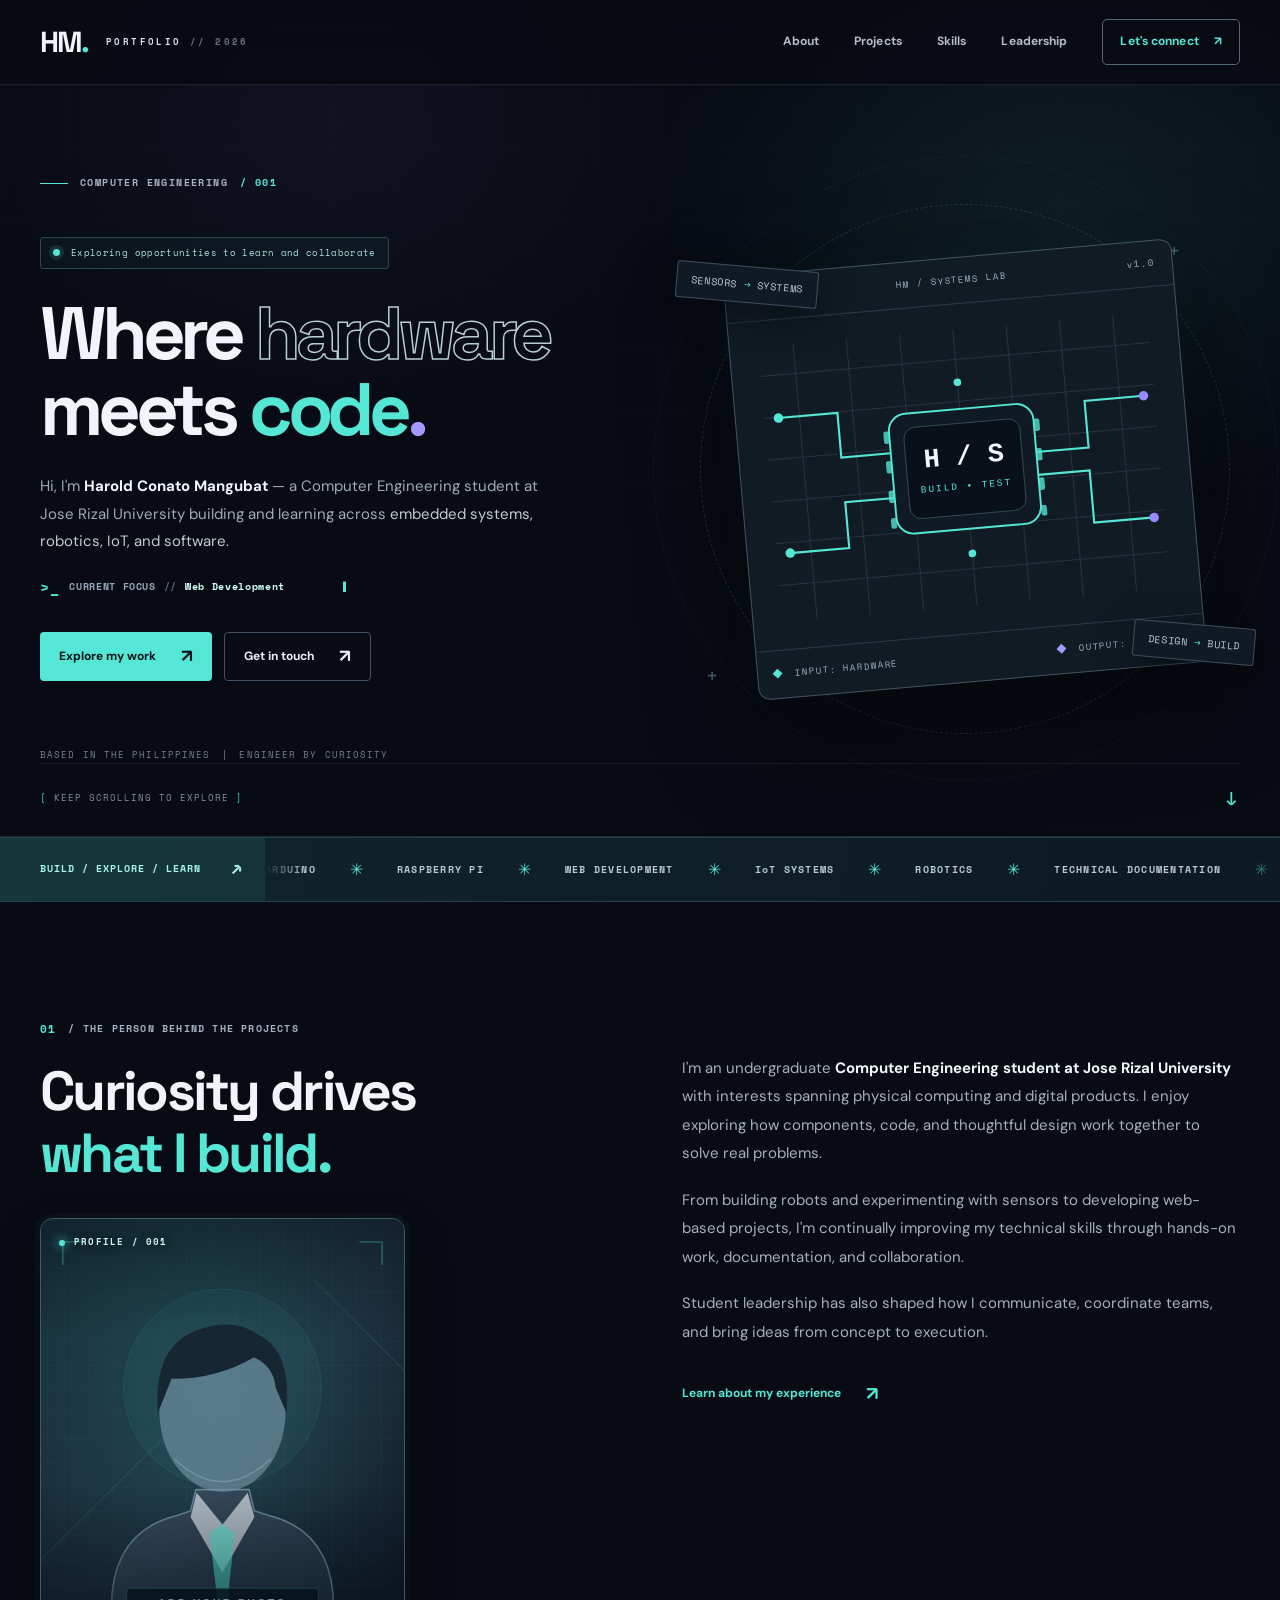
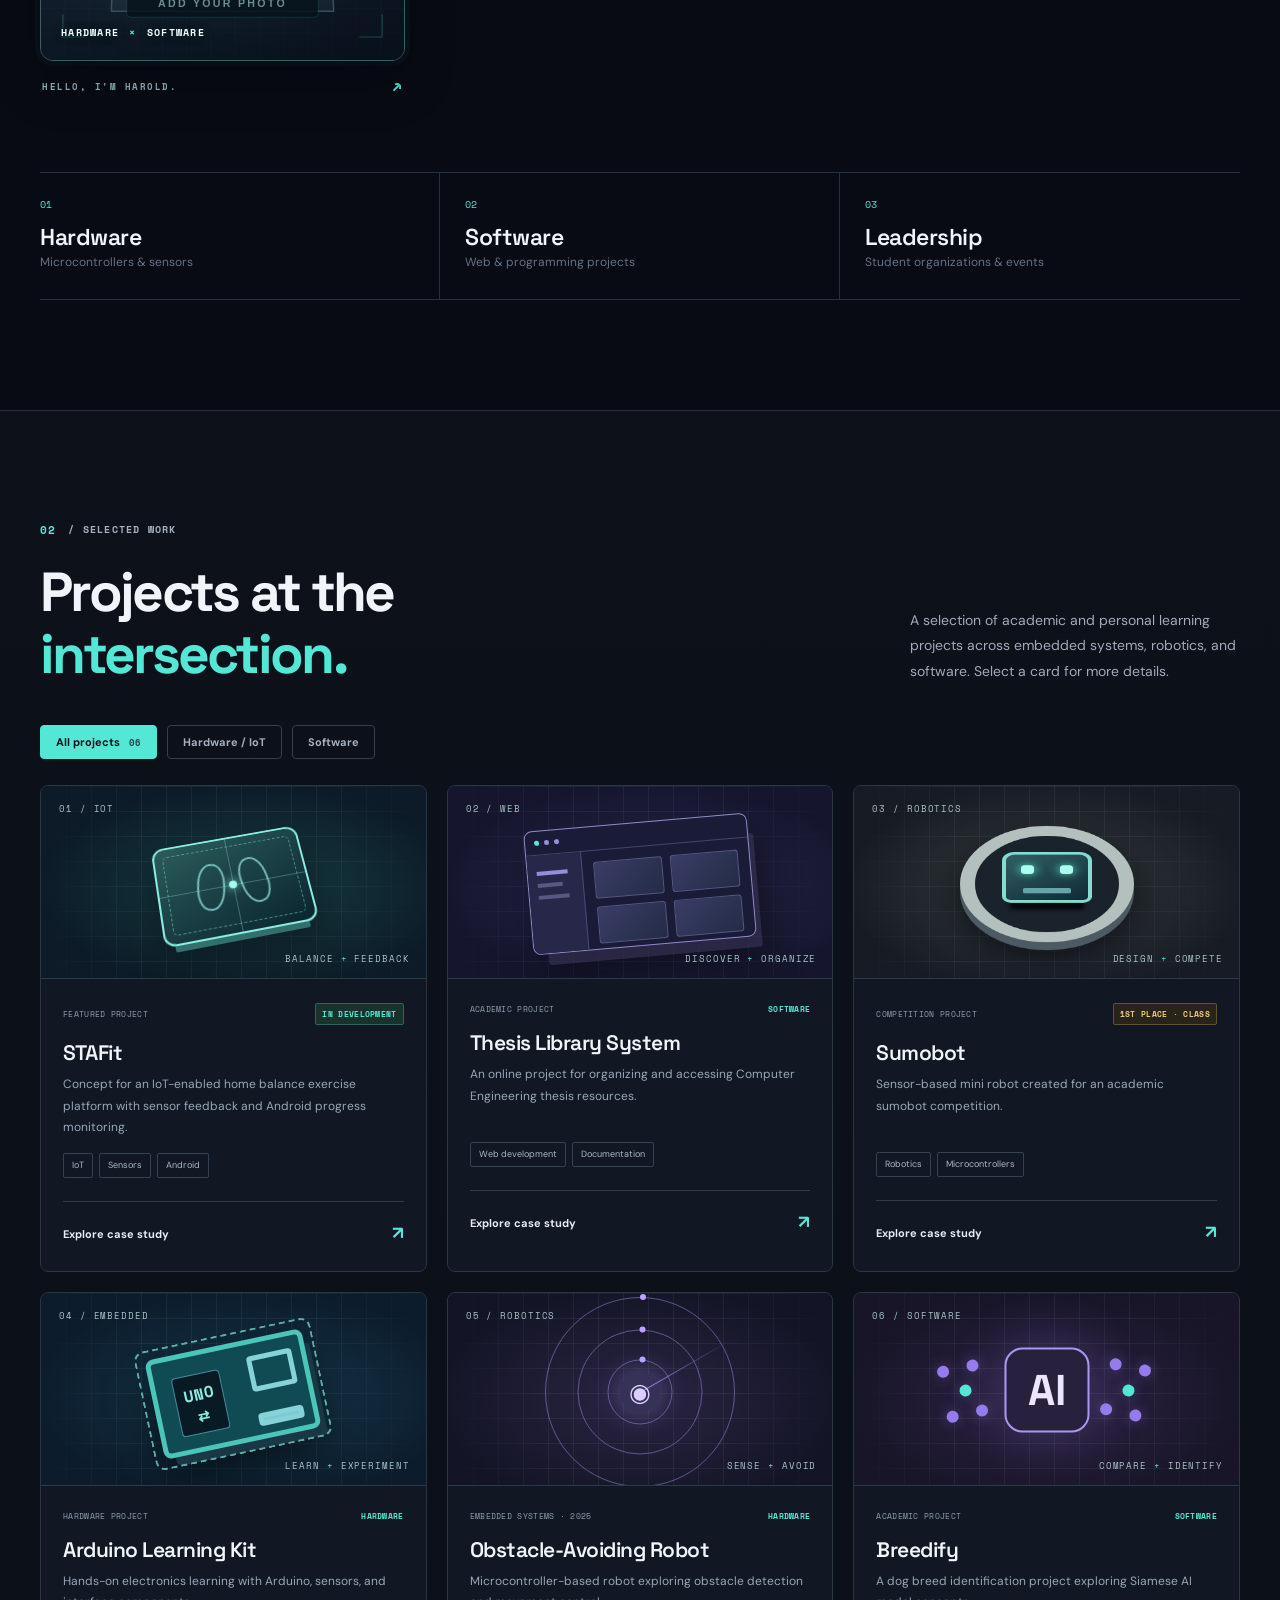
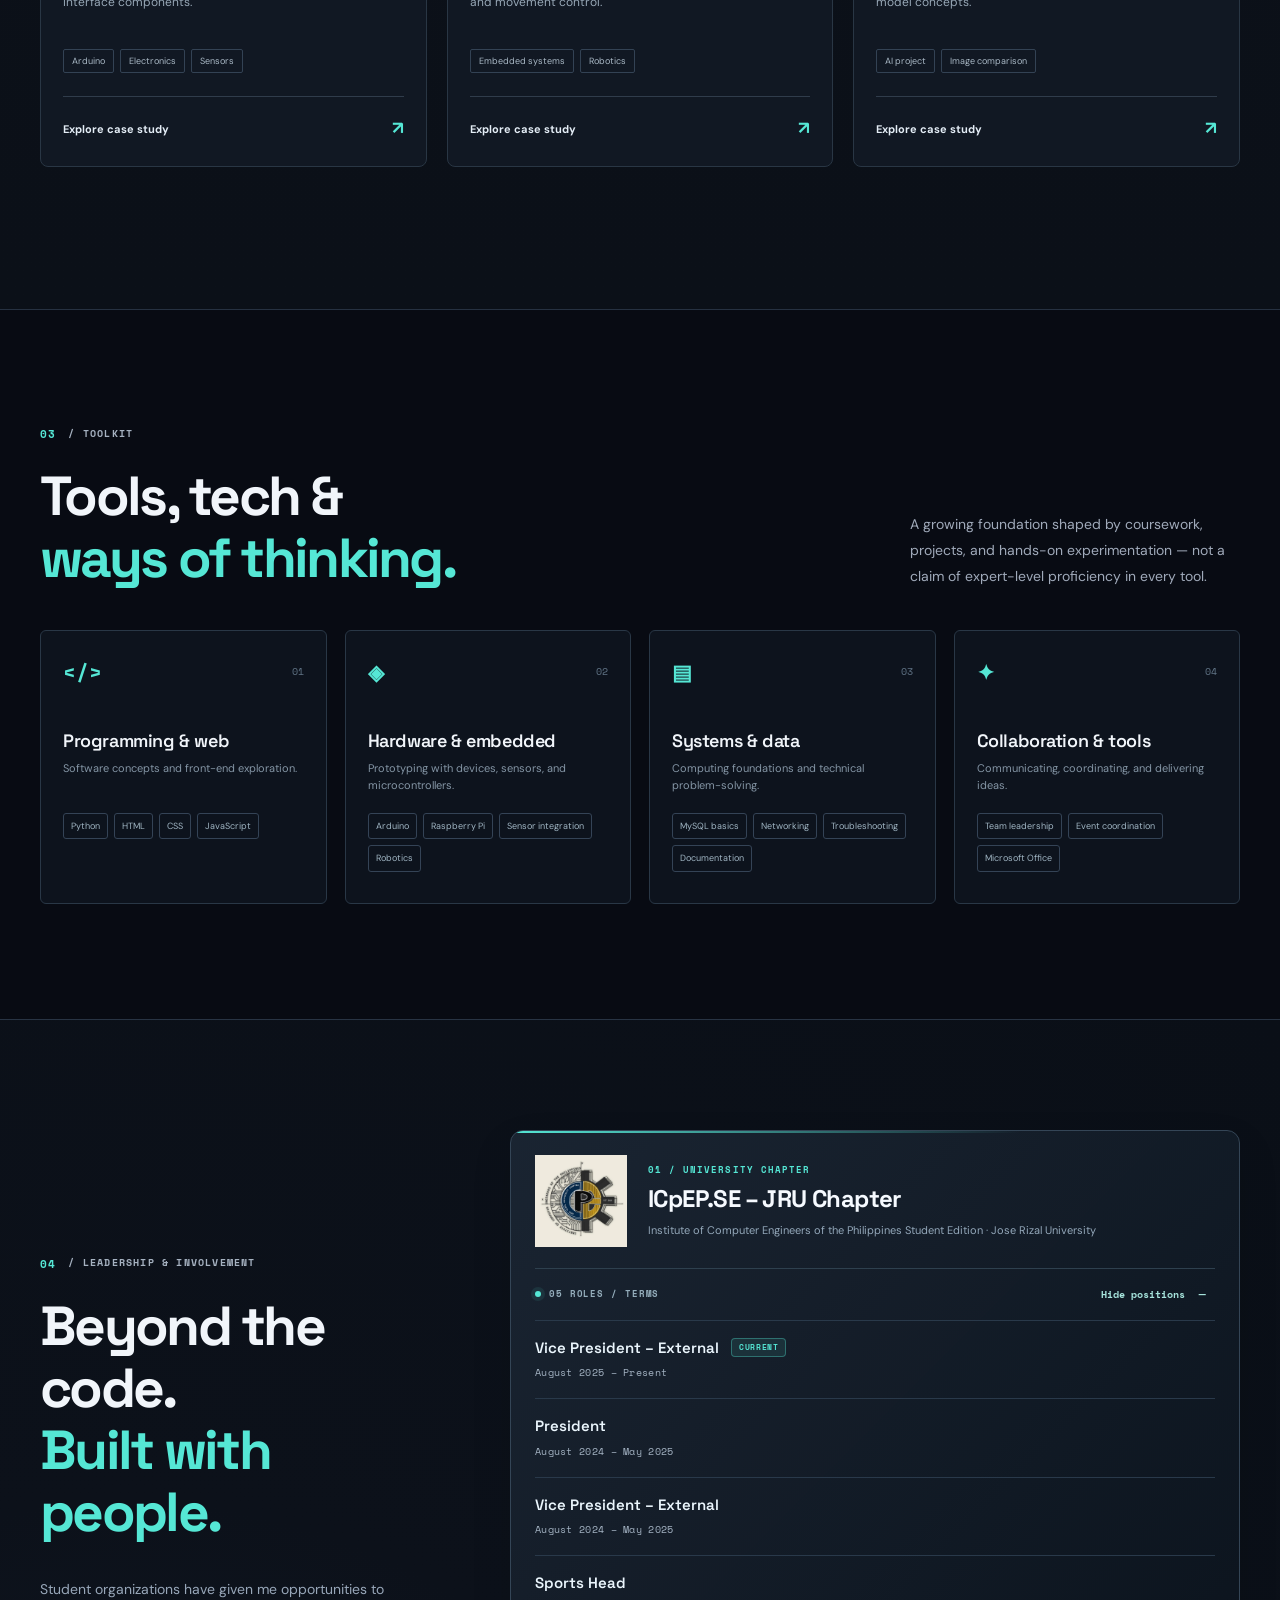
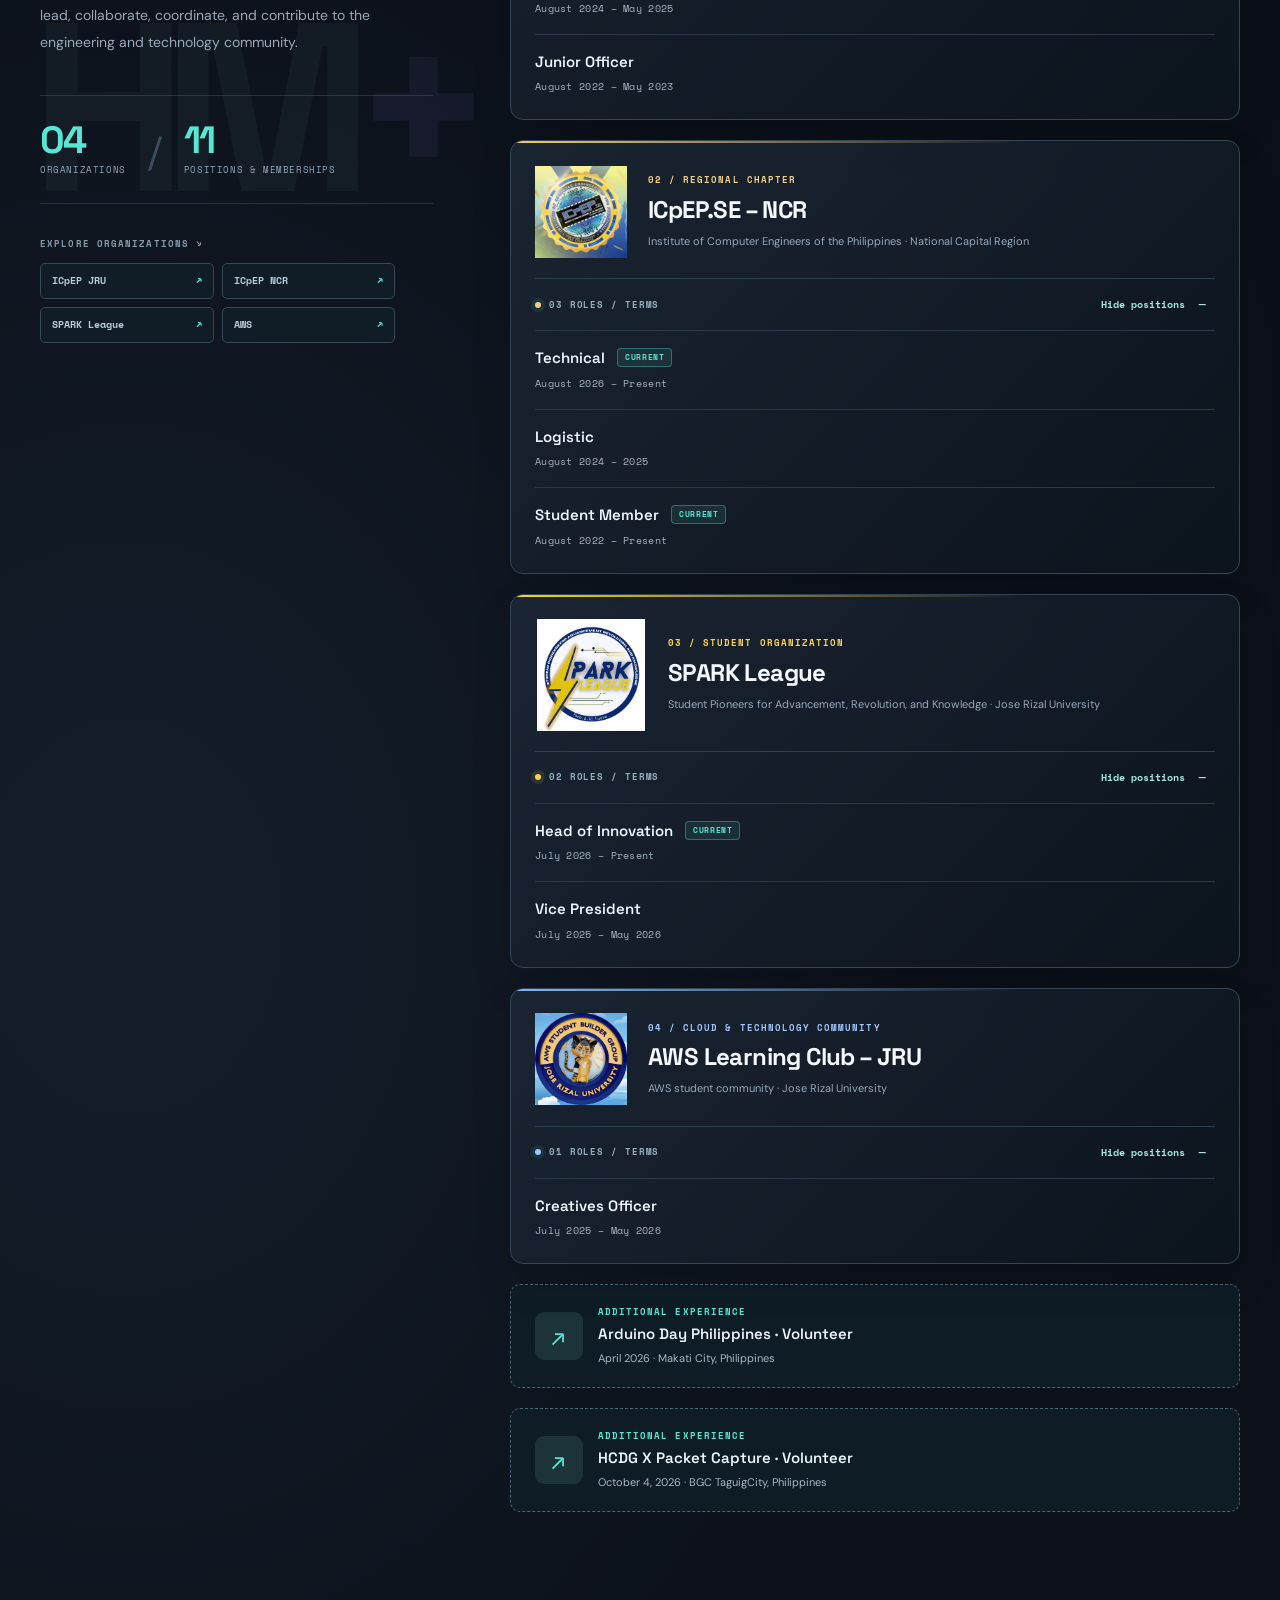
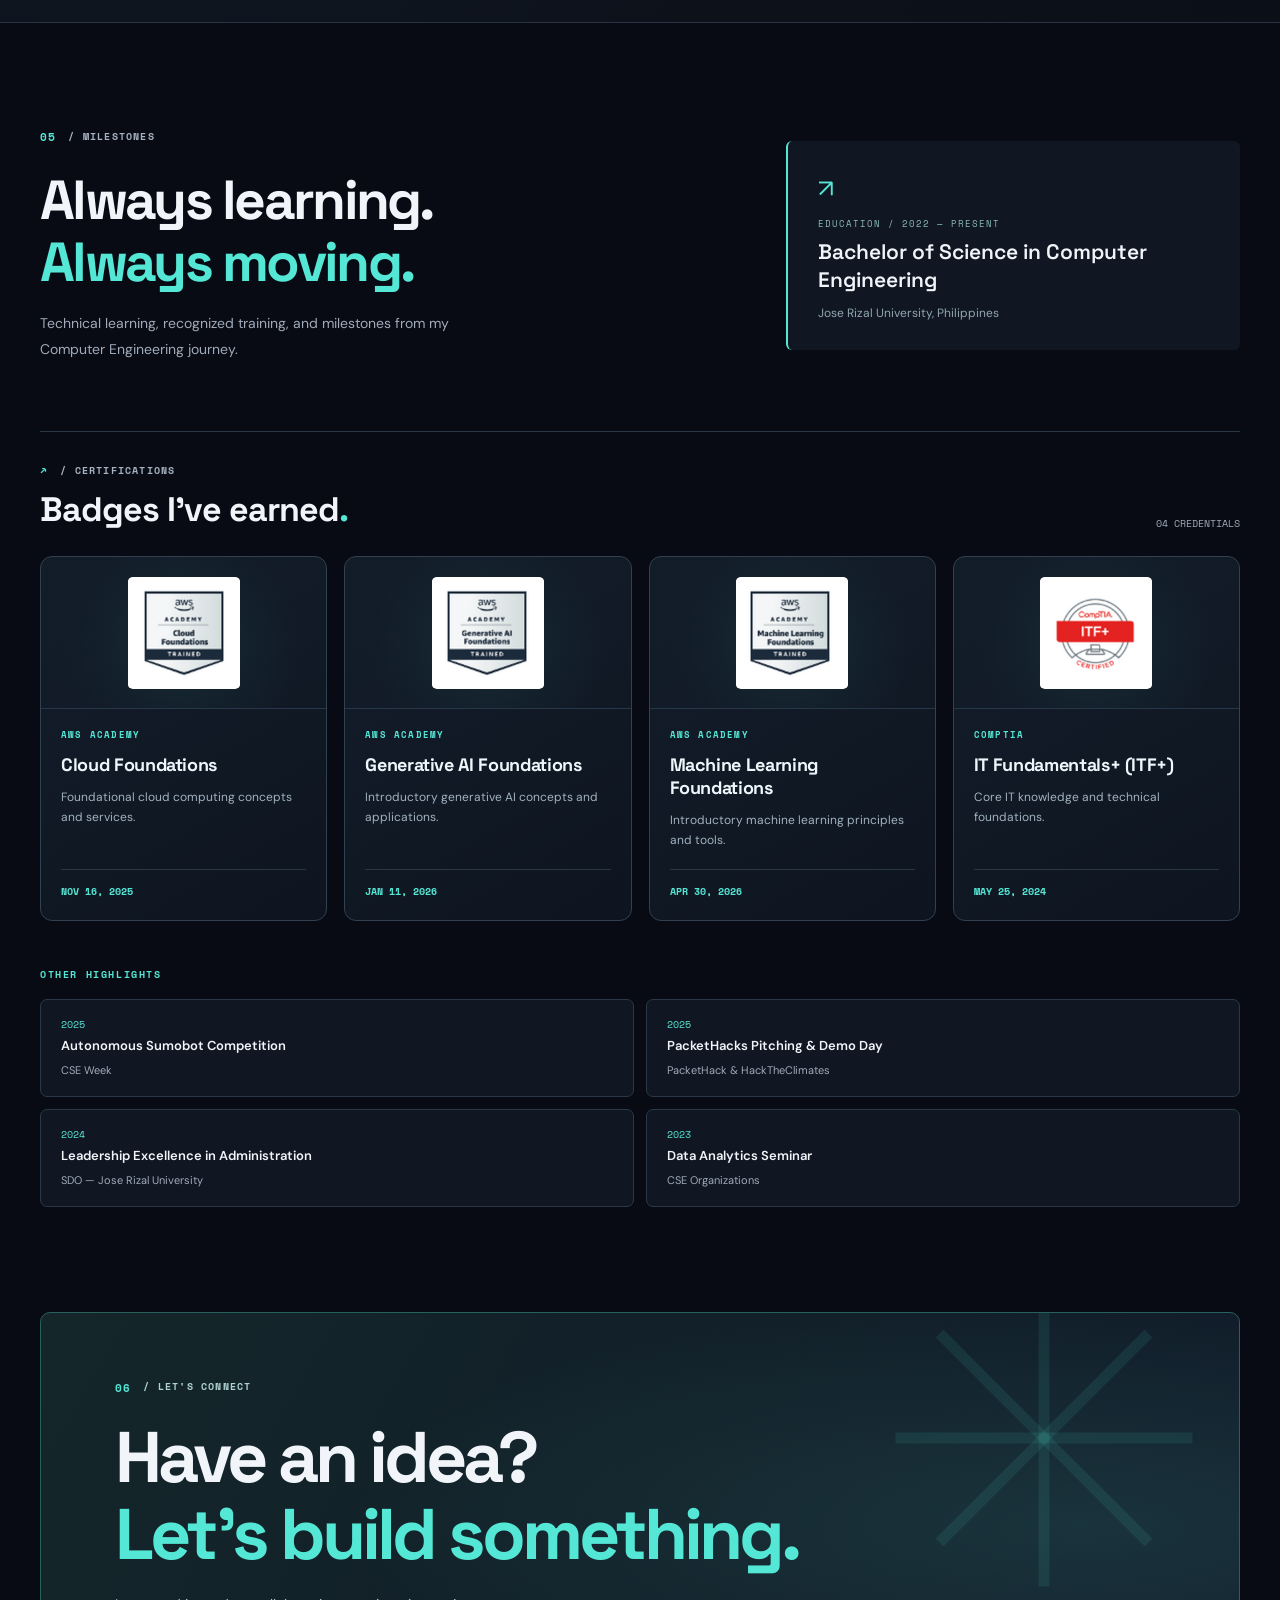
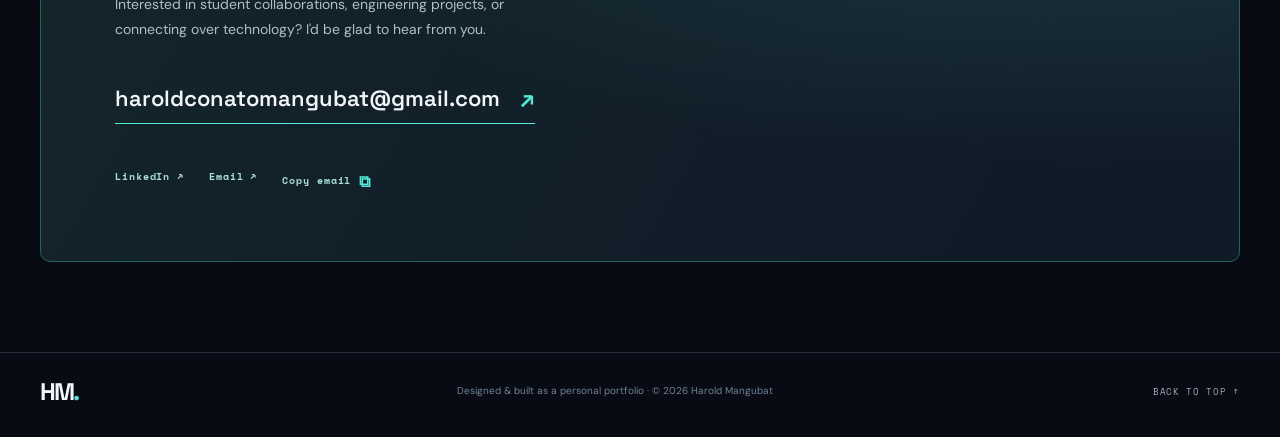
==== index.html @ 509836be "Add files via upload" ====
<!DOCTYPE html>
<html lang="en">
<head>
  <meta charset="UTF-8" />
  <meta name="viewport" content="width=device-width, initial-scale=1" />
  <meta name="theme-color" content="#080b13" />
  <meta name="description" content="Portfolio of Harold Conato Mangubat — Computer Engineering student exploring embedded systems, IoT, robotics, and software development." />
  <meta property="og:title" content="Harold Mangubat | Computer Engineering Portfolio" />
  <meta property="og:description" content="Engineering ideas across hardware and software." />
  <meta property="og:type" content="website" />
  <link rel="icon" type="image/svg+xml" href="assets/favicon.svg" />
  <link rel="preconnect" href="https://fonts.googleapis.com" />
  <link rel="preconnect" href="https://fonts.gstatic.com" crossorigin />
  <link href="https://fonts.googleapis.com/css2?family=DM+Sans:wght@400;500;600;700&family=Space+Grotesk:wght@400;500;600;700&family=Space+Mono:wght@400;700&display=swap" rel="stylesheet" />
  <link rel="stylesheet" href="style.css" />
  <script src="script.js" defer></script>
  <title>Harold Mangubat | Computer Engineering Portfolio</title>
</head>
<body>
  <a class="skip-link" href="#main">Skip to main content</a>
  <div class="page-glow" aria-hidden="true"></div>

  <div class="scroll-progress" id="scroll-progress" aria-hidden="true"></div>

  <header class="site-header" id="top">
    <div class="container header-inner">
      <a class="brand" href="#home" aria-label="Harold Mangubat — home"><span class="brand-mark">HM<span class="brand-dot">.</span></span><span class="brand-label">PORTFOLIO <span>// 2026</span></span></a>
      <button class="menu-toggle" id="menu-toggle" type="button" aria-expanded="false" aria-controls="main-nav" aria-label="Open navigation">
        <span></span><span></span><span></span>
      </button>
      <nav class="main-nav" id="main-nav" aria-label="Main navigation">
        <a href="#about">About</a><a href="#projects">Projects</a><a href="#skills">Skills</a><a href="#experience">Leadership</a>
        <a class="nav-contact" href="#contact">Let's connect <span aria-hidden="true">↗</span></a>
      </nav>
    </div>
  </header>

  <main id="main">
    <!-- HERO -->
    <section class="hero section-shell" id="home" aria-labelledby="hero-title">
      <div class="container hero-grid">
        <div class="hero-content">
          <div class="eyebrow"><span class="eyebrow-line"></span> COMPUTER ENGINEERING <span class="eyebrow-num">/ 001</span></div>
          <div class="availability"><span class="pulse-dot" aria-hidden="true"></span> Exploring opportunities to learn and collaborate</div>
          <h1 id="hero-title">Where <span class="outline-word">hardware</span><br />meets <span class="accent-word">code<span class="period">.</span></span></h1>
          <p class="hero-lead">Hi, I'm <strong>Harold Conato Mangubat</strong> — a Computer Engineering student at Jose Rizal University building and learning across <em>embedded systems, robotics, IoT, and software.</em></p>
          <p class="hero-current" aria-label="Areas of focus"><span class="prompt-mark" aria-hidden="true">&gt;_</span> CURRENT FOCUS <span class="prompt-divider">//</span> <strong id="focus-text">Hardware &amp; Sensors</strong><span class="typing-cursor" aria-hidden="true">▌</span></p>
          <div class="hero-actions">
            <a class="btn btn-primary" href="#projects">Explore my work <span aria-hidden="true">↗</span></a>
            <a class="btn btn-secondary" href="mailto:haroldconatomangubat@gmail.com">Get in touch <span aria-hidden="true">↗</span></a>
          </div>
          <div class="hero-meta"><span>BASED IN THE PHILIPPINES</span><span class="meta-separator"></span><span>ENGINEER BY CURIOSITY</span></div>
        </div>
        <div class="hero-visual" aria-label="Abstract illustration of circuit connections between hardware and software">
          <div class="visual-cross cross-one" aria-hidden="true">+</div><div class="visual-cross cross-two" aria-hidden="true">+</div>
          <div class="orbital orbital-a"></div><div class="orbital orbital-b"></div>
          <div class="circuit-board">
            <div class="board-top"><span class="board-dots"><i></i><i></i><i></i></span><span>HM / SYSTEMS LAB</span><span>v1.0</span></div>
            <div class="diagram">
              <svg viewBox="0 0 440 315" fill="none" role="img" aria-label="Illustrated signal flow from input sensors to a processing chip to software output">
                <defs><linearGradient id="cable" x1="0" y1="0" x2="440" y2="315"><stop stop-color="#55E7D5"/><stop offset="1" stop-color="#9889FF"/></linearGradient></defs>
                <g stroke="#293241" stroke-width="1"><path d="M15 43H425M15 87H425M15 131H425M15 175H425M15 219H425M15 263H425"/><path d="M52 12V302M108 12V302M164 12V302M220 12V302M276 12V302M332 12V302M388 12V302"/></g>
                <g stroke="url(#cable)" stroke-width="2.2" stroke-linecap="round"><path d="M30 88H92V135H144"/><path d="M30 230H92V182H144"/><path d="M296 147H351V98H413"/><path d="M296 171H350V226H413"/><path d="M220 67V95"/><path d="M220 220V247"/></g>
                <g fill="#55E7D5"><circle cx="30" cy="88" r="5"/><circle cx="30" cy="230" r="5"/><circle cx="220" cy="67" r="4"/><circle cx="220" cy="247" r="4"/></g>
                <g fill="#9889FF"><circle cx="413" cy="98" r="5"/><circle cx="413" cy="226" r="5"/></g>
                <rect x="144" y="95" width="152" height="126" rx="18" fill="#101A24" stroke="#55E7D5" stroke-width="2"/>
                <rect x="159" y="110" width="122" height="96" rx="12" fill="#0A1019" stroke="#324A52"/>
                <g fill="#55E7D5" opacity=".78"><rect x="138" y="112" width="6" height="13" rx="2"/><rect x="138" y="143" width="6" height="13" rx="2"/><rect x="138" y="174" width="6" height="13" rx="2"/><rect x="138" y="203" width="6" height="11" rx="2"/><rect x="296" y="112" width="6" height="13" rx="2"/><rect x="296" y="143" width="6" height="13" rx="2"/><rect x="296" y="174" width="6" height="13" rx="2"/><rect x="296" y="203" width="6" height="11" rx="2"/></g>
                <text x="220" y="153" fill="#F1F7FF" text-anchor="middle" font-family="monospace" font-size="28" font-weight="700">H / S</text><text x="220" y="179" fill="#55E7D5" text-anchor="middle" font-family="monospace" font-size="10" letter-spacing="2">BUILD • TEST</text>
              </svg>
            </div>
            <div class="board-bottom"><span><i class="tiny-square mint"></i> INPUT: HARDWARE</span><span><i class="tiny-square lilac"></i> OUTPUT: SOFTWARE</span></div>
          </div>
          <div class="visual-pill pill-left">SENSORS <span>→</span> SYSTEMS</div><div class="visual-pill pill-right">DESIGN <span>→</span> BUILD</div>
        </div>
      </div>
      <div class="container hero-bottom"><span><span class="bracket">[</span> KEEP SCROLLING TO EXPLORE <span class="bracket">]</span></span><a href="#about" aria-label="Scroll to about section">↓</a></div>
    </section>

    <!-- TECH FOCUS BAND -->
    <section class="tech-band" aria-label="Areas of engineering interest">
      <div class="tech-band-label">BUILD / EXPLORE / LEARN <span aria-hidden="true">↗</span></div>
      <div class="tech-band-window">
        <div class="tech-band-track">
          <span>ARDUINO</span><i aria-hidden="true">✳</i><span>RASPBERRY PI</span><i aria-hidden="true">✳</i><span>WEB DEVELOPMENT</span><i aria-hidden="true">✳</i><span>IoT SYSTEMS</span><i aria-hidden="true">✳</i><span>ROBOTICS</span><i aria-hidden="true">✳</i><span>TECHNICAL DOCUMENTATION</span><i aria-hidden="true">✳</i>
          <span aria-hidden="true">ARDUINO</span><i aria-hidden="true">✳</i><span aria-hidden="true">RASPBERRY PI</span><i aria-hidden="true">✳</i><span aria-hidden="true">WEB DEVELOPMENT</span><i aria-hidden="true">✳</i><span aria-hidden="true">IoT SYSTEMS</span><i aria-hidden="true">✳</i><span aria-hidden="true">ROBOTICS</span><i aria-hidden="true">✳</i><span aria-hidden="true">TECHNICAL DOCUMENTATION</span><i aria-hidden="true">✳</i>
        </div>
      </div>
    </section>

    <!-- ABOUT -->
    <section class="section-shell about-section" id="about" aria-labelledby="about-title">
      <div class="container two-column-section">
        
<div class="about-left">

    <p class="section-kicker">
        <span>01</span> / THE PERSON BEHIND THE PROJECTS
    </p>

    <h2 class="section-title" id="about-title">
        Curiosity drives<br />
        <span>what I build.</span>
    </h2>

    <!-- PROFILE PHOTO: Replace src with assets/profile/your-photo.jpg once you have your portrait. -->
          <figure class="portrait-card">
            <div class="portrait-frame">
              <img
                src="assets/profile/portrait-placeholder.svg"
                alt="Placeholder for a formal profile portrait"
                width="480"
                height="580"
                loading="lazy"
              />
              <span class="portrait-kicker" aria-hidden="true"><span class="portrait-indicator"></span> PROFILE / 001</span>
              <span class="portrait-bottom-label" aria-hidden="true">HARDWARE <span>×</span> SOFTWARE</span>
            </div>
            <figcaption>
              <span>HELLO, I'M HAROLD.</span>
              <span aria-hidden="true">↗</span>
            </figcaption>
          </figure>
        </div>
        <div class="about-body"><p>I'm an undergraduate <strong>Computer Engineering student at Jose Rizal University</strong> with interests spanning physical computing and digital products. I enjoy exploring how components, code, and thoughtful design work together to solve real problems.</p><p>From building robots and experimenting with sensors to developing web-based projects, I'm continually improving my technical skills through hands-on work, documentation, and collaboration.</p><p>Student leadership has also shaped how I communicate, coordinate teams, and bring ideas from concept to execution.</p><a class="inline-link" href="#experience">Learn about my experience <span>↗</span></a></div>
      </div>
      <div class="container about-stats" aria-label="Areas of interest"><div><span class="stat-mark">01</span><strong>Hardware</strong><span>Microcontrollers & sensors</span></div><div><span class="stat-mark">02</span><strong>Software</strong><span>Web & programming projects</span></div><div><span class="stat-mark">03</span><strong>Leadership</strong><span>Student organizations & events</span></div></div>
    </section>

</div>
    <!-- PROJECTS -->
    <section class="section-shell projects-section" id="projects" aria-labelledby="projects-title">
      <div class="container">
        <div class="section-top"><div><p class="section-kicker"><span>02</span> / SELECTED WORK</p><h2 class="section-title" id="projects-title">Projects at the<br /><span>intersection.</span></h2></div><p class="section-intro">A selection of academic and personal learning projects across embedded systems, robotics, and software. Select a card for more details.</p></div>
        <div class="filter-bar" role="group" aria-label="Filter projects"><button class="filter-btn active" type="button" data-filter="all" aria-pressed="true">All projects <span>06</span></button><button class="filter-btn" type="button" data-filter="hardware" aria-pressed="false">Hardware / IoT</button><button class="filter-btn" type="button" data-filter="software" aria-pressed="false">Software</button><span id="filter-status" class="sr-only" role="status" aria-live="polite"></span></div>
        <div class="projects-grid" id="projects-grid">
          <article class="project-card" data-categories="hardware software" data-project="stafit"><button class="project-open" type="button" aria-label="Read details about STAFit"><div class="project-art art-stafit"><span class="art-serial">01 / IOT</span><div class="balance-board"><div class="footprint footprint-a"></div><div class="footprint footprint-b"></div><span class="balance-center"></span><div class="bal-axis axis-x"></div><div class="bal-axis axis-y"></div></div><span class="art-corner">BALANCE <span>+</span> FEEDBACK</span></div><div class="project-content"><div class="project-overline"><span>FEATURED PROJECT</span><span class="status-badge">IN DEVELOPMENT</span></div><h3>STAFit</h3><p>Concept for an IoT-enabled home balance exercise platform with sensor feedback and Android progress monitoring.</p><div class="project-tags"><span>IoT</span><span>Sensors</span><span>Android</span></div><span class="card-action">Explore case study <span>↗</span></span></div></button></article>
          <article class="project-card" data-categories="software" data-project="thesis-library"><button class="project-open" type="button" aria-label="Read details about Thesis Library System"><div class="project-art art-library"><span class="art-serial">02 / WEB</span><div class="mock-browser"><div class="mock-browser-head"><i></i><i></i><i></i></div><div class="mock-content"><div class="mock-side"></div><div class="mock-main"><span></span><span></span><span></span><span></span></div></div></div><span class="art-corner">DISCOVER <span>+</span> ORGANIZE</span></div><div class="project-content"><div class="project-overline"><span>ACADEMIC PROJECT</span><span class="category-label">SOFTWARE</span></div><h3>Thesis Library System</h3><p>An online project for organizing and accessing Computer Engineering thesis resources.</p><div class="project-tags"><span>Web development</span><span>Documentation</span></div><span class="card-action">Explore case study <span>↗</span></span></div></button></article>
          <article class="project-card" data-categories="hardware" data-project="sumobot"><button class="project-open" type="button" aria-label="Read details about Sumobot"><div class="project-art art-sumobot"><span class="art-serial">03 / ROBOTICS</span><div class="robot-arena"><div class="sumo-bot"><div class="bot-eyes"><i></i><i></i></div><div class="bot-ridge"></div></div></div><span class="art-corner">DESIGN <span>+</span> COMPETE</span></div><div class="project-content"><div class="project-overline"><span>COMPETITION PROJECT</span><span class="status-badge award-badge">1ST PLACE · CLASS</span></div><h3>Sumobot</h3><p>Sensor-based mini robot created for an academic sumobot competition.</p><div class="project-tags"><span>Robotics</span><span>Microcontrollers</span></div><span class="card-action">Explore case study <span>↗</span></span></div></button></article>
          <article class="project-card" data-categories="hardware" data-project="arduino-kit"><button class="project-open" type="button" aria-label="Read details about Arduino Learning Kit"><div class="project-art art-arduino"><span class="art-serial">04 / EMBEDDED</span><div class="board-chip"><div class="chip-lines"></div><div class="board-chip-center">UNO<span>⇄</span></div></div><span class="art-corner">LEARN <span>+</span> EXPERIMENT</span></div><div class="project-content"><div class="project-overline"><span>HARDWARE PROJECT</span><span class="category-label">HARDWARE</span></div><h3>Arduino Learning Kit</h3><p>Hands-on electronics learning with Arduino, sensors, and interface components.</p><div class="project-tags"><span>Arduino</span><span>Electronics</span><span>Sensors</span></div><span class="card-action">Explore case study <span>↗</span></span></div></button></article>
          <article class="project-card" data-categories="hardware" data-project="obstacle-robot"><button class="project-open" type="button" aria-label="Read details about Obstacle-Avoiding Robot"><div class="project-art art-obstacle"><span class="art-serial">05 / ROBOTICS</span><div class="radar-ring radar-one"></div><div class="radar-ring radar-two"></div><div class="radar-ring radar-three"></div><div class="radar-center"><span>◉</span></div><span class="art-corner">SENSE <span>+</span> AVOID</span></div><div class="project-content"><div class="project-overline"><span>EMBEDDED SYSTEMS · 2025</span><span class="category-label">HARDWARE</span></div><h3>Obstacle-Avoiding Robot</h3><p>Microcontroller-based robot exploring obstacle detection and movement control.</p><div class="project-tags"><span>Embedded systems</span><span>Robotics</span></div><span class="card-action">Explore case study <span>↗</span></span></div></button></article>
          <article class="project-card" data-categories="software" data-project="breedify"><button class="project-open" type="button" aria-label="Read details about Breedify"><div class="project-art art-breedify"><span class="art-serial">06 / SOFTWARE</span><div class="breedify-graphic"><div class="ai-nodes"><i></i><i></i><i></i><i></i><i></i></div><div class="ai-mid">AI</div><div class="ai-nodes right"><i></i><i></i><i></i><i></i><i></i></div></div><span class="art-corner">COMPARE <span>+</span> IDENTIFY</span></div><div class="project-content"><div class="project-overline"><span>ACADEMIC PROJECT</span><span class="category-label">SOFTWARE</span></div><h3>Breedify</h3><p>A dog breed identification project exploring Siamese AI model concepts.</p><div class="project-tags"><span>AI project</span><span>Image comparison</span></div><span class="card-action">Explore case study <span>↗</span></span></div></button></article>
        </div>
        <p class="projects-note"><span></span> </p>
      </div>
    </section>

    <!-- SKILLS -->
    <section class="section-shell skills-section" id="skills" aria-labelledby="skills-title">
      <div class="container"><div class="section-top"><div><p class="section-kicker"><span>03</span> / TOOLKIT</p><h2 class="section-title" id="skills-title">Tools, tech &<br /><span>ways of thinking.</span></h2></div><p class="section-intro">A growing foundation shaped by coursework, projects, and hands-on experimentation — not a claim of expert-level proficiency in every tool.</p></div>
      <div class="skills-grid">
        <div class="skill-panel"><div class="skill-panel-head"><span class="skill-icon">&lt;/&gt;</span><span class="skill-number">01</span></div><h3>Programming & web</h3><p>Software concepts and front-end exploration.</p><div class="skill-chips"><span>Python</span><span>HTML</span><span>CSS</span><span>JavaScript</span></div></div>
        <div class="skill-panel"><div class="skill-panel-head"><span class="skill-icon">◈</span><span class="skill-number">02</span></div><h3>Hardware & embedded</h3><p>Prototyping with devices, sensors, and microcontrollers.</p><div class="skill-chips"><span>Arduino</span><span>Raspberry Pi</span><span>Sensor integration</span><span>Robotics</span></div></div>
        <div class="skill-panel"><div class="skill-panel-head"><span class="skill-icon">▤</span><span class="skill-number">03</span></div><h3>Systems & data</h3><p>Computing foundations and technical problem-solving.</p><div class="skill-chips"><span>MySQL basics</span><span>Networking</span><span>Troubleshooting</span><span>Documentation</span></div></div>
        <div class="skill-panel"><div class="skill-panel-head"><span class="skill-icon">✦</span><span class="skill-number">04</span></div><h3>Collaboration & tools</h3><p>Communicating, coordinating, and delivering ideas.</p><div class="skill-chips"><span>Team leadership</span><span>Event coordination</span><span>Microsoft Office</span></span></div></div>
      </div></div>
    </section>

    <!-- ORGANIZATIONS & LEADERSHIP -->
    <section class="section-shell experience-section" id="experience" aria-labelledby="experience-title">
      <div class="container experience-layout">
        <div class="experience-side">
          <p class="section-kicker"><span>04</span> / LEADERSHIP & INVOLVEMENT</p>
          <h2 class="section-title" id="experience-title">Beyond the code.<br /><span>Built with people.</span></h2>
          <p>Student organizations have given me opportunities to lead, collaborate, coordinate, and contribute to the engineering and technology community.</p>
          <div class="leadership-count" aria-label="Four organizations, eleven leadership and membership roles">
            <div><strong>04</strong><span>ORGANIZATIONS</span></div>
            <span class="count-slash" aria-hidden="true">/</span>
            <div><strong>11</strong><span>POSITIONS & MEMBERSHIPS</span></div>
          </div>
          <div class="org-quicknav" aria-label="Jump to an organization">
            <span class="quicknav-label">EXPLORE ORGANIZATIONS ↘</span>
            <a href="#org-card-jru">ICpEP JRU <span>↗</span></a>
            <a href="#org-card-ncr">ICpEP NCR <span>↗</span></a>
            <a href="#org-card-spark">SPARK League <span>↗</span></a>
            <a href="#org-card-aws">AWS <span>↗</span></a>
          </div>
          <div class="experience-decoration" aria-hidden="true">HM<span>+</span></div>
        </div>

        <div class="organization-list">
          <!-- 01 / ICpEP.SE — JRU CHAPTER -->
          <article class="org-card org-card--icpep" id="org-card-jru" aria-labelledby="org-icpep-jru">
            <div class="org-card-top">
              <div class="org-logo-frame"><img src="assets/organizations/icpep-jru.webp" width="180" height="180" loading="lazy" alt="Institute of Computer Engineers of the Philippines, JRU Chapter logo" /></div>
              <div class="org-identity"><span class="org-code">01 / UNIVERSITY CHAPTER</span><h3 id="org-icpep-jru">ICpEP.SE – JRU Chapter</h3><p>Institute of Computer Engineers of the Philippines Student Edition · Jose Rizal University</p></div>
            </div>
            <div class="org-toolbar">
              <span class="org-role-count"><span class="role-status-dot" aria-hidden="true"></span> 05 ROLES / TERMS</span>
              <button class="org-toggle" type="button" aria-controls="roles-jru" aria-expanded="true">Hide positions <span class="toggle-symbol" aria-hidden="true">−</span></button>
            </div>
            <ol id="roles-jru" class="org-roles" aria-label="Roles, newest terms first">
              <li class="org-role"><div class="org-role-heading"><strong>Vice President – External</strong><span class="org-current">CURRENT</span></div><span class="org-date">August 2025 – Present</span></li>
              <li class="org-role"><div class="org-role-heading"><strong>President</strong></div><span class="org-date">August 2024 – May 2025</span></li>
              <li class="org-role"><div class="org-role-heading"><strong>Vice President – External</strong></div><span class="org-date">August 2024 – May 2025</span></li>
              <li class="org-role"><div class="org-role-heading"><strong>Sports Head</strong></div><span class="org-date">August 2024 – May 2025</span></li>
              <li class="org-role"><div class="org-role-heading"><strong>Junior Officer</strong></div><span class="org-date">August 2022 – May 2023</span></li>
            </ol>
          </article>

          <!-- 02 / ICpEP — NCR -->
          <article class="org-card org-card--ncr" id="org-card-ncr" aria-labelledby="org-icpep-ncr">
            <div class="org-card-top">
              <div class="org-logo-frame"><img src="assets/organizations/icpep-ncr.webp" width="180" height="180" loading="lazy" alt="ICpEP Student Edition logo supplied for the NCR organization" /></div>
              <div class="org-identity"><span class="org-code">02 / REGIONAL CHAPTER</span><h3 id="org-icpep-ncr">ICpEP.SE – NCR</h3><p>Institute of Computer Engineers of the Philippines · National Capital Region</p></div>
            </div>
            <div class="org-toolbar">
              <span class="org-role-count"><span class="role-status-dot" aria-hidden="true"></span> 03 ROLES / TERMS</span>
              <button class="org-toggle" type="button" aria-controls="roles-ncr" aria-expanded="true">Hide positions <span class="toggle-symbol" aria-hidden="true">−</span></button>
            </div>
            <ol id="roles-ncr" class="org-roles" aria-label="Roles, newest terms first">
              <li class="org-role"><div class="org-role-heading"><strong>Technical</strong><span class="org-current">CURRENT</span></div><span class="org-date">August 2026 – Present</span></li>
              <li class="org-role"><div class="org-role-heading"><strong>Logistic</strong></div><span class="org-date">August 2024 – 2025</span></li>
              <li class="org-role"><div class="org-role-heading"><strong>Student Member</strong><span class="org-current">CURRENT</span></div><span class="org-date">August 2022 – Present</span></li>
            </ol>
          </article>

          <!-- 03 / SPARK LEAGUE -->
          <article class="org-card org-card--spark" id="org-card-spark" aria-labelledby="org-spark">
            <div class="org-card-top">
              <div class="org-logo-frame"><img src="assets/organizations/spark-league-full.png" width="614" height="638" loading="lazy" alt="SPARK League Student Pioneers for Advancement, Revolution, and Knowledge logo" /></div>
              <div class="org-identity"><span class="org-code">03 / STUDENT ORGANIZATION</span><h3 id="org-spark">SPARK League</h3><p>Student Pioneers for Advancement, Revolution, and Knowledge · Jose Rizal University</p></div>
            </div>
            <div class="org-toolbar">
              <span class="org-role-count"><span class="role-status-dot" aria-hidden="true"></span> 02 ROLES / TERMS</span>
              <button class="org-toggle" type="button" aria-controls="roles-spark" aria-expanded="true">Hide positions <span class="toggle-symbol" aria-hidden="true">−</span></button>
            </div>
            <ol id="roles-spark" class="org-roles" aria-label="Roles, newest terms first">
              <li class="org-role"><div class="org-role-heading"><strong>Head of Innovation</strong><span class="org-current">CURRENT</span></div><span class="org-date">July 2026 – Present</span></li>
              <li class="org-role"><div class="org-role-heading"><strong>Vice President</strong></div><span class="org-date">July 2025 – May 2026</span></li>
            </ol>
          </article>

          <!-- 04 / AWS LEARNING CLUB -->
          <article class="org-card org-card--aws" id="org-card-aws" aria-labelledby="org-aws">
            <div class="org-card-top">
              <div class="org-logo-frame"><img src="assets/organizations/aws-jru.webp" width="180" height="180" loading="lazy" alt="AWS Student Builder Group at Jose Rizal University logo" /></div>
              <div class="org-identity"><span class="org-code">04 / CLOUD & TECHNOLOGY COMMUNITY</span><h3 id="org-aws">AWS Learning Club – JRU</h3><p>AWS student community · Jose Rizal University</p></div>
            </div>
            <div class="org-toolbar">
              <span class="org-role-count"><span class="role-status-dot" aria-hidden="true"></span> 01 ROLES / TERMS</span>
              <button class="org-toggle" type="button" aria-controls="roles-aws" aria-expanded="true">Hide positions <span class="toggle-symbol" aria-hidden="true">−</span></button>
            </div>
            <ol id="roles-aws" class="org-roles" aria-label="Roles, newest terms first">
              <li class="org-role"><div class="org-role-heading"><strong>Creatives Officer</strong></div><span class="org-date">July 2025 – May 2026</span></li>
            </ol>
          </article>

          <div class="volunteer-card" aria-label="Volunteer experience"><span class="volunteer-icon" aria-hidden="true">↗</span><div><span class="org-code">ADDITIONAL EXPERIENCE</span><h3>Arduino Day Philippines · Volunteer</h3><p>April 2026 · Makati City, Philippines</p></div></div>
          <div class="volunteer-card" aria-label="Volunteer experience"><span class="volunteer-icon" aria-hidden="true">↗</span><div><span class="org-code">ADDITIONAL EXPERIENCE</span><h3>HCDG X Packet Capture · Volunteer</h3><p>October 4, 2026 · BGC TaguigCity, Philippines</p></div></div>
        </div>
      </div>
    </section>

    <!-- EDUCATION, CERTIFICATES & HIGHLIGHTS -->
    <section class="section-shell recognition-section recognition-modern" id="highlights" aria-labelledby="recognition-title">
      <div class="container">
        <div class="recognition-intro">
          <div>
            <p class="section-kicker"><span>05</span> / MILESTONES</p>
            <h2 class="section-title" id="recognition-title">Always learning.<br /><span>Always moving.</span></h2>
            <p class="recognition-description">Technical learning, recognized training, and milestones from my Computer Engineering journey.</p>
          </div>
          <div class="education-card">
            <span class="education-icon" aria-hidden="true">↗</span>
            <p class="small-label">EDUCATION / 2022 — PRESENT</p>
            <h3>Bachelor of Science in Computer Engineering</h3>
            <p>Jose Rizal University, Philippines</p>
          </div>
        </div>

        <div class="credentials-heading">
          <div>
            <p class="section-kicker"><span>↗</span> / CERTIFICATIONS</p>
            <h3>Badges I've earned<span class="accent-word">.</span></h3>
          </div>
          <span class="credentials-count">04 CREDENTIALS</span>
        </div>

        <div class="credential-grid">
          <article class="credential-card">
            <div class="credential-art"><img src="assets/badges/aws-cloud-foundations.png" alt="AWS Academy Cloud Foundations training badge" loading="lazy" /></div>
            <div class="credential-content">
              <p class="credential-provider">AWS ACADEMY</p>
              <h4>Cloud Foundations</h4>
              <p>Foundational cloud computing concepts and services.</p>
              <span class="credential-date">NOV 16, 2025</span>
            </div>
          </article>
          <article class="credential-card">
            <div class="credential-art"><img src="assets/badges/aws-generative-ai.png" alt="AWS Academy Generative AI Foundations training badge" loading="lazy" /></div>
            <div class="credential-content">
              <p class="credential-provider">AWS ACADEMY</p>
              <h4>Generative AI Foundations</h4>
              <p>Introductory generative AI concepts and applications.</p>
              <span class="credential-date">JAN 11, 2026</span>
            </div>
          </article>
          <article class="credential-card">
            <div class="credential-art"><img src="assets/badges/aws-machine-learning.png" alt="AWS Academy Machine Learning Foundations training badge" loading="lazy" /></div>
            <div class="credential-content">
              <p class="credential-provider">AWS ACADEMY</p>
              <h4>Machine Learning Foundations</h4>
              <p>Introductory machine learning principles and tools.</p>
              <span class="credential-date">APR 30, 2026</span>
            </div>
          </article>
          <article class="credential-card">
            <div class="credential-art"><img src="assets/badges/comptia-itf.png" alt="CompTIA IT Fundamentals Plus badge" loading="lazy" /></div>
            <div class="credential-content">
              <p class="credential-provider">COMPTIA</p>
              <h4>IT Fundamentals+ (ITF+)</h4>
              <p>Core IT knowledge and technical foundations.</p>
              <span class="credential-date">MAY 25, 2024</span>
            </div>
          </article>
        </div>

        <div class="additional-recognition">
          <h3 class="recognition-head">OTHER HIGHLIGHTS</h3>
          <div class="recognition-mini-grid">
            <div class="recognition-mini"><span>2025</span><strong>Autonomous Sumobot Competition</strong><small>CSE Week</small></div>
            <div class="recognition-mini"><span>2025</span><strong>PacketHacks Pitching & Demo Day</strong><small>PacketHack & HackTheClimates</small></div>
            <div class="recognition-mini"><span>2024</span><strong>Leadership Excellence in Administration</strong><small>SDO — Jose Rizal University</small></div>
            <div class="recognition-mini"><span>2023</span><strong>Data Analytics Seminar</strong><small>CSE Organizations</small></div>
          </div>
        </div>
      </div>
    </section>
        <!-- CONTACT -->
    <section class="section-shell contact-section" id="contact" aria-labelledby="contact-title"><div class="container"><div class="contact-panel">
<!-- Decorative asterisk - works on desktop and iOS -->
<svg
    class="contact-decoration"
    viewBox="0 0 300 300"
    xmlns="http://www.w3.org/2000/svg"
    aria-hidden="true"
    fill="none"
    stroke="currentColor"
    stroke-width="10"
>
    <path d="M150 15 V285" />
    <path d="M15 150 H285" />
    <path d="M55 55 L245 245" />
    <path d="M245 55 L55 245" />
</svg>
<p class="section-kicker"><span>06</span> / LET'S CONNECT</p><h2 id="contact-title">Have an idea?<br /><span>Let's build something.</span></h2><p>Interested in student collaborations, engineering projects, or connecting over technology? I'd be glad to hear from you.</p><a class="contact-email" href="emailto:haroldconatomangubat@gmail.com">haroldconatomangubat@gmail.com <span aria-hidden="true">↗</span></a><div class="contact-links"><a href="https://ph.linkedin.com/in/harold-mangubat" rel="noopener noreferrer" target="_blank">LinkedIn ↗</a><a id="github-link" href="#" rel="noopener noreferrer" target="_blank" hidden>GitHub ↗</a><a href="mailto:haroldconatomangubat@gmail.com?subject=Hello%20Harold">Email ↗</a><button class="copy-email" id="copy-email" type="button" aria-live="polite" data-email="haroldconatomangubat@gmail.com">Copy email <span aria-hidden="true">⧉</span></button></div></div></div></section>
  </main>

  <footer class="site-footer"><div class="container footer-inner"><span class="footer-logo">HM<span>.</span></span><span>Designed & built as a personal portfolio · © <span id="year">2026</span> Harold Mangubat</span><a href="#top">BACK TO TOP ↑</a></div></footer>

  <button class="back-to-top" id="back-to-top" type="button" aria-label="Back to top" title="Back to top"><span aria-hidden="true">↑</span></button>

  <dialog id="project-dialog" class="project-dialog" aria-labelledby="dialog-title"><div class="dialog-inner"><div class="dialog-top"><span id="dialog-type">PROJECT / CASE STUDY</span><button class="dialog-close" id="dialog-close" type="button" aria-label="Close project details">✕</button></div><h2 id="dialog-title"></h2><p id="dialog-summary" class="dialog-summary"></p>
    <!-- V6 PROJECT PHOTO GALLERY: photos added via assets/projects/<project-name>/01.jpg etc. -->
    <section class="project-gallery" id="project-gallery" aria-label="Project photographs and screenshots">
      <div class="gallery-header">
        <span class="gallery-label"><span class="gallery-dot" aria-hidden="true"></span> PROJECT PHOTO GALLERY</span>
        <span class="gallery-count" id="gallery-count" aria-live="polite">0 PHOTOS</span>
      </div>
      <div class="gallery-viewport" id="gallery-viewport">
        <div class="gallery-placeholder" id="gallery-placeholder" aria-live="polite">
          <svg width="58" height="58" viewBox="0 0 64 64" fill="none" stroke="currentColor" stroke-width="1.6" aria-hidden="true"><rect x="8" y="14" width="48" height="36" rx="5"/><circle cx="22" cy="27" r="5"/><path d="M10 47 25 34l9 8 7-7 13 12"/><path d="M22 7v5m20-5v5M29 55h7"/></svg>
          <strong id="gallery-placeholder-title">Photos coming soon</strong>
          <span id="gallery-placeholder-text">Original project photos and screenshots will appear here when added.</span>
        </div>
        <img id="gallery-main-image" class="gallery-main-image" alt="" hidden />
        <button type="button" id="gallery-prev" class="gallery-arrow gallery-arrow--prev" aria-label="Previous project photo" hidden>‹</button>
        <button type="button" id="gallery-next" class="gallery-arrow gallery-arrow--next" aria-label="Next project photo" hidden>›</button>
      </div>
      <div class="gallery-bottom" id="gallery-bottom" hidden>
        <span id="gallery-caption" class="gallery-caption" aria-live="polite"></span>
        <a id="gallery-full" class="gallery-full" href="#" target="_blank" rel="noopener noreferrer">OPEN FULL IMAGE ↗</a>
      </div>
      <div class="gallery-thumbnails" id="gallery-thumbnails" aria-label="Select a project photo" hidden></div>
    </section>
    <div class="dialog-split"><div><h3>THE PROJECT</h3><p id="dialog-context"></p></div><div><h3>MY CONTRIBUTION</h3><p id="dialog-role"></p></div></div><h3 class="tools-heading">TECHNOLOGIES / FOCUS AREAS</h3><div class="dialog-tags" id="dialog-tools"></div><p id="dialog-caveat" class="dialog-caveat"></p></div></dialog>
</body>
</html>
---- style.css ----
:root{--bg:#080b13;--bg-deep:#060911;--panel:#0f1520;--panel-2:#121a25;--text:#f1f5fa;--muted:#a0aaba;--dim:#657286;--line:#263141;--mint:#55e7d5;--violet:#a399ff;--font-main:'DM Sans',Arial,sans-serif;--font-display:'Space Grotesk',Arial,sans-serif;--font-mono:'Space Mono',monospace;--max:1200px}

*,*::before,*::after{box-sizing:border-box}

html{scroll-behavior:smooth;scroll-padding-top:92px}

body{margin:0;background:var(--bg);color:var(--text);font-family:var(--font-main);line-height:1.65;overflow-x:hidden}

body.dialog-open{overflow:hidden}

::selection{background:#55e7d5;color:#060911}

a{color:inherit;text-decoration:none}

button{font:inherit}

button,a{-webkit-tap-highlight-color:transparent}

button:focus-visible,a:focus-visible{outline:2px solid var(--mint);outline-offset:4px}

.container{width:min(calc(100% - 72px),var(--max));margin-inline:auto}

.section-shell{position:relative}

.sr-only{position:absolute!important;clip:rect(0,0,0,0)!important;clip-path:inset(50%)!important;height:1px!important;overflow:hidden!important;white-space:nowrap!important;width:1px!important}

.skip-link{position:fixed;z-index:9999;left:12px;top:-60px;padding:12px 18px;background:var(--mint);color:#051018;border-radius:8px;font-weight:700}.skip-link:focus{top:12px}

.page-glow{position:absolute;z-index:-1;pointer-events:none;top:0;left:0;width:100%;height:760px;background:radial-gradient(ellipse 550px 390px at 83% 28%,rgba(85,231,213,.085),transparent 76%),radial-gradient(ellipse 500px 390px at 26% 16%,rgba(128,113,235,.065),transparent 75%)}

.site-header{z-index:50;position:sticky;top:0;background:rgba(8,11,19,.88);backdrop-filter:blur(20px);-webkit-backdrop-filter:blur(20px);border-bottom:1px solid rgba(80,99,119,.25)}

.header-inner{min-height:84px;display:flex;align-items:center;justify-content:space-between;gap:28px}.brand{display:flex;gap:18px;align-items:center;white-space:nowrap}.brand-mark{font-family:var(--font-display);font-weight:700;font-size:29px;letter-spacing:-2px}.brand-dot,.footer-logo span{color:var(--mint)}.brand-label{font-family:var(--font-mono);font-size:9px;font-weight:700;letter-spacing:2.4px;color:#d9e4ee}.brand-label span{color:var(--dim)}

.main-nav{display:flex;align-items:center;gap:35px}.main-nav>a{font-size:12px;color:#b4becb;font-weight:700;letter-spacing:.1px;transition:color .2s}.main-nav>a:hover{color:var(--mint)}.main-nav .nav-contact{padding:12px 17px;border:1px solid #536777;color:var(--text);border-radius:5px}.nav-contact span{color:var(--mint);padding-left:12px}.menu-toggle{display:none}

.hero{padding-top:90px;border-bottom:1px solid rgba(80,99,119,.3);overflow:hidden}.hero::before{content:'';position:absolute;inset:0;background-image:linear-gradient(rgba(100,140,160,.028) 1px,transparent 1px),linear-gradient(90deg,rgba(100,140,160,.028) 1px,transparent 1px);background-size:66px 66px;mask-image:linear-gradient(to bottom,black,transparent 92%);pointer-events:none}.hero-grid{display:grid;grid-template-columns:minmax(0,1.13fr) minmax(0,1fr);align-items:center;gap:30px;min-height:570px}

.eyebrow,.section-kicker{display:flex;align-items:center;gap:12px;font-family:var(--font-mono);font-size:10px;letter-spacing:1.4px;color:#a6b2c1;font-weight:700}.eyebrow-line{height:1px;width:28px;background:var(--mint)}.eyebrow-num{color:var(--mint)}.availability{width:fit-content;display:flex;align-items:center;gap:11px;padding:8px 12px;margin-top:45px;border:1px solid #274b46;border-radius:3px;background:rgba(54,159,145,.055);color:#b0e9df;font-family:var(--font-mono);font-size:9px;letter-spacing:.35px}.pulse-dot{width:7px;height:7px;border-radius:50%;background:var(--mint);box-shadow:0 0 0 4px rgba(85,231,213,.13)}

h1,h2,h3,p{margin-top:0}.hero h1{font-family:var(--font-display);font-size:clamp(52px,5.8vw,91px);line-height:1.02;letter-spacing:-5.2px;margin:27px 0 25px;font-weight:700;white-space:nowrap}.outline-word{color:transparent;-webkit-text-stroke:1.5px #b9d1d4}.accent-word{color:var(--mint)}.period{color:var(--violet)}.hero-lead{font-size:15px;color:#9eacba;line-height:1.85;max-width:525px}.hero-lead strong{color:#eff7fd;font-weight:700}.hero-lead em{font-style:normal;color:#c0cdce}.hero-actions{display:flex;gap:12px;margin-top:33px;flex-wrap:wrap}.btn{display:inline-flex;align-items:center;justify-content:space-between;gap:25px;border-radius:4px;min-height:49px;padding:0 19px;font-weight:700;font-size:12px;transition:transform .2s,background .2s,border .2s}.btn:hover{transform:translateY(-2px)}.btn-primary{background:var(--mint);color:#08121b}.btn-primary:hover{background:#9cf4ea}.btn-secondary{border:1px solid #425063;color:#e8eef8}.btn-secondary:hover{border-color:var(--mint)}.btn>span{font-size:18px}.hero-meta{margin-top:67px;display:flex;gap:14px;align-items:center;color:#738294;font-family:var(--font-mono);font-size:9px;letter-spacing:1.1px}.meta-separator{height:10px;width:1px;background:#516171}

.hero-visual{min-height:495px;position:relative;display:flex;align-items:center;justify-content:center;isolation:isolate}.hero-visual:before{content:'';position:absolute;width:440px;height:440px;border-radius:50%;background:radial-gradient(circle,rgba(85,231,213,.095),transparent 65%);filter:blur(10px)}.orbital{position:absolute;border:1px dashed rgba(91,139,145,.28);border-radius:50%;width:530px;height:530px;pointer-events:none}.orbital-b{width:625px;height:625px;border-color:rgba(91,139,145,.11)}.visual-cross{position:absolute;color:#466873;font-family:var(--font-mono);font-size:20px}.cross-one{top:13px;right:60px}.cross-two{bottom:24px;left:15px}.circuit-board{width:min(100%,450px);position:relative;z-index:3;border-radius:12px;border:1px solid #415562;background:#111b24;box-shadow:0 35px 100px rgba(0,0,0,.5),0 0 50px rgba(85,231,213,.04);transform:rotate(-5deg)}.board-top,.board-bottom{display:flex;align-items:center;justify-content:space-between;font-family:var(--font-mono);font-size:9px;letter-spacing:.9px;color:#a2b4c4}.board-top{height:46px;padding:0 17px;border-bottom:1px solid #283847}.board-bottom{height:48px;padding:0 16px;border-top:1px solid #283847;gap:10px}.board-dots{display:flex;gap:6px}.board-dots i{display:block;width:7px;height:7px;border-radius:50%;background:#536677}.board-dots i:first-child{background:var(--mint)}.board-dots i:nth-child(2){background:var(--violet)}.diagram{padding:14px;line-height:0}.diagram svg{width:100%;height:auto}.tiny-square{width:7px;height:7px;display:inline-block;transform:rotate(45deg);margin-right:7px}.mint{background:var(--mint)}.lilac{background:var(--violet)}.visual-pill{z-index:4;position:absolute;background:#111a24;border:1px solid #3d4e5d;border-radius:3px;padding:10px 14px;font:10px var(--font-mono);letter-spacing:.6px;color:#bfccd8;box-shadow:0 10px 35px #05070b9c}.visual-pill span{color:var(--mint)}.pill-left{top:45px;left:-15px;transform:rotate(5deg)}.pill-right{bottom:55px;right:-15px;transform:rotate(5deg)}.hero-bottom{display:flex;align-items:center;justify-content:space-between;border-top:1px solid rgba(100,122,138,.16);padding-top:16px;padding-bottom:20px;color:#8293a5;font:9px var(--font-mono);letter-spacing:1px}.bracket{color:var(--mint)}.hero-bottom a{font-size:24px;color:var(--mint)}

.section-kicker{letter-spacing:1.2px;margin-bottom:22px}.section-kicker span{color:var(--mint);font-size:11px}.section-title{font:700 clamp(35px,4.3vw,59px)/1.13 var(--font-display);letter-spacing:-2.7px;margin-bottom:0}.section-title span{color:var(--mint)}.section-intro{max-width:330px;color:var(--muted);font-size:14px;line-height:1.85;margin:0}.section-top{display:flex;justify-content:space-between;gap:40px;align-items:end;margin-bottom:40px}

.about-section{padding:118px 0 110px}.two-column-section{display:grid;grid-template-columns:1fr 1fr;gap:84px}.about-body{padding-top:34px}.about-body p{color:#a4b0bf;font-size:15px;line-height:1.9;margin-bottom:18px}.about-body strong{color:#eff7fd;font-weight:700}.inline-link{display:inline-flex;gap:25px;align-items:center;color:var(--mint);font-weight:700;font-size:12px;margin-top:14px}.inline-link span{font-size:19px}.about-stats{border-top:1px solid var(--line);border-bottom:1px solid var(--line);display:grid;grid-template-columns:repeat(3,1fr);margin-top:73px}.about-stats>div{padding:24px 25px 26px;display:flex;flex-direction:column;border-right:1px solid var(--line);gap:1px}.about-stats>div:first-child{padding-left:0}.about-stats>div:last-child{border-right:0}.about-stats strong{font:600 23px var(--font-display);letter-spacing:-.5px}.about-stats span:last-child{color:var(--dim);font-size:12px}.stat-mark{font:10px var(--font-mono);color:var(--mint);margin-bottom:9px}

.projects-section{background:linear-gradient(180deg,#0c111a 0%,#0b1018 100%);border-top:1px solid var(--line);border-bottom:1px solid var(--line);padding:110px 0 115px}.filter-bar{display:flex;gap:10px;align-items:center;margin:0 0 26px;flex-wrap:wrap}.filter-btn{border:1px solid #324052;background:transparent;color:#a4b0bd;border-radius:4px;padding:9px 15px;cursor:pointer;font:700 11px var(--font-main);transition:.2s}.filter-btn:hover{border-color:var(--mint);color:var(--mint)}.filter-btn.active{background:var(--mint);color:#0b141b;border-color:var(--mint)}.filter-btn span{font-family:var(--font-mono);font-size:9px;margin-left:6px;opacity:.75}.projects-grid{display:grid;grid-template-columns:repeat(3,minmax(0,1fr));gap:20px}.project-card{min-width:0;background:#111823;border:1px solid #293644;border-radius:8px;overflow:hidden;transition:transform .23s,border-color .23s,box-shadow .23s}.project-card:hover{transform:translateY(-5px);border-color:#5aa9a5;box-shadow:0 14px 30px rgba(0,0,0,.17)}.project-card[hidden]{display:none}.project-open{text-align:left;display:block;border:0;width:100%;padding:0;color:inherit;background:transparent;cursor:pointer}.project-open:focus-visible{outline-offset:-4px}.project-art{height:193px;position:relative;overflow:hidden;isolation:isolate;border-bottom:1px solid #2b3a49}.project-art:before{content:'';position:absolute;inset:0;background-image:linear-gradient(rgba(190,222,235,.067) 1px,transparent 1px),linear-gradient(90deg,rgba(190,222,235,.067) 1px,transparent 1px);background-size:25px 25px;z-index:-1;mask-image:linear-gradient(90deg,transparent,black 25%,black 75%,transparent)}.art-stafit{background:radial-gradient(ellipse at 54% 53%,#163e43,#0c1b27 72%)}.art-library{background:radial-gradient(ellipse at 54% 53%,#29274a,#15162e 72%)}.art-sumobot{background:radial-gradient(ellipse at 50% 53%,#394042,#171b23 74%)}.art-arduino{background:radial-gradient(ellipse at 54% 53%,#16394d,#0c1c2c 73%)}.art-obstacle{background:radial-gradient(ellipse at 50% 55%,#2b2443,#131526 75%)}.art-breedify{background:radial-gradient(ellipse at 50% 55%,#2f2347,#171527 73%)}.art-serial,.art-corner{position:absolute;z-index:10;font:9px var(--font-mono);letter-spacing:.9px;color:#a7c3c7}.art-serial{top:16px;left:18px}.art-corner{bottom:13px;right:16px}.art-corner span{color:var(--mint)}.project-content{padding:24px 22px 22px}.project-overline{display:flex;align-items:center;justify-content:space-between;gap:5px;font:8px var(--font-mono);letter-spacing:.3px;color:#91a1b3}.status-badge,.category-label{color:var(--mint);font:700 8px var(--font-mono);white-space:nowrap}.status-badge{border:1px solid #2e665b;background:#16332c;padding:4px 6px;border-radius:2px}.award-badge{border-color:#61532e;color:#efcb73;background:#28241b}.project-content h3{font:600 21px var(--font-display);letter-spacing:-.5px;margin:14px 0 8px}.project-content p{color:#97a7b6;font-size:12px;line-height:1.8;min-height:64px;margin:0 0 14px}.project-tags,.dialog-tags,.skill-chips{display:flex;gap:6px;flex-wrap:wrap}.project-tags span{color:#aab9c6;border:1px solid #334254;font-size:9px;padding:4px 8px;border-radius:2px}.card-action{margin-top:23px;padding-top:17px;border-top:1px solid #303c4b;display:flex;justify-content:space-between;align-items:center;color:#e4edf6;font-size:11px;font-weight:700}.card-action span{color:var(--mint);font-size:18px}.projects-note{font:10px/1.9 var(--font-mono);color:#738597;margin:27px 0 0}.projects-note span{color:var(--mint)}

/* Decorative project illustrations */

.balance-board{position:absolute;left:50%;top:51%;width:152px;height:103px;border:2px solid #8bece3;border-radius:12px;transform:translate(-50%,-50%) perspective(450px) rotateX(19deg) rotateZ(-11deg);box-shadow:0 16px 0 -10px #31706d,0 17px 40px #0b151fbf;background:linear-gradient(155deg,#2b5c5c,#0a252e)}.balance-board:after{content:'';position:absolute;inset:8px;border:1px dashed #71d0c390;border-radius:5px}.footprint{position:absolute;top:24px;width:28px;height:49px;border-radius:45%;border:2px solid #a8fdf9;opacity:.65}.footprint-a{left:38px;transform:rotate(9deg)}.footprint-b{right:38px;transform:rotate(-9deg)}.balance-center{position:absolute;left:calc(50% - 4px);top:calc(50% - 4px);height:8px;width:8px;border-radius:50%;background:#a3fff2;z-index:2;box-shadow:0 0 10px #a3fff2}.bal-axis{position:absolute;background:#99e9df50}.axis-x{height:1px;width:100%;top:50%}.axis-y{width:1px;height:100%;left:50%}

.mock-browser{position:absolute;left:50%;top:51%;width:224px;height:124px;transform:translate(-50%,-50%) rotate(-5deg);border:1px solid #8f8bcb;border-radius:8px;background:#1a1b37;box-shadow:10px 16px 0 -5px #49436f70,10px 25px 35px #06091099;overflow:hidden}.mock-browser-head{border-bottom:1px solid #47436b;height:24px;display:flex;gap:5px;align-items:center;padding:0 9px}.mock-browser-head i{height:5px;width:5px;border-radius:50%;background:#948edf}.mock-browser-head i:first-child{background:#55e7d5}.mock-content{display:flex;height:100%}.mock-side{width:55px;background:#272749;border-right:1px solid #4c4a78}.mock-side:before{content:'';display:block;background:linear-gradient(#948edf 0 0) 9px 16px/31px 4px no-repeat,linear-gradient(#595783 0 0) 9px 28px/25px 4px no-repeat,linear-gradient(#595783 0 0) 9px 40px/31px 4px no-repeat;height:100%}.mock-main{display:grid;grid-template-columns:1fr 1fr;grid-template-rows:37px 37px;gap:8px;padding:11px;flex:1}.mock-main span{background:linear-gradient(135deg,#3a3d66,#232c46);border:1px solid #585585;border-radius:3px}

.robot-arena{position:absolute;width:174px;height:174px;left:50%;top:51%;border-radius:50%;border:15px solid #b4c0bd;transform:translate(-50%,-50%) rotateX(48deg);box-shadow:0 12px 0 #4d5a63,0 20px 45px #03060bbf;background:#1a222b}.sumo-bot{position:absolute;left:50%;top:43%;height:76px;width:90px;border-radius:13px 13px 9px 9px;border:4px solid #86dcd0;background:linear-gradient(150deg,#315f62,#112a35);transform:translate(-50%,-50%);box-shadow:0 18px 5px -8px #060a0e}.bot-eyes{display:flex;justify-content:space-between;padding:16px 15px}.bot-eyes i{height:13px;width:13px;background:#aafdef;border-radius:4px;box-shadow:0 0 12px #55e7d5}.bot-ridge{height:8px;margin:5px 17px;background:#64a4aa;border-radius:2px}

.board-chip{position:absolute;left:50%;top:53%;width:160px;height:101px;transform:translate(-50%,-50%) rotate(-12deg);border:5px solid #4bc5b8;border-radius:8px;background:#104a53;box-shadow:8px 12px 0 -3px #193744,0 19px 45px #0009}.board-chip:before,.board-chip:after{content:'';position:absolute;width:46px;height:36px;border:5px solid #85d3d7;right:9px;top:12px;border-radius:4px}.board-chip:after{top:auto;bottom:8px;height:13px;background:#7fc7d6}.board-chip-center{position:absolute;top:18px;left:17px;width:49px;height:60px;background:#081b25;color:#8becdf;font:700 16px var(--font-mono);display:flex;align-items:center;justify-content:center;flex-direction:column;border-radius:4px;border:1px solid #498a9a}.board-chip-center span{font-size:14px}.chip-lines{position:absolute;inset:-15px;border:2px dashed #5dada9;border-radius:10px}

.radar-ring{position:absolute;border:1px solid #8b7fd099;border-radius:50%;top:52%;left:50%;transform:translate(-50%,-50%)}.radar-one{width:65px;height:65px}.radar-two{width:125px;height:125px}.radar-three{width:190px;height:190px}.radar-ring:after{content:'';position:absolute;left:50%;top:-4px;background:#bba4ff;width:6px;height:6px;border-radius:50%}.radar-center{position:absolute;top:52%;left:50%;transform:translate(-50%,-50%);height:40px;width:40px;border-radius:50%;background:#353157;display:grid;place-items:center;color:#dccdff;font-size:25px;box-shadow:0 0 27px #958de974}.radar-center:after{content:'';height:1px;width:100px;transform:rotate(-30deg);transform-origin:left center;background:linear-gradient(90deg,#9389eb,transparent);position:absolute;left:50%;top:50%;z-index:-1}

.breedify-graphic{position:absolute;display:flex;gap:15px;align-items:center;justify-content:center;left:50%;top:51%;transform:translate(-50%,-50%)}.ai-nodes{width:48px;display:grid;grid-template-columns:1fr 1fr;gap:11px;transform:rotate(-12deg)}.ai-nodes.right{transform:rotate(12deg)}.ai-nodes i{height:12px;width:12px;background:#967bee;box-shadow:0 0 14px #9689e066;border-radius:50%}.ai-nodes i:nth-child(3){grid-column:1 / -1;margin:auto;background:#55e7d5}.ai-mid{font:700 43px var(--font-display);border:2px solid #a998f0;width:85px;height:85px;border-radius:18px;background:#27213e;display:grid;place-items:center;box-shadow:0 0 55px #8c7bdd44;color:#ede4ff}

.skills-section{padding:115px 0}.skills-grid{display:grid;grid-template-columns:repeat(4,minmax(0,1fr));gap:18px}.skill-panel{border:1px solid #293746;background:#0d131d;border-radius:6px;padding:25px 22px 27px;min-height:274px;transition:border-color .2s}.skill-panel:hover{border-color:#4b8c8c}.skill-panel-head{display:flex;align-items:center;justify-content:space-between;margin-bottom:41px}.skill-icon{font:700 21px var(--font-mono);color:var(--mint)}.skill-number{font:10px var(--font-mono);color:#617486}.skill-panel h3{font:600 18px var(--font-display);letter-spacing:-.4px;margin:0 0 8px}.skill-panel p{font-size:11px;color:#8495a5;line-height:1.6;min-height:38px;margin-bottom:15px}.skill-chips span{border:1px solid #344356;border-radius:3px;padding:5px 7px;color:#a0b5c3;font-size:9px}

.experience-section{border-top:1px solid #283444;border-bottom:1px solid #283444;padding:110px 0;background:radial-gradient(ellipse at 10% 68%,#141e2b 0%,#0c111a 48%,#0a0f17 100%);overflow:hidden}.experience-layout{display:grid;grid-template-columns:.85fr 1.15fr;gap:110px}.experience-side{position:relative}.experience-side>p:not(.section-kicker){font-size:14px;line-height:1.9;color:#98a7b9;max-width:335px;margin-top:32px}.experience-decoration{font:700 clamp(130px,19vw,240px) var(--font-display);letter-spacing:-25px;color:#a0eae40b;position:absolute;top:300px;left:-10px;user-select:none}.experience-decoration span{color:#9889ff11}.timeline{border-left:1px solid #3d4f5e;padding-left:34px}.timeline-item{position:relative;padding-bottom:35px;border-bottom:1px solid #2e3a49;margin-bottom:30px}.timeline-item:before{content:'';position:absolute;height:8px;width:8px;border-radius:50%;background:var(--mint);left:-39px;top:2px;box-shadow:0 0 0 5px #122c30}.timeline-date{font:9px var(--font-mono);color:var(--mint);letter-spacing:1px;margin-bottom:11px}.timeline-head{display:flex;justify-content:space-between;align-items:center}.timeline-head h3{font:600 21px var(--font-display);margin:0}.mini-dot{width:5px;height:5px;border:1px solid #698e93;transform:rotate(45deg)}.timeline-place{color:#c1cbd5!important;font-size:11px!important;margin-top:8px!important}.timeline-item p{color:#8899a9;font-size:12px;line-height:1.8;margin-bottom:0}.timeline-note{color:#7d8f9f;font:10px/1.8 var(--font-mono);margin:0}

.recognition-section{padding:117px 0 116px}.recognition-grid{display:grid;grid-template-columns:1fr 1fr;gap:85px}.education-card{margin-top:60px;border-left:2px solid var(--mint);background:#101722;padding:24px 27px;max-width:420px}.education-icon{font-size:25px;color:var(--mint)}.small-label{font:9px var(--font-mono);color:#8dbcb8;letter-spacing:1px;margin:8px 0 8px}.education-card h3{font:600 21px/1.35 var(--font-display);max-width:330px;margin:0 0 9px}.education-card>p:last-child{font-size:12px;color:#91a5b1;margin:0}.recognition-head{font:700 10px var(--font-mono);letter-spacing:1.6px;color:var(--mint);margin:8px 0 20px}.recognition-row{display:grid;grid-template-columns:30px 1fr 17px;gap:15px;align-items:center;padding:19px 0;border-bottom:1px solid #273746}.recognition-row:first-of-type{border-top:1px solid #273746}.recognition-row>span:first-child{font:10px var(--font-mono);color:#6f8293}.recognition-row>span:last-child{color:#8aa3af}.recognition-row strong{display:block;font-size:13px;font-weight:700;line-height:1.4}.recognition-row small{display:block;color:#8999a9;font-size:11px;margin-top:4px;line-height:1.4}

.contact-section{padding:0 0 90px}.contact-panel{position:relative;overflow:hidden;border:1px solid #27615d;background:radial-gradient(ellipse at 87% 39%,rgba(61,141,133,.21),transparent 50%),linear-gradient(120deg,#14262a,#101b28 80%);border-radius:10px;padding:66px 74px 68px}.contact-panel>.section-kicker{color:#afd1d1}.contact-panel h2{position:relative;z-index:1;font:700 clamp(42px,5.6vw,75px)/1.07 var(--font-display);letter-spacing:-4px;margin:0 0 20px}.contact-panel h2 span{color:var(--mint)}.contact-panel>p:not(.section-kicker){color:#adc1c5;max-width:450px;font-size:14px;line-height:1.8}.contact-decoration{position:absolute;right:30px;top:-80px;font-size:450px;line-height:1;color:rgba(85,231,213,.057);pointer-events:none}.contact-email{display:inline-flex;gap:20px;align-items:center;color:var(--text);font:600 clamp(14px,2.2vw,22px) var(--font-display);border-bottom:1px solid var(--mint);padding:8px 0 9px;margin-top:18px;word-break:break-word}.contact-email span{color:var(--mint);font-size:24px}.contact-links{display:flex;gap:25px;flex-wrap:wrap;margin-top:45px}.contact-links a{font:700 10px var(--font-mono);letter-spacing:.9px;color:#abdfd9}.contact-links a:hover{text-decoration:underline}.contact-links [hidden]{display:none}

.site-footer{border-top:1px solid var(--line);padding:23px 0 30px}.footer-inner{display:flex;gap:24px;align-items:center;justify-content:space-between}.footer-logo{font:700 24px var(--font-display);letter-spacing:-2px}.footer-inner>span:nth-child(2){font-size:10px;color:#718397}.footer-inner>a{font:9px var(--font-mono);letter-spacing:.7px;color:#9faebb}.footer-inner>a:hover{color:var(--mint)}

.project-dialog{border:1px solid #487777;border-radius:10px;background:#101924;color:#eef5f9;padding:0;width:min(640px,calc(100% - 28px));max-height:min(86vh,950px);box-shadow:0 24px 110px rgba(0,0,0,.8)}.project-dialog::backdrop{background:rgba(3,7,13,.85);backdrop-filter:blur(7px)}.dialog-inner{padding:35px;overflow-y:auto}.dialog-top{display:flex;align-items:center;justify-content:space-between;margin-bottom:21px;font:10px var(--font-mono);color:var(--mint);letter-spacing:1px}.dialog-close{border:1px solid #426171;color:#daedf2;background:#182634;border-radius:4px;cursor:pointer;width:34px;height:34px;font-size:17px}.dialog-close:hover{background:#2a3b49}.dialog-inner h2{font:700 clamp(29px,6vw,40px) var(--font-display);letter-spacing:-1.5px;margin-bottom:12px}.dialog-summary{color:#b9c8d1;font-size:14px;line-height:1.8;margin-bottom:23px}.dialog-split{display:grid;grid-template-columns:1fr 1fr;gap:27px;border-top:1px solid #334355;padding-top:24px}.dialog-inner h3{font:10px var(--font-mono);letter-spacing:.5px;color:var(--mint);margin-bottom:11px}.dialog-split p{color:#a5b6c4;font-size:12px;line-height:1.85}.tools-heading{margin-top:13px}.dialog-tags span{padding:7px 9px;border:1px solid #435565;border-radius:3px;font-size:11px;color:#cad8df}.dialog-caveat{font:10px/1.8 var(--font-mono);color:#7d93a2;border-top:1px solid #334355;padding-top:15px;margin-top:24px;margin-bottom:0}

@media(min-width:1460px){.hero h1{font-size:84px}}

@media(max-width:1060px){.main-nav{gap:18px}.hero-grid{grid-template-columns:1fr 0.82fr}.hero h1{font-size:clamp(45px,6vw,68px);letter-spacing:-3.7px}.pill-left{left:-10px}.pill-right{right:-10px}.projects-grid{grid-template-columns:repeat(2,minmax(0,1fr))}.skills-grid{grid-template-columns:repeat(2,minmax(0,1fr))}.experience-layout{gap:55px}.recognition-grid{gap:52px}}

@media(max-width:750px){.container{width:min(calc(100% - 36px),var(--max))}.header-inner{min-height:70px}.brand-label{display:none}.menu-toggle{display:flex;flex-direction:column;align-items:center;justify-content:center;gap:6px;padding:10px;width:42px;height:42px;background:transparent;border:1px solid #445363;border-radius:4px;cursor:pointer}.menu-toggle span{height:2px;width:19px;background:#dae9ef;transition:transform .2s,opacity .2s}.menu-toggle[aria-expanded=true] span:first-child{transform:translateY(8px) rotate(45deg)}.menu-toggle[aria-expanded=true] span:nth-child(2){opacity:0}.menu-toggle[aria-expanded=true] span:last-child{transform:translateY(-8px) rotate(-45deg)}.main-nav{display:none;position:absolute;top:69px;left:0;width:100%;flex-direction:column;align-items:stretch;padding:16px 18px 25px;background:#0d131c;border-bottom:1px solid #293b46;gap:4px}.main-nav.open{display:flex}.main-nav>a{padding:13px 10px;font-size:14px}.main-nav .nav-contact{margin-top:6px;text-align:center}.hero{padding-top:43px}.hero-grid{display:flex;flex-direction:column;align-items:stretch;gap:5px}.hero-content{order:1}.hero-visual{order:2;min-height:410px;margin:20px 15px 0}.hero h1{font-size:clamp(47px,10vw,74px);letter-spacing:-3.3px;white-space:normal}.hero-meta{margin-top:40px}.availability{margin-top:35px}.pill-left{left:-14px}.pill-right{right:-14px}.hero-bottom{margin-top:0}.two-column-section,.recognition-grid,.experience-layout{grid-template-columns:1fr;gap:28px}.about-section,.projects-section,.skills-section,.experience-section,.recognition-section{padding:75px 0}.about-body{padding-top:6px}.about-stats{margin-top:45px}.section-top{align-items:start;flex-direction:column;gap:24px}.section-intro{max-width:540px}.experience-decoration{display:none}.timeline{margin-left:5px}.recognition-grid{gap:45px}.education-card{margin-top:30px}.contact-panel{padding:44px 29px}.contact-decoration{font-size:320px;right:-40px;top:10px}.contact-panel h2{letter-spacing:-2.5px}.contact-links{margin-top:30px}.site-footer{padding-bottom:24px}.footer-inner{flex-wrap:wrap;gap:12px}.footer-inner>span:nth-child(2){order:3;flex-basis:100%}}

@media(max-width:550px){.eyebrow,.section-kicker{font-size:9px}.hero h1{font-size:clamp(44px,10vw,62px);line-height:1.1}.hero-lead{font-size:14px}.hero-actions{gap:8px}.btn{font-size:11px;padding:0 15px;gap:14px}.hero-visual{min-height:315px;margin:10px 0 0}.circuit-board{width:min(100%,335px)}.board-top,.board-bottom{font-size:7px;height:35px}.diagram{padding:8px}.orbital{width:350px;height:350px}.orbital-b{width:420px;height:420px}.visual-pill{font-size:8px;padding:7px 9px}.pill-left{top:26px;left:1px}.pill-right{bottom:34px;right:0}.hero-meta{font-size:8px;gap:9px;flex-wrap:wrap}.hero-bottom{font-size:8px}.section-title{font-size:clamp(32px,8.6vw,46px);letter-spacing:-1.5px}.projects-grid,.skills-grid{grid-template-columns:1fr}.project-art{height:220px}.about-stats{grid-template-columns:1fr}.about-stats>div{border-right:0;border-bottom:1px solid var(--line);padding:16px 0}.about-stats>div:last-child{border-bottom:0}.skill-panel{min-height:0}.skill-panel-head{margin-bottom:20px}.project-content p{min-height:0}.contact-panel{padding:42px 21px}.contact-panel h2{font-size:clamp(34px,10vw,54px)}.contact-email{font-size:14px}.dialog-inner{padding:22px}.dialog-split{grid-template-columns:1fr;gap:7px}}

@media(prefers-reduced-motion:reduce){html{scroll-behavior:auto}*,*::before,*::after{animation-duration:.001ms!important;animation-iteration-count:1!important;transition-duration:.001ms!important}}





/* ===== V2 / ORGANIZATIONS + LEADERSHIP ===== */

.experience-layout{grid-template-columns:minmax(0,.7fr) minmax(0,1.3fr);gap:clamp(40px,6vw,92px);align-items:start}

.experience-side{position:sticky;top:125px}

.experience-side > p:not(.section-kicker){max-width:350px}

.leadership-count{display:flex;align-items:center;gap:22px;margin-top:40px;padding:25px 0;border-top:1px solid var(--line);border-bottom:1px solid var(--line)}

.leadership-count>div{display:flex;flex-direction:column;gap:4px}

.leadership-count strong{font:700 38px/1 var(--font-display);letter-spacing:-1.8px;color:var(--mint)}

.leadership-count div span{font:9px/1.65 var(--font-mono);color:#92a5b9;letter-spacing:.6px}

.count-slash{font:38px var(--font-display);color:#374858}

.organization-list{display:flex;flex-direction:column;gap:20px;min-width:0}

.org-card{background:linear-gradient(135deg,rgba(26,37,51,.95),rgba(12,19,29,.96));border:1px solid #344556;border-radius:13px;overflow:hidden;box-shadow:0 18px 40px rgba(0,0,0,.12);position:relative}

.org-card:before{position:absolute;content:'';top:0;left:0;right:0;height:2px;background:linear-gradient(90deg,var(--mint),transparent 70%)}

.org-card--ncr:before{background:linear-gradient(90deg,#ffc857,transparent 70%)}

.org-card--spark:before{background:linear-gradient(90deg,#f9d528,transparent 70%)}

.org-card--aws:before{background:linear-gradient(90deg,#7eb6ff,transparent 70%)}

.org-card-top{padding:24px 24px 20px;display:flex;gap:21px;align-items:center}

/* Logos sit directly on the organization cards — no white tile. */
.org-logo-frame{
  width:100px;
  min-width:100px;
  height:100px;
  padding:0;
  background:transparent;
  border:0;
  border-radius:0;
  box-shadow:none;
  display:flex;
  align-items:center;
  justify-content:center;
  overflow:visible;
  flex-shrink:0;
}

.org-logo-frame img{
  display:block;
  width:100%;
  height:100%;
  max-width:100%;
  object-fit:contain;
  background:transparent;
  border:0;
  border-radius:0;
  box-shadow:none;
}

.org-card--spark .org-logo-frame img{width:100%;height:100%;max-width:100%}

.org-identity{min-width:0}

.org-code{display:block;font:700 9px/1.5 var(--font-mono);letter-spacing:1.05px;color:var(--mint);margin-bottom:9px}

.org-card--ncr .org-code{color:#efce87}

.org-card--spark .org-code{color:#f6d55a}

.org-card--aws .org-code{color:#9fc6fa}

.org-identity h3{font:700 clamp(19px,2vw,24px)/1.17 var(--font-display);letter-spacing:-.6px;margin:0 0 8px;color:#f6faff}

.org-identity p{font-size:11px;line-height:1.65;color:#94a8ba;margin:0}

.org-roles{list-style:none;padding:0 24px 7px;margin:0}

.org-role{display:flex;flex-direction:column;gap:8px;padding:17px 0;border-top:1px solid #29394a}

.org-role-heading{display:flex;align-items:center;flex-wrap:wrap;gap:9px 12px}

.org-role strong{font:600 15px/1.3 var(--font-display);color:#e9f3fb}

.org-date{font:10px/1.6 var(--font-mono);color:#a5b4c4;letter-spacing:.3px}

.org-current{display:inline-flex;padding:3px 7px;border-radius:4px;font:700 8px/1.4 var(--font-mono);letter-spacing:.65px;background:rgba(85,231,213,.095);color:var(--mint);border:1px solid rgba(85,231,213,.35)}

.volunteer-card{display:flex;align-items:center;gap:15px;padding:20px 24px;background:#0e1c25;border:1px dashed #4b6471;border-radius:10px}

.volunteer-icon{font:24px var(--font-display);display:flex;align-items:center;justify-content:center;width:48px;min-width:48px;height:48px;border-radius:9px;color:var(--mint);background:#1b3339}

.volunteer-card .org-code{margin-bottom:4px}

.volunteer-card h3{font:600 15px/1.5 var(--font-display);margin:0;color:#ecf5fb}

.volunteer-card p{font-size:11px;margin:4px 0 0;color:#a6b6c5}

.experience-footnote{font:10px/1.8 var(--font-mono);color:#8e9eae;margin:0 4px}

@media(max-width:900px){.experience-layout{grid-template-columns:1fr;gap:35px}.experience-side{position:static}.experience-side > p:not(.section-kicker){max-width:650px}.leadership-count{max-width:500px}}

@media(max-width:550px){.org-card-top{padding:20px 17px 15px;gap:14px;align-items:center}.org-logo-frame{width:75px;min-width:75px;height:75px;padding:0;border-radius:0}.org-identity h3{font-size:18px}.org-identity p{font-size:10px}.org-code{font-size:8px;letter-spacing:.7px}.org-roles{padding:0 17px 5px}.org-role{padding:15px 0}.org-role strong{font-size:14px}.leadership-count strong{font-size:32px}.leadership-count{gap:13px}.volunteer-card{padding:17px}}


/* ===== SPARK LEAGUE: ORIGINAL FULL LOGO IN A SQUARE AREA =====
   Keep this after older organization styles so it wins in the cascade. */
.org-card--spark .org-logo-frame {
    width: 112px;
    min-width: 112px;
    height: 112px;
    aspect-ratio: 1 / 1;
    padding: 0;
    background: transparent;
    border: 0;
    border-radius: 0;
    box-shadow: none;
    overflow: hidden;
    flex-shrink: 0;
}

.org-card--spark .org-logo-frame img {
    display: block;
    width: 100%;
    height: 100%;
    max-width: 100%;
    object-fit: contain; /* preserve the complete circular emblem and lightning */
    object-position: center;
    background: transparent;
    border: 0;
    border-radius: 0;
    box-shadow: none;
}

@media (max-width: 550px) {
    .org-card--spark .org-logo-frame {
        width: 76px;
        min-width: 76px;
        height: 76px;
    }
}


/* ========================================================
   V3: TECH-INSPIRED INTERACTIONS + ACCESSIBLE ORGANIZATIONS
   Keep these overrides AFTER the existing portfolio styles.
   ======================================================== */

/* Page progress indicator */
.scroll-progress{position:fixed;z-index:1000;top:0;left:0;width:100%;height:3px;transform:scaleX(0);transform-origin:left center;background:linear-gradient(90deg,var(--mint),var(--violet));box-shadow:0 0 12px rgba(85,231,213,.5);pointer-events:none}
.main-nav>a[aria-current="location"]{color:var(--mint)}
.main-nav>a[aria-current="location"]:not(.nav-contact)::after{content:"";display:block;height:2px;margin-top:4px;background:var(--mint);border-radius:3px}

/* Hero terminal row */
.hero-current{display:flex;align-items:center;flex-wrap:wrap;gap:8px;margin:19px 0 0;font:700 10px/1.6 var(--font-mono);letter-spacing:.65px;color:#93aab9}
.prompt-mark{color:var(--mint);font-size:15px;margin-right:2px}.prompt-divider{color:#496879}.hero-current strong{color:#d3fff6;font-weight:700;min-width:150px}.typing-cursor{color:var(--mint);animation:cursorBlink 1s steps(2,start) infinite}
@keyframes cursorBlink{to{opacity:0}}

/* Skill ribbon — duplicates are aria-hidden; reduced motion is respected. */
.tech-band{display:flex;align-items:stretch;min-height:65px;border-bottom:1px solid #24434a;border-top:1px solid #24434a;background:linear-gradient(100deg,#10242b,#0d1924)}
.tech-band-label{display:flex;align-items:center;justify-content:space-between;gap:20px;flex:0 0 265px;padding:0 22px 0 max(24px,calc((100vw - 1200px)/2));background:rgba(85,231,213,.09);color:#a9f3e8;font:700 10px/1.4 var(--font-mono);letter-spacing:1px;white-space:nowrap}
.tech-band-label span{font-size:18px}.tech-band-window{flex:1;min-width:0;display:flex;align-items:center;overflow:hidden;mask-image:linear-gradient(to right,transparent,#000 4%,#000 96%,transparent)}
.tech-band-track{display:flex;align-items:center;gap:34px;width:max-content;white-space:nowrap;animation:techScroll 38s linear infinite;will-change:transform}
.tech-band-track span{color:#b7c9d2;font:700 10px var(--font-mono);letter-spacing:1.25px}.tech-band-track i{color:var(--mint);font:normal 16px var(--font-mono)}
.tech-band:hover .tech-band-track{animation-play-state:paused}
@keyframes techScroll{from{transform:translateX(0)}to{transform:translateX(-50%)}}

/* More tactile interactive cards, without shifting layout */
.project-card,.org-card,.skill-panel{isolation:isolate}
.project-card::after,.org-card::after{content:"";position:absolute;inset:0;border-radius:inherit;opacity:0;pointer-events:none;background:radial-gradient(300px circle at 50% 0,rgba(85,231,213,.10),transparent 65%);transition:opacity .25s}
.project-card{position:relative}.project-card:hover::after,.project-card:focus-within::after,.org-card:hover::after,.org-card:focus-within::after{opacity:1}
.org-card{transition:transform .24s,border-color .24s,box-shadow .24s;scroll-margin-top:104px}
.org-card:hover{transform:translateY(-3px);border-color:#578f90;box-shadow:0 18px 45px rgba(0,0,0,.22)}
.org-card--spark:hover{border-color:#d1b84b}
.org-card--ncr:hover{border-color:#d2b472}
.org-card--aws:hover{border-color:#79aef0}
.org-card-top,.org-toolbar,.org-roles{position:relative;z-index:1}
.org-card-top{min-height:137px}
.org-logo-frame{width:92px;min-width:92px;height:92px;aspect-ratio:1/1;flex-shrink:0;overflow:hidden;max-width:none}
.org-logo-frame img{width:100%;height:100%;display:block;object-fit:contain;object-position:center}
.org-card--spark .org-logo-frame{width:112px;min-width:112px;height:112px;aspect-ratio:1/1}
.org-card--spark .org-logo-frame img{width:100%;height:100%;max-width:100%;object-fit:contain}
.org-identity{flex:1;min-width:0}
.org-identity h3,.org-identity p{overflow-wrap:anywhere}

.org-quicknav{margin:32px 0 0;display:grid;grid-template-columns:repeat(2,minmax(0,1fr));gap:8px;max-width:355px}
.quicknav-label{grid-column:1/-1;color:#839dad;font:700 9px/1.7 var(--font-mono);letter-spacing:1.1px;margin-bottom:4px}
.org-quicknav a{display:flex;justify-content:space-between;gap:8px;padding:10px 11px;border:1px solid #344955;background:#101d27;border-radius:5px;font:700 10px/1.4 var(--font-mono);color:#b5cbd7;transition:.2s}
.org-quicknav a span{color:var(--mint)}.org-quicknav a:hover,.org-quicknav a:focus-visible{border-color:var(--mint);color:#edfffc;background:#153139}

.org-toolbar{display:flex;align-items:center;justify-content:space-between;gap:12px;margin:0 24px;border-top:1px solid #2e404e;padding:11px 0}
.org-role-count{display:inline-flex;align-items:center;gap:8px;color:#95aebc;font:700 9px/1.5 var(--font-mono);letter-spacing:.9px}
.role-status-dot{height:6px;width:6px;border-radius:50%;background:var(--mint);box-shadow:0 0 0 4px rgba(85,231,213,.09)}
.org-card--spark .role-status-dot{background:#f4d354;box-shadow:0 0 0 4px rgba(244,211,84,.10)}
.org-card--ncr .role-status-dot{background:#efce87}
.org-card--aws .role-status-dot{background:#9fc6fa}
.org-toggle{display:inline-flex;align-items:center;gap:12px;padding:5px 7px;background:transparent;border:1px solid transparent;border-radius:4px;color:#a7e5dd;font:700 10px var(--font-mono);cursor:pointer;transition:.2s}
.org-toggle:hover{color:#f6fffd;background:#22403e;border-color:#376c69}
.org-toggle .toggle-symbol{font-size:17px;line-height:1;font-weight:400}
.org-roles{padding:0 24px 7px}.org-roles[hidden]{display:none!important}
.org-role{transition:background .2s}.org-role:first-child{border-top:1px solid #29394a}
.org-role strong{color:#ebf6fd}

/* Contact utility */
.copy-email{padding:0;border:0;background:transparent;cursor:pointer;color:#abdfd9;font:700 10px var(--font-mono);letter-spacing:.9px;display:inline-flex;gap:8px;align-items:center}
.copy-email:hover{color:#f3fff9;text-decoration:underline}.copy-email span{font-size:16px;color:var(--mint)}

/* Floating action */
.back-to-top{position:fixed;z-index:40;right:27px;bottom:27px;display:flex;align-items:center;justify-content:center;width:48px;height:48px;border:1px solid #489d98;border-radius:12px;background:#132a30;color:var(--mint);box-shadow:0 12px 25px #0008;font-size:25px;cursor:pointer;opacity:0;visibility:hidden;pointer-events:none;transform:translateY(12px);transition:opacity .25s,transform .25s,visibility .25s}
.back-to-top.is-visible{opacity:1;visibility:visible;pointer-events:auto;transform:translateY(0)}.back-to-top:hover{background:#1c4243;transform:translateY(-3px)}

/* Animate sections only when JavaScript/IntersectionObserver is available. */
@media(prefers-reduced-motion:no-preference){
  .enhance-motion .scroll-reveal{opacity:0;transform:translateY(22px);transition:opacity .65s ease,transform .65s cubic-bezier(.2,.7,.3,1)}
  .enhance-motion .scroll-reveal.is-revealed{opacity:1;transform:none}
}

@media(max-width:900px){.org-quicknav{max-width:540px}.tech-band-label{flex-basis:210px;padding-left:24px}}
@media(max-width:550px){
  .org-card-top{padding:18px 15px 13px;gap:14px;min-height:0;align-items:center}
  .org-logo-frame{width:68px;min-width:68px;height:68px}
  .org-card--spark .org-logo-frame{width:77px;min-width:77px;height:77px}
  .org-toolbar{margin:0 15px}
  .org-roles{padding:0 15px 7px}
  .org-identity h3{font-size:17px;letter-spacing:-.3px}
  .org-identity p{font-size:10px;line-height:1.45}
  .org-role-count{font-size:8px;letter-spacing:.4px}
  .org-toggle{font-size:9px;gap:6px}
  .tech-band{min-height:55px}
  .tech-band-label{flex-basis:92px;padding:8px 10px;font-size:8px;white-space:normal}
  .tech-band-label span{display:none}
  .tech-band-track{gap:19px}.tech-band-track span{font-size:9px}
  .hero-current{font-size:9px;gap:6px}.hero-current strong{min-width:0}
  .back-to-top{right:15px;bottom:15px;width:44px;height:44px}
}
@media(prefers-reduced-motion:reduce){
  .typing-cursor{animation:none}
  .tech-band-track{animation:none;transform:none;flex-wrap:wrap;white-space:normal;padding:10px 15px;gap:10px}
  .tech-band-track > *:nth-child(n+12){display:none}
  .project-card:hover,.org-card:hover{transform:none}
  .back-to-top,.scroll-reveal{transition:none!important}
}


/* ===== V4 / ABOUT ME FORMAL PORTRAIT ===== */
/* Display a portrait without changing the existing About section text. */
.about-intro{min-width:0}
.portrait-card{width:min(100%,365px);margin:34px 0 0;position:relative}
.portrait-frame{position:relative;aspect-ratio:4 / 4.85;overflow:hidden;isolation:isolate;background:#10202b;border:1px solid #3b5f67;border-radius:13px;box-shadow:0 20px 50px rgba(0,0,0,.28),0 0 0 5px rgba(85,231,213,.025)}
.portrait-frame::after{content:'';position:absolute;z-index:1;inset:0;pointer-events:none;background:linear-gradient(to bottom,rgba(3,12,20,.32),transparent 27%,transparent 60%,rgba(4,13,22,.65))}
.portrait-frame img{display:block;width:100%;height:100%;object-fit:cover;object-position:center 25%;transition:transform .45s ease}
.portrait-card:hover .portrait-frame img{transform:scale(1.035)}
.portrait-kicker{position:absolute;z-index:2;top:17px;left:18px;display:inline-flex;align-items:center;gap:9px;font:700 9px/1.4 var(--font-mono);letter-spacing:1.2px;color:#d3f9f3;text-shadow:0 1px 8px #041419}
.portrait-indicator{height:6px;width:6px;border-radius:50%;background:var(--mint);box-shadow:0 0 10px #55e7d5}
.portrait-bottom-label{position:absolute;z-index:2;bottom:20px;left:20px;color:#f0ffff;font:700 10px var(--font-mono);letter-spacing:1.25px;text-shadow:0 1px 8px #041419}
.portrait-bottom-label span{color:var(--mint);padding:0 3px}
.portrait-card figcaption{display:flex;align-items:center;justify-content:space-between;padding:14px 2px 0;font:700 9px var(--font-mono);color:#8fb9be;letter-spacing:1.5px}
.portrait-card figcaption span:last-child{color:var(--mint);font-size:16px}
@media(max-width:1060px){.two-column-section{gap:clamp(32px,5vw,84px)}}
@media(max-width:750px){.two-column-section{gap:28px}.portrait-card{width:min(100%,345px);margin-top:27px}.about-body{padding-top:0}}
@media(max-width:550px){.portrait-card{width:min(100%,315px)}.portrait-kicker{font-size:8px}.portrait-frame{border-radius:10px}}
@media(prefers-reduced-motion:reduce){.portrait-frame img{transition:none}.portrait-card:hover .portrait-frame img{transform:none}}


/* ===== V5 FIX: FULL-WIDTH CERTIFICATION GRID ===== */
.recognition-modern {padding:105px 0 105px;}
.recognition-modern > .container {display:block;width:min(calc(100% - 72px),var(--max));}
.recognition-intro {display:grid;grid-template-columns:minmax(0,1.2fr) minmax(290px,.8fr);gap:clamp(25px,5vw,80px);align-items:center;margin-bottom:68px;}
.recognition-description {max-width:410px;color:var(--muted);font-size:14px;line-height:1.85;margin:18px 0 0;}
.recognition-modern .education-card {margin:0;max-width:none;width:100%;padding:27px 30px;border-radius:6px;min-width:0;}
.credentials-heading {display:flex;align-items:end;justify-content:space-between;gap:15px;border-top:1px solid #2b3947;padding-top:30px;margin-bottom:25px;}
.credentials-heading .section-kicker {margin:0 0 9px;}
.credentials-heading h3 {font:700 clamp(24px,3vw,34px)/1.25 var(--font-display);letter-spacing:-1px;margin:0;}
.credentials-count {font:10px var(--font-mono);color:var(--muted);white-space:nowrap;}
.credential-grid {display:grid;grid-template-columns:repeat(4,minmax(0,1fr));gap:17px;align-items:stretch;width:100%;}
.credential-card {min-width:0;border:1px solid #324151;background:linear-gradient(150deg,#131d2a,#0e1520);border-radius:12px;overflow:hidden;display:flex;flex-direction:column;transition:transform .25s,border-color .25s,box-shadow .25s;}
.credential-card:hover {transform:translateY(-5px);border-color:#55e7d5;box-shadow:0 16px 32px rgba(0,0,0,.22);}
.credential-art {height:152px;display:flex;align-items:center;justify-content:center;background:radial-gradient(circle at 50% 60%,rgba(85,231,213,.08),transparent 70%);border-bottom:1px solid #283748;padding:19px;}
.credential-art img {display:block;width:112px;height:112px;max-width:100%;object-fit:contain;border-radius:5px;background:#fff;}
.credential-content {display:flex;flex-direction:column;flex:1;padding:19px 20px 21px;min-width:0;}
.credential-provider {color:var(--mint);font:700 9px/1.5 var(--font-mono);letter-spacing:1.2px;margin:0 0 11px;}
.credential-content h4 {font:700 18px/1.28 var(--font-display);letter-spacing:-.35px;overflow-wrap:anywhere;margin:0 0 11px;color:#edf7fb;}
.credential-content > p:not(.credential-provider) {color:#a2b2c0;font-size:12px;line-height:1.7;margin:0 0 18px;}
.credential-date {margin-top:auto;padding-top:14px;border-top:1px solid #273744;color:var(--mint);font:700 10px/1.5 var(--font-mono);}
.additional-recognition {margin-top:46px;}
.additional-recognition .recognition-head {margin-bottom:17px;}
.recognition-mini-grid {display:grid;grid-template-columns:repeat(2,minmax(0,1fr));gap:12px;}
.recognition-mini {padding:17px 20px;border:1px solid #2a3949;background:#101722;border-radius:7px;min-width:0;display:flex;gap:5px;flex-direction:column;}
.recognition-mini > span {font:10px var(--font-mono);color:var(--mint);}
.recognition-mini strong {font:600 13px/1.45 var(--font-main);color:var(--text);}
.recognition-mini small {color:var(--muted);font-size:11px;}
/* Contact remains a separate section, never inside the certification grid. */
.contact-section > .container {display:block;width:min(calc(100% - 72px),var(--max));}
.contact-section .contact-panel {width:100%;min-width:0;}
@media(max-width:1000px){.credential-grid {grid-template-columns:repeat(2,minmax(0,1fr));}.recognition-intro {grid-template-columns:1fr 1fr;}}
@media(max-width:750px){.recognition-modern{padding:70px 0;}.recognition-modern > .container,.contact-section > .container{width:min(calc(100% - 36px),var(--max));}.recognition-intro{grid-template-columns:1fr;gap:25px;margin-bottom:48px;}.recognition-modern .education-card{max-width:480px;}.credentials-heading{align-items:start;}.credential-art {height:140px;}.credential-art img{height:102px;width:102px;}.credential-content {padding:17px;}.contact-section .contact-panel{padding:40px 28px;}}
@media(max-width:520px){.credential-grid,.recognition-mini-grid {grid-template-columns:1fr;}.credentials-count{display:none;}.credential-card {display:grid;grid-template-columns:118px 1fr;}.credential-art {height:100%;min-height:152px;padding:10px;border-bottom:0;border-right:1px solid #283748;}.credential-art img{width:94px;height:94px;}.credential-content h4{font-size:16px;}.credential-content{padding:14px 13px;}.credential-content > p:not(.credential-provider){font-size:11px;margin-bottom:10px;}.credential-date{padding-top:8px;font-size:9px;}.contact-section .contact-panel{padding:36px 20px;}}


/* ===== V6 / PROJECT PHOTO GALLERY ===== */
/* The case study now leads with original project photos when you add them. */
.project-dialog {width:min(850px,calc(100% - 28px));max-height:min(90dvh,950px);overflow:hidden;}
.project-dialog .dialog-inner {max-height:min(90dvh,950px);overflow-y:auto;overscroll-behavior:contain;padding:30px;}
.project-dialog .dialog-summary {margin-bottom:18px;}
.project-gallery {margin:20px 0 30px;}
.gallery-header {display:flex;align-items:center;justify-content:space-between;gap:12px;padding-bottom:12px;}
.gallery-label {display:inline-flex;align-items:center;gap:9px;color:var(--mint);font:700 10px/1.6 var(--font-mono);letter-spacing:1.15px;}
.gallery-dot {display:inline-block;width:7px;height:7px;border-radius:50%;background:var(--mint);box-shadow:0 0 0 4px rgba(85,231,213,.10);}
.gallery-count {font:700 10px/1.6 var(--font-mono);letter-spacing:.8px;color:#9eafbf;white-space:nowrap;}
.gallery-viewport {position:relative;background:radial-gradient(circle at 60% 30%,#16323d,#0b141e 72%);border:1px solid #304552;border-radius:11px;overflow:hidden;aspect-ratio:16 / 9;min-height:220px;display:grid;place-items:center;isolation:isolate;}
.gallery-viewport::before {content:'';position:absolute;inset:0;background-image:linear-gradient(rgba(155,210,225,.03) 1px,transparent 1px),linear-gradient(90deg,rgba(155,210,225,.03) 1px,transparent 1px);background-size:24px 24px;pointer-events:none;z-index:-1;}
.gallery-placeholder {padding:22px;display:flex;flex-direction:column;align-items:center;justify-content:center;text-align:center;gap:12px;color:#8bb3bd;}
.gallery-placeholder strong {font:700 clamp(18px,3vw,24px)/1.3 var(--font-display);color:#e1f7fa;}
.gallery-placeholder span {font-size:12px;line-height:1.65;max-width:340px;color:#91a9b6;}
.gallery-main-image {width:100%;height:100%;max-height:480px;object-fit:contain;background:#08111a;position:absolute;inset:0;}
.gallery-main-image[hidden],.gallery-placeholder[hidden],.gallery-arrow[hidden],.gallery-bottom[hidden],.gallery-thumbnails[hidden]{display:none!important;}
.gallery-arrow {position:absolute;top:50%;transform:translateY(-50%);width:42px;height:48px;background:rgba(7,18,28,.85);border:1px solid #50777e;color:#e2fffd;border-radius:7px;cursor:pointer;font:400 32px/1 var(--font-display);display:grid;place-items:center;z-index:2;transition:background .2s,border-color .2s;}
.gallery-arrow:hover,.gallery-arrow:focus-visible {background:#184a50;border-color:var(--mint);}
.gallery-arrow--prev {left:12px;}.gallery-arrow--next {right:12px;}
.gallery-bottom {display:flex;align-items:center;justify-content:space-between;gap:20px;padding:14px 1px 10px;min-width:0;}
.gallery-caption {font:12px/1.65 var(--font-main);color:#b9c9d7;min-width:0;}
.gallery-full {font:700 9px/1.6 var(--font-mono);letter-spacing:.65px;color:var(--mint);white-space:nowrap;}
.gallery-full:hover {text-decoration:underline;}
.gallery-thumbnails {display:flex;gap:10px;flex-wrap:wrap;padding:6px 1px 0;}
.gallery-thumb {width:78px;height:60px;padding:2px;border:2px solid #314451;border-radius:7px;background:#121c29;cursor:pointer;overflow:hidden;transition:border-color .2s,transform .2s;}
.gallery-thumb:hover {border-color:#82c9c5;transform:translateY(-2px);}
.gallery-thumb.is-active {border-color:var(--mint);}
.gallery-thumb img {display:block;width:100%;height:100%;object-fit:cover;border-radius:3px;}
.project-dialog .dialog-split {margin-top:7px;}
@media(max-width:600px){
  .project-dialog .dialog-inner {padding:21px 18px;}
  .gallery-viewport {min-height:210px;aspect-ratio:4 / 3;}
  .gallery-arrow {height:42px;width:36px;font-size:28px;}
  .gallery-arrow--prev {left:7px;}.gallery-arrow--next {right:7px;}
  .gallery-bottom {flex-direction:column;align-items:flex-start;gap:6px;}
  .gallery-thumb {width:66px;height:53px;}
  .gallery-label,.gallery-count {font-size:9px;}
}
@media(prefers-reduced-motion:reduce){.gallery-thumb,.gallery-arrow{transition:none!important}.gallery-thumb:hover{transform:none}}

/* ===== CONTACT DECORATION FIX ===== */

.contact-decoration {
    position: absolute;
    width: 330px;
    height: 330px;
    right: 30px;
    top: -40px;

    color: rgba(85, 231, 213, 0.09);
    pointer-events: none;
    z-index: 0;
}

/* Keep contact text above decoration */
.contact-panel > :not(.contact-decoration) {
    position: relative;
    z-index: 1;
}

/* Mobile */
@media (max-width: 750px) {
    .contact-decoration {
        width: 180px;
        height: 180px;
        right: -45px;
        top: 20px;
    }

    .contact-email {
        max-width: 100%;
        overflow-wrap: anywhere;
        font-size: clamp(14px, 3.5vw, 22px);
    }
}
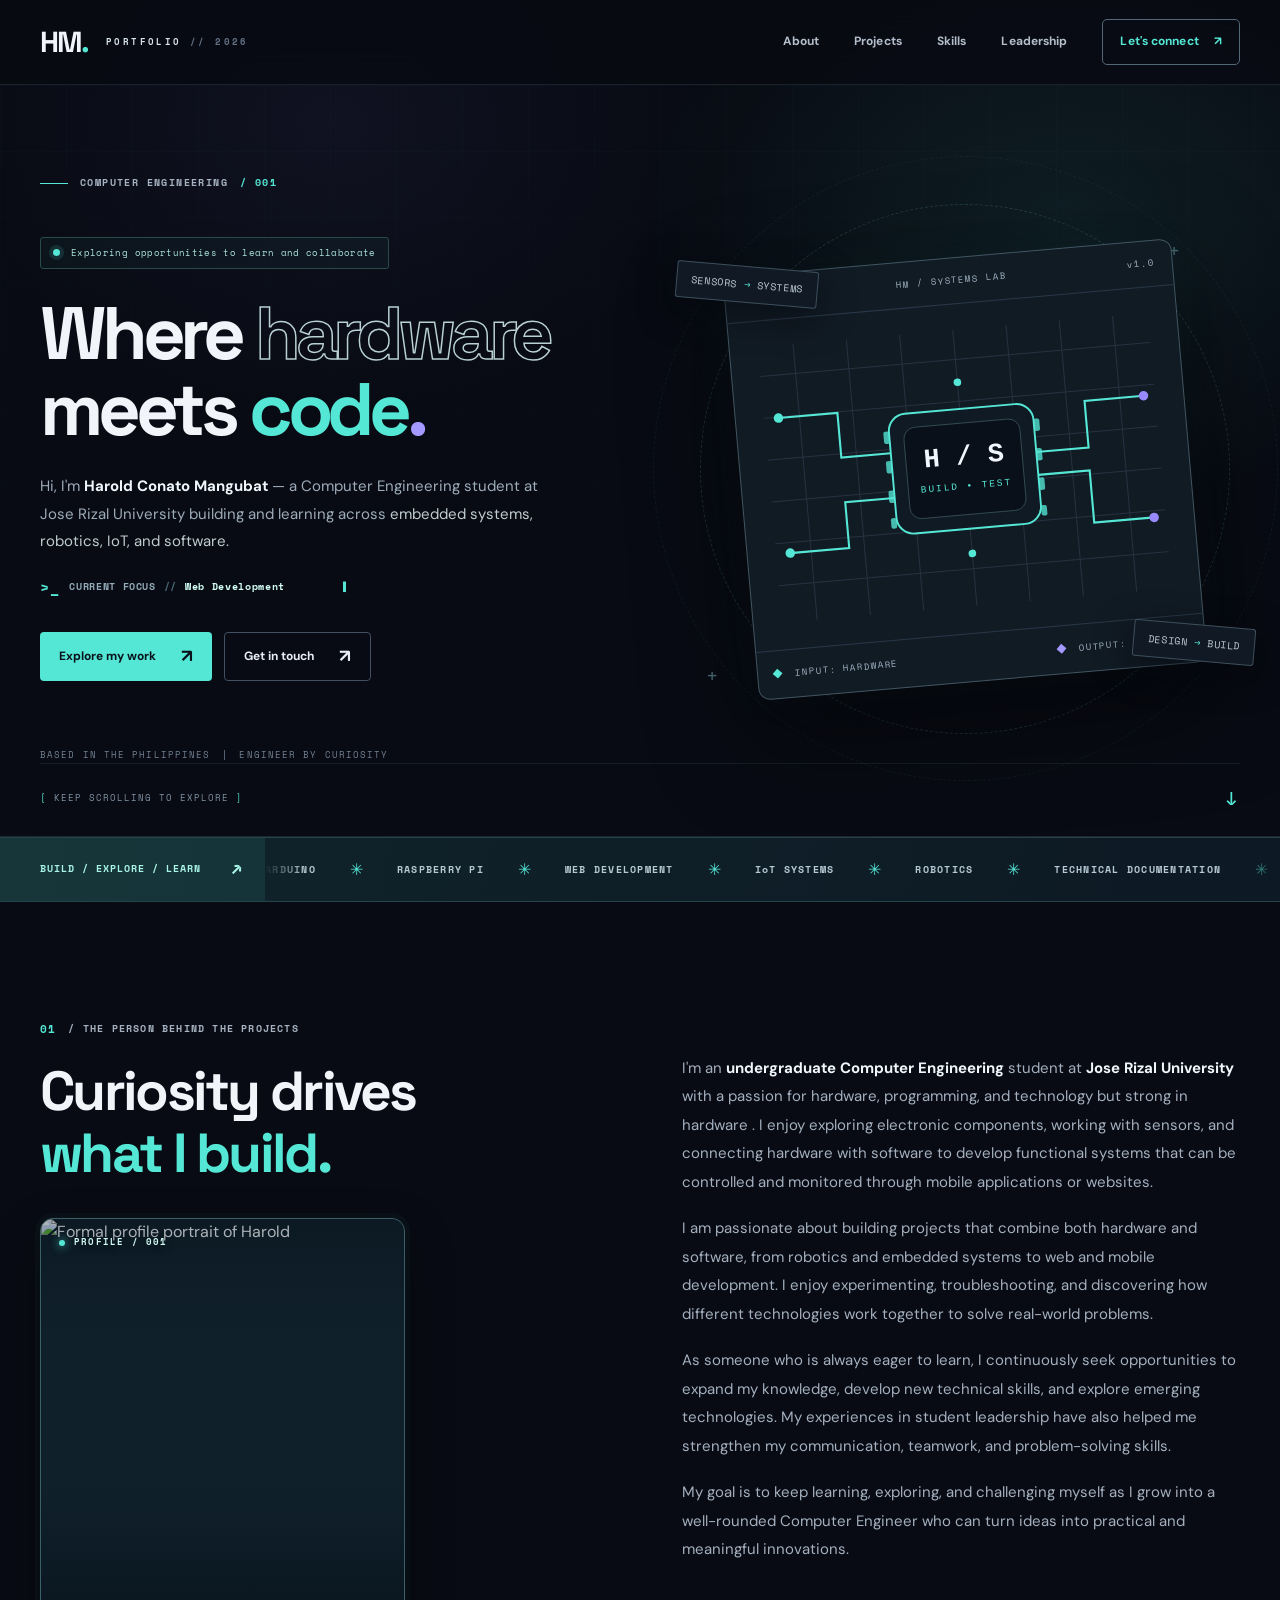
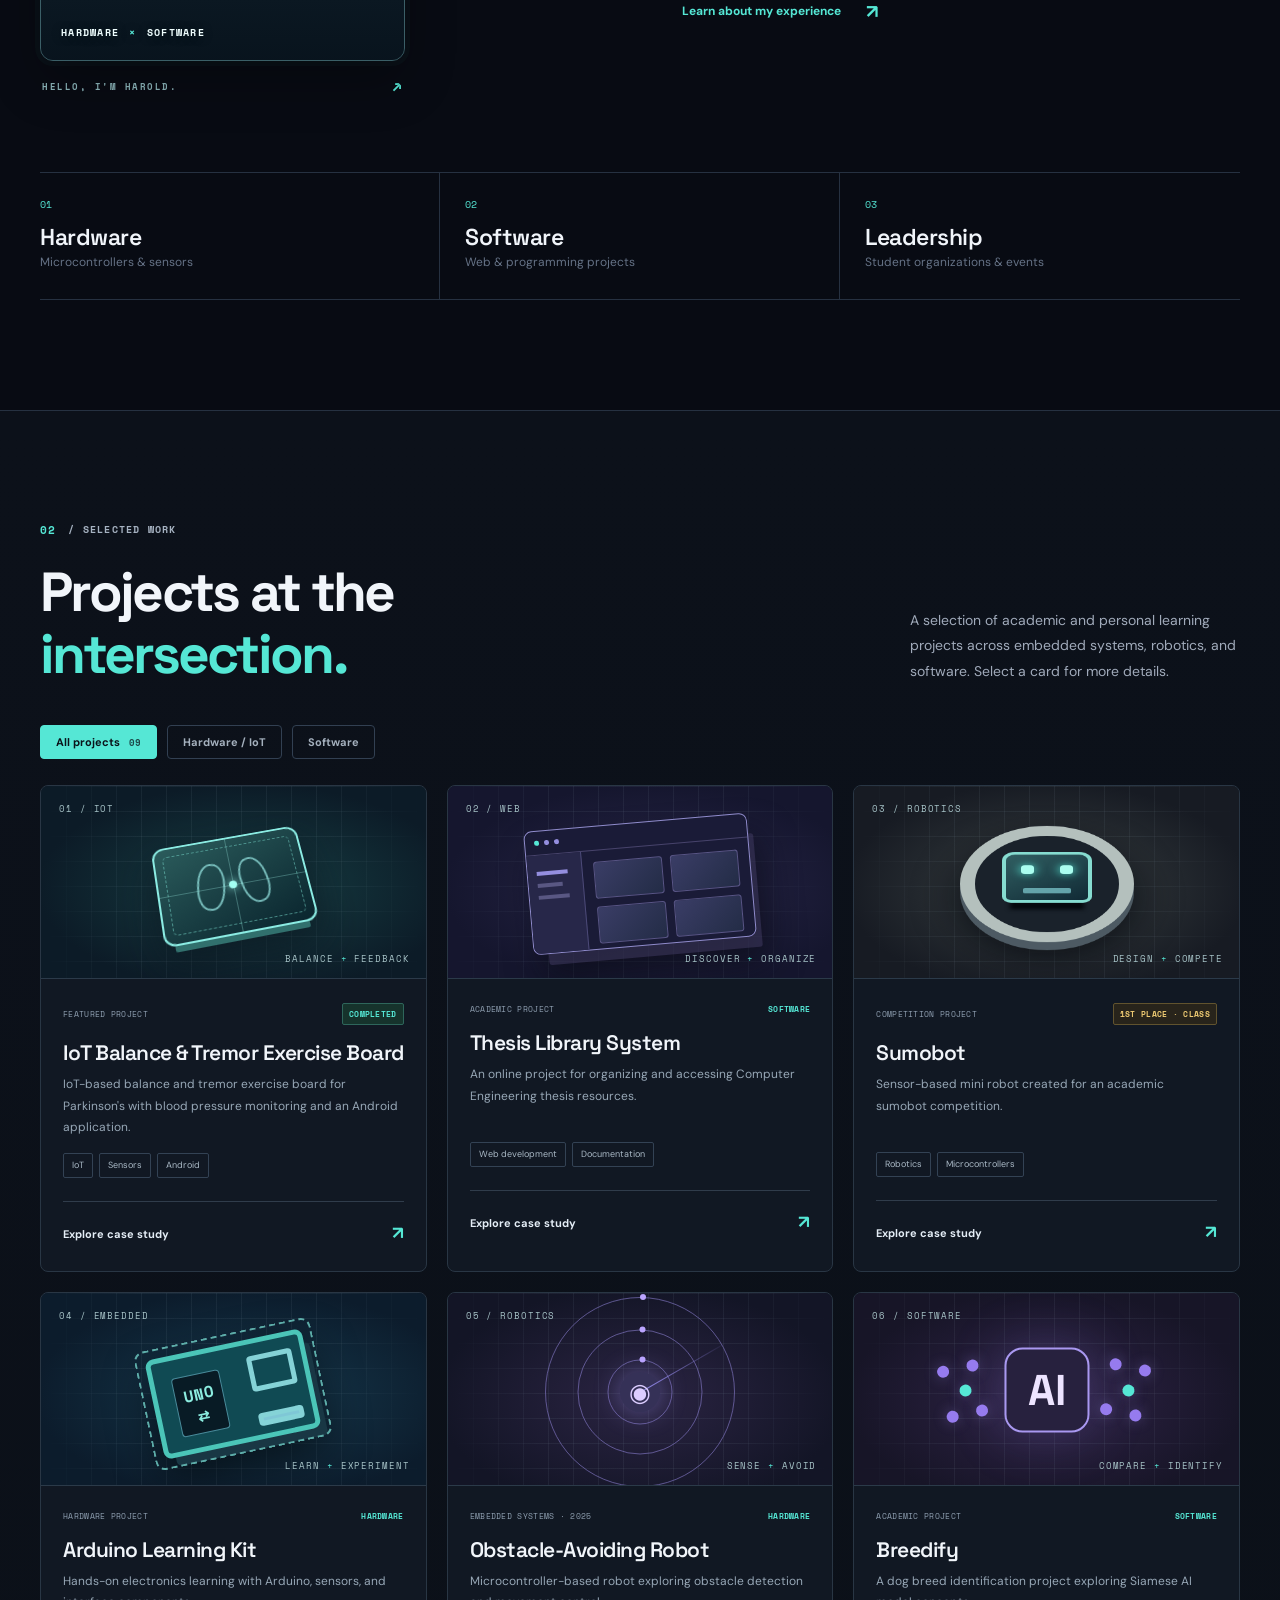
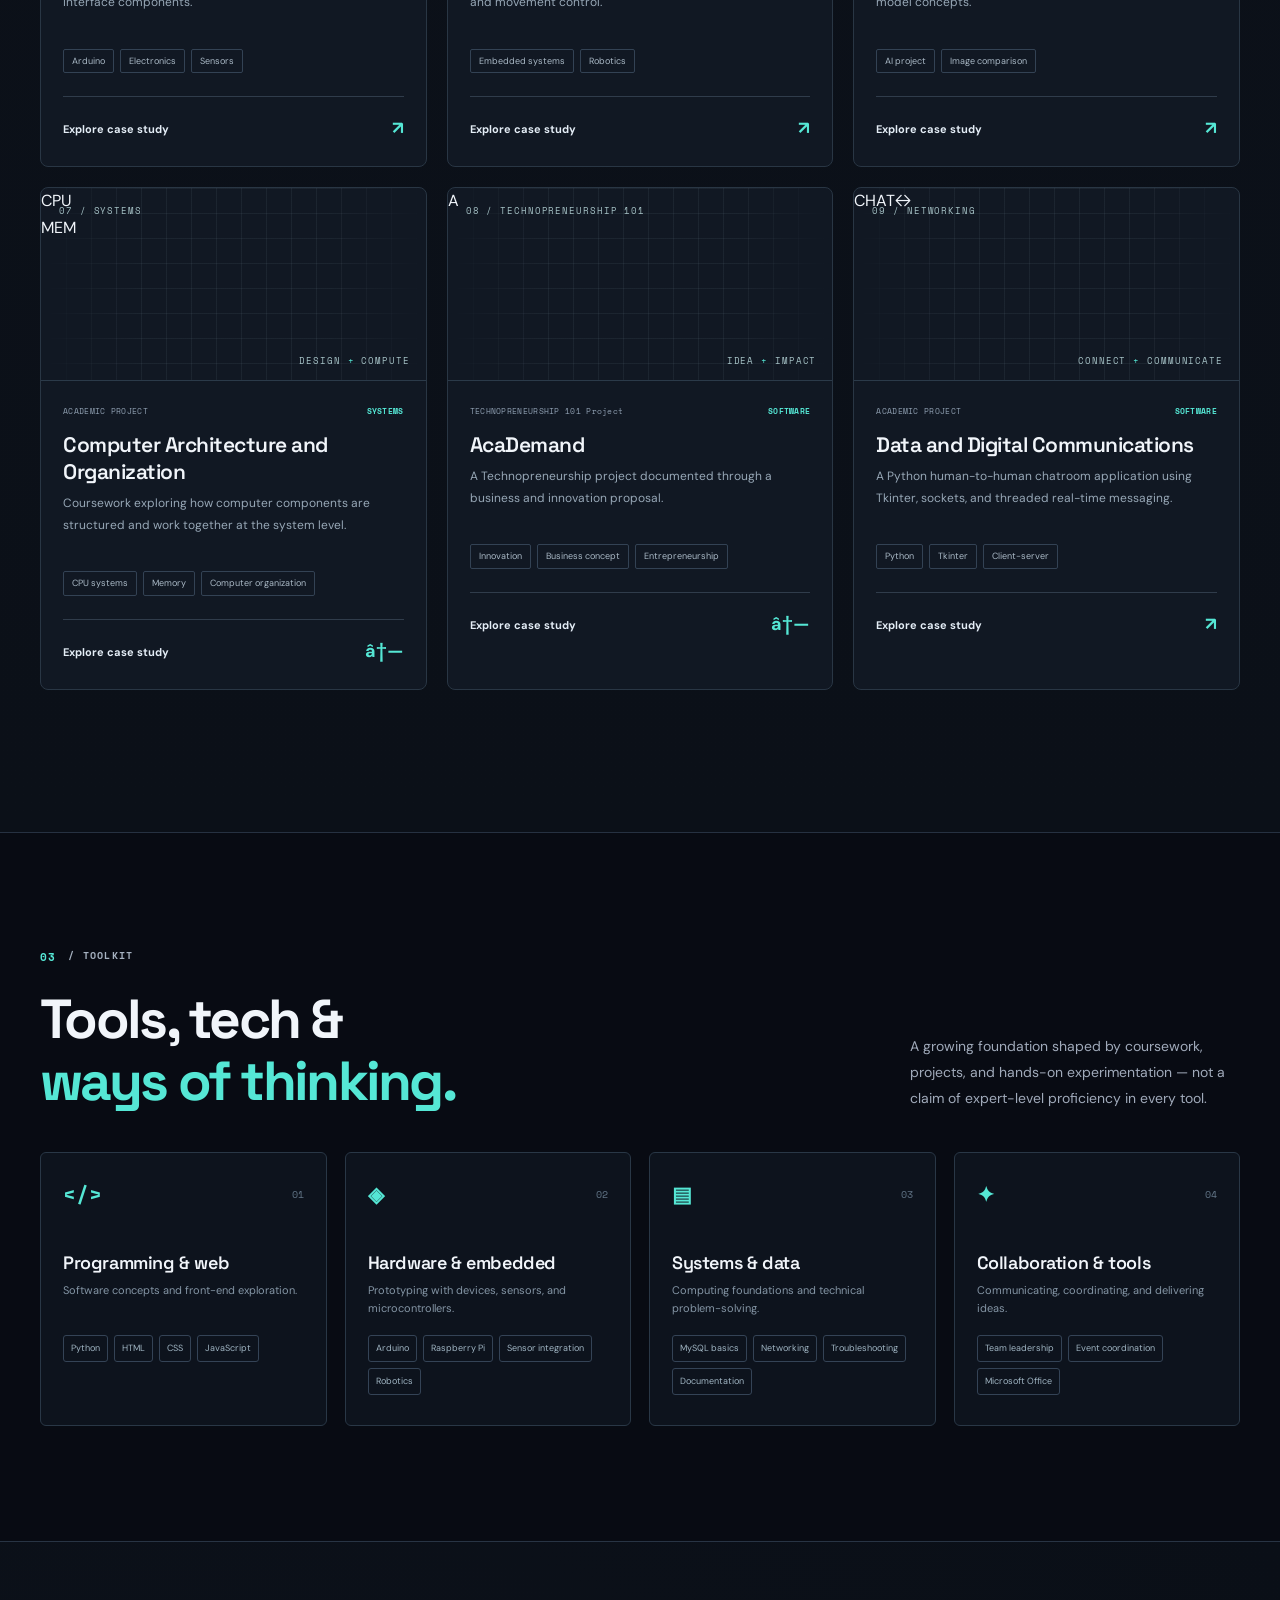
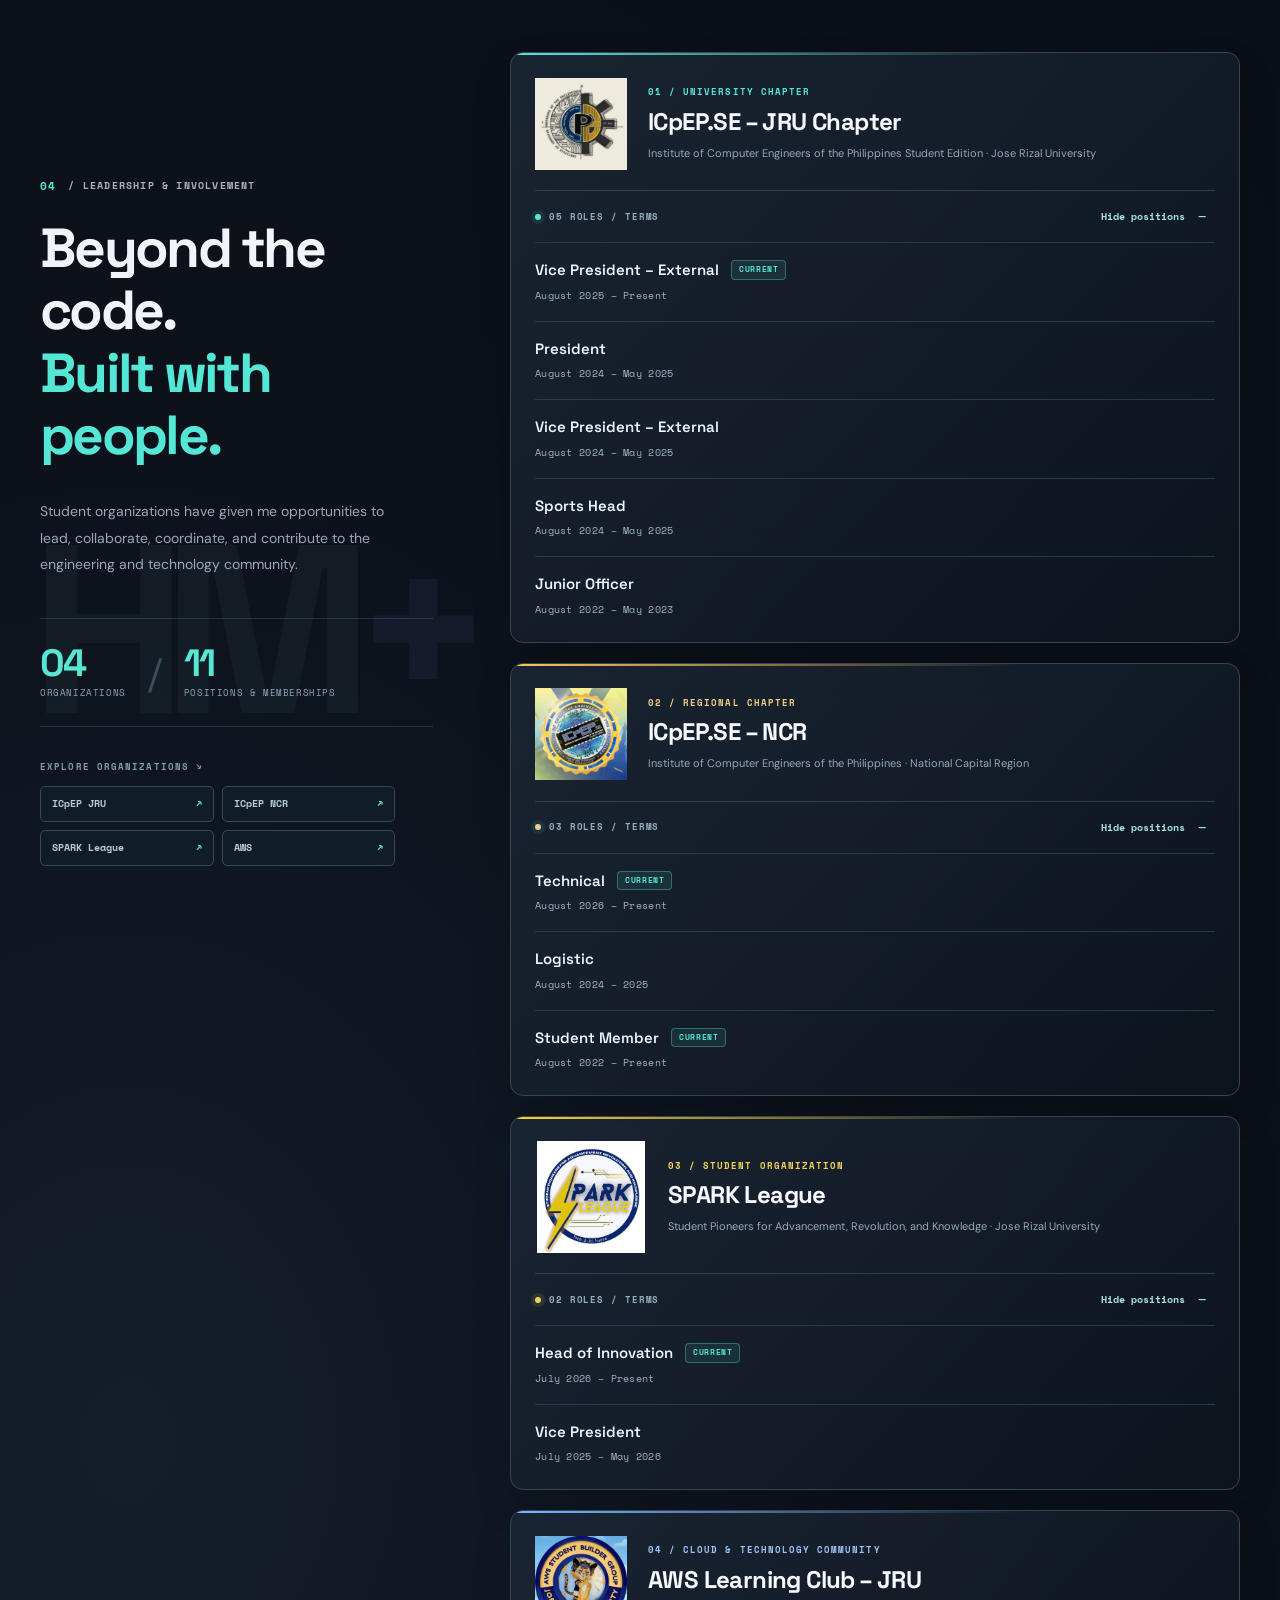
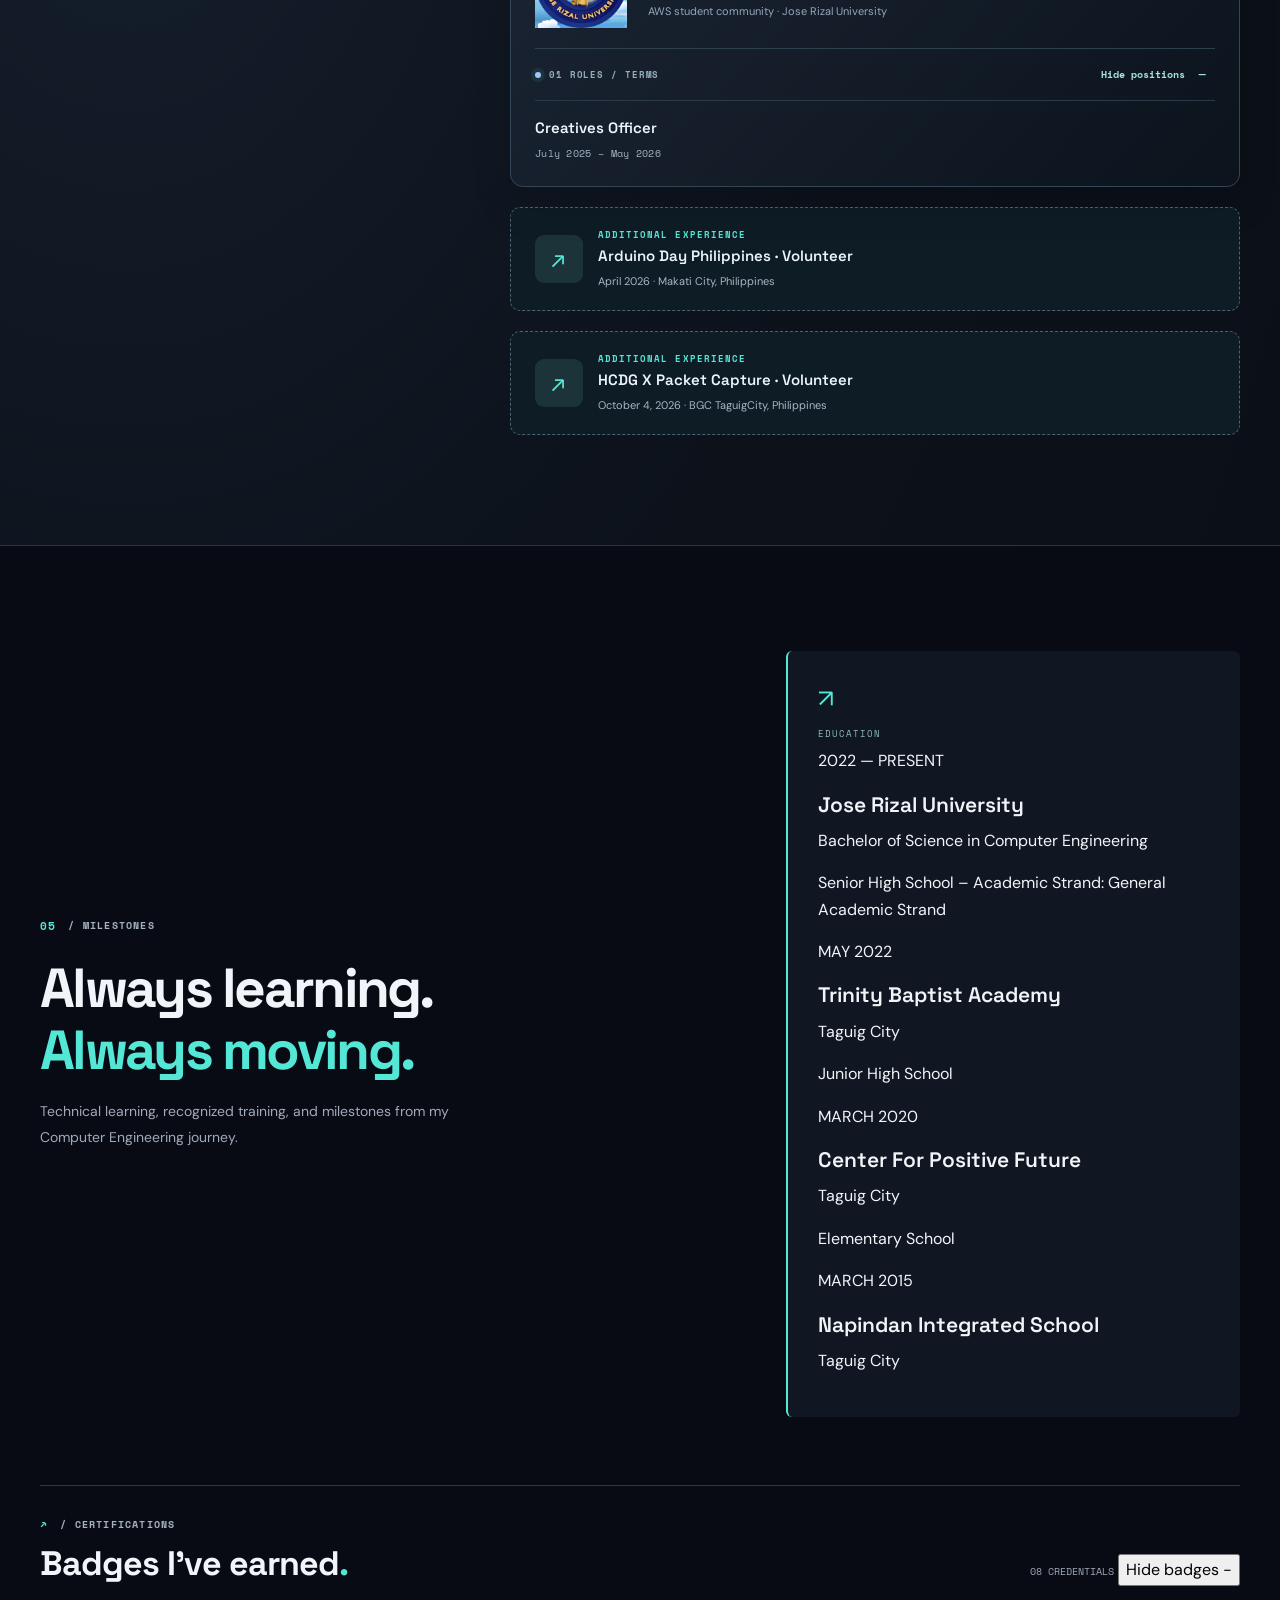
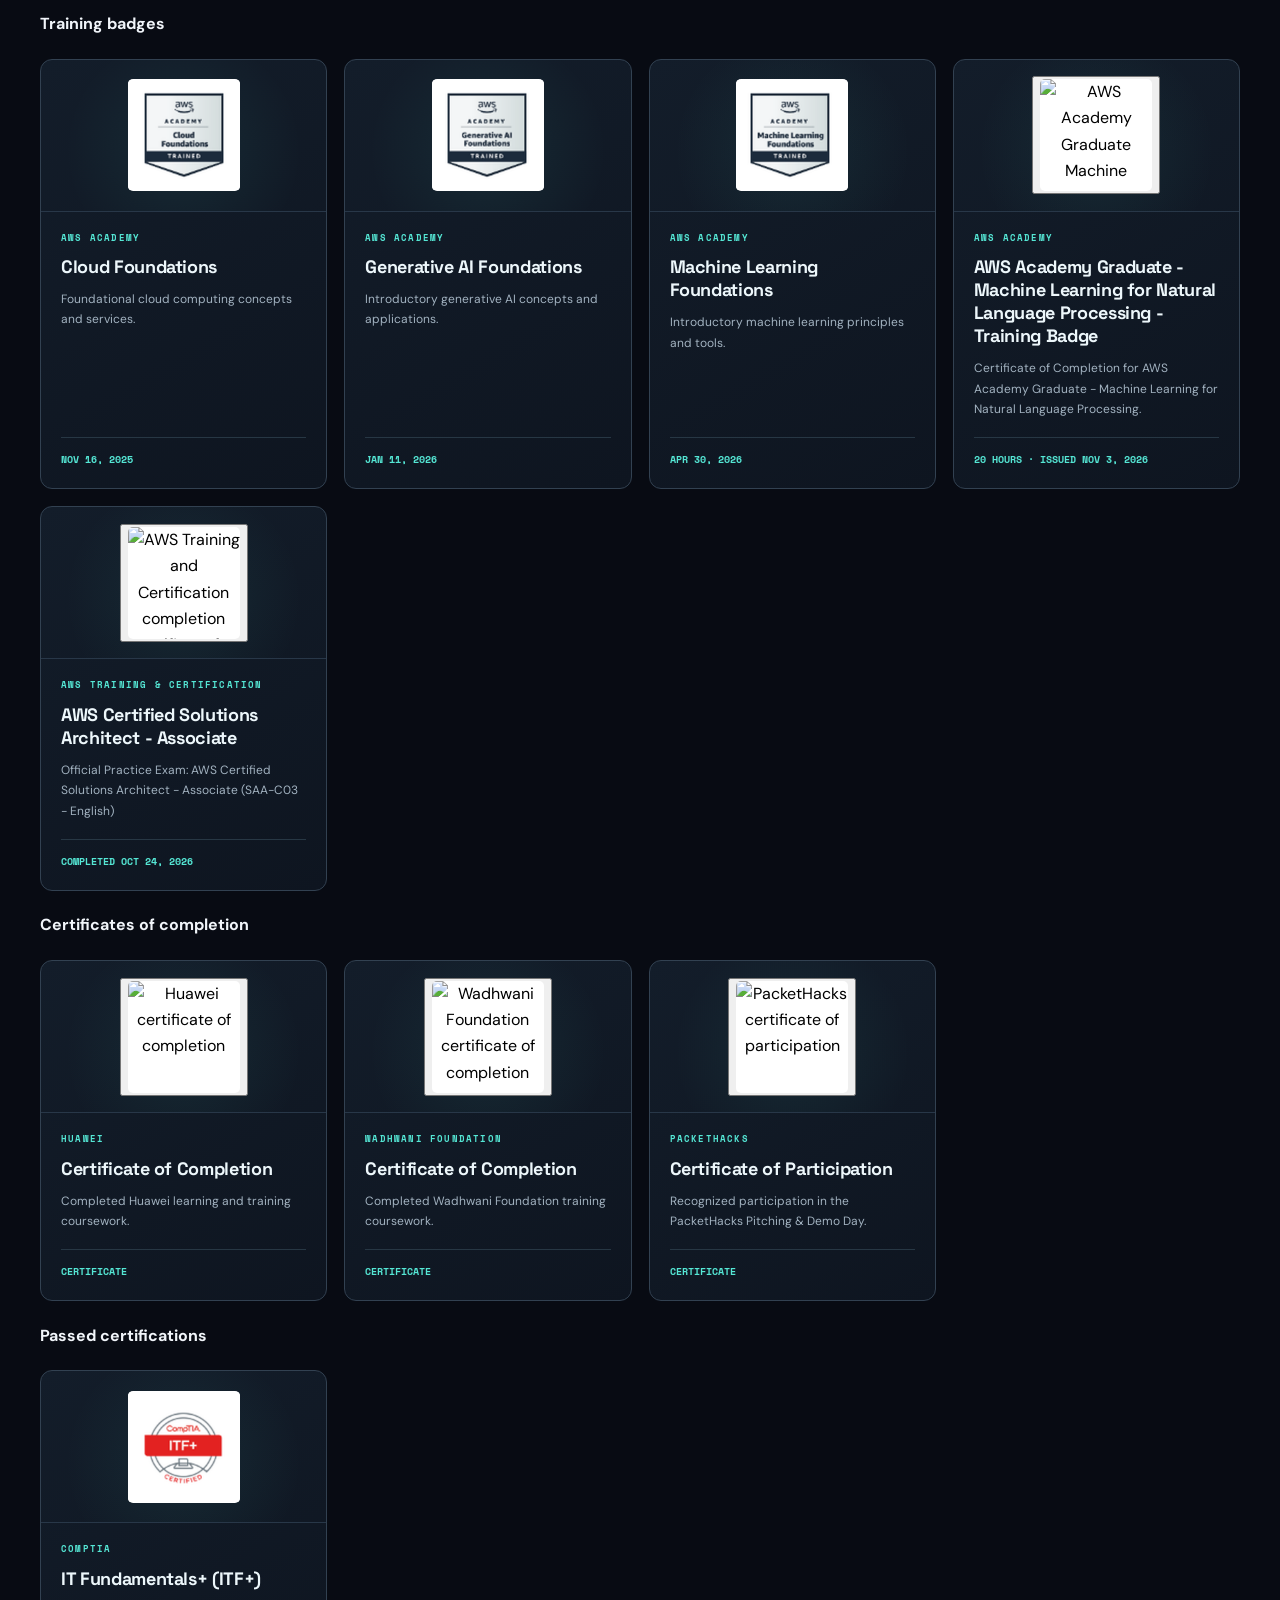
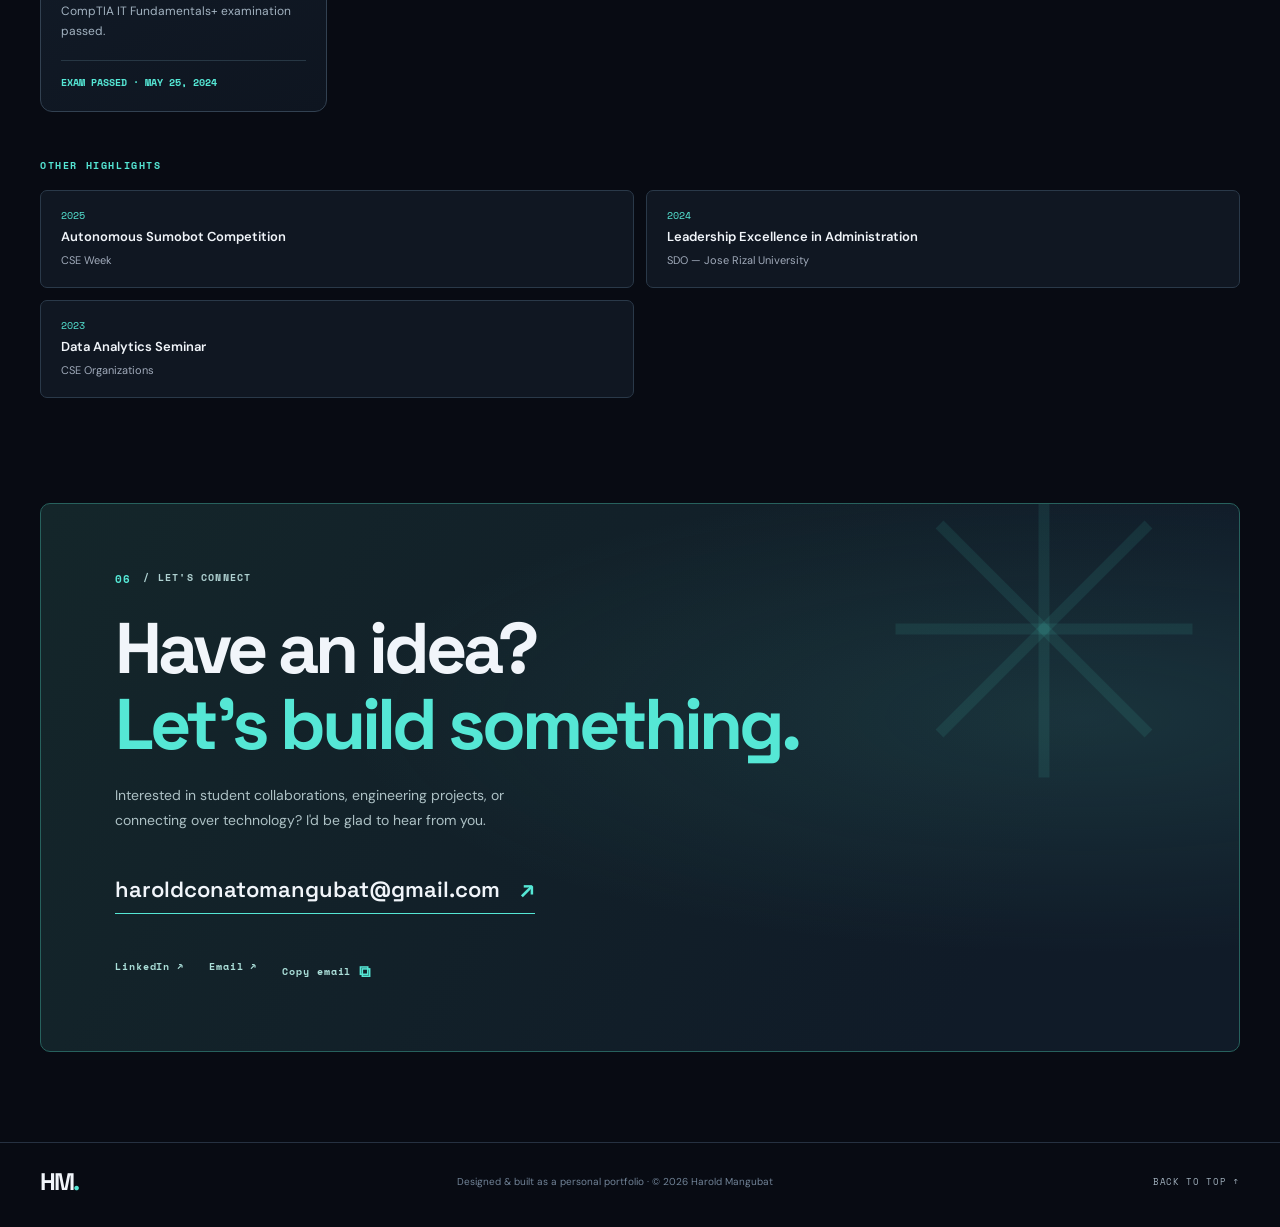
==== commit c4ca40ac: "Add files via upload" ====
--- a/index.html
+++ b/index.html
@@ -8,6 +8,12 @@
   <meta property="og:title" content="Harold Mangubat | Computer Engineering Portfolio" />
   <meta property="og:description" content="Engineering ideas across hardware and software." />
   <meta property="og:type" content="website" />
+  <meta property="og:image" content="assets/harold-portfolio-og.png" />
+  <meta property="og:image:alt" content="Harold Mangubat Computer Engineering Portfolio" />
+  <meta name="twitter:card" content="summary_large_image" />
+  <meta name="twitter:title" content="Harold Mangubat | Computer Engineering Portfolio" />
+  <meta name="twitter:description" content="Engineering ideas across hardware and software." />
+  <meta name="twitter:image" content="assets/harold-portfolio-og.png" />
   <link rel="icon" type="image/svg+xml" href="assets/favicon.svg" />
   <link rel="preconnect" href="https://fonts.googleapis.com" />
   <link rel="preconnect" href="https://fonts.gstatic.com" crossorigin />
@@ -107,8 +113,8 @@
           <figure class="portrait-card">
             <div class="portrait-frame">
               <img
-                src="assets/profile/portrait-placeholder.svg"
-                alt="Placeholder for a formal profile portrait"
+                src="assets/profile/FormalHarold.jpg"
+                alt="Formal profile portrait of Harold"
                 width="480"
                 height="580"
                 loading="lazy"
@@ -122,24 +128,40 @@
             </figcaption>
           </figure>
         </div>
-        <div class="about-body"><p>I'm an undergraduate <strong>Computer Engineering student at Jose Rizal University</strong> with interests spanning physical computing and digital products. I enjoy exploring how components, code, and thoughtful design work together to solve real problems.</p><p>From building robots and experimenting with sensors to developing web-based projects, I'm continually improving my technical skills through hands-on work, documentation, and collaboration.</p><p>Student leadership has also shaped how I communicate, coordinate teams, and bring ideas from concept to execution.</p><a class="inline-link" href="#experience">Learn about my experience <span>↗</span></a></div>
+        <div class="about-body"><p>I'm an <strong> undergraduate Computer Engineering </strong> student at <strong> Jose Rizal University </strong> with a passion for hardware, programming, and technology but strong in hardware . I enjoy exploring electronic components, working with sensors, and connecting hardware with software to develop functional systems that can be controlled and monitored through mobile applications or websites.</p><p>I am passionate about building projects that combine both hardware and software, from robotics and embedded systems to web and mobile development. I enjoy experimenting, troubleshooting, and discovering how different technologies work together to solve real-world problems.</p><p>As someone who is always eager to learn, I continuously seek opportunities to expand my knowledge, develop new technical skills, and explore emerging technologies. My experiences in student leadership have also helped me strengthen my communication, teamwork, and problem-solving skills.</p><p>My goal is to keep learning, exploring, and challenging myself as I grow into a well-rounded Computer Engineer who can turn ideas into practical and meaningful innovations.</p><a class="inline-link" href="#experience">Learn about my experience <span>↗</span></a></div>
       </div>
       <div class="container about-stats" aria-label="Areas of interest"><div><span class="stat-mark">01</span><strong>Hardware</strong><span>Microcontrollers & sensors</span></div><div><span class="stat-mark">02</span><strong>Software</strong><span>Web & programming projects</span></div><div><span class="stat-mark">03</span><strong>Leadership</strong><span>Student organizations & events</span></div></div>
     </section>
-
-</div>
     <!-- PROJECTS -->
     <section class="section-shell projects-section" id="projects" aria-labelledby="projects-title">
       <div class="container">
         <div class="section-top"><div><p class="section-kicker"><span>02</span> / SELECTED WORK</p><h2 class="section-title" id="projects-title">Projects at the<br /><span>intersection.</span></h2></div><p class="section-intro">A selection of academic and personal learning projects across embedded systems, robotics, and software. Select a card for more details.</p></div>
-        <div class="filter-bar" role="group" aria-label="Filter projects"><button class="filter-btn active" type="button" data-filter="all" aria-pressed="true">All projects <span>06</span></button><button class="filter-btn" type="button" data-filter="hardware" aria-pressed="false">Hardware / IoT</button><button class="filter-btn" type="button" data-filter="software" aria-pressed="false">Software</button><span id="filter-status" class="sr-only" role="status" aria-live="polite"></span></div>
+        <div class="filter-bar" role="group" aria-label="Filter projects"><button class="filter-btn active" type="button" data-filter="all" aria-pressed="true">All projects <span>09</span></button><button class="filter-btn" type="button" data-filter="hardware" aria-pressed="false">Hardware / IoT</button><button class="filter-btn" type="button" data-filter="software" aria-pressed="false">Software</button><span id="filter-status" class="sr-only" role="status" aria-live="polite"></span></div>
         <div class="projects-grid" id="projects-grid">
-          <article class="project-card" data-categories="hardware software" data-project="stafit"><button class="project-open" type="button" aria-label="Read details about STAFit"><div class="project-art art-stafit"><span class="art-serial">01 / IOT</span><div class="balance-board"><div class="footprint footprint-a"></div><div class="footprint footprint-b"></div><span class="balance-center"></span><div class="bal-axis axis-x"></div><div class="bal-axis axis-y"></div></div><span class="art-corner">BALANCE <span>+</span> FEEDBACK</span></div><div class="project-content"><div class="project-overline"><span>FEATURED PROJECT</span><span class="status-badge">IN DEVELOPMENT</span></div><h3>STAFit</h3><p>Concept for an IoT-enabled home balance exercise platform with sensor feedback and Android progress monitoring.</p><div class="project-tags"><span>IoT</span><span>Sensors</span><span>Android</span></div><span class="card-action">Explore case study <span>↗</span></span></div></button></article>
+          <article class="project-card" data-categories="hardware software" data-project="stafit"><button class="project-open" type="button" aria-label="Read details about IoT-based Balance and Tremor Exercise Board for Parkinson's with Blood Pressure Monitoring and Android Application"><div class="project-art art-stafit"><span class="art-serial">01 / IOT</span><div class="balance-board"><div class="footprint footprint-a"></div><div class="footprint footprint-b"></div><span class="balance-center"></span><div class="bal-axis axis-x"></div><div class="bal-axis axis-y"></div></div><span class="art-corner">BALANCE <span>+</span> FEEDBACK</span></div><div class="project-content"><div class="project-overline"><span>FEATURED PROJECT</span><span class="status-badge">COMPLETED</span></div><h3 title="IoT-based Balance and Tremor Exercise Board for Parkinson's with Blood Pressure Monitoring and Android Application">IoT Balance &amp; Tremor Exercise Board</h3><p>IoT-based balance and tremor exercise board for Parkinson's with blood pressure monitoring and an Android application.</p><div class="project-tags"><span>IoT</span><span>Sensors</span><span>Android</span></div><span class="card-action">Explore case study <span>↗</span></span></div></button></article>
           <article class="project-card" data-categories="software" data-project="thesis-library"><button class="project-open" type="button" aria-label="Read details about Thesis Library System"><div class="project-art art-library"><span class="art-serial">02 / WEB</span><div class="mock-browser"><div class="mock-browser-head"><i></i><i></i><i></i></div><div class="mock-content"><div class="mock-side"></div><div class="mock-main"><span></span><span></span><span></span><span></span></div></div></div><span class="art-corner">DISCOVER <span>+</span> ORGANIZE</span></div><div class="project-content"><div class="project-overline"><span>ACADEMIC PROJECT</span><span class="category-label">SOFTWARE</span></div><h3>Thesis Library System</h3><p>An online project for organizing and accessing Computer Engineering thesis resources.</p><div class="project-tags"><span>Web development</span><span>Documentation</span></div><span class="card-action">Explore case study <span>↗</span></span></div></button></article>
           <article class="project-card" data-categories="hardware" data-project="sumobot"><button class="project-open" type="button" aria-label="Read details about Sumobot"><div class="project-art art-sumobot"><span class="art-serial">03 / ROBOTICS</span><div class="robot-arena"><div class="sumo-bot"><div class="bot-eyes"><i></i><i></i></div><div class="bot-ridge"></div></div></div><span class="art-corner">DESIGN <span>+</span> COMPETE</span></div><div class="project-content"><div class="project-overline"><span>COMPETITION PROJECT</span><span class="status-badge award-badge">1ST PLACE · CLASS</span></div><h3>Sumobot</h3><p>Sensor-based mini robot created for an academic sumobot competition.</p><div class="project-tags"><span>Robotics</span><span>Microcontrollers</span></div><span class="card-action">Explore case study <span>↗</span></span></div></button></article>
           <article class="project-card" data-categories="hardware" data-project="arduino-kit"><button class="project-open" type="button" aria-label="Read details about Arduino Learning Kit"><div class="project-art art-arduino"><span class="art-serial">04 / EMBEDDED</span><div class="board-chip"><div class="chip-lines"></div><div class="board-chip-center">UNO<span>⇄</span></div></div><span class="art-corner">LEARN <span>+</span> EXPERIMENT</span></div><div class="project-content"><div class="project-overline"><span>HARDWARE PROJECT</span><span class="category-label">HARDWARE</span></div><h3>Arduino Learning Kit</h3><p>Hands-on electronics learning with Arduino, sensors, and interface components.</p><div class="project-tags"><span>Arduino</span><span>Electronics</span><span>Sensors</span></div><span class="card-action">Explore case study <span>↗</span></span></div></button></article>
           <article class="project-card" data-categories="hardware" data-project="obstacle-robot"><button class="project-open" type="button" aria-label="Read details about Obstacle-Avoiding Robot"><div class="project-art art-obstacle"><span class="art-serial">05 / ROBOTICS</span><div class="radar-ring radar-one"></div><div class="radar-ring radar-two"></div><div class="radar-ring radar-three"></div><div class="radar-center"><span>◉</span></div><span class="art-corner">SENSE <span>+</span> AVOID</span></div><div class="project-content"><div class="project-overline"><span>EMBEDDED SYSTEMS · 2025</span><span class="category-label">HARDWARE</span></div><h3>Obstacle-Avoiding Robot</h3><p>Microcontroller-based robot exploring obstacle detection and movement control.</p><div class="project-tags"><span>Embedded systems</span><span>Robotics</span></div><span class="card-action">Explore case study <span>↗</span></span></div></button></article>
           <article class="project-card" data-categories="software" data-project="breedify"><button class="project-open" type="button" aria-label="Read details about Breedify"><div class="project-art art-breedify"><span class="art-serial">06 / SOFTWARE</span><div class="breedify-graphic"><div class="ai-nodes"><i></i><i></i><i></i><i></i><i></i></div><div class="ai-mid">AI</div><div class="ai-nodes right"><i></i><i></i><i></i><i></i><i></i></div></div><span class="art-corner">COMPARE <span>+</span> IDENTIFY</span></div><div class="project-content"><div class="project-overline"><span>ACADEMIC PROJECT</span><span class="category-label">SOFTWARE</span></div><h3>Breedify</h3><p>A dog breed identification project exploring Siamese AI model concepts.</p><div class="project-tags"><span>AI project</span><span>Image comparison</span></div><span class="card-action">Explore case study <span>↗</span></span></div></button></article>
+          <article class="project-card" data-categories="hardware software" data-project="computer-architecture">
+            <button class="project-open" type="button" aria-label="Read details about Computer Architecture and Organization">
+              <div class="project-art art-architecture"><span class="art-serial">07 / SYSTEMS</span><div class="architecture-graphic"><div class="architecture-chip"><span>CPU</span><i></i><i></i><i></i><i></i></div><div class="architecture-lines"><span></span><span></span><span></span></div><div class="architecture-memory"><span>MEM</span><i></i><i></i><i></i></div></div><span class="art-corner">DESIGN <span>+</span> COMPUTE</span></div>
+              <div class="project-content"><div class="project-overline"><span>ACADEMIC PROJECT</span><span class="category-label">SYSTEMS</span></div><h3>Computer Architecture and Organization</h3><p>Coursework exploring how computer components are structured and work together at the system level.</p><div class="project-tags"><span>CPU systems</span><span>Memory</span><span>Computer organization</span></div><span class="card-action">Explore case study <span>â†—</span></span></div>
+            </button>
+          </article>
+          <article class="project-card" data-categories="software" data-project="academand">
+            <button class="project-open" type="button" aria-label="Read details about AcaDemand">
+              <div class="project-art art-academand"><span class="art-serial">08 / TECHNOPRENEURSHIP 101</span><div class="academand-graphic"><span class="academand-mark">A</span><div class="academand-bars"><i></i><i></i><i></i></div></div><span class="art-corner">IDEA <span>+</span> IMPACT</span></div>
+              <div class="project-content"><div class="project-overline"><span>TECHNOPRENEURSHIP 101 Project</span><span class="category-label">SOFTWARE</span></div><h3>AcaDemand</h3><p>A Technopreneurship project documented through a business and innovation proposal.</p><div class="project-tags"><span>Innovation</span><span>Business concept</span><span>Entrepreneurship</span></div><span class="card-action">Explore case study <span>â†—</span></span></div>
+            </button>
+          </article>
+          <article class="project-card" data-categories="software" data-project="data-digital-communications">
+            <button class="project-open" type="button" aria-label="Read details about Data and Digital Communications">
+              <div class="project-art art-ddc"><span class="art-serial">09 / NETWORKING</span><div class="ddc-graphic"><div class="ddc-node ddc-node-a"></div><div class="ddc-node ddc-node-b"></div><div class="ddc-node ddc-node-c"></div><div class="ddc-link ddc-link-a"></div><div class="ddc-link ddc-link-b"></div><div class="ddc-link ddc-link-c"></div><div class="ddc-center">CHAT<span>↔</span></div></div><span class="art-corner">CONNECT <span>+</span> COMMUNICATE</span></div>
+              <div class="project-content"><div class="project-overline"><span>ACADEMIC PROJECT</span><span class="category-label">SOFTWARE</span></div><h3>Data and Digital Communications</h3><p>A Python human-to-human chatroom application using Tkinter, sockets, and threaded real-time messaging.</p><div class="project-tags"><span>Python</span><span>Tkinter</span><span>Client-server</span></div><span class="card-action">Explore case study <span>↗</span></span></div>
+            </button>
+          </article>
         </div>
         <p class="projects-note"><span></span> </p>
       </div>
@@ -263,22 +285,49 @@
           </div>
           <div class="education-card">
             <span class="education-icon" aria-hidden="true">↗</span>
-            <p class="small-label">EDUCATION / 2022 — PRESENT</p>
-            <h3>Bachelor of Science in Computer Engineering</h3>
-            <p>Jose Rizal University, Philippines</p>
-          </div>
-        </div>
+            <p class="small-label">EDUCATION</p>
+            <div class="education-item education-item--current">
+              <p class="education-period">2022 — PRESENT</p>
+              <h3>Jose Rizal University</h3>
+              <p>Bachelor of Science in Computer Engineering</p>
+              <p class="education-detail">Senior High School – Academic Strand: General Academic Strand</p>
+            </div>
+            <div class="education-item">
+              <p class="education-period">MAY 2022</p>
+              <h3>Trinity Baptist Academy</h3>
+              <p>Taguig City</p>
+              <p class="education-detail">Junior High School</p>
+            </div>
+            <div class="education-item">
+              <p class="education-period">MARCH 2020</p>
+              <h3>Center For Positive Future</h3>
+              <p>Taguig City</p>
+              <p class="education-detail">Elementary School</p>
+            </div>
+            <div class="education-item">
+              <p class="education-period">MARCH 2015</p>
+              <h3>Napindan Integrated School</h3>
+              <p>Taguig City</p>
+            </div>
+          </div>
+        </div> 
 
         <div class="credentials-heading">
           <div>
             <p class="section-kicker"><span>↗</span> / CERTIFICATIONS</p>
             <h3>Badges I've earned<span class="accent-word">.</span></h3>
           </div>
-          <span class="credentials-count">04 CREDENTIALS</span>
-        </div>
-
-        <div class="credential-grid">
-          <article class="credential-card">
+            <div class="credentials-actions">
+            <span class="credentials-count">08 CREDENTIALS</span>
+            <button class="credentials-toggle" type="button" aria-controls="credentials-list" aria-expanded="true">Hide badges <span class="toggle-symbol" aria-hidden="true">−</span></button>
+          </div>
+        </div>
+
+        <div id="credentials-list" class="credentials-list">
+        <div class="credential-group">
+          <h4 class="credential-group-title">Training badges</h4>
+          <div class="credential-grid">
+          <article class="credential-card" data-date-sort="2025-11-16">
             <div class="credential-art"><img src="assets/badges/aws-cloud-foundations.png" alt="AWS Academy Cloud Foundations training badge" loading="lazy" /></div>
             <div class="credential-content">
               <p class="credential-provider">AWS ACADEMY</p>
@@ -287,7 +336,7 @@
               <span class="credential-date">NOV 16, 2025</span>
             </div>
           </article>
-          <article class="credential-card">
+          <article class="credential-card" data-date-sort="2026-01-11">
             <div class="credential-art"><img src="assets/badges/aws-generative-ai.png" alt="AWS Academy Generative AI Foundations training badge" loading="lazy" /></div>
             <div class="credential-content">
               <p class="credential-provider">AWS ACADEMY</p>
@@ -296,7 +345,7 @@
               <span class="credential-date">JAN 11, 2026</span>
             </div>
           </article>
-          <article class="credential-card">
+          <article class="credential-card" data-date-sort="2026-04-30">
             <div class="credential-art"><img src="assets/badges/aws-machine-learning.png" alt="AWS Academy Machine Learning Foundations training badge" loading="lazy" /></div>
             <div class="credential-content">
               <p class="credential-provider">AWS ACADEMY</p>
@@ -305,22 +354,91 @@
               <span class="credential-date">APR 30, 2026</span>
             </div>
           </article>
-          <article class="credential-card">
-            <div class="credential-art"><img src="assets/badges/comptia-itf.png" alt="CompTIA IT Fundamentals Plus badge" loading="lazy" /></div>
+          <article class="credential-card" id="credential-aws-nlp" data-date-sort="2026-11-03">
+            <div class="credential-art"><button class="credential-image-button" type="button" aria-label="View AWS Academy Graduate Machine Learning for Natural Language Processing training badge certificate full size"><img src="assets/badges/aws-nlp-training.png" alt="AWS Academy Graduate Machine Learning for Natural Language Processing training badge certificate" loading="lazy" /></button></div>
+            <div class="credential-content">
+              <p class="credential-provider">AWS ACADEMY</p>
+              <h4>AWS Academy Graduate - Machine Learning for Natural Language Processing - Training Badge</h4>
+              <p>Certificate of Completion for AWS Academy Graduate - Machine Learning for Natural Language Processing.</p>
+              <span class="credential-date">20 HOURS · ISSUED NOV 3, 2026</span>
+            </div>
+          </article>
+          <article class="credential-card" id="credential-aws-solutions-architect" data-date-sort="2026-10-24">
+            <div class="credential-art"><button class="credential-image-button" type="button" aria-label="View AWS Certified Solutions Architect Associate completion certificate full size"><img src="assets/badges/aws-solutions-architect.png" alt="AWS Training and Certification completion certificate for AWS Certified Solutions Architect Associate" loading="lazy" /></button></div>
+            <div class="credential-content">
+              <p class="credential-provider">AWS TRAINING &amp; CERTIFICATION</p>
+              <h4>AWS Certified Solutions Architect - Associate</h4>
+              <p>Official Practice Exam: AWS Certified Solutions Architect - Associate (SAA-C03 - English)</p>
+              <span class="credential-date">COMPLETED OCT 24, 2026</span>
+            </div>
+          </article>
+          </div>
+        </div>
+
+        <div class="credential-group">
+          <h4 class="credential-group-title">Certificates of completion</h4>
+          <div class="credential-grid">
+            <article class="credential-card">
+              <div class="credential-art"><button class="credential-image-button" type="button" aria-label="View Huawei certificate of completion full size"><img src="assets/badges/Huaweicert.png" alt="Huawei certificate of completion" loading="lazy" /></button></div>
+              <div class="credential-content">
+                <p class="credential-provider">HUAWEI</p>
+                <h4>Certificate of Completion</h4>
+                <p>Completed Huawei learning and training coursework.</p>
+                <span class="credential-date">CERTIFICATE</span>
+              </div>
+            </article>
+            <article class="credential-card">
+              <div class="credential-art"><button class="credential-image-button" type="button" aria-label="View Wadhwani Foundation certificate of completion full size"><img src="assets/badges/WadhwaniCert.png" alt="Wadhwani Foundation certificate of completion" loading="lazy" /></button></div>
+              <div class="credential-content">
+                <p class="credential-provider">WADHWANI FOUNDATION</p>
+                <h4>Certificate of Completion</h4>
+                <p>Completed Wadhwani Foundation training coursework.</p>
+                <span class="credential-date">CERTIFICATE</span>
+              </div>
+            </article>
+            <!-- Duplicate AWS NLP card removed; the badge now appears under Training badges.
+            <article class="credential-card" id="credential-aws-nlp-legacy" hidden aria-hidden="true">
+              <div class="credential-art"><button class="credential-image-button" type="button" aria-label="View AWS Academy Graduate Machine Learning for Natural Language Processing training badge certificate full size"><img src="assets/badges/aws-nlp-training.png" alt="AWS Academy Graduate Machine Learning for Natural Language Processing training badge certificate" loading="lazy" /></button></div>
+              <div class="credential-content">
+                <p class="credential-provider">AWS ACADEMY</p>
+                <h4>AWS Academy Graduate - Machine Learning for Natural Language Processing - Training Badge</h4>
+                <p>Certificate of Completion for AWS Academy Graduate - Machine Learning for Natural Language Processing - Training Badge.</p>
+                <span class="credential-date">20 HOURS · ISSUED NOV 3, 2026</span>
+              </div>
+            -->
+            <article class="credential-card" id="credential-packethacks">
+              <div class="credential-art"><button class="credential-image-button" type="button" aria-label="View PacketHacks certificate of participation full size"><img src="assets/badges/Packethacks.png" alt="PacketHacks certificate of participation" loading="lazy" /></button></div>
+              <div class="credential-content">
+                <p class="credential-provider">PACKETHACKS</p>
+                <h4>Certificate of Participation</h4>
+                <p>Recognized participation in the PacketHacks Pitching &amp; Demo Day.</p>
+                <span class="credential-date">CERTIFICATE</span>
+              </div>
+            </article>
+          </div>
+        </div>
+
+        <div class="credential-group">
+          <h4 class="credential-group-title">Passed certifications</h4>
+          <div class="credential-grid">
+            <article class="credential-card">
+              <div class="credential-art"><img src="assets/badges/comptia-itf.png" alt="CompTIA IT Fundamentals Plus certification badge" loading="lazy" /></div>
             <div class="credential-content">
               <p class="credential-provider">COMPTIA</p>
               <h4>IT Fundamentals+ (ITF+)</h4>
-              <p>Core IT knowledge and technical foundations.</p>
-              <span class="credential-date">MAY 25, 2024</span>
-            </div>
-          </article>
+              <p>CompTIA IT Fundamentals+ examination passed.</p>
+              <span class="credential-date">EXAM PASSED · MAY 25, 2024</span>
+            </div>
+          </article>
+          </div>
+        </div>
+
         </div>
 
         <div class="additional-recognition">
           <h3 class="recognition-head">OTHER HIGHLIGHTS</h3>
           <div class="recognition-mini-grid">
             <div class="recognition-mini"><span>2025</span><strong>Autonomous Sumobot Competition</strong><small>CSE Week</small></div>
-            <div class="recognition-mini"><span>2025</span><strong>PacketHacks Pitching & Demo Day</strong><small>PacketHack & HackTheClimates</small></div>
             <div class="recognition-mini"><span>2024</span><strong>Leadership Excellence in Administration</strong><small>SDO — Jose Rizal University</small></div>
             <div class="recognition-mini"><span>2023</span><strong>Data Analytics Seminar</strong><small>CSE Organizations</small></div>
           </div>
@@ -374,6 +492,23 @@
       </div>
       <div class="gallery-thumbnails" id="gallery-thumbnails" aria-label="Select a project photo" hidden></div>
     </section>
-    <div class="dialog-split"><div><h3>THE PROJECT</h3><p id="dialog-context"></p></div><div><h3>MY CONTRIBUTION</h3><p id="dialog-role"></p></div></div><h3 class="tools-heading">TECHNOLOGIES / FOCUS AREAS</h3><div class="dialog-tags" id="dialog-tools"></div><p id="dialog-caveat" class="dialog-caveat"></p></div></dialog>
+    <section class="project-schematic" id="project-schematic" aria-labelledby="schematic-title" hidden>
+      <div class="schematic-header">
+        <span class="gallery-label"><span class="gallery-dot" aria-hidden="true"></span> SYSTEM SCHEMATIC</span>
+        <a id="schematic-full" class="gallery-full" href="#" target="_blank" rel="noopener noreferrer">OPEN FULL IMAGE ↗</a>
+      </div>
+      <figure class="schematic-figure">
+        <img id="schematic-image" src="assets/sumobot/eltoroSchematic.jpg" alt="El Toro Sumobot wiring schematic" />
+        <figcaption id="schematic-title">El Toro Sumobot — wiring and sensor connection diagram</figcaption>
+      </figure>
+    </section>
+    <div class="dialog-split"><div><h3>THE PROJECT</h3><p id="dialog-context"></p></div><div><h3>MY CONTRIBUTION</h3><p id="dialog-role"></p></div></div><div class="dialog-results"><div><h3>MAIN CHALLENGE</h3><p id="dialog-challenge"></p></div><div><h3>FINAL RESULT</h3><p id="dialog-result"></p></div></div><h3 class="tools-heading">TECHNOLOGIES / FOCUS AREAS</h3><div class="dialog-tags" id="dialog-tools"></div><p id="dialog-caveat" class="dialog-caveat"></p><div id="dialog-resources" class="dialog-resources" hidden><h3>PROJECT RESOURCES</h3><div id="dialog-resource-links" class="dialog-resource-links"></div></div></div></dialog>
+  <dialog id="credential-lightbox" class="credential-lightbox" aria-labelledby="credential-lightbox-title">
+    <div class="credential-lightbox-inner">
+      <div class="credential-lightbox-top"><span id="credential-lightbox-title">CREDENTIAL PREVIEW</span><button id="credential-lightbox-close" class="credential-lightbox-close" type="button" aria-label="Close full credential image">✕</button></div>
+      <img id="credential-lightbox-image" src="" alt="" />
+      <p id="credential-lightbox-caption"></p>
+    </div>
+  </dialog>
 </body>
-</html>+</html>
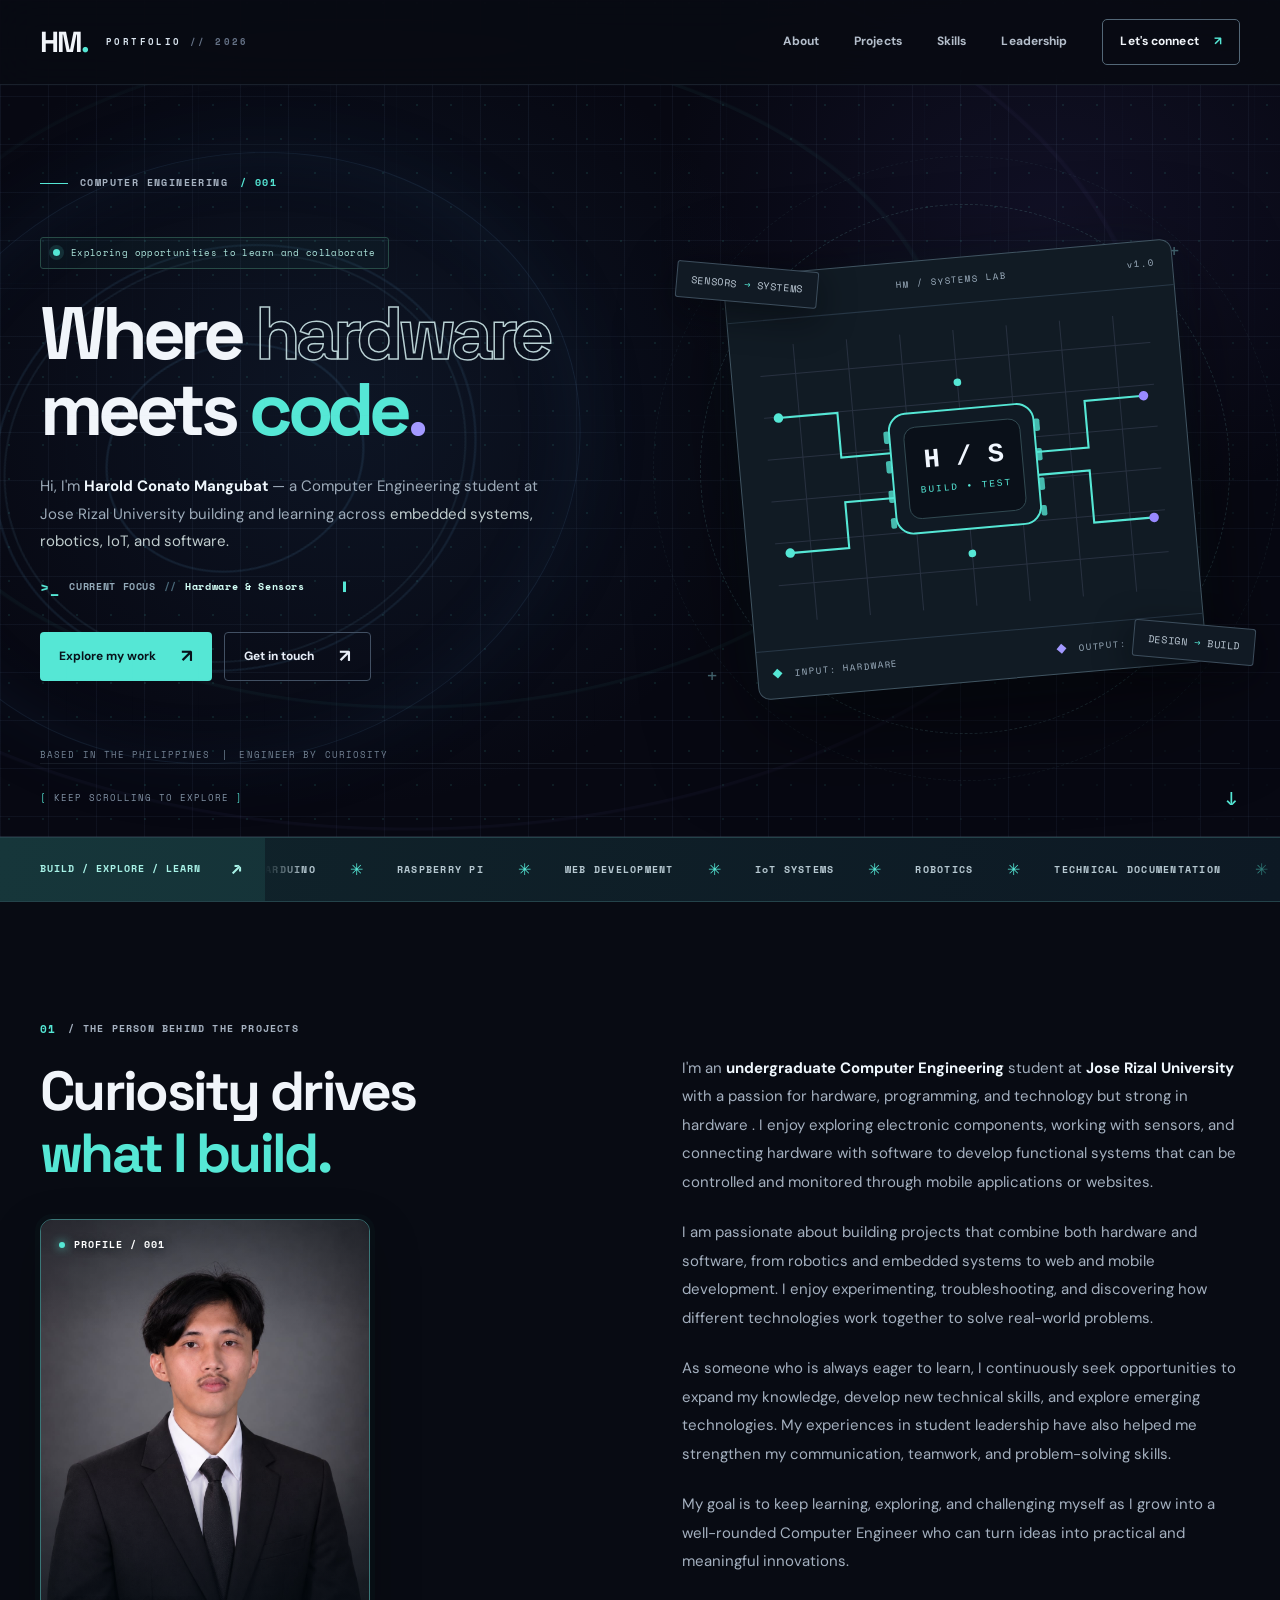
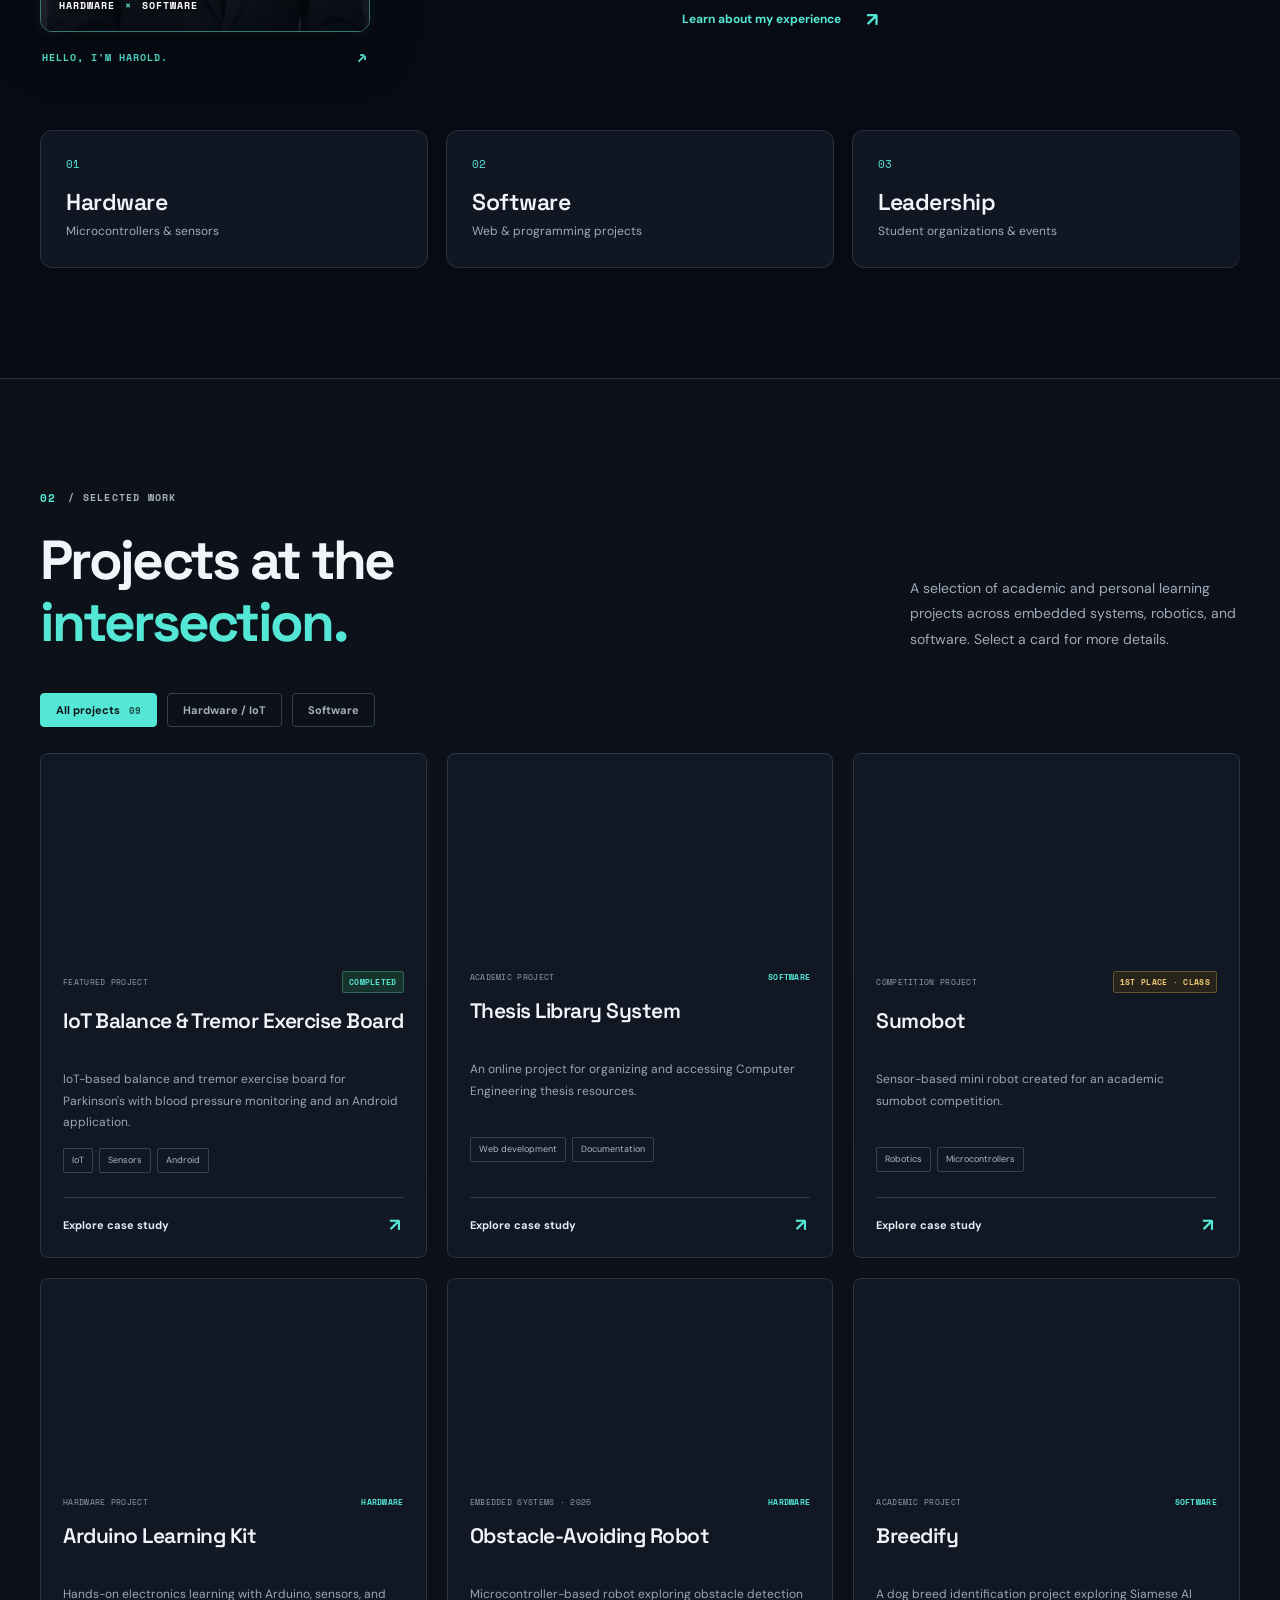
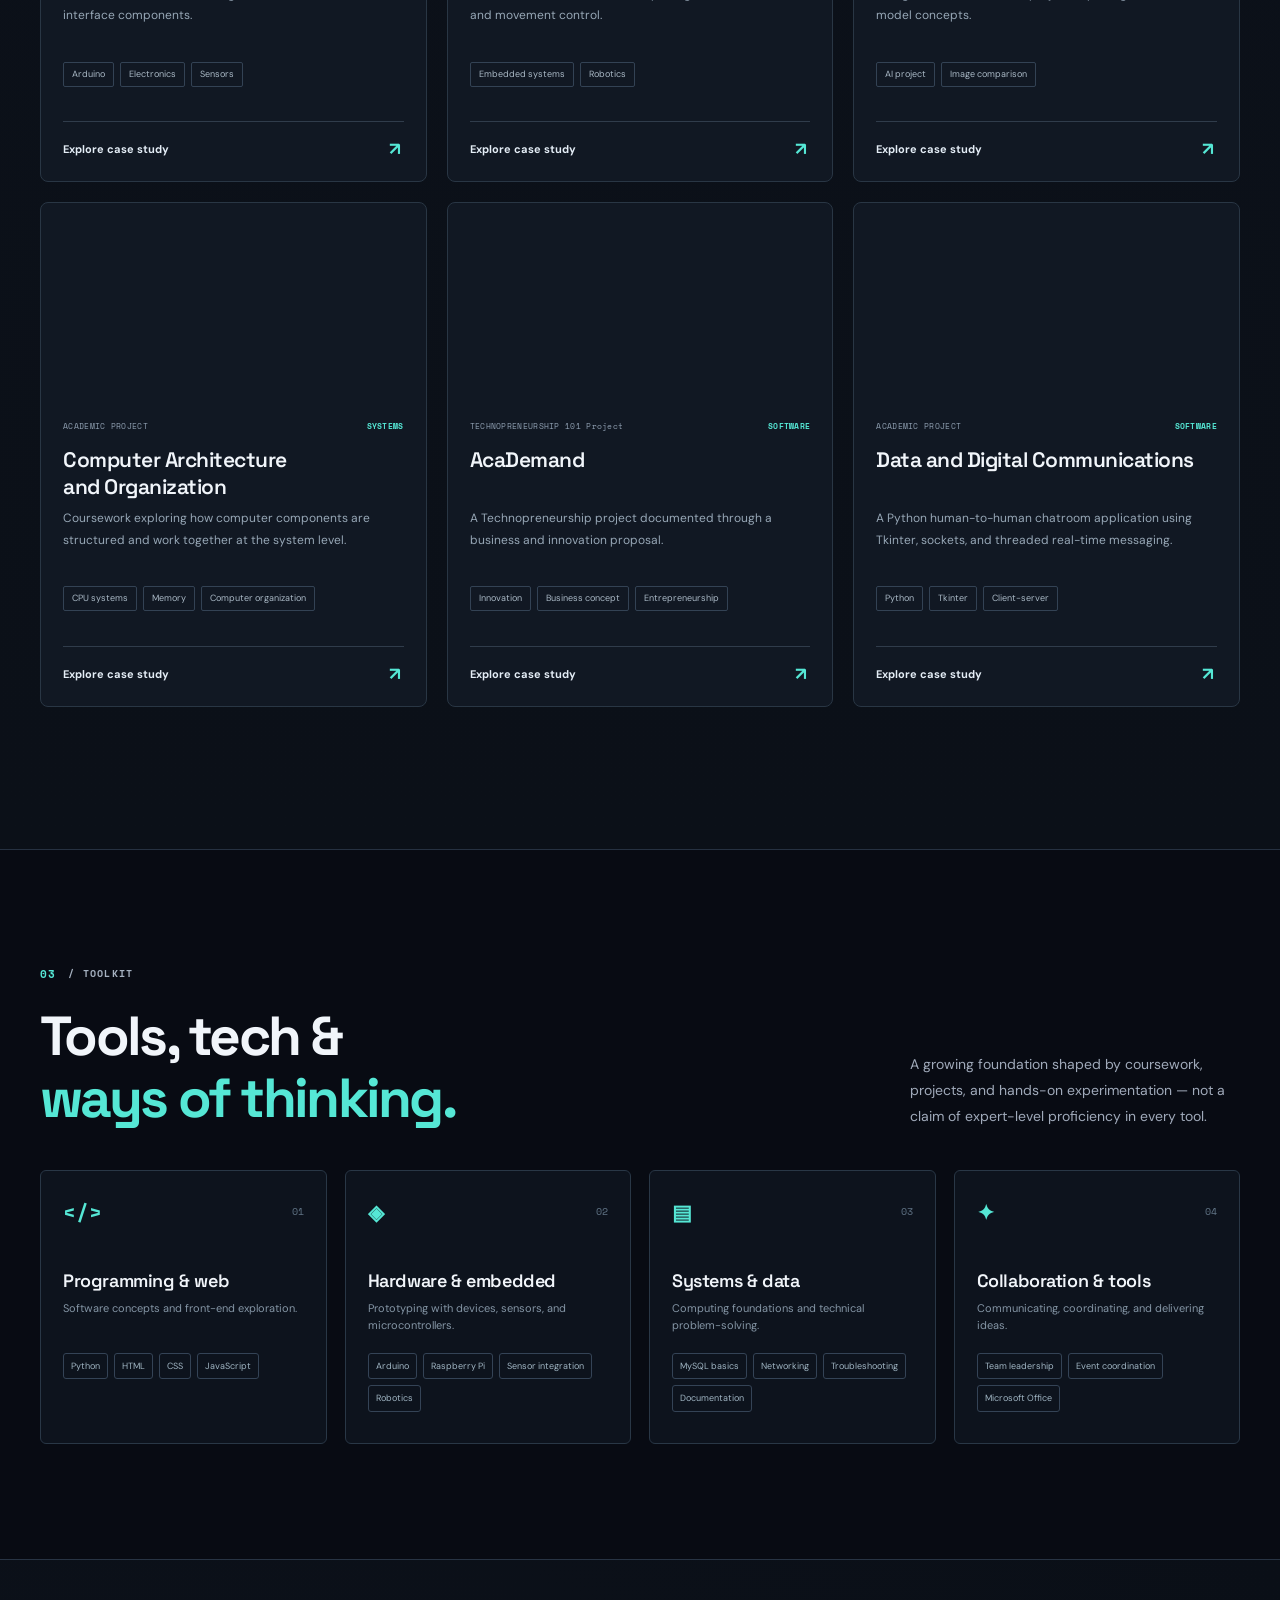
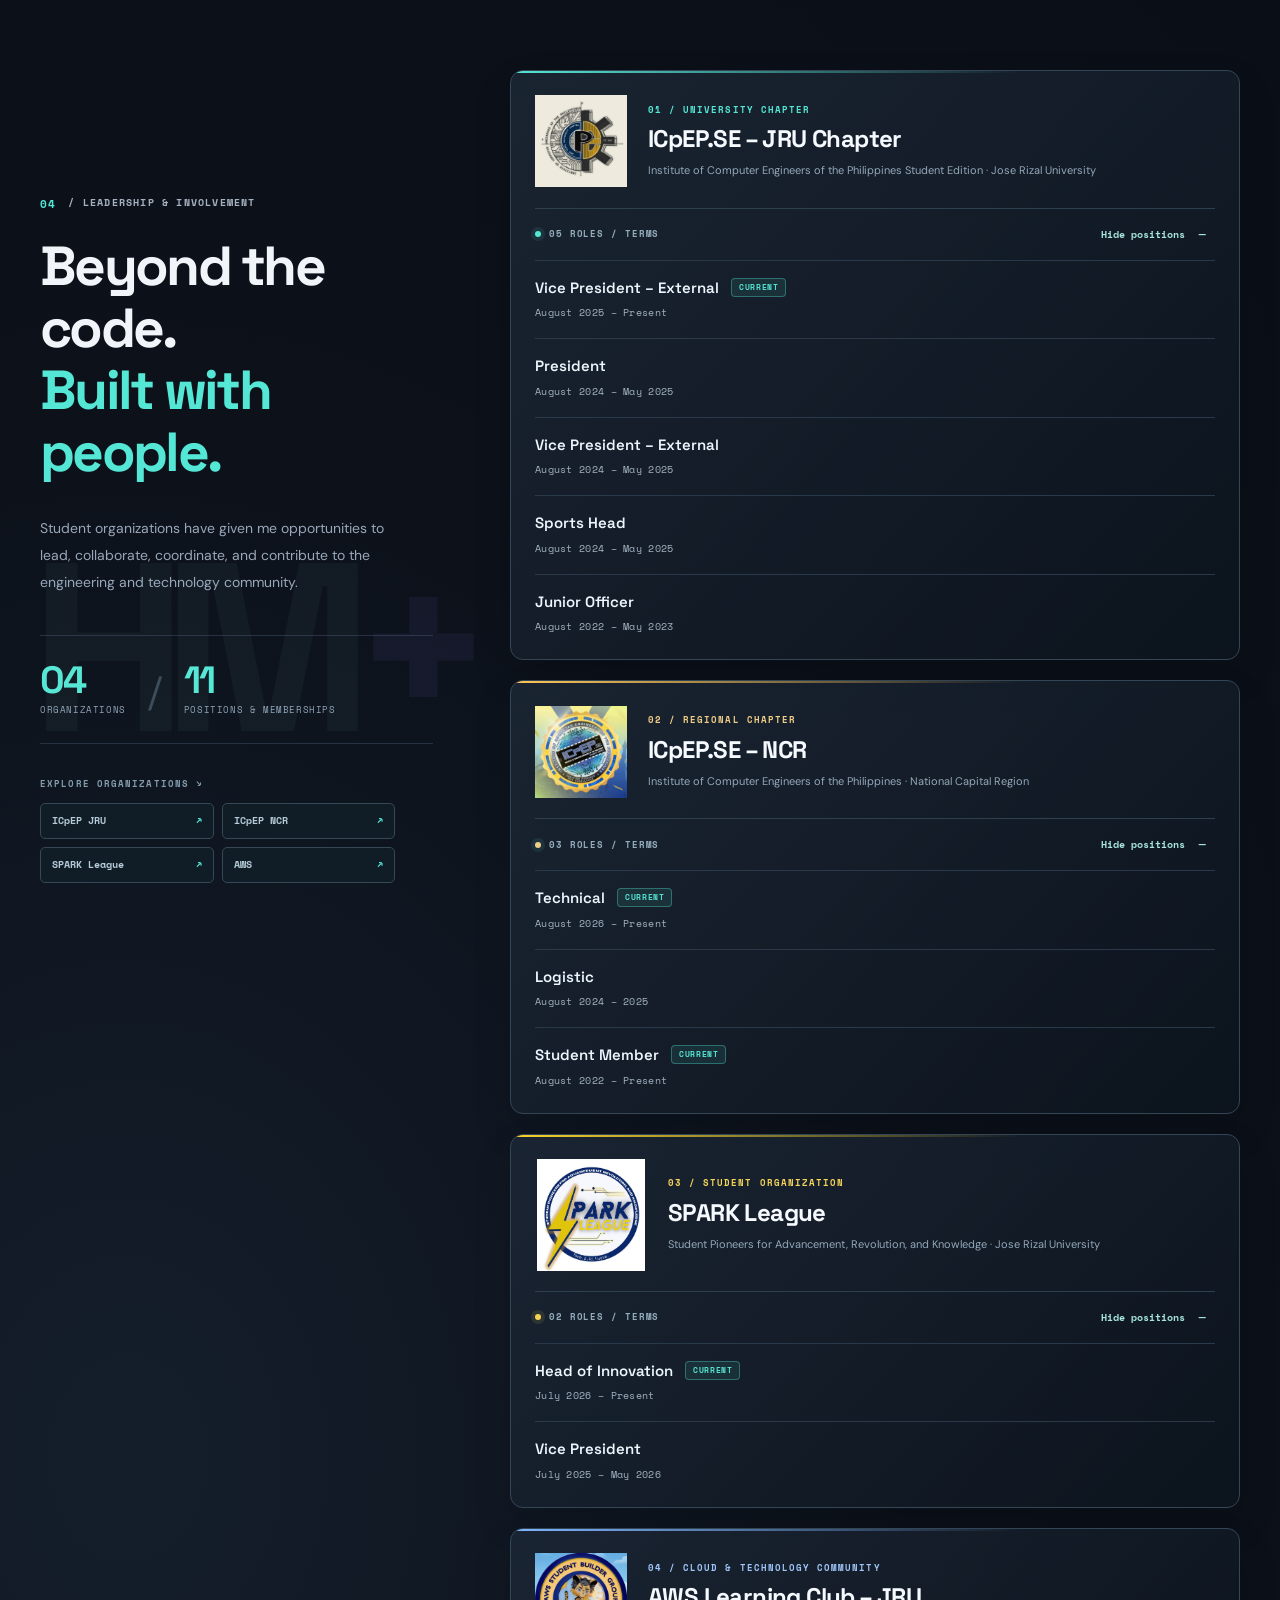
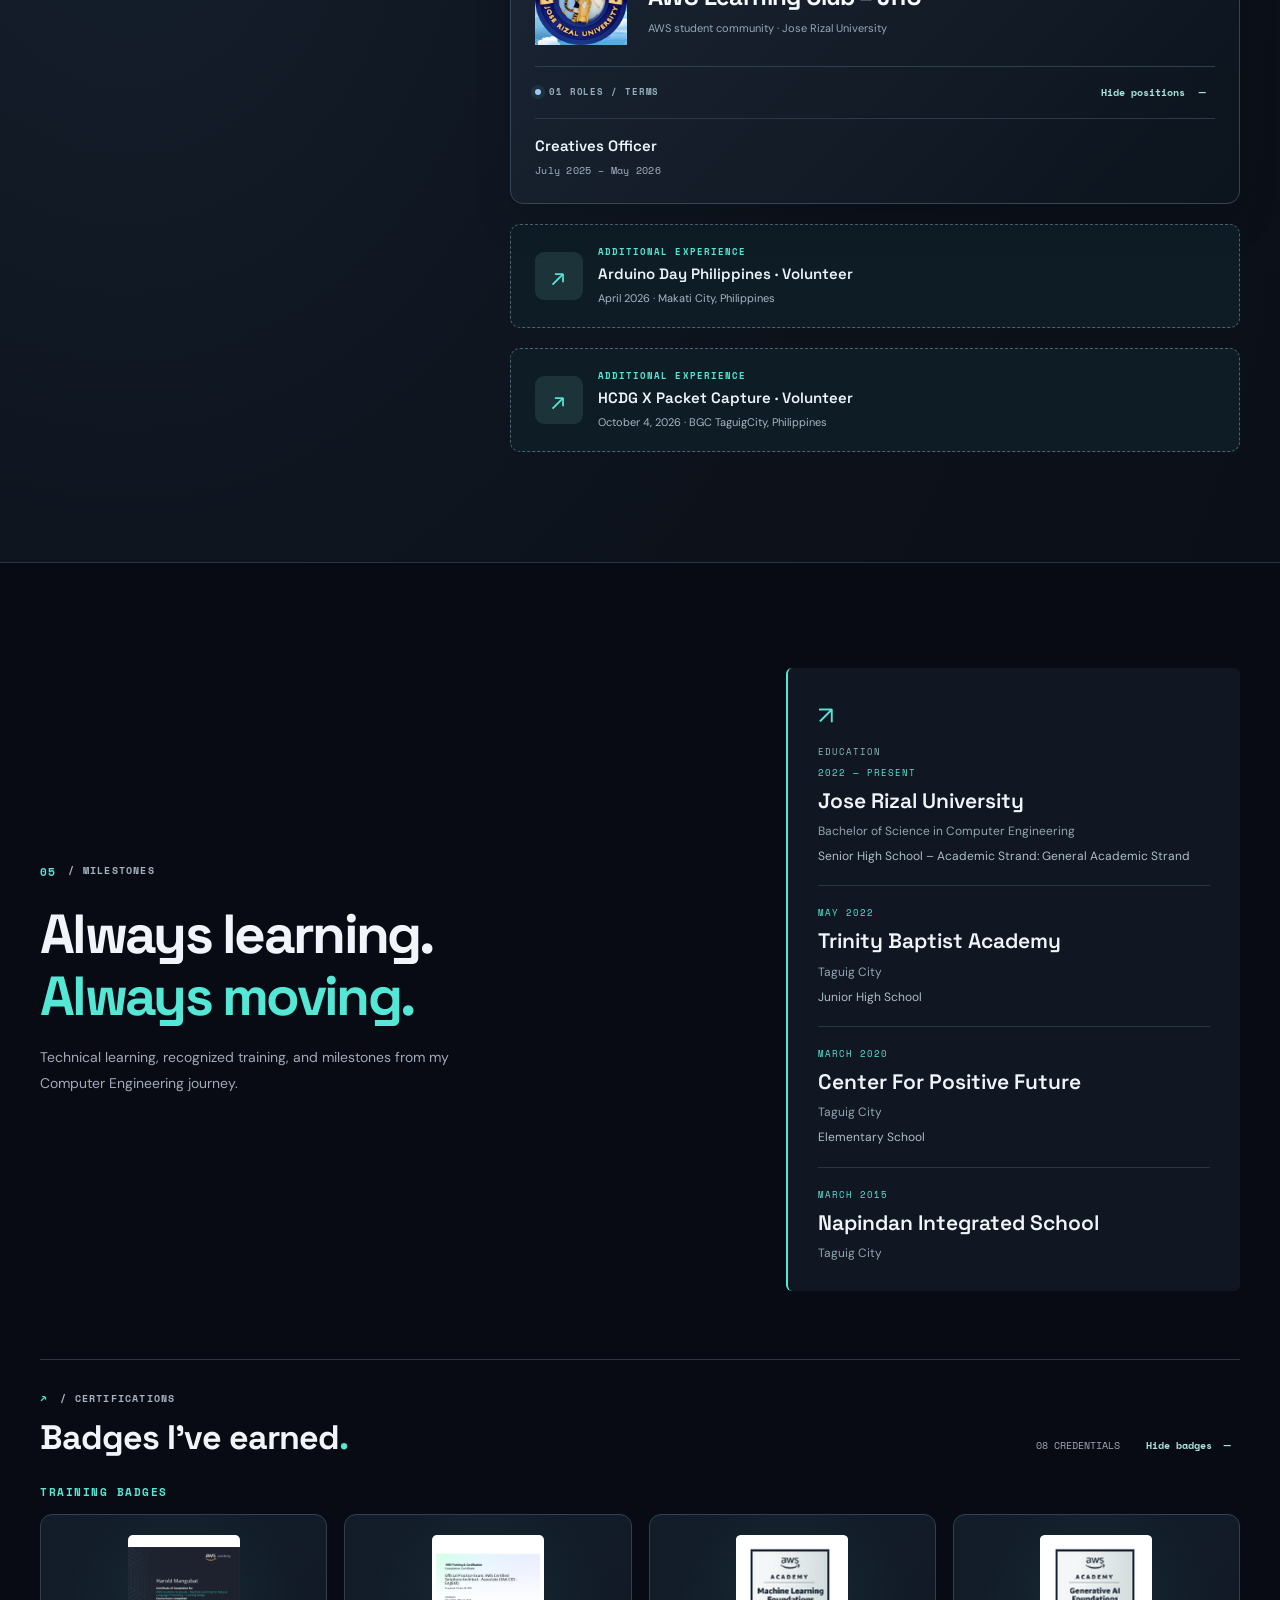
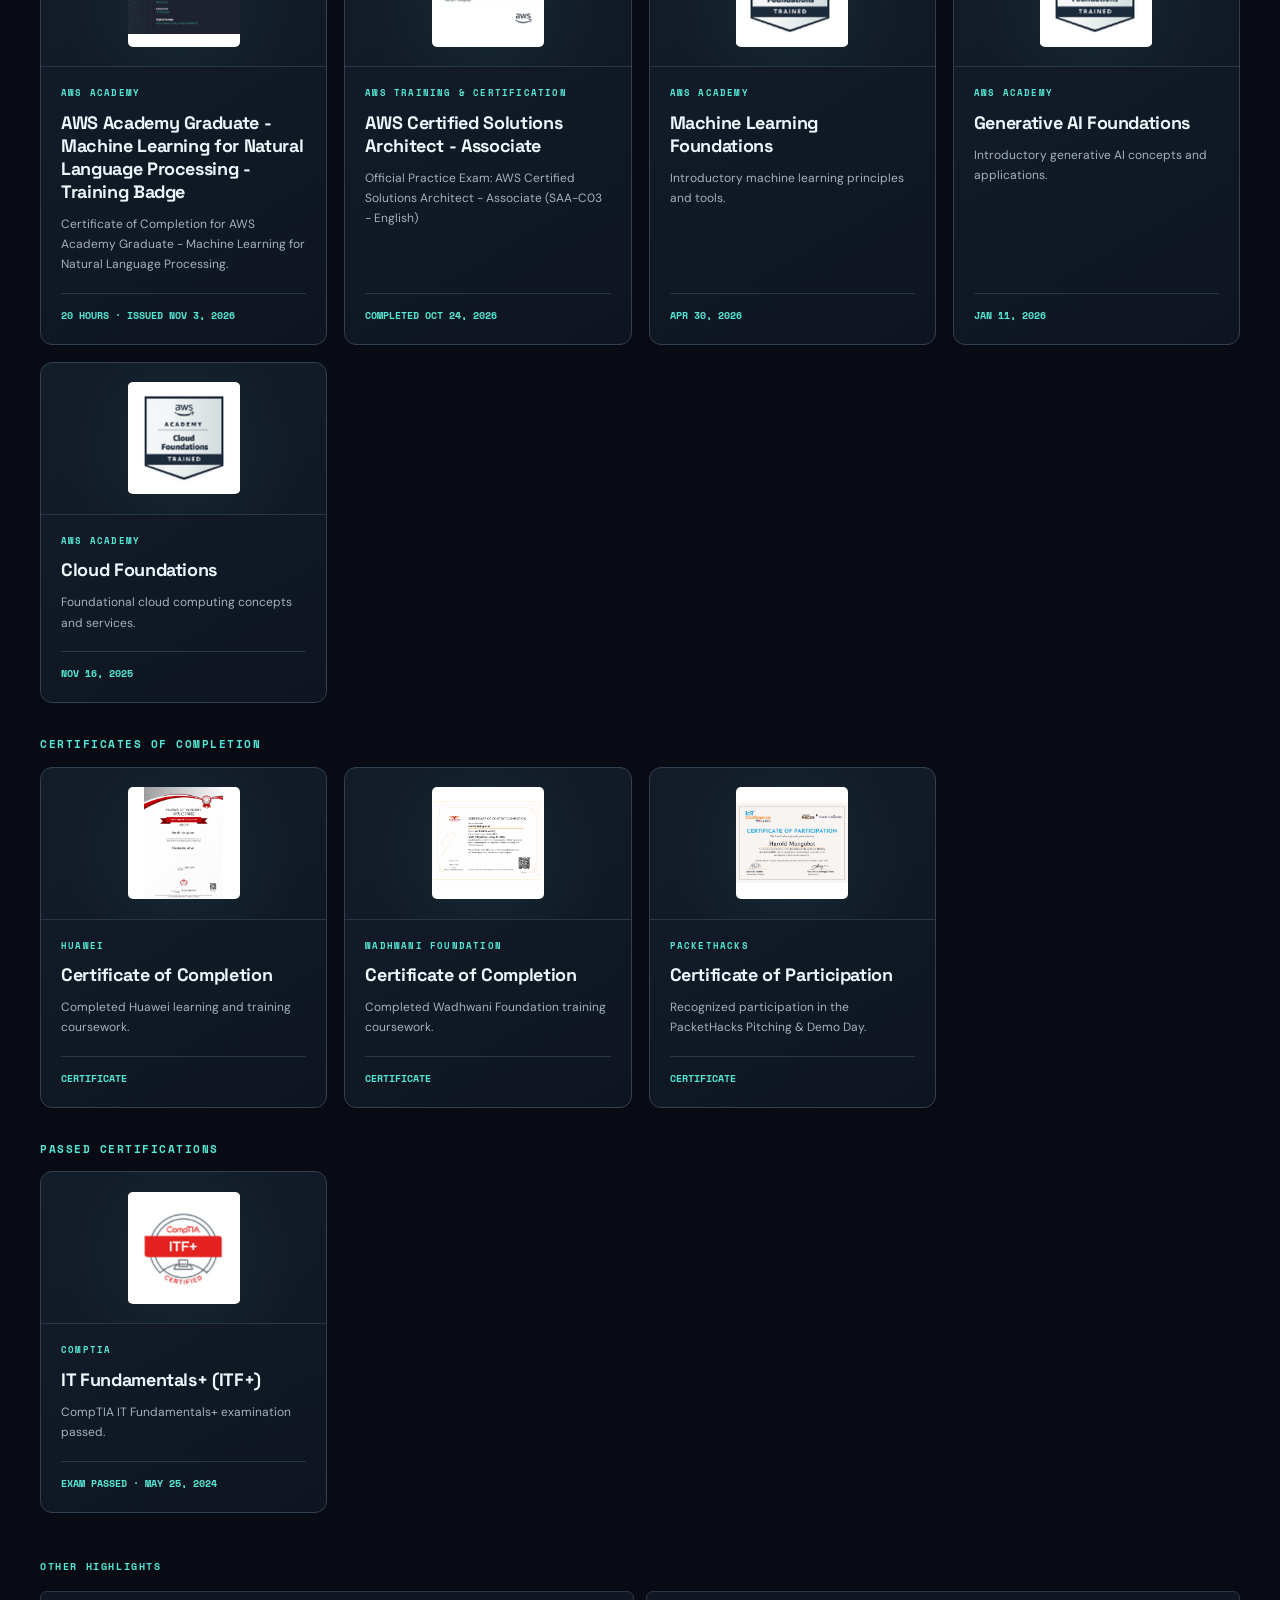
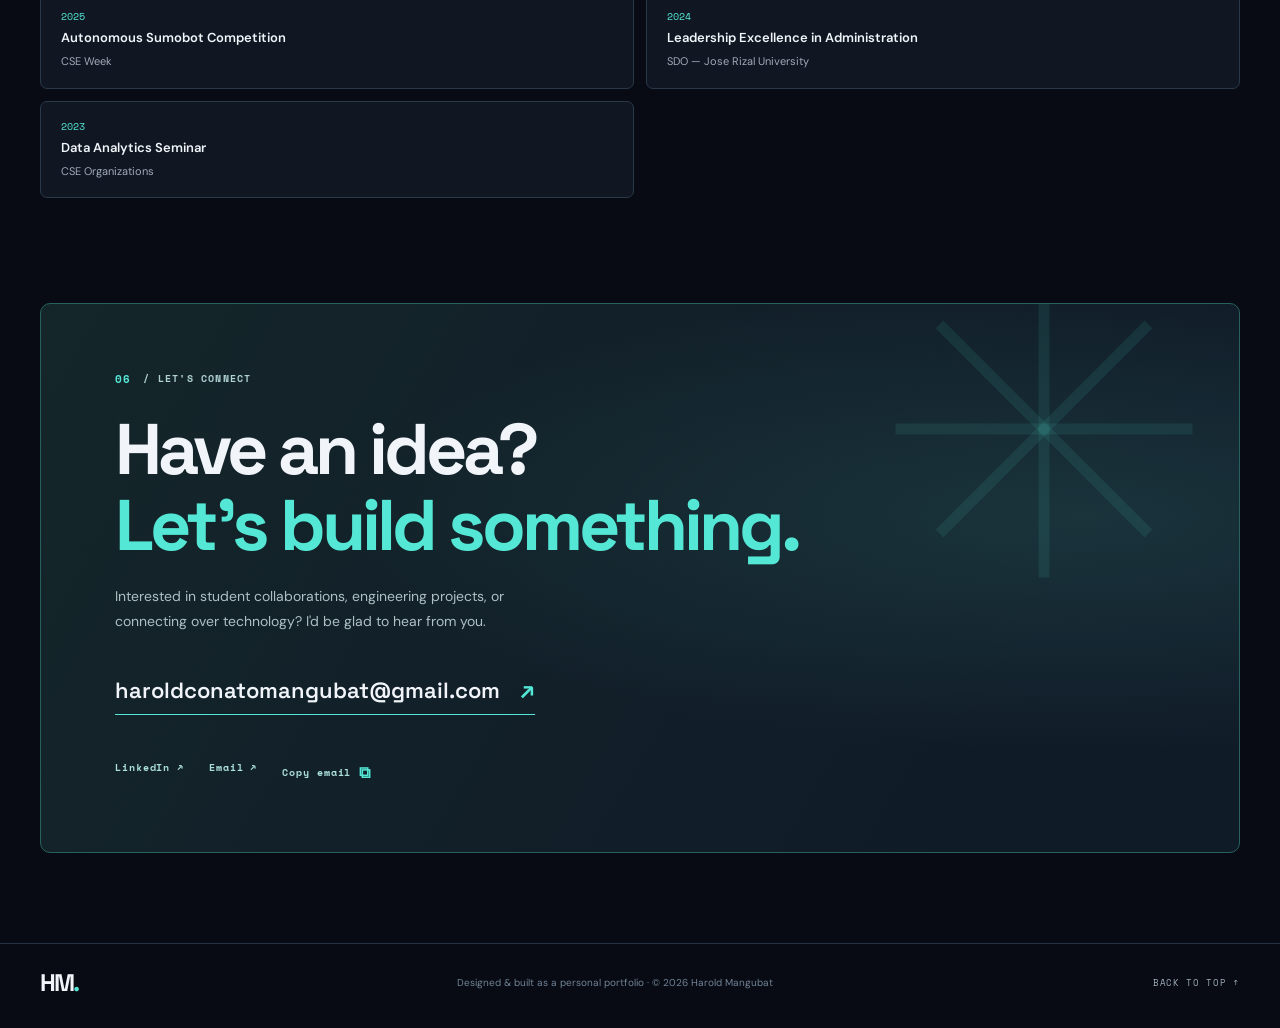
==== commit d4c2f0f6: "Update index.html" ====
--- a/index.html
+++ b/index.html
@@ -18,7 +18,7 @@
   <link rel="preconnect" href="https://fonts.googleapis.com" />
   <link rel="preconnect" href="https://fonts.gstatic.com" crossorigin />
   <link href="https://fonts.googleapis.com/css2?family=DM+Sans:wght@400;500;600;700&family=Space+Grotesk:wght@400;500;600;700&family=Space+Mono:wght@400;700&display=swap" rel="stylesheet" />
-  <link rel="stylesheet" href="style.css" />
+  <link rel="stylesheet" href="style.css?v=20261104-2" />
   <script src="script.js" defer></script>
   <title>Harold Mangubat | Computer Engineering Portfolio</title>
 </head>
--- a/style.css
+++ b/style.css
@@ -26,7 +26,13 @@
 
 .skip-link{position:fixed;z-index:9999;left:12px;top:-60px;padding:12px 18px;background:var(--mint);color:#051018;border-radius:8px;font-weight:700}.skip-link:focus{top:12px}
 
-.page-glow{position:absolute;z-index:-1;pointer-events:none;top:0;left:0;width:100%;height:760px;background:radial-gradient(ellipse 550px 390px at 83% 28%,rgba(85,231,213,.085),transparent 76%),radial-gradient(ellipse 500px 390px at 26% 16%,rgba(128,113,235,.065),transparent 75%)}
+.page-glow{position:fixed;z-index:-1;pointer-events:none;top:0;left:0;width:100%;height:100vh;overflow:hidden;background:linear-gradient(rgba(115,145,181,.075) 1px,transparent 1px),linear-gradient(90deg,rgba(115,145,181,.075) 1px,transparent 1px),radial-gradient(ellipse 620px 560px at 27% 45%,rgba(46,91,135,.16),transparent 72%),radial-gradient(ellipse 530px 420px at 82% 24%,rgba(78,68,153,.14),transparent 74%),#070812;background-size:48px 48px,48px 48px,auto,auto,auto;animation:ambientDrift 18s ease-in-out infinite alternate}
+.page-glow::before{content:'';position:absolute;left:-9%;top:12%;width:min(67vw,700px);aspect-ratio:1;border:1px solid rgba(74,123,168,.18);border-radius:50%;background:radial-gradient(ellipse at center,transparent 0 26%,rgba(71,121,158,.18) 26.2% 26.45%,transparent 26.7% 49%,rgba(71,121,158,.16) 49.2% 49.45%,transparent 49.7% 72%,rgba(71,121,158,.13) 72.2% 72.45%,transparent 72.7%),radial-gradient(ellipse at center,transparent 0 47%,rgba(98,154,181,.12) 47.15% 47.35%,transparent 47.6%);box-shadow:inset 0 0 75px rgba(52,124,173,.09),0 0 90px rgba(41,97,144,.08);transform:rotate(-18deg) scaleY(.86);animation:globeFloat 22s ease-in-out infinite alternate}
+.page-glow::after{content:'';position:absolute;inset:-10%;background-image:radial-gradient(circle,rgba(85,231,213,.40) 1px,transparent 1.6px),radial-gradient(ellipse at 35% 43%,transparent 0 38%,rgba(85,231,213,.18) 38.1% 38.3%,transparent 38.5%),radial-gradient(ellipse at 35% 43%,transparent 0 52%,rgba(153,141,255,.16) 52.1% 52.3%,transparent 52.5%);background-size:34px 34px,auto,auto;background-position:18px 8px,0 0,0 0;mask-image:linear-gradient(135deg,transparent 3%,black 22%,black 65%,transparent 93%);opacity:.24;animation:gridFloat 28s linear infinite,particlePulse 7s ease-in-out infinite alternate}
+@keyframes ambientDrift{0%{transform:scale(1) translate3d(-1.5%,0,0);filter:hue-rotate(0deg)}50%{transform:scale(1.06) translate3d(1%,2%,0)}100%{transform:scale(1.02) translate3d(-.5%,4%,0);filter:hue-rotate(18deg)}}
+@keyframes globeFloat{0%{transform:rotate(-20deg) scaleY(.86) translate3d(-1%,0,0)}100%{transform:rotate(-14deg) scaleY(.9) translate3d(3%,2%,0)}}
+@keyframes gridFloat{from{background-position:18px 8px,0 0,0 0}to{background-position:52px 42px,8px 3px,-6px 5px}}
+@keyframes particlePulse{from{opacity:.15}to{opacity:.3}}
 
 .site-header{z-index:50;position:sticky;top:0;background:rgba(8,11,19,.88);backdrop-filter:blur(20px);-webkit-backdrop-filter:blur(20px);border-bottom:1px solid rgba(80,99,119,.25)}
 
@@ -44,7 +50,7 @@
 
 .section-kicker{letter-spacing:1.2px;margin-bottom:22px}.section-kicker span{color:var(--mint);font-size:11px}.section-title{font:700 clamp(35px,4.3vw,59px)/1.13 var(--font-display);letter-spacing:-2.7px;margin-bottom:0}.section-title span{color:var(--mint)}.section-intro{max-width:330px;color:var(--muted);font-size:14px;line-height:1.85;margin:0}.section-top{display:flex;justify-content:space-between;gap:40px;align-items:end;margin-bottom:40px}
 
-.about-section{padding:118px 0 110px}.two-column-section{display:grid;grid-template-columns:1fr 1fr;gap:84px}.about-body{padding-top:34px}.about-body p{color:#a4b0bf;font-size:15px;line-height:1.9;margin-bottom:18px}.about-body strong{color:#eff7fd;font-weight:700}.inline-link{display:inline-flex;gap:25px;align-items:center;color:var(--mint);font-weight:700;font-size:12px;margin-top:14px}.inline-link span{font-size:19px}.about-stats{border-top:1px solid var(--line);border-bottom:1px solid var(--line);display:grid;grid-template-columns:repeat(3,1fr);margin-top:73px}.about-stats>div{padding:24px 25px 26px;display:flex;flex-direction:column;border-right:1px solid var(--line);gap:1px}.about-stats>div:first-child{padding-left:0}.about-stats>div:last-child{border-right:0}.about-stats strong{font:600 23px var(--font-display);letter-spacing:-.5px}.about-stats span:last-child{color:var(--dim);font-size:12px}.stat-mark{font:10px var(--font-mono);color:var(--mint);margin-bottom:9px}
+.about-section{padding:118px 0 110px}.two-column-section{display:grid;grid-template-columns:1fr 1fr;gap:84px}.about-body{padding-top:34px;max-width:620px}.about-body p{color:#a4b0bf;font-size:15px;line-height:1.9;margin-bottom:0;text-wrap:pretty}.about-body p + p{margin-top:22px}.about-body strong{color:#eff7fd;font-weight:700}.inline-link{display:inline-flex;gap:25px;align-items:center;color:var(--mint);font-weight:700;font-size:12px;margin-top:28px}.inline-link span{font-size:19px}.about-stats{border-top:1px solid var(--line);border-bottom:1px solid var(--line);display:grid;grid-template-columns:repeat(3,1fr);margin-top:73px}.about-stats>div{padding:24px 25px 26px;display:flex;flex-direction:column;border-right:1px solid var(--line);gap:1px}.about-stats>div:first-child{padding-left:0}.about-stats>div:last-child{border-right:0}.about-stats strong{font:600 23px var(--font-display);letter-spacing:-.5px}.about-stats span:last-child{color:var(--dim);font-size:12px}.stat-mark{font:10px var(--font-mono);color:var(--mint);margin-bottom:9px}
 
 .projects-section{background:linear-gradient(180deg,#0c111a 0%,#0b1018 100%);border-top:1px solid var(--line);border-bottom:1px solid var(--line);padding:110px 0 115px}.filter-bar{display:flex;gap:10px;align-items:center;margin:0 0 26px;flex-wrap:wrap}.filter-btn{border:1px solid #324052;background:transparent;color:#a4b0bd;border-radius:4px;padding:9px 15px;cursor:pointer;font:700 11px var(--font-main);transition:.2s}.filter-btn:hover{border-color:var(--mint);color:var(--mint)}.filter-btn.active{background:var(--mint);color:#0b141b;border-color:var(--mint)}.filter-btn span{font-family:var(--font-mono);font-size:9px;margin-left:6px;opacity:.75}.projects-grid{display:grid;grid-template-columns:repeat(3,minmax(0,1fr));gap:20px}.project-card{min-width:0;background:#111823;border:1px solid #293644;border-radius:8px;overflow:hidden;transition:transform .23s,border-color .23s,box-shadow .23s}.project-card:hover{transform:translateY(-5px);border-color:#5aa9a5;box-shadow:0 14px 30px rgba(0,0,0,.17)}.project-card[hidden]{display:none}.project-open{text-align:left;display:block;border:0;width:100%;padding:0;color:inherit;background:transparent;cursor:pointer}.project-open:focus-visible{outline-offset:-4px}.project-art{height:193px;position:relative;overflow:hidden;isolation:isolate;border-bottom:1px solid #2b3a49}.project-art:before{content:'';position:absolute;inset:0;background-image:linear-gradient(rgba(190,222,235,.067) 1px,transparent 1px),linear-gradient(90deg,rgba(190,222,235,.067) 1px,transparent 1px);background-size:25px 25px;z-index:-1;mask-image:linear-gradient(90deg,transparent,black 25%,black 75%,transparent)}.art-stafit{background:radial-gradient(ellipse at 54% 53%,#163e43,#0c1b27 72%)}.art-library{background:radial-gradient(ellipse at 54% 53%,#29274a,#15162e 72%)}.art-sumobot{background:radial-gradient(ellipse at 50% 53%,#394042,#171b23 74%)}.art-arduino{background:radial-gradient(ellipse at 54% 53%,#16394d,#0c1c2c 73%)}.art-obstacle{background:radial-gradient(ellipse at 50% 55%,#2b2443,#131526 75%)}.art-breedify{background:radial-gradient(ellipse at 50% 55%,#2f2347,#171527 73%)}.art-serial,.art-corner{position:absolute;z-index:10;font:9px var(--font-mono);letter-spacing:.9px;color:#a7c3c7}.art-serial{top:16px;left:18px}.art-corner{bottom:13px;right:16px}.art-corner span{color:var(--mint)}.project-content{padding:24px 22px 22px}.project-overline{display:flex;align-items:center;justify-content:space-between;gap:5px;font:8px var(--font-mono);letter-spacing:.3px;color:#91a1b3}.status-badge,.category-label{color:var(--mint);font:700 8px var(--font-mono);white-space:nowrap}.status-badge{border:1px solid #2e665b;background:#16332c;padding:4px 6px;border-radius:2px}.award-badge{border-color:#61532e;color:#efcb73;background:#28241b}.project-content h3{font:600 21px var(--font-display);letter-spacing:-.5px;margin:14px 0 8px}.project-content p{color:#97a7b6;font-size:12px;line-height:1.8;min-height:64px;margin:0 0 14px}.project-tags,.dialog-tags,.skill-chips{display:flex;gap:6px;flex-wrap:wrap}.project-tags span{color:#aab9c6;border:1px solid #334254;font-size:9px;padding:4px 8px;border-radius:2px}.card-action{margin-top:23px;padding-top:17px;border-top:1px solid #303c4b;display:flex;justify-content:space-between;align-items:center;color:#e4edf6;font-size:11px;font-weight:700}.card-action span{color:var(--mint);font-size:18px}.projects-note{font:10px/1.9 var(--font-mono);color:#738597;margin:27px 0 0}.projects-note span{color:var(--mint)}
 
@@ -66,7 +72,7 @@
 
 .experience-section{border-top:1px solid #283444;border-bottom:1px solid #283444;padding:110px 0;background:radial-gradient(ellipse at 10% 68%,#141e2b 0%,#0c111a 48%,#0a0f17 100%);overflow:hidden}.experience-layout{display:grid;grid-template-columns:.85fr 1.15fr;gap:110px}.experience-side{position:relative}.experience-side>p:not(.section-kicker){font-size:14px;line-height:1.9;color:#98a7b9;max-width:335px;margin-top:32px}.experience-decoration{font:700 clamp(130px,19vw,240px) var(--font-display);letter-spacing:-25px;color:#a0eae40b;position:absolute;top:300px;left:-10px;user-select:none}.experience-decoration span{color:#9889ff11}.timeline{border-left:1px solid #3d4f5e;padding-left:34px}.timeline-item{position:relative;padding-bottom:35px;border-bottom:1px solid #2e3a49;margin-bottom:30px}.timeline-item:before{content:'';position:absolute;height:8px;width:8px;border-radius:50%;background:var(--mint);left:-39px;top:2px;box-shadow:0 0 0 5px #122c30}.timeline-date{font:9px var(--font-mono);color:var(--mint);letter-spacing:1px;margin-bottom:11px}.timeline-head{display:flex;justify-content:space-between;align-items:center}.timeline-head h3{font:600 21px var(--font-display);margin:0}.mini-dot{width:5px;height:5px;border:1px solid #698e93;transform:rotate(45deg)}.timeline-place{color:#c1cbd5!important;font-size:11px!important;margin-top:8px!important}.timeline-item p{color:#8899a9;font-size:12px;line-height:1.8;margin-bottom:0}.timeline-note{color:#7d8f9f;font:10px/1.8 var(--font-mono);margin:0}
 
-.recognition-section{padding:117px 0 116px}.recognition-grid{display:grid;grid-template-columns:1fr 1fr;gap:85px}.education-card{margin-top:60px;border-left:2px solid var(--mint);background:#101722;padding:24px 27px;max-width:420px}.education-icon{font-size:25px;color:var(--mint)}.small-label{font:9px var(--font-mono);color:#8dbcb8;letter-spacing:1px;margin:8px 0 8px}.education-card h3{font:600 21px/1.35 var(--font-display);max-width:330px;margin:0 0 9px}.education-card>p:last-child{font-size:12px;color:#91a5b1;margin:0}.recognition-head{font:700 10px var(--font-mono);letter-spacing:1.6px;color:var(--mint);margin:8px 0 20px}.recognition-row{display:grid;grid-template-columns:30px 1fr 17px;gap:15px;align-items:center;padding:19px 0;border-bottom:1px solid #273746}.recognition-row:first-of-type{border-top:1px solid #273746}.recognition-row>span:first-child{font:10px var(--font-mono);color:#6f8293}.recognition-row>span:last-child{color:#8aa3af}.recognition-row strong{display:block;font-size:13px;font-weight:700;line-height:1.4}.recognition-row small{display:block;color:#8999a9;font-size:11px;margin-top:4px;line-height:1.4}
+.recognition-section{padding:117px 0 116px}.recognition-grid{display:grid;grid-template-columns:1fr 1fr;gap:85px}.education-card{margin-top:60px;border-left:2px solid var(--mint);background:#101722;padding:24px 27px;max-width:420px}.education-icon{font-size:25px;color:var(--mint)}.small-label{font:9px var(--font-mono);color:#8dbcb8;letter-spacing:1px;margin:8px 0 8px}.education-item + .education-item{margin-top:20px;padding-top:20px;border-top:1px solid #273746}.education-period{font:9px var(--font-mono);color:var(--mint);letter-spacing:1px;margin:0 0 8px}.education-card h3{font:600 21px/1.35 var(--font-display);max-width:330px;margin:0 0 7px}.education-card .education-item > p:not(.education-period){font-size:12px;color:#91a5b1;margin:0}.education-detail{margin-top:5px!important;color:#aebdc8!important;line-height:1.55}.recognition-head{font:700 10px var(--font-mono);letter-spacing:1.6px;color:var(--mint);margin:8px 0 20px}.recognition-row{display:grid;grid-template-columns:30px 1fr 17px;gap:15px;align-items:center;padding:19px 0;border-bottom:1px solid #273746}.recognition-row:first-of-type{border-top:1px solid #273746}.recognition-row>span:first-child{font:10px var(--font-mono);color:#6f8293}.recognition-row>span:last-child{color:#8aa3af}.recognition-row strong{display:block;font-size:13px;font-weight:700;line-height:1.4}.recognition-row small{display:block;color:#8999a9;font-size:11px;margin-top:4px;line-height:1.4}
 
 .contact-section{padding:0 0 90px}.contact-panel{position:relative;overflow:hidden;border:1px solid #27615d;background:radial-gradient(ellipse at 87% 39%,rgba(61,141,133,.21),transparent 50%),linear-gradient(120deg,#14262a,#101b28 80%);border-radius:10px;padding:66px 74px 68px}.contact-panel>.section-kicker{color:#afd1d1}.contact-panel h2{position:relative;z-index:1;font:700 clamp(42px,5.6vw,75px)/1.07 var(--font-display);letter-spacing:-4px;margin:0 0 20px}.contact-panel h2 span{color:var(--mint)}.contact-panel>p:not(.section-kicker){color:#adc1c5;max-width:450px;font-size:14px;line-height:1.8}.contact-decoration{position:absolute;right:30px;top:-80px;font-size:450px;line-height:1;color:rgba(85,231,213,.057);pointer-events:none}.contact-email{display:inline-flex;gap:20px;align-items:center;color:var(--text);font:600 clamp(14px,2.2vw,22px) var(--font-display);border-bottom:1px solid var(--mint);padding:8px 0 9px;margin-top:18px;word-break:break-word}.contact-email span{color:var(--mint);font-size:24px}.contact-links{display:flex;gap:25px;flex-wrap:wrap;margin-top:45px}.contact-links a{font:700 10px var(--font-mono);letter-spacing:.9px;color:#abdfd9}.contact-links a:hover{text-decoration:underline}.contact-links [hidden]{display:none}
 
@@ -81,6 +87,24 @@
 @media(max-width:750px){.container{width:min(calc(100% - 36px),var(--max))}.header-inner{min-height:70px}.brand-label{display:none}.menu-toggle{display:flex;flex-direction:column;align-items:center;justify-content:center;gap:6px;padding:10px;width:42px;height:42px;background:transparent;border:1px solid #445363;border-radius:4px;cursor:pointer}.menu-toggle span{height:2px;width:19px;background:#dae9ef;transition:transform .2s,opacity .2s}.menu-toggle[aria-expanded=true] span:first-child{transform:translateY(8px) rotate(45deg)}.menu-toggle[aria-expanded=true] span:nth-child(2){opacity:0}.menu-toggle[aria-expanded=true] span:last-child{transform:translateY(-8px) rotate(-45deg)}.main-nav{display:none;position:absolute;top:69px;left:0;width:100%;flex-direction:column;align-items:stretch;padding:16px 18px 25px;background:#0d131c;border-bottom:1px solid #293b46;gap:4px}.main-nav.open{display:flex}.main-nav>a{padding:13px 10px;font-size:14px}.main-nav .nav-contact{margin-top:6px;text-align:center}.hero{padding-top:43px}.hero-grid{display:flex;flex-direction:column;align-items:stretch;gap:5px}.hero-content{order:1}.hero-visual{order:2;min-height:410px;margin:20px 15px 0}.hero h1{font-size:clamp(47px,10vw,74px);letter-spacing:-3.3px;white-space:normal}.hero-meta{margin-top:40px}.availability{margin-top:35px}.pill-left{left:-14px}.pill-right{right:-14px}.hero-bottom{margin-top:0}.two-column-section,.recognition-grid,.experience-layout{grid-template-columns:1fr;gap:28px}.about-section,.projects-section,.skills-section,.experience-section,.recognition-section{padding:75px 0}.about-body{padding-top:6px}.about-stats{margin-top:45px}.section-top{align-items:start;flex-direction:column;gap:24px}.section-intro{max-width:540px}.experience-decoration{display:none}.timeline{margin-left:5px}.recognition-grid{gap:45px}.education-card{margin-top:30px}.contact-panel{padding:44px 29px}.contact-decoration{font-size:320px;right:-40px;top:10px}.contact-panel h2{letter-spacing:-2.5px}.contact-links{margin-top:30px}.site-footer{padding-bottom:24px}.footer-inner{flex-wrap:wrap;gap:12px}.footer-inner>span:nth-child(2){order:3;flex-basis:100%}}
 
 @media(max-width:550px){.eyebrow,.section-kicker{font-size:9px}.hero h1{font-size:clamp(44px,10vw,62px);line-height:1.1}.hero-lead{font-size:14px}.hero-actions{gap:8px}.btn{font-size:11px;padding:0 15px;gap:14px}.hero-visual{min-height:315px;margin:10px 0 0}.circuit-board{width:min(100%,335px)}.board-top,.board-bottom{font-size:7px;height:35px}.diagram{padding:8px}.orbital{width:350px;height:350px}.orbital-b{width:420px;height:420px}.visual-pill{font-size:8px;padding:7px 9px}.pill-left{top:26px;left:1px}.pill-right{bottom:34px;right:0}.hero-meta{font-size:8px;gap:9px;flex-wrap:wrap}.hero-bottom{font-size:8px}.section-title{font-size:clamp(32px,8.6vw,46px);letter-spacing:-1.5px}.projects-grid,.skills-grid{grid-template-columns:1fr}.project-art{height:220px}.about-stats{grid-template-columns:1fr}.about-stats>div{border-right:0;border-bottom:1px solid var(--line);padding:16px 0}.about-stats>div:last-child{border-bottom:0}.skill-panel{min-height:0}.skill-panel-head{margin-bottom:20px}.project-content p{min-height:0}.contact-panel{padding:42px 21px}.contact-panel h2{font-size:clamp(34px,10vw,54px)}.contact-email{font-size:14px}.dialog-inner{padding:22px}.dialog-split{grid-template-columns:1fr;gap:7px}}
+
+/* Computer Architecture and Organization project artwork */
+.art-architecture{background:radial-gradient(ellipse at 50% 53%,#18384a,#0c1a29 74%)}
+.art-ddc{background:radial-gradient(ellipse at 50% 53%,#123d50,#0a1728 74%)}
+.ddc-graphic{position:absolute;left:50%;top:51%;width:210px;height:135px;transform:translate(-50%,-50%)}
+.ddc-center{position:absolute;left:50%;top:50%;width:78px;height:50px;transform:translate(-50%,-50%);display:grid;place-items:center;border:1px solid #72d8d4;border-radius:7px;background:#12313e;color:#e8ffff;font:700 12px var(--font-mono);letter-spacing:1px;box-shadow:0 0 28px rgba(85,231,213,.2)}
+.ddc-center span{display:block;color:var(--mint);font-size:18px;line-height:.7}
+.ddc-node{position:absolute;width:15px;height:15px;border:2px solid #8fded9;border-radius:50%;background:#0d2735;box-shadow:0 0 14px rgba(85,231,213,.3)}
+.ddc-node-a{left:8px;top:15px}.ddc-node-b{right:8px;top:13px}.ddc-node-c{left:11px;bottom:14px}
+.ddc-link{position:absolute;height:1px;background:linear-gradient(90deg,rgba(85,231,213,.2),#55e7d5,rgba(163,153,255,.25));transform-origin:left center;opacity:.75}
+.ddc-link-a{width:75px;left:19px;top:26px;transform:rotate(20deg)}.ddc-link-b{width:78px;right:18px;top:26px;transform:rotate(161deg)}.ddc-link-c{width:72px;left:20px;bottom:23px;transform:rotate(-19deg)}
+.architecture-graphic{position:absolute;left:50%;top:51%;display:flex;align-items:center;gap:10px;transform:translate(-50%,-50%)}
+.architecture-chip{position:relative;width:92px;height:78px;border:2px solid #6dd8cf;border-radius:8px;background:#17333e;display:grid;place-items:center;box-shadow:0 0 28px #54d9ce33}
+.architecture-chip span,.architecture-memory span{font:700 17px var(--font-mono);color:#d9fffb}
+.architecture-chip i{position:absolute;width:7px;height:7px;background:#75d9d0}
+.architecture-chip i:nth-of-type(1){left:-5px;top:14px}.architecture-chip i:nth-of-type(2){left:-5px;bottom:14px}.architecture-chip i:nth-of-type(3){right:-5px;top:14px}.architecture-chip i:nth-of-type(4){right:-5px;bottom:14px}
+.architecture-lines{display:grid;gap:8px}.architecture-lines span{width:31px;height:2px;background:#876fe8;box-shadow:0 0 8px #876fe888}
+.architecture-memory{width:68px;height:58px;border:1px solid #9c8bef;border-radius:5px;background:#292347;display:grid;place-items:center;box-shadow:0 0 24px #887be633}.architecture-memory i{position:absolute;width:5px;height:5px;background:#b8a9ff}.architecture-memory i:nth-of-type(1){margin-top:-28px}.architecture-memory i:nth-of-type(2){margin-top:28px}.architecture-memory i:nth-of-type(3){margin-left:78px}
 
 @media(prefers-reduced-motion:reduce){html{scroll-behavior:auto}*,*::before,*::after{animation-duration:.001ms!important;animation-iteration-count:1!important;transition-duration:.001ms!important}}
 
@@ -360,13 +384,31 @@
 .recognition-description {max-width:410px;color:var(--muted);font-size:14px;line-height:1.85;margin:18px 0 0;}
 .recognition-modern .education-card {margin:0;max-width:none;width:100%;padding:27px 30px;border-radius:6px;min-width:0;}
 .credentials-heading {display:flex;align-items:end;justify-content:space-between;gap:15px;border-top:1px solid #2b3947;padding-top:30px;margin-bottom:25px;}
+.credentials-actions {display:flex;align-items:center;gap:18px;}
+.credentials-toggle {display:inline-flex;align-items:center;gap:10px;padding:5px 7px;background:transparent;border:1px solid transparent;border-radius:4px;color:#a7e5dd;font:700 10px var(--font-mono);cursor:pointer;transition:.2s;}
+.credentials-toggle:hover {color:#f6fffd;background:#22403e;border-color:#376c69;}
+.credentials-toggle .toggle-symbol {font-size:17px;line-height:1;font-weight:400;}
+.credentials-list[hidden] {display:none!important;}
 .credentials-heading .section-kicker {margin:0 0 9px;}
 .credentials-heading h3 {font:700 clamp(24px,3vw,34px)/1.25 var(--font-display);letter-spacing:-1px;margin:0;}
 .credentials-count {font:10px var(--font-mono);color:var(--muted);white-space:nowrap;}
 .credential-grid {display:grid;grid-template-columns:repeat(4,minmax(0,1fr));gap:17px;align-items:stretch;width:100%;}
+.credential-group + .credential-group {margin-top:34px;}
+.credential-group-title {font:700 11px/1.4 var(--font-mono);letter-spacing:1.5px;text-transform:uppercase;color:var(--mint);margin:0 0 14px;}
 .credential-card {min-width:0;border:1px solid #324151;background:linear-gradient(150deg,#131d2a,#0e1520);border-radius:12px;overflow:hidden;display:flex;flex-direction:column;transition:transform .25s,border-color .25s,box-shadow .25s;}
 .credential-card:hover {transform:translateY(-5px);border-color:#55e7d5;box-shadow:0 16px 32px rgba(0,0,0,.22);}
+.credential-grid .credential-card[data-date-sort="2026-11-03"] {order:1;}
+.credential-grid .credential-card[data-date-sort="2026-10-24"] {order:2;}
+.credential-grid .credential-card[data-date-sort="2026-04-30"] {order:3;}
+.credential-grid .credential-card[data-date-sort="2026-01-11"] {order:4;}
+.credential-grid .credential-card[data-date-sort="2025-11-16"] {order:5;}
 .credential-art {height:152px;display:flex;align-items:center;justify-content:center;background:radial-gradient(circle at 50% 60%,rgba(85,231,213,.08),transparent 70%);border-bottom:1px solid #283748;padding:19px;}
+.credential-pdf-link {display:flex;flex-direction:column;align-items:center;justify-content:center;gap:8px;width:112px;height:112px;border:1px solid #4b777b;border-radius:8px;background:linear-gradient(145deg,#17323b,#101b28);color:#e9fffc;text-decoration:none;transition:transform .2s,border-color .2s,background .2s;}
+.credential-pdf-link:hover,.credential-pdf-link:focus-visible {transform:translateY(-3px);border-color:var(--mint);background:linear-gradient(145deg,#1b4a50,#142536);}
+.credential-pdf-link span {color:var(--mint);font:700 27px/1 var(--font-display);letter-spacing:1px;}
+.credential-pdf-link small {color:#a9bec8;font:700 8px/1.4 var(--font-mono);letter-spacing:.8px;text-align:center;}
+.credential-image-button {display:flex;align-items:center;justify-content:center;width:112px;height:112px;padding:0;border:0;background:transparent;border-radius:5px;cursor:zoom-in;}
+.credential-image-button:focus-visible {outline:2px solid var(--mint);outline-offset:4px;}
 .credential-art img {display:block;width:112px;height:112px;max-width:100%;object-fit:contain;border-radius:5px;background:#fff;}
 .credential-content {display:flex;flex-direction:column;flex:1;padding:19px 20px 21px;min-width:0;}
 .credential-provider {color:var(--mint);font:700 9px/1.5 var(--font-mono);letter-spacing:1.2px;margin:0 0 11px;}
@@ -379,13 +421,45 @@
 .recognition-mini {padding:17px 20px;border:1px solid #2a3949;background:#101722;border-radius:7px;min-width:0;display:flex;gap:5px;flex-direction:column;}
 .recognition-mini > span {font:10px var(--font-mono);color:var(--mint);}
 .recognition-mini strong {font:600 13px/1.45 var(--font-main);color:var(--text);}
+.recognition-link {color:inherit;text-decoration:none;}
+.recognition-link:hover,.recognition-link:focus-visible {color:var(--mint);text-decoration:underline;text-underline-offset:3px;}
+.dialog-resources {margin-top:28px;padding-top:21px;border-top:1px solid #2b3947;}
+.dialog-resources h3 {font:700 10px/1.4 var(--font-mono);letter-spacing:1.5px;color:var(--mint);margin:0 0 13px;}
+.dialog-resource-links {display:flex;flex-wrap:wrap;gap:9px;}
+.dialog-resource-link {display:inline-flex;align-items:center;gap:8px;padding:10px 12px;border:1px solid #334454;border-radius:4px;color:#dcecf1;text-decoration:none;font:700 10px/1.3 var(--font-mono);transition:.2s;}
+.dialog-resource-link span {color:var(--mint);font-size:9px;}
+.dialog-resource-link b {color:var(--mint);font-size:14px;font-weight:400;}
+.dialog-resource-link:hover,.dialog-resource-link:focus-visible {border-color:var(--mint);background:#18312f;color:#fff;}
+.art-academand{background:radial-gradient(ellipse at 50% 53%,#3a2d19,#171521 74%)}
+.academand-graphic{position:absolute;left:50%;top:52%;display:flex;align-items:center;gap:15px;transform:translate(-50%,-50%)}
+.academand-mark{display:grid;place-items:center;width:82px;height:82px;border:2px solid #f0c66d;border-radius:16px;background:#3b2d1d;color:#ffe6a7;font:700 49px var(--font-display);box-shadow:0 0 35px #efbf5a44}
+.academand-bars{display:flex;align-items:end;gap:7px;height:68px}.academand-bars i{display:block;width:13px;background:#76d4c4;border-radius:3px 3px 0 0}.academand-bars i:nth-child(1){height:25px}.academand-bars i:nth-child(2){height:45px;background:#a994f1}.academand-bars i:nth-child(3){height:63px;background:#f0c66d}
+.projects-grid{grid-auto-rows:1fr;align-items:stretch}
+.project-content h3{min-height:54px;display:-webkit-box;-webkit-box-orient:vertical;-webkit-line-clamp:2;overflow:hidden;text-wrap:balance}
+.card-action span{display:inline-flex;width:18px;height:20px;align-items:center;justify-content:center;overflow:hidden;color:transparent!important;font-size:0!important;line-height:1}
+.card-action span::after{content:'↗';display:block;color:var(--mint);font-size:18px;line-height:1}
+@media(max-width:550px){.project-content h3{min-height:0}}
+.card-action span{font-size:0}
+.card-action span::after{content:'↗';font-size:18px}
 .recognition-mini small {color:var(--muted);font-size:11px;}
+/* Keep project-card action dividers aligned even when titles wrap to different heights. */
+.project-open {height:100%;}
+.project-content {display:flex;flex-direction:column;height:100%;box-sizing:border-box;}
+.project-content .card-action {margin-top:auto;}
+.credential-lightbox {width:min(94vw,1100px);max-width:none;max-height:92vh;padding:0;border:1px solid #4b7479;border-radius:12px;background:#0d1722;color:#edf7fb;box-shadow:0 24px 100px rgba(0,0,0,.8);}
+.credential-lightbox::backdrop {background:rgba(2,7,13,.88);backdrop-filter:blur(6px);}
+.credential-lightbox-inner {padding:20px;max-height:92vh;overflow:auto;}
+.credential-lightbox-top {display:flex;align-items:center;justify-content:space-between;gap:16px;margin-bottom:16px;color:var(--mint);font:700 10px var(--font-mono);letter-spacing:1.3px;}
+.credential-lightbox-close {width:36px;height:36px;border:1px solid #426171;border-radius:5px;background:#182634;color:#daedf2;cursor:pointer;font-size:17px;}
+.credential-lightbox-close:hover,.credential-lightbox-close:focus-visible {background:#2a3b49;border-color:var(--mint);}
+.credential-lightbox img {display:block;width:100%;height:auto;max-height:78vh;object-fit:contain;background:#fff;border-radius:5px;}
+.credential-lightbox p {margin:12px 0 0;color:#aebfcb;font-size:12px;line-height:1.6;}
 /* Contact remains a separate section, never inside the certification grid. */
 .contact-section > .container {display:block;width:min(calc(100% - 72px),var(--max));}
 .contact-section .contact-panel {width:100%;min-width:0;}
 @media(max-width:1000px){.credential-grid {grid-template-columns:repeat(2,minmax(0,1fr));}.recognition-intro {grid-template-columns:1fr 1fr;}}
 @media(max-width:750px){.recognition-modern{padding:70px 0;}.recognition-modern > .container,.contact-section > .container{width:min(calc(100% - 36px),var(--max));}.recognition-intro{grid-template-columns:1fr;gap:25px;margin-bottom:48px;}.recognition-modern .education-card{max-width:480px;}.credentials-heading{align-items:start;}.credential-art {height:140px;}.credential-art img{height:102px;width:102px;}.credential-content {padding:17px;}.contact-section .contact-panel{padding:40px 28px;}}
-@media(max-width:520px){.credential-grid,.recognition-mini-grid {grid-template-columns:1fr;}.credentials-count{display:none;}.credential-card {display:grid;grid-template-columns:118px 1fr;}.credential-art {height:100%;min-height:152px;padding:10px;border-bottom:0;border-right:1px solid #283748;}.credential-art img{width:94px;height:94px;}.credential-content h4{font-size:16px;}.credential-content{padding:14px 13px;}.credential-content > p:not(.credential-provider){font-size:11px;margin-bottom:10px;}.credential-date{padding-top:8px;font-size:9px;}.contact-section .contact-panel{padding:36px 20px;}}
+@media(max-width:520px){.credential-grid,.recognition-mini-grid {grid-template-columns:1fr;}.credentials-count{display:none;}.credential-card {display:grid;grid-template-columns:118px 1fr;}.credential-art {height:100%;min-height:152px;padding:10px;border-bottom:0;border-right:1px solid #283748;}.credential-art img{width:94px;height:94px;}.credential-image-button{width:94px;height:94px;}.credential-content h4{font-size:16px;}.credential-content{padding:14px 13px;}.credential-content > p:not(.credential-provider){font-size:11px;margin-bottom:10px;}.credential-date{padding-top:8px;font-size:9px;}.contact-section .contact-panel{padding:36px 20px;}.credential-lightbox-inner{padding:14px;}}
 
 
 /* ===== V6 / PROJECT PHOTO GALLERY ===== */
@@ -393,7 +467,18 @@
 .project-dialog {width:min(850px,calc(100% - 28px));max-height:min(90dvh,950px);overflow:hidden;}
 .project-dialog .dialog-inner {max-height:min(90dvh,950px);overflow-y:auto;overscroll-behavior:contain;padding:30px;}
 .project-dialog .dialog-summary {margin-bottom:18px;}
+.dialog-results {display:grid;grid-template-columns:repeat(2,minmax(0,1fr));gap:16px;margin:24px 0 20px;}
+.dialog-results > div {border:1px solid #2a3d4d;border-radius:10px;background:linear-gradient(145deg,rgba(20,35,48,.84),rgba(11,18,29,.84));padding:17px 18px;}
+.dialog-results h3 {margin:0 0 9px;color:var(--mint);font:700 10px/1.4 var(--font-mono);letter-spacing:1.4px;}
+.dialog-results p {margin:0;color:#b7c7d3;font-size:13px;line-height:1.7;}
+@media(max-width:550px){.dialog-results{grid-template-columns:1fr;}}
 .project-gallery {margin:20px 0 30px;}
+.project-schematic {margin:0 0 30px;padding-top:24px;border-top:1px solid #334355;}
+.schematic-header {display:flex;align-items:center;justify-content:space-between;gap:12px;margin-bottom:12px;}
+.schematic-figure {margin:0;border:1px solid #304552;border-radius:11px;overflow:hidden;background:#f8fafb;}
+.schematic-figure img {display:block;width:100%;height:auto;max-height:460px;object-fit:contain;}
+.schematic-figure figcaption {padding:11px 13px;background:#101d28;color:#b9c9d7;font:11px/1.55 var(--font-main);}
+.project-schematic[hidden] {display:none!important;}
 .gallery-header {display:flex;align-items:center;justify-content:space-between;gap:12px;padding-bottom:12px;}
 .gallery-label {display:inline-flex;align-items:center;gap:9px;color:var(--mint);font:700 10px/1.6 var(--font-mono);letter-spacing:1.15px;}
 .gallery-dot {display:inline-block;width:7px;height:7px;border-radius:50%;background:var(--mint);box-shadow:0 0 0 4px rgba(85,231,213,.10);}
@@ -464,3 +549,200 @@
         font-size: clamp(14px, 3.5vw, 22px);
     }
 }
+
+/* ===== PROFILE PICTURE IMPROVEMENT ===== */
+
+.portrait-card {
+    width: 100%;
+    max-width: 330px;
+    margin: 35px 0 0;
+}
+
+.portrait-frame {
+    position: relative;
+    width: 100%;
+    aspect-ratio: 4 / 5;
+    overflow: hidden;
+
+    background: #101722;
+    border: 1px solid #3b7778;
+    border-radius: 12px;
+}
+
+.portrait-frame img {
+    width: 100%;
+    height: 100%;
+
+    object-fit: cover;
+    object-position: center top;
+
+    display: block;
+    transition: transform 0.4s ease;
+}
+
+/* Hover Effect */
+.portrait-frame:hover img {
+    transform: scale(1.05);
+}
+
+/* Top Label */
+.portrait-kicker {
+    position: absolute;
+    top: 18px;
+    left: 18px;
+    z-index: 2;
+
+    color: #ffffff;
+    font-size: 10px;
+    letter-spacing: 1px;
+    font-family: var(--font-mono);
+}
+
+/* Bottom Label */
+.portrait-bottom-label {
+    position: absolute;
+    bottom: 18px;
+    left: 18px;
+    z-index: 2;
+
+    color: #ffffff;
+    font-size: 10px;
+    letter-spacing: 1px;
+    font-family: var(--font-mono);
+    text-shadow: 0 1px 6px #000;
+}
+
+/* Caption */
+.portrait-card figcaption {
+    display: flex;
+    justify-content: space-between;
+    align-items: center;
+
+    padding-top: 14px;
+    color: #55e7d5;
+
+    font-size: 10px;
+    letter-spacing: 1px;
+    font-family: var(--font-mono);
+}
+
+/* Mobile */
+@media (max-width: 750px) {
+    .portrait-card {
+        max-width: 330px;
+        margin-top: 25px;
+    }
+}
+
+/* ===== ABOUT ME - THREE CARDS FIX ===== */
+
+.about-stats {
+    display: grid;
+    grid-template-columns: repeat(3, 1fr);
+    gap: 18px;
+
+    margin-top: 60px;
+    border: none;
+}
+
+/* Individual Cards */
+.about-stats > div {
+    background: #101722;  
+    border: 1px solid #263141;
+    border-radius: 12px;
+
+    padding: 25px !important;
+
+    display: flex;
+    flex-direction: column;
+    gap: 5px;
+
+    transition: 0.3s ease;
+}
+
+/* Hover Animation */
+.about-stats > div:hover {
+    border-color: #55e7d5;
+    transform: translateY(-5px);
+    box-shadow: 0 10px 30px rgba(85,231,213,0.08);
+}
+
+/* Number */
+.about-stats .stat-mark {
+    color: #55e7d5;
+    font-size: 11px;
+    margin-bottom: 10px;
+}
+
+/* Heading */
+.about-stats strong {
+    color: #f1f5fa;
+    font-size: 23px;
+    font-weight: 600;
+}
+
+/* Description */
+.about-stats > div > span:last-child {
+    color: #a0aaba;
+    font-size: 12px;
+}
+
+/* Tablet */
+@media (max-width: 750px) {
+    .about-stats {
+        grid-template-columns: repeat(2, 1fr);
+    }
+}
+
+/* Mobile */
+@media (max-width: 550px) {
+    .about-stats {
+        grid-template-columns: 1fr;
+        gap: 12px;
+    }
+
+    .about-stats > div {
+        padding: 20px !important;
+        border: 1px solid #263141;
+    }
+}
+
+/* PROJECT CARD LAYOUT FIX - NOV 2026 */
+
+.project-card {
+  display: flex;
+  flex-direction: column;
+}
+
+.project-card .project-open {
+  display: flex;
+  flex-direction: column;
+  flex: 1;
+  height: auto;
+}
+
+.project-card .project-art {
+  flex-shrink: 0;
+}
+
+.project-card .project-content {
+  display: flex;
+  flex-direction: column;
+  flex: 1;
+  height: auto;
+  min-height: 0;
+}
+
+.project-card .project-tags {
+  margin-bottom: 24px;
+}
+
+.project-card .card-action {
+  display: flex;
+  justify-content: space-between;
+  align-items: center;
+  width: 100%;
+  margin-top: auto;
+  padding-top: 17px;
+  border-top: 1px solid #303c4b;
+}
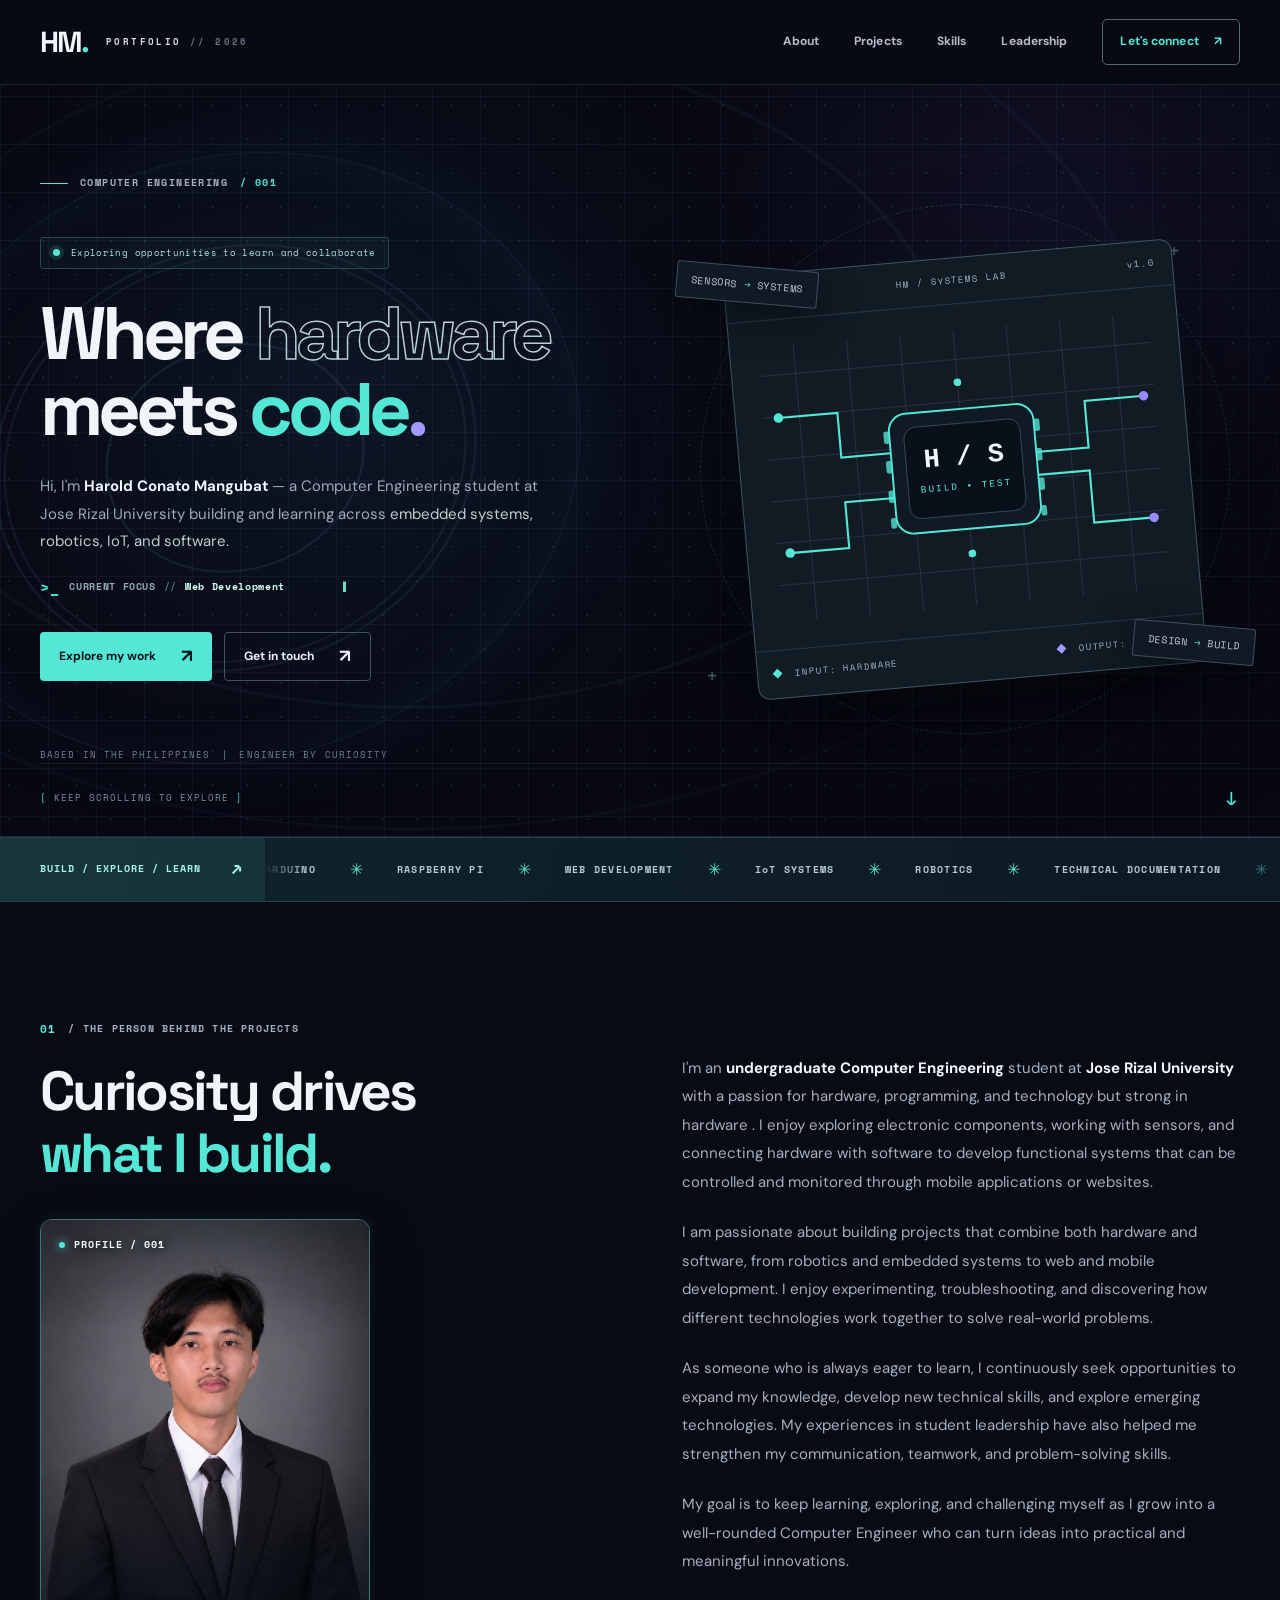
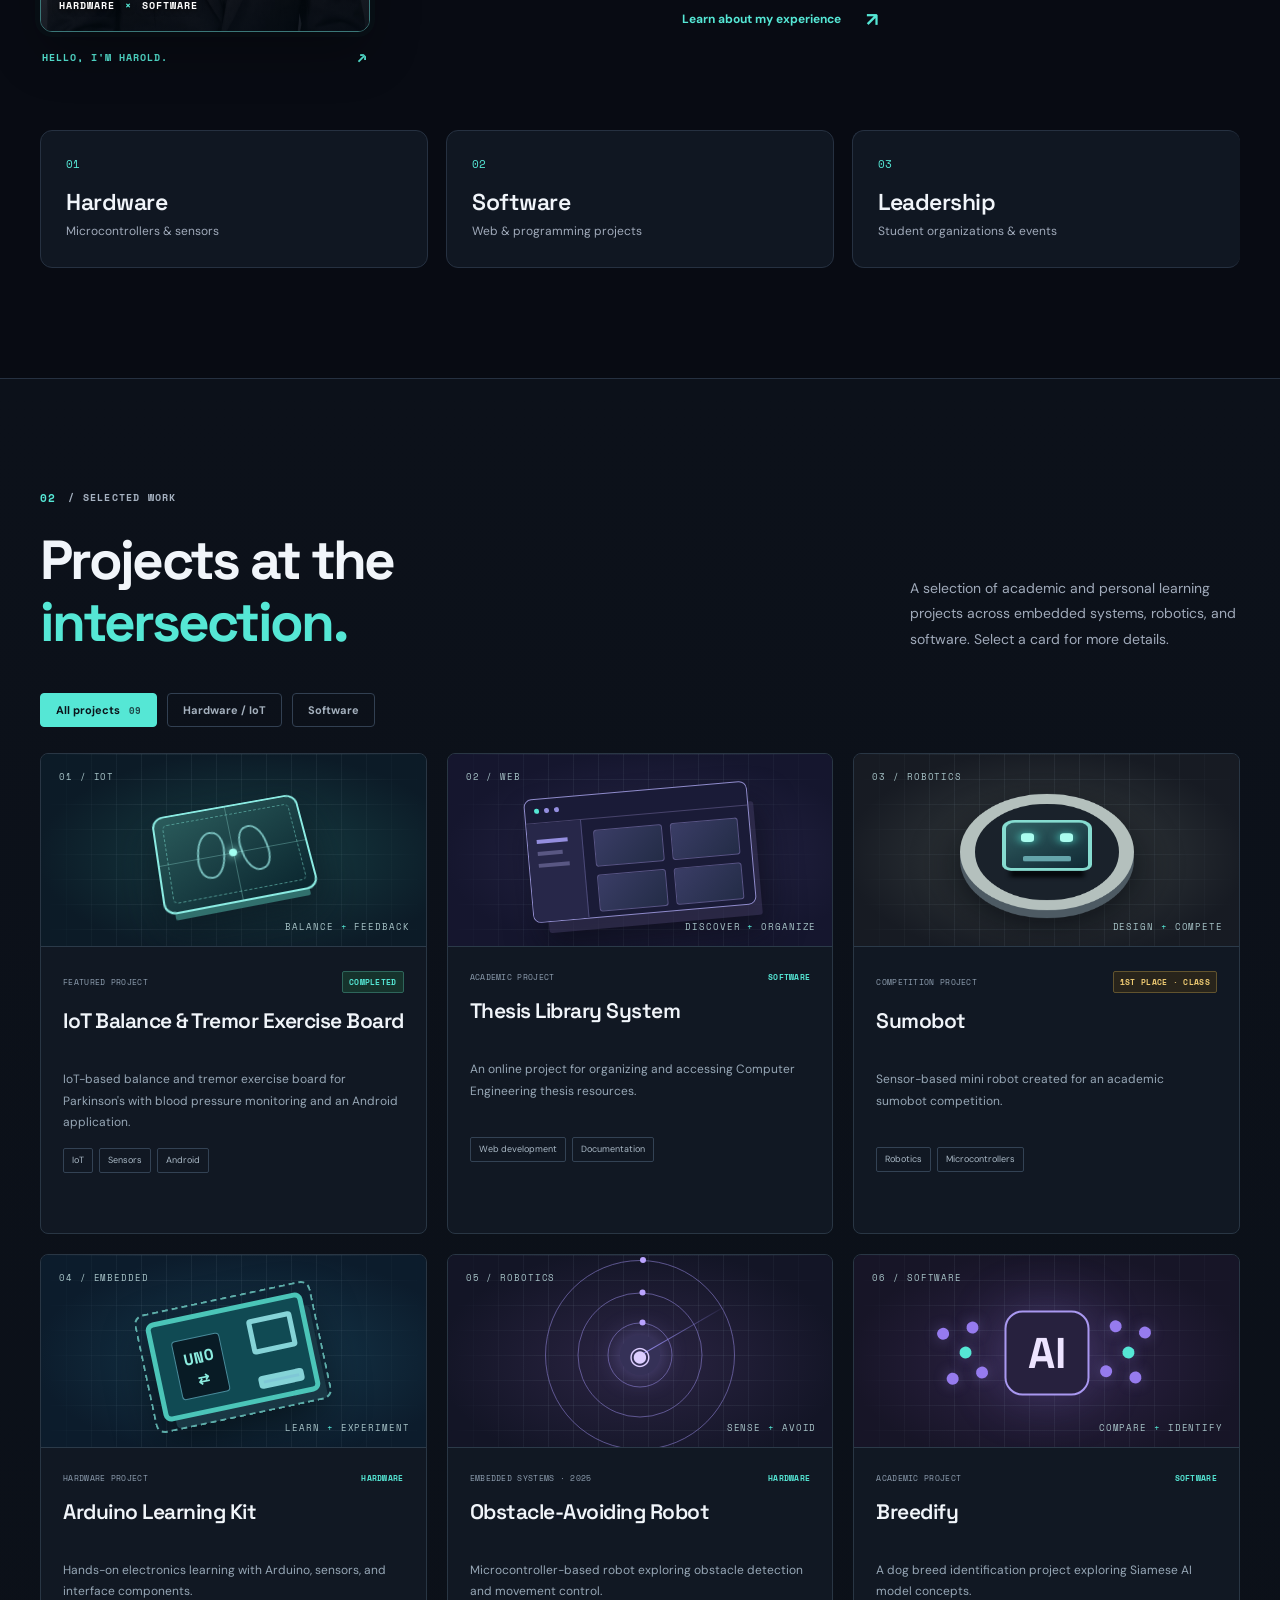
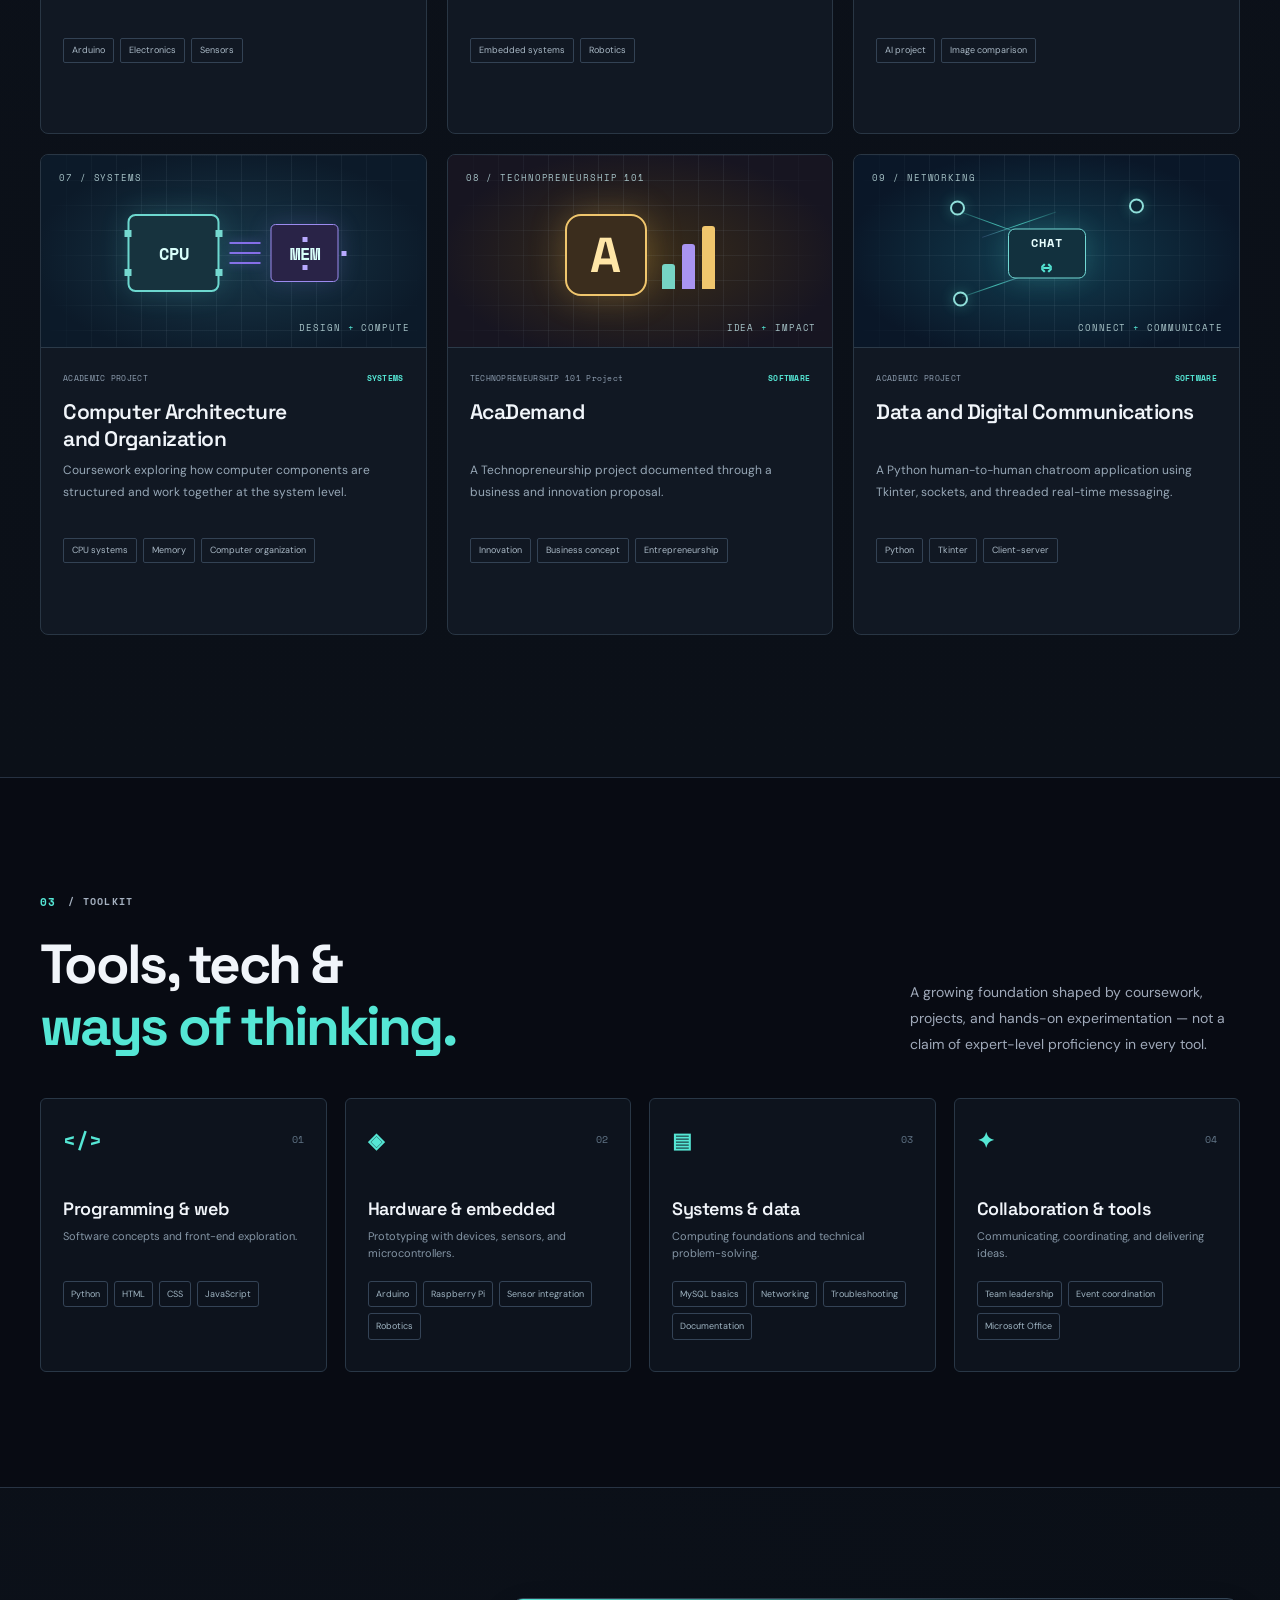
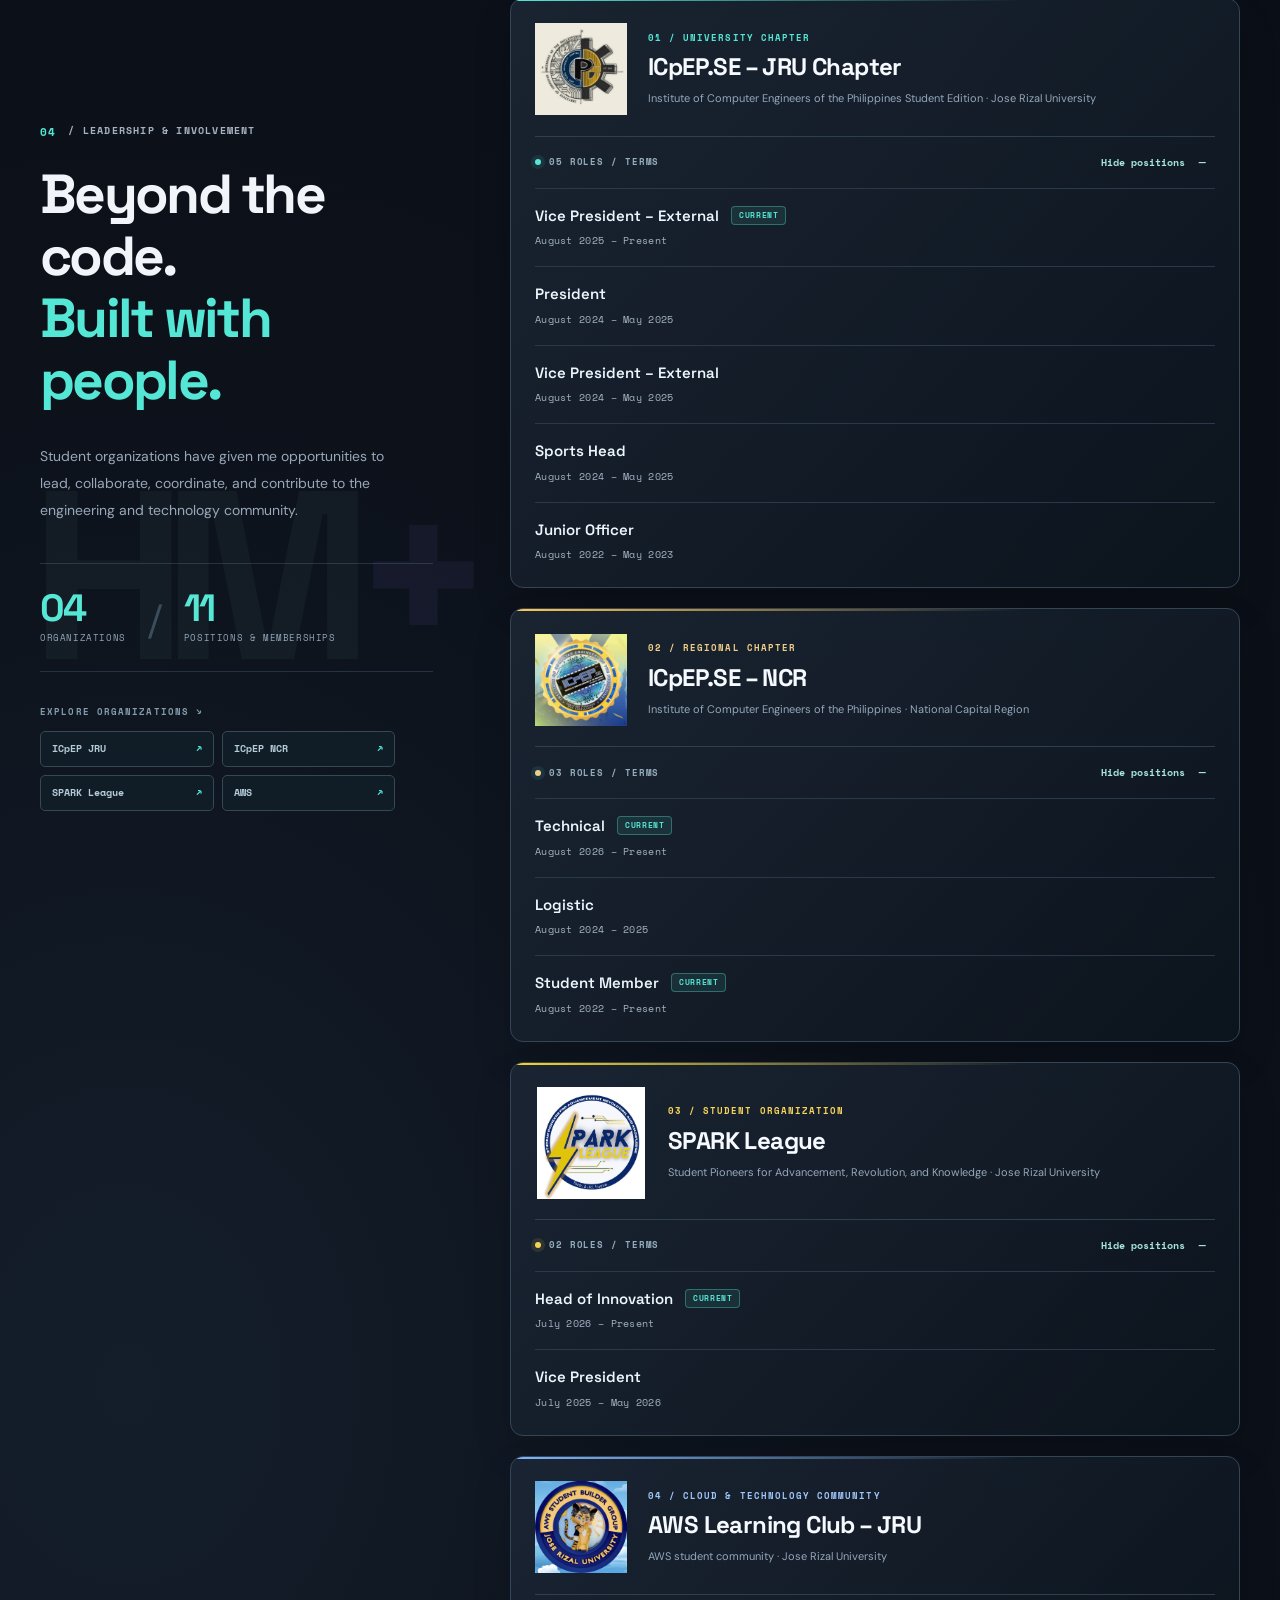
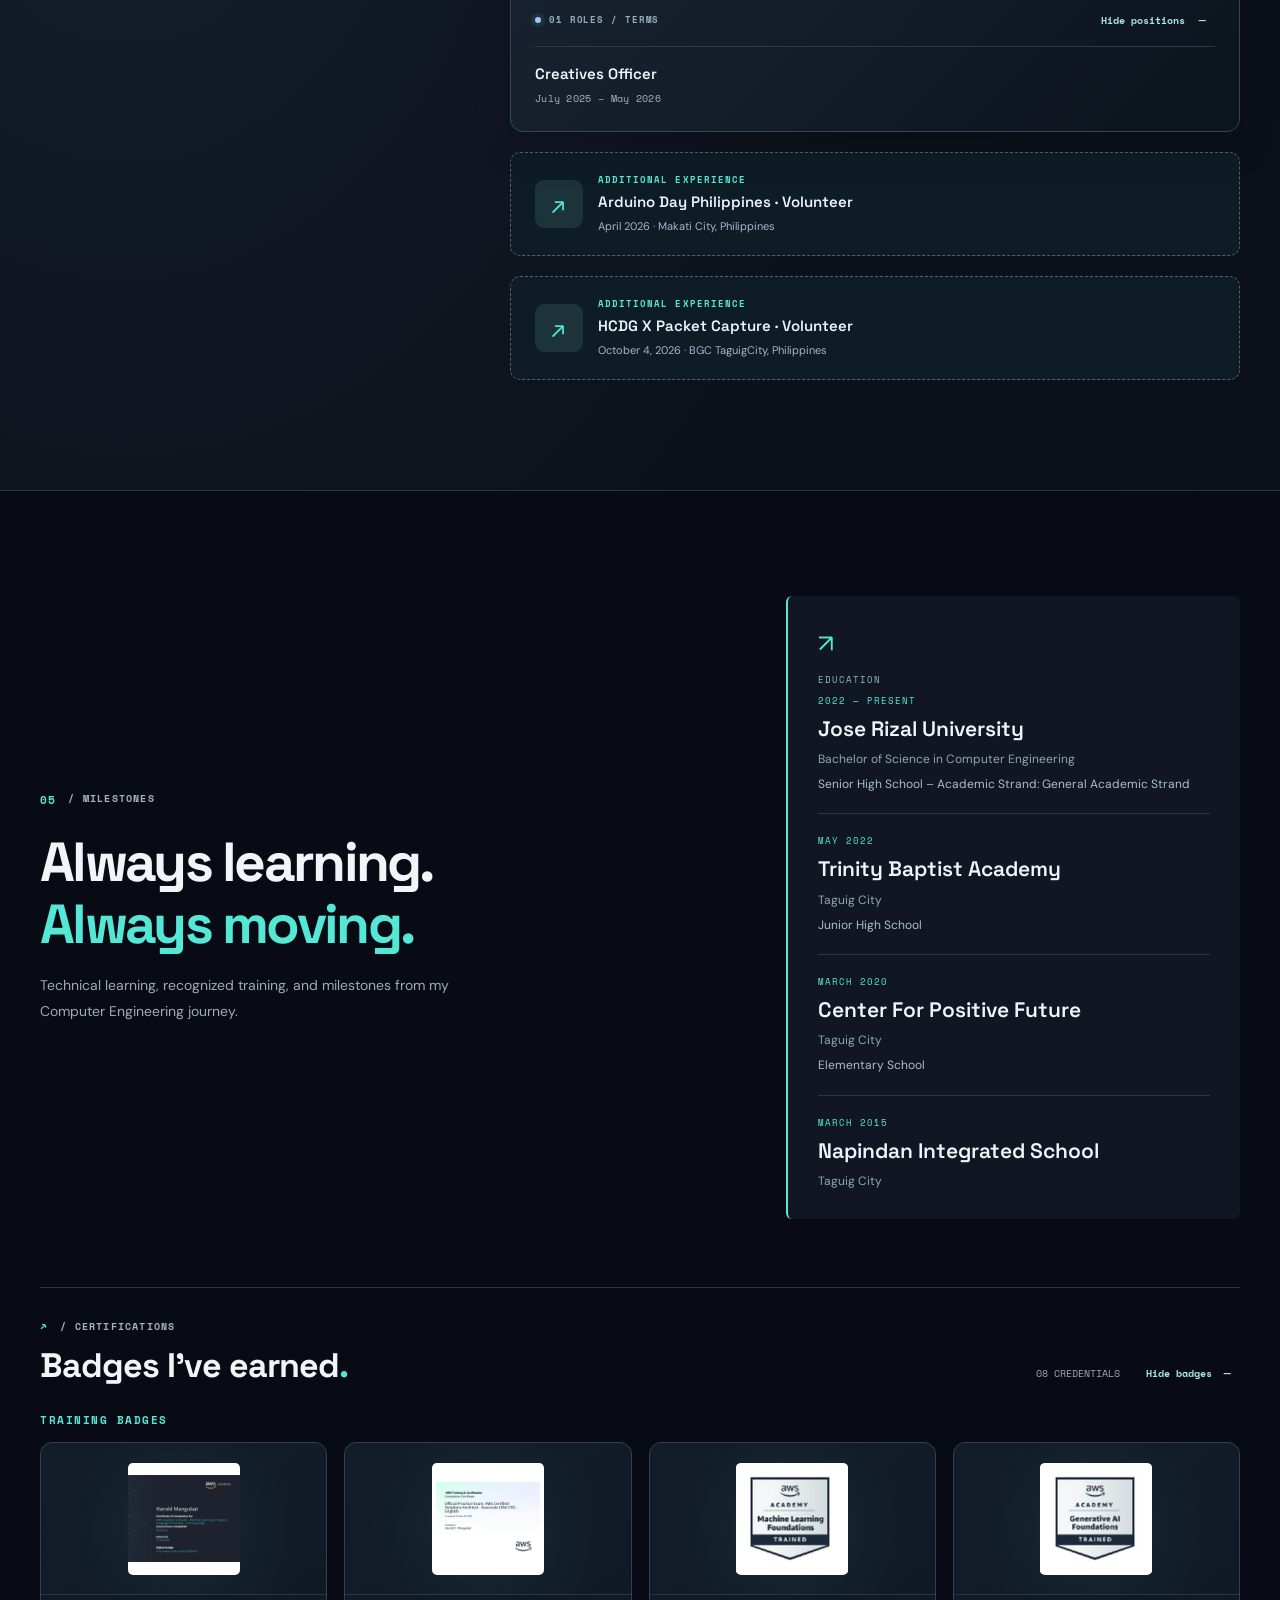
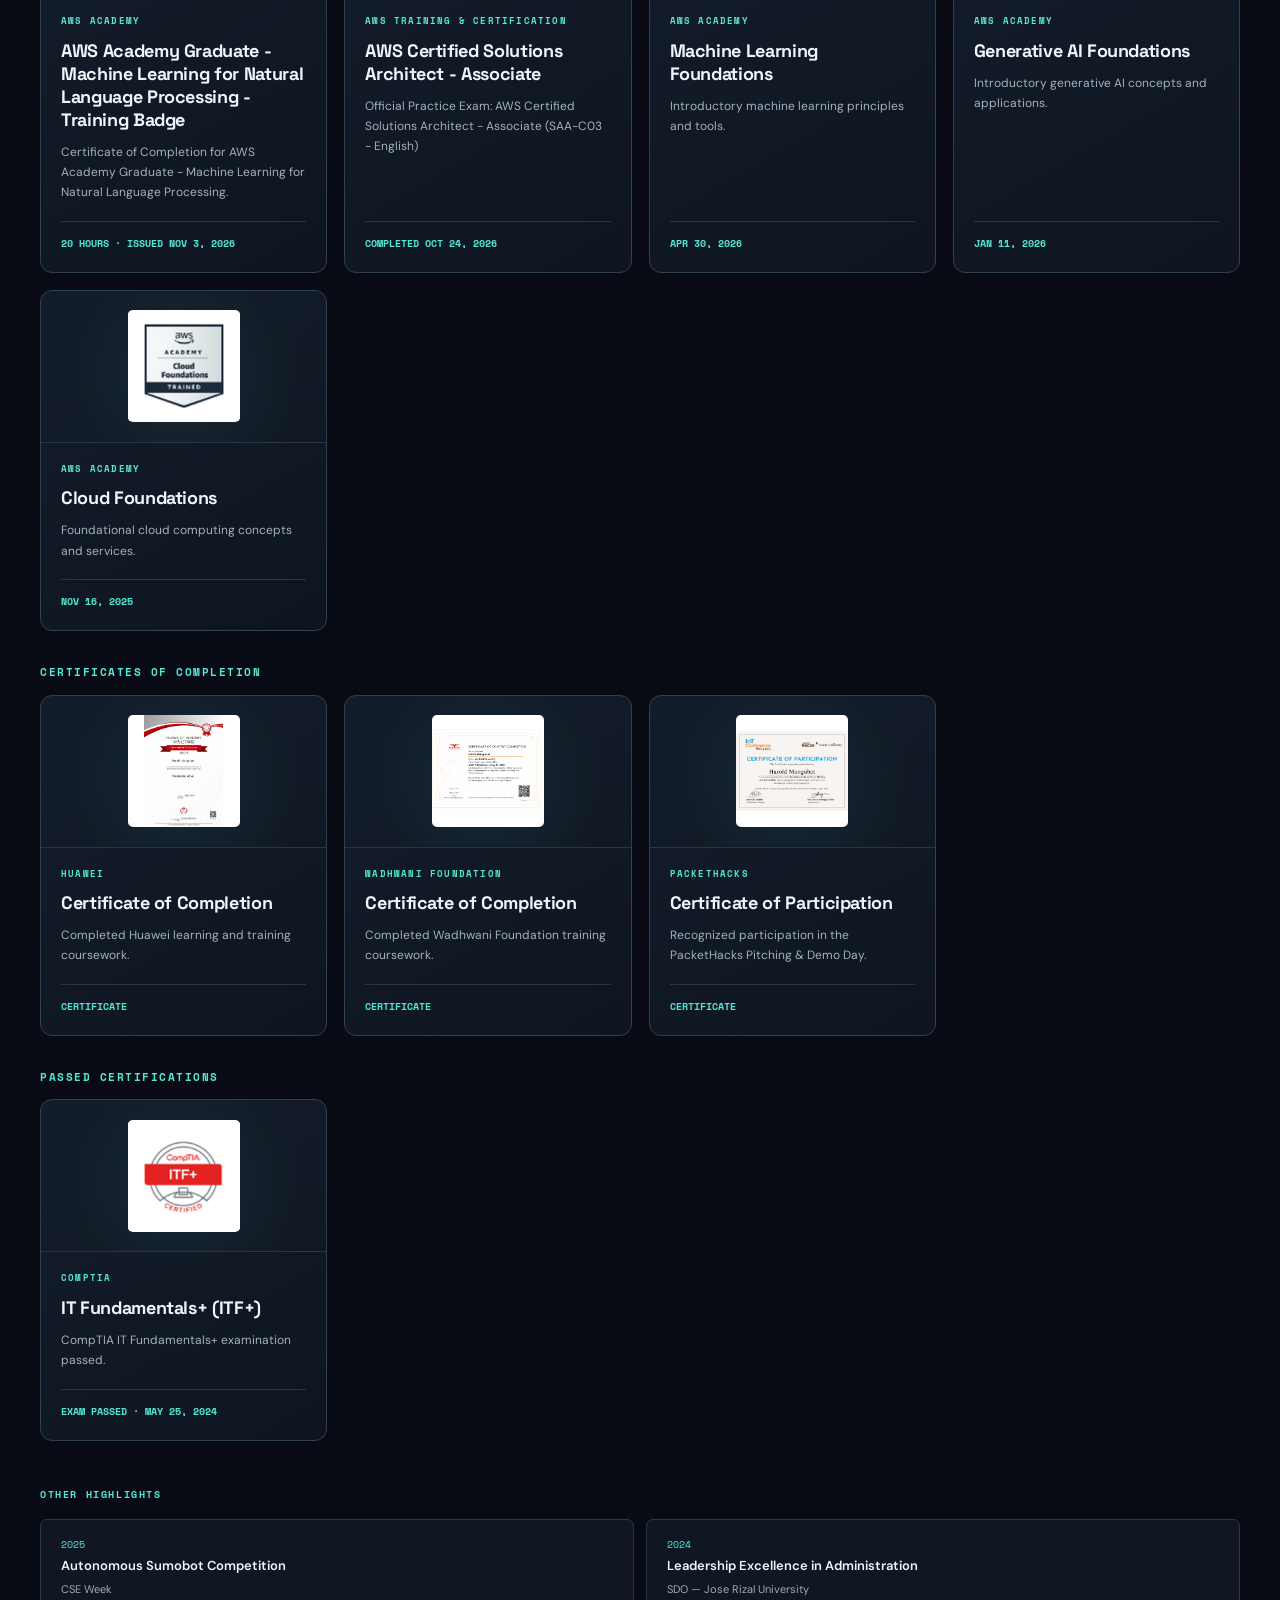
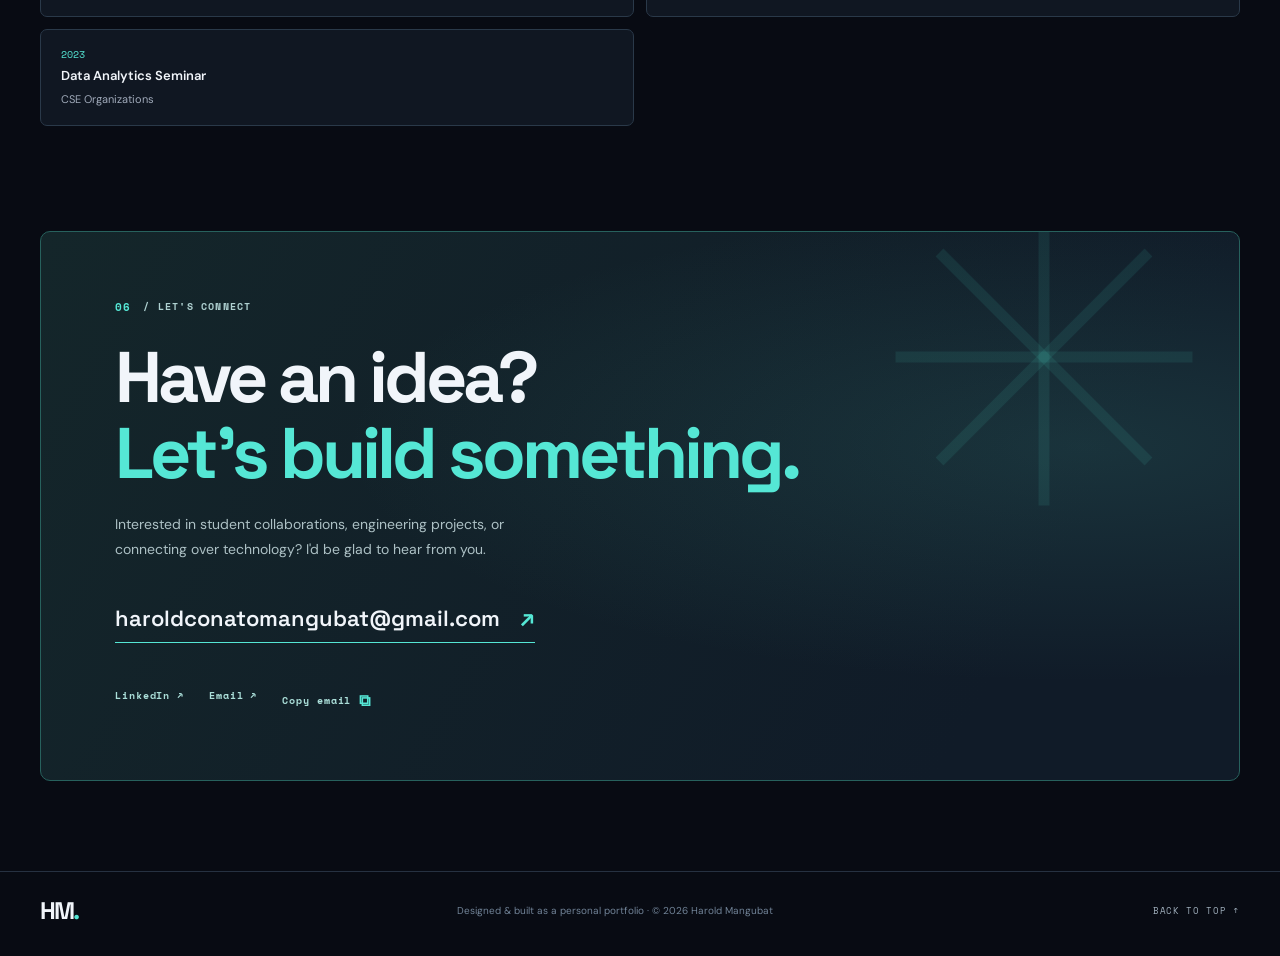
==== commit ec8393ee: "Add files via upload" ====
--- a/index.html
+++ b/index.html
@@ -18,7 +18,7 @@
   <link rel="preconnect" href="https://fonts.googleapis.com" />
   <link rel="preconnect" href="https://fonts.gstatic.com" crossorigin />
   <link href="https://fonts.googleapis.com/css2?family=DM+Sans:wght@400;500;600;700&family=Space+Grotesk:wght@400;500;600;700&family=Space+Mono:wght@400;700&display=swap" rel="stylesheet" />
-  <link rel="stylesheet" href="style.css?v=20261104-2" />
+  <link rel="stylesheet" href="style.css" />
   <script src="script.js" defer></script>
   <title>Harold Mangubat | Computer Engineering Portfolio</title>
 </head>
--- a/style.css
+++ b/style.css
@@ -706,43 +706,3 @@
         border: 1px solid #263141;
     }
 }
-
-/* PROJECT CARD LAYOUT FIX - NOV 2026 */
-
-.project-card {
-  display: flex;
-  flex-direction: column;
-}
-
-.project-card .project-open {
-  display: flex;
-  flex-direction: column;
-  flex: 1;
-  height: auto;
-}
-
-.project-card .project-art {
-  flex-shrink: 0;
-}
-
-.project-card .project-content {
-  display: flex;
-  flex-direction: column;
-  flex: 1;
-  height: auto;
-  min-height: 0;
-}
-
-.project-card .project-tags {
-  margin-bottom: 24px;
-}
-
-.project-card .card-action {
-  display: flex;
-  justify-content: space-between;
-  align-items: center;
-  width: 100%;
-  margin-top: auto;
-  padding-top: 17px;
-  border-top: 1px solid #303c4b;
-}
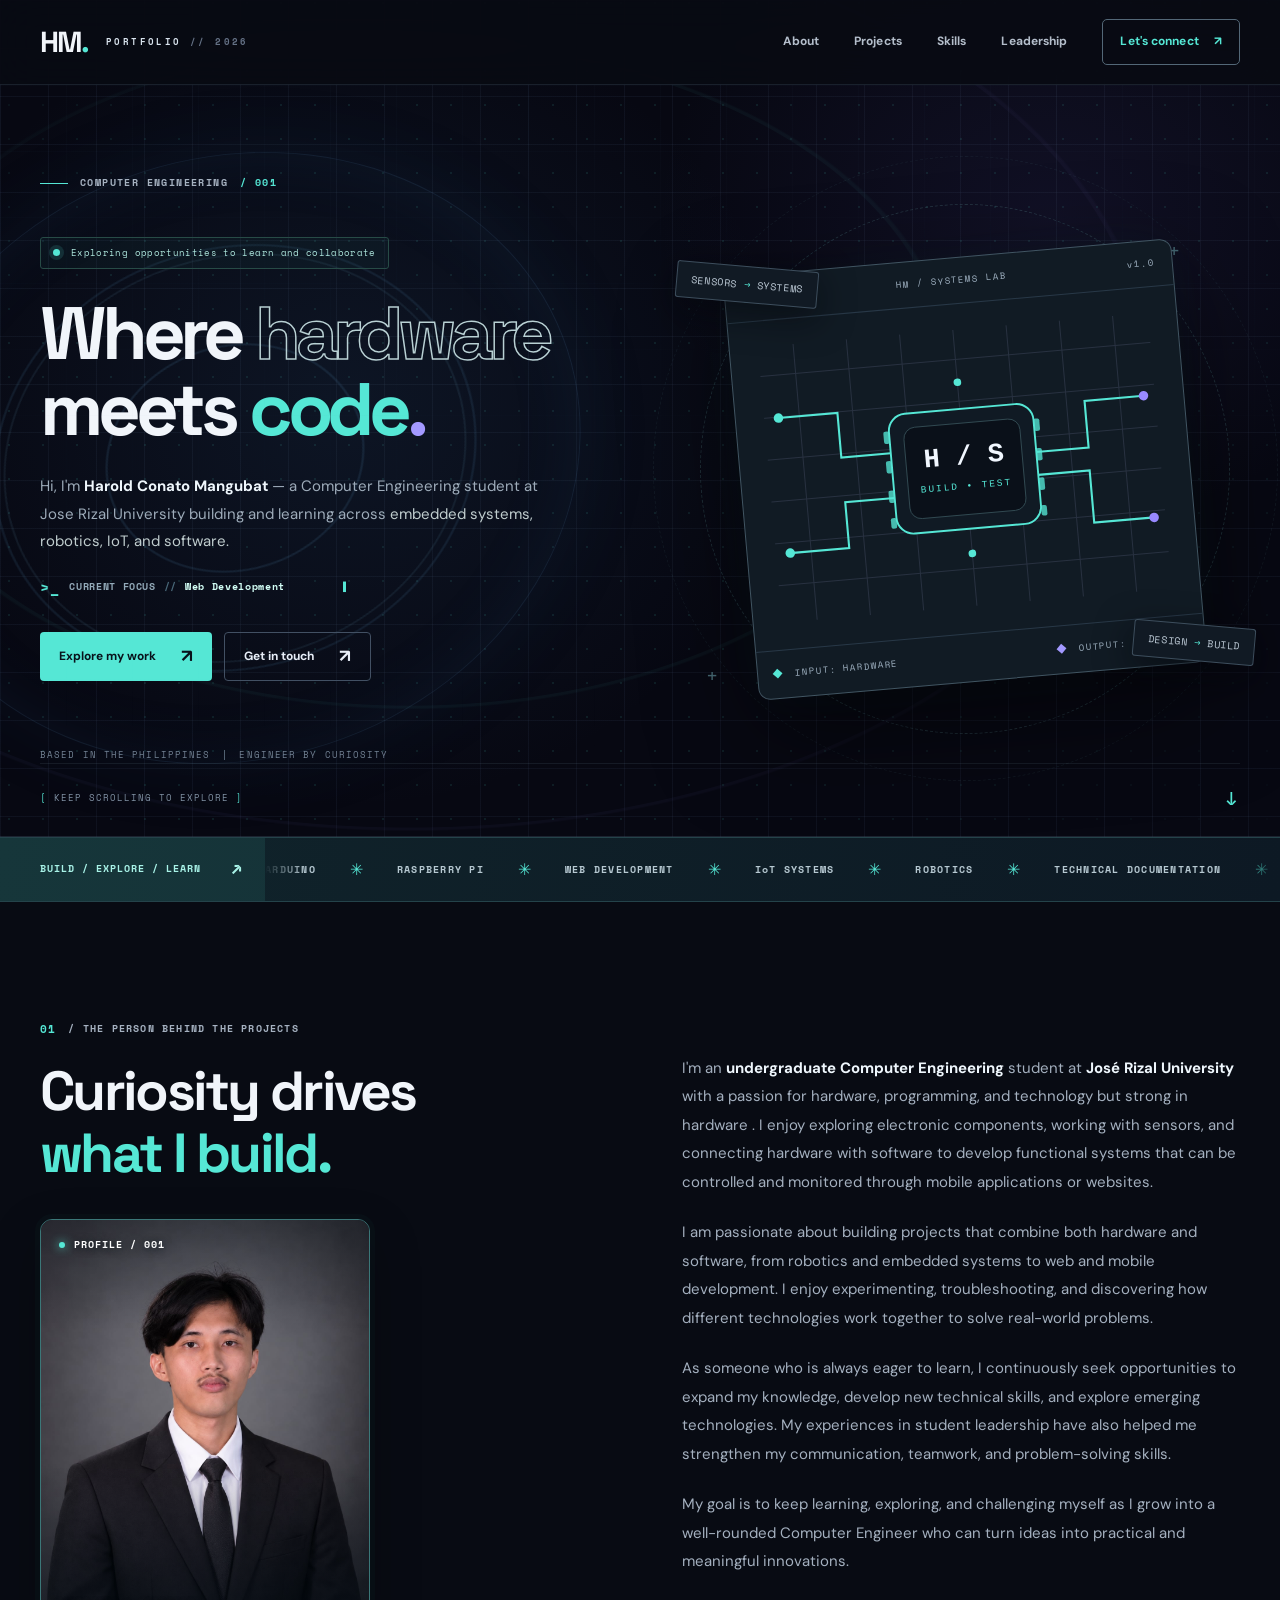
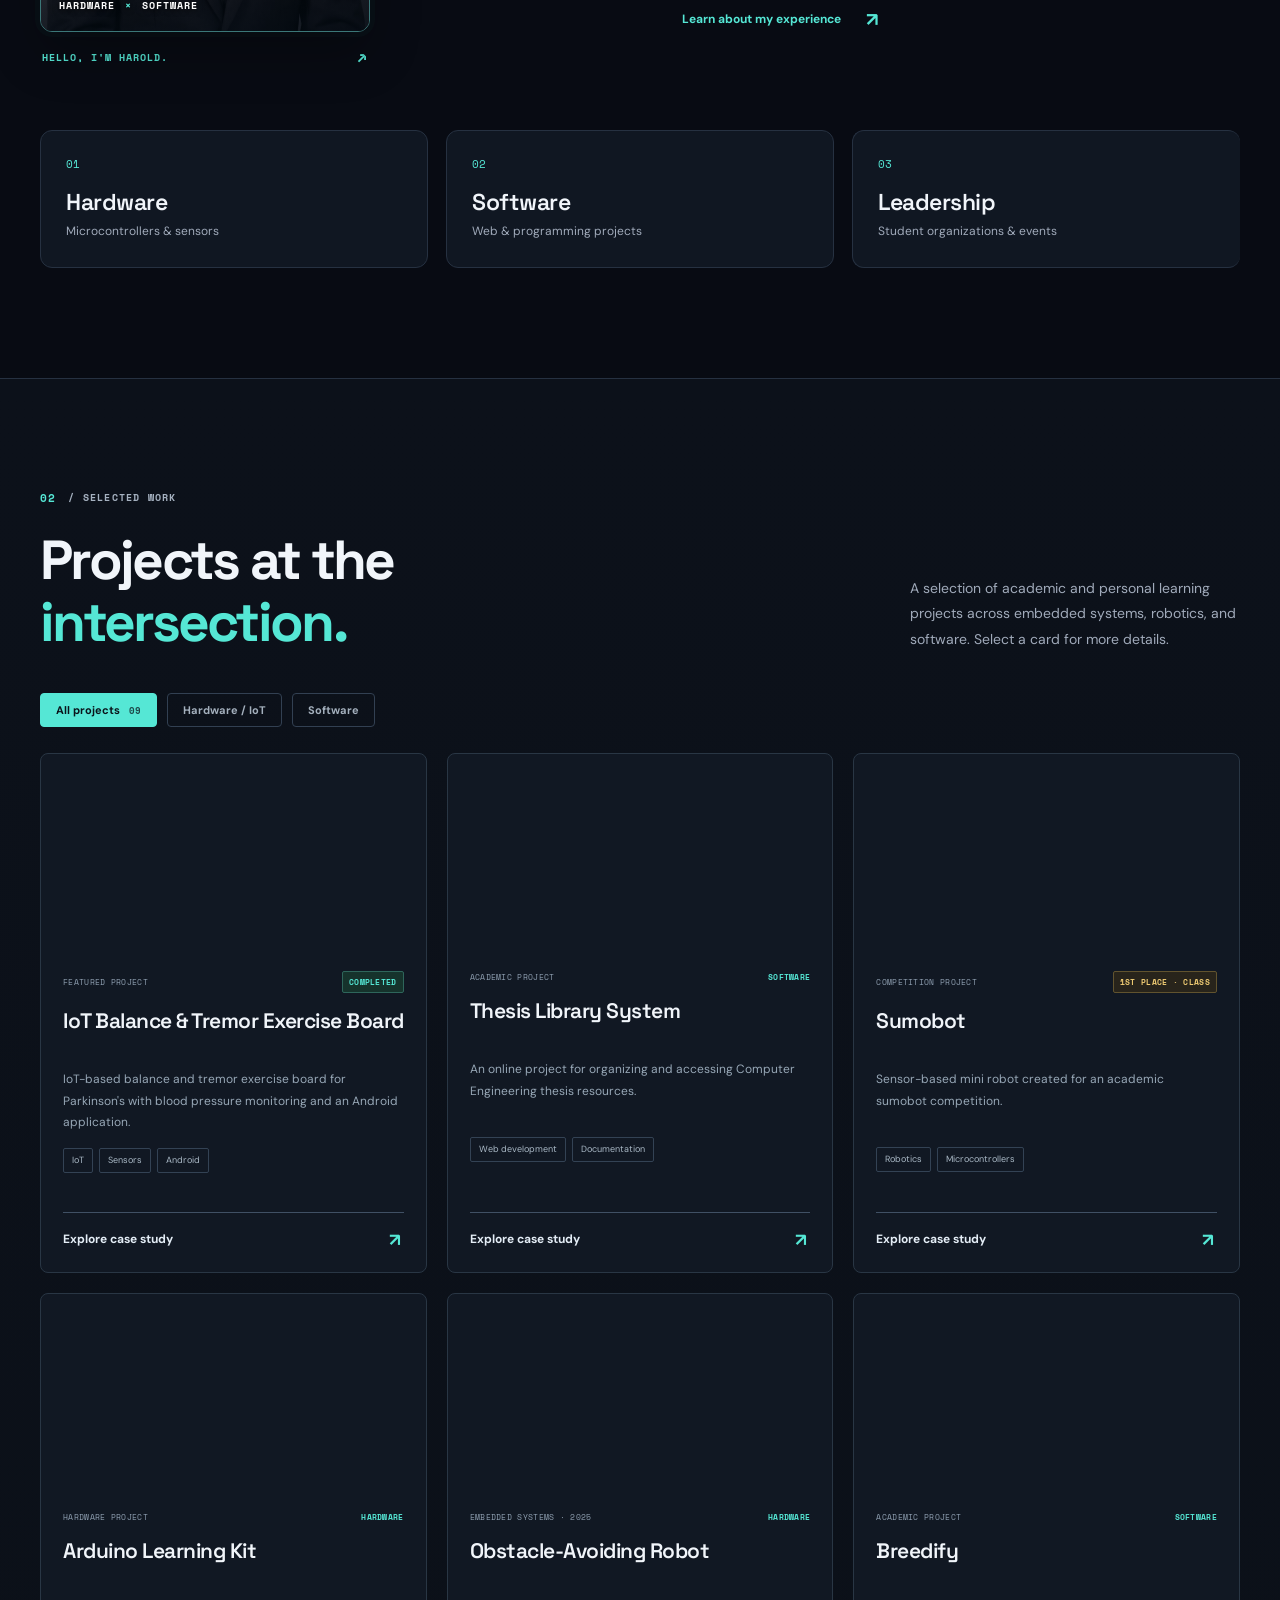
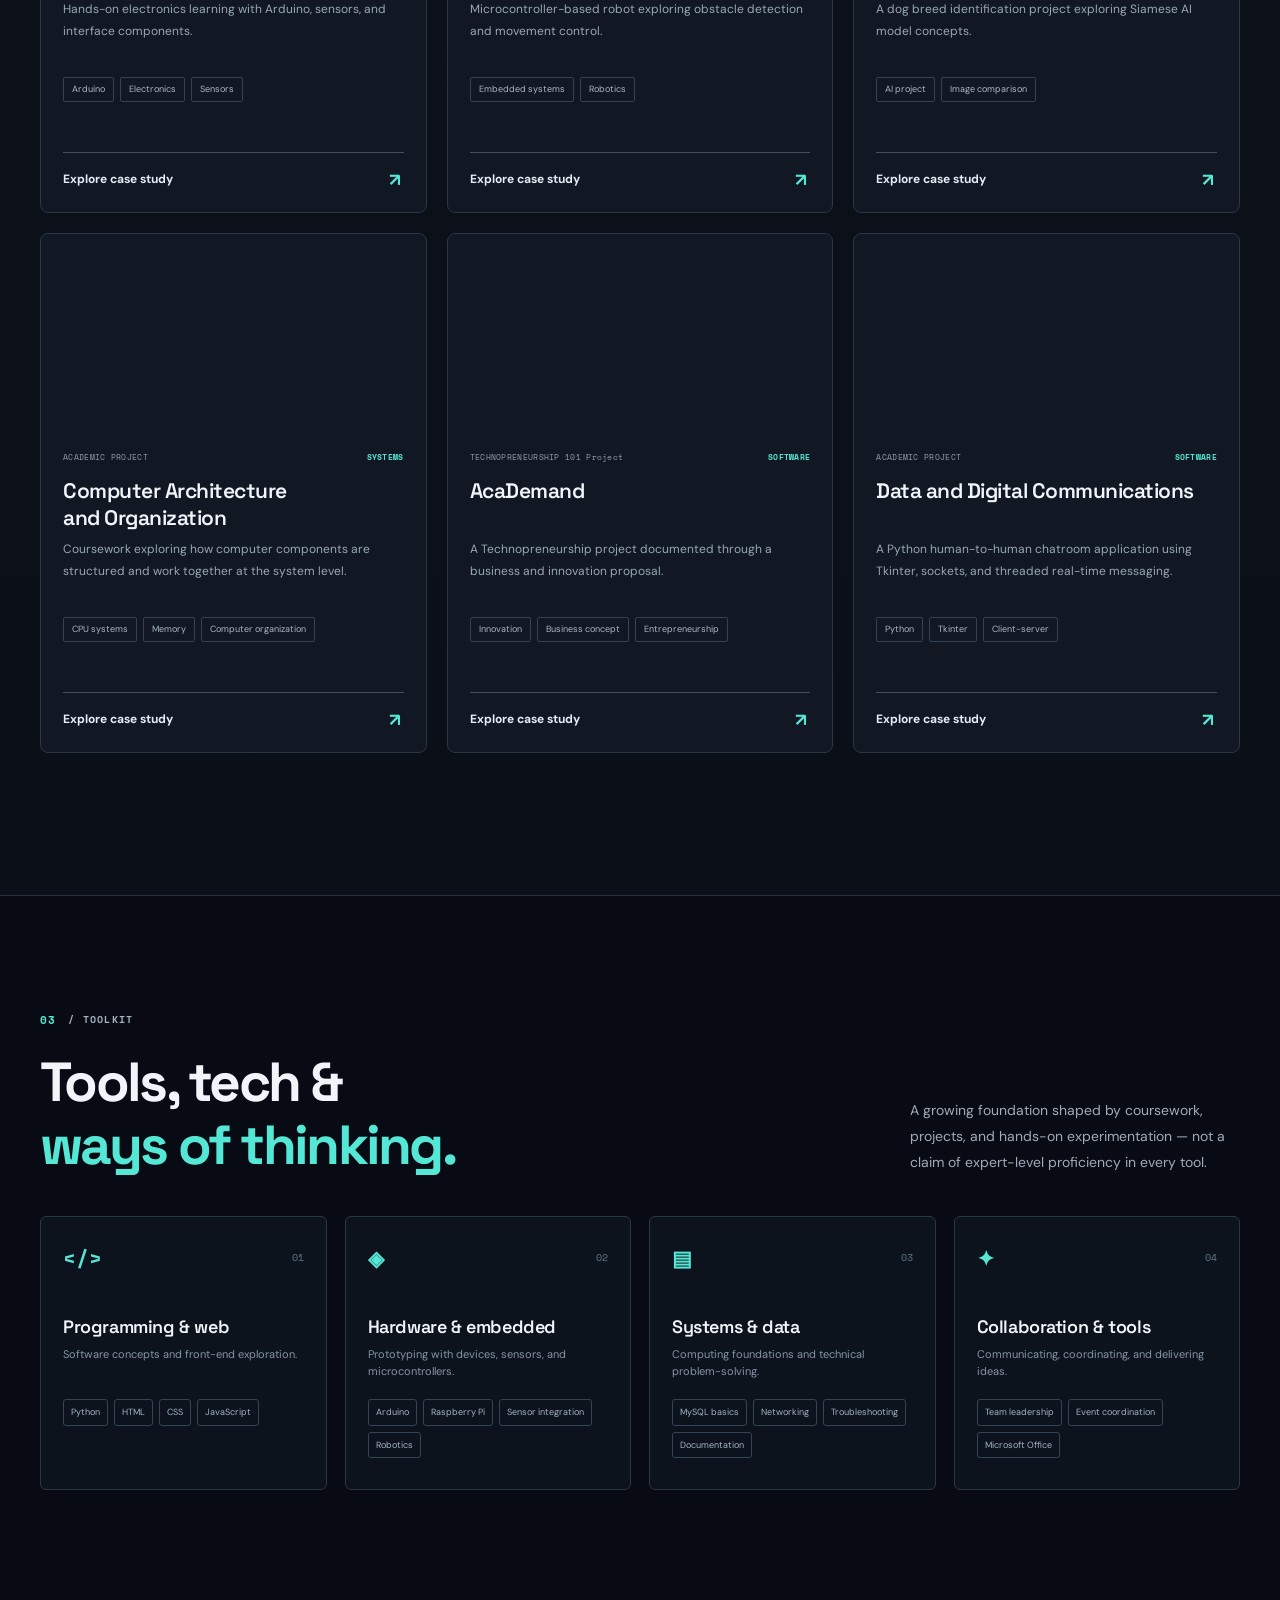
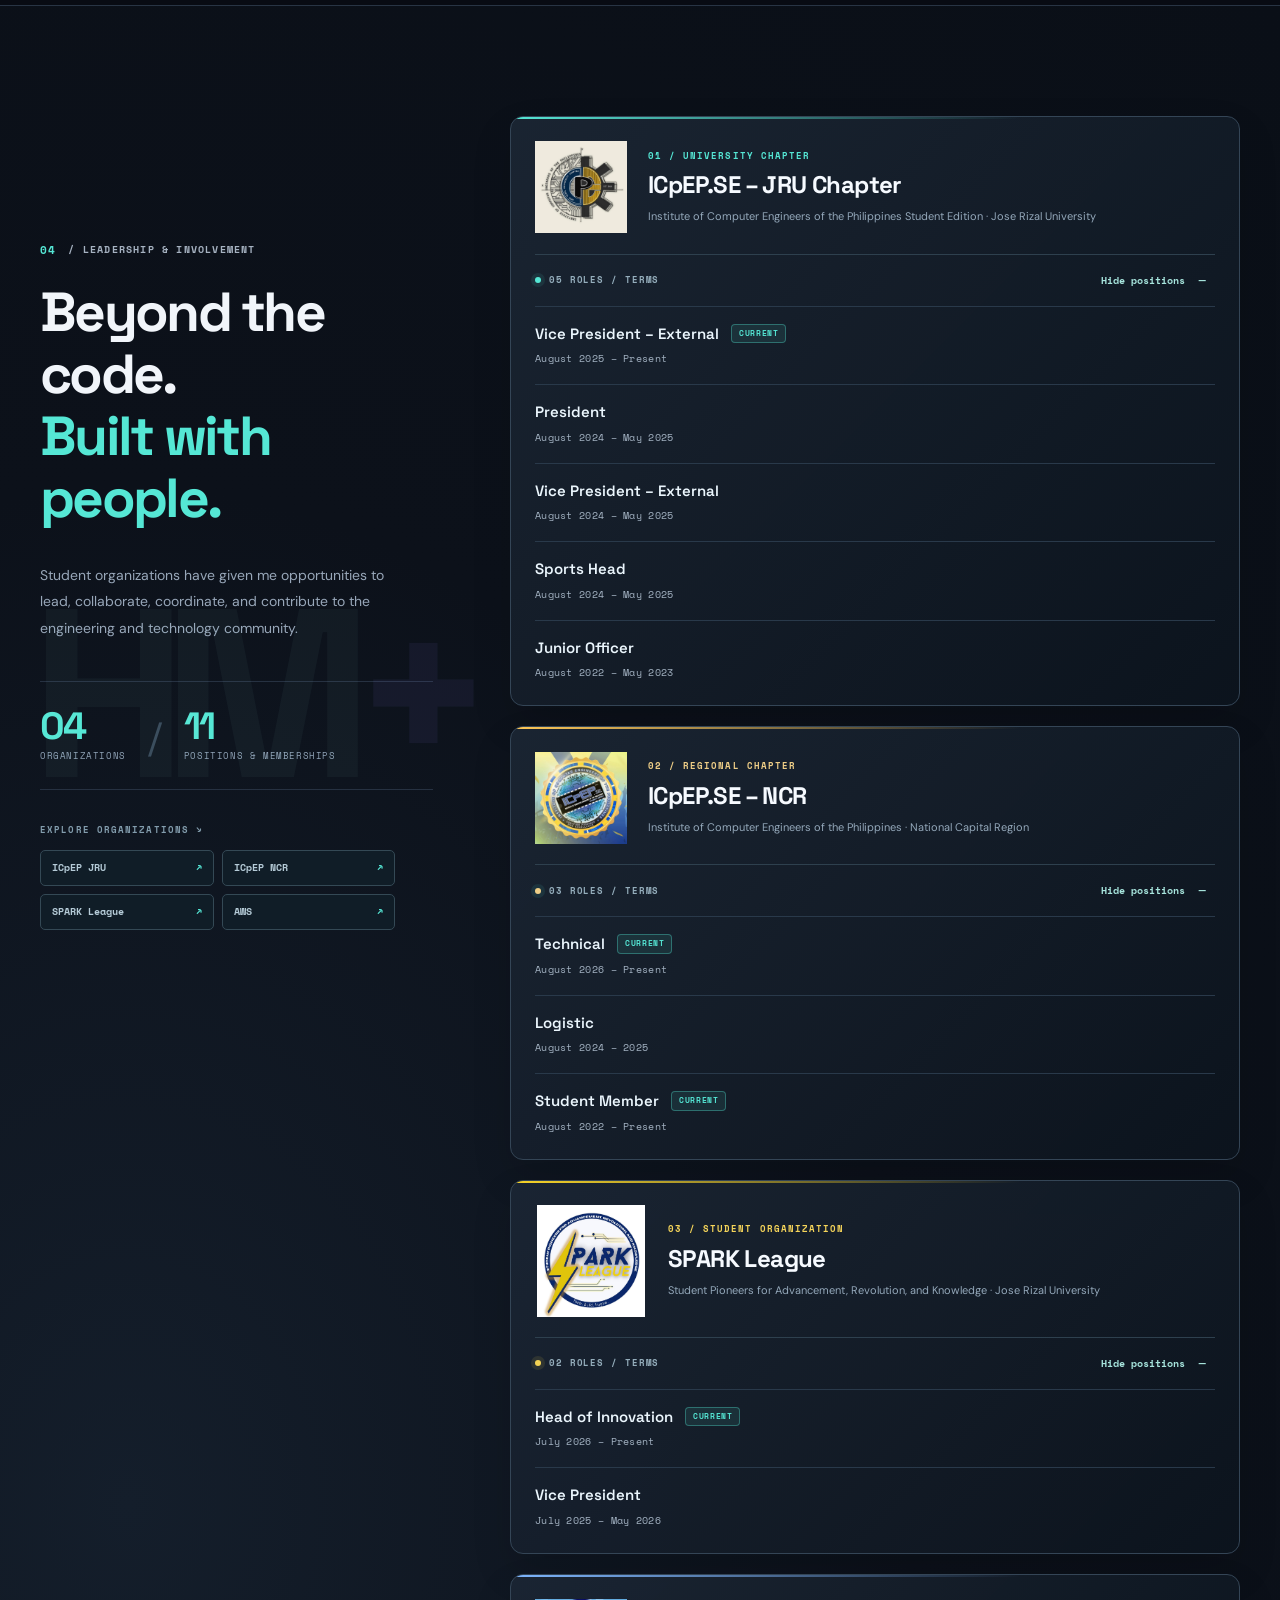
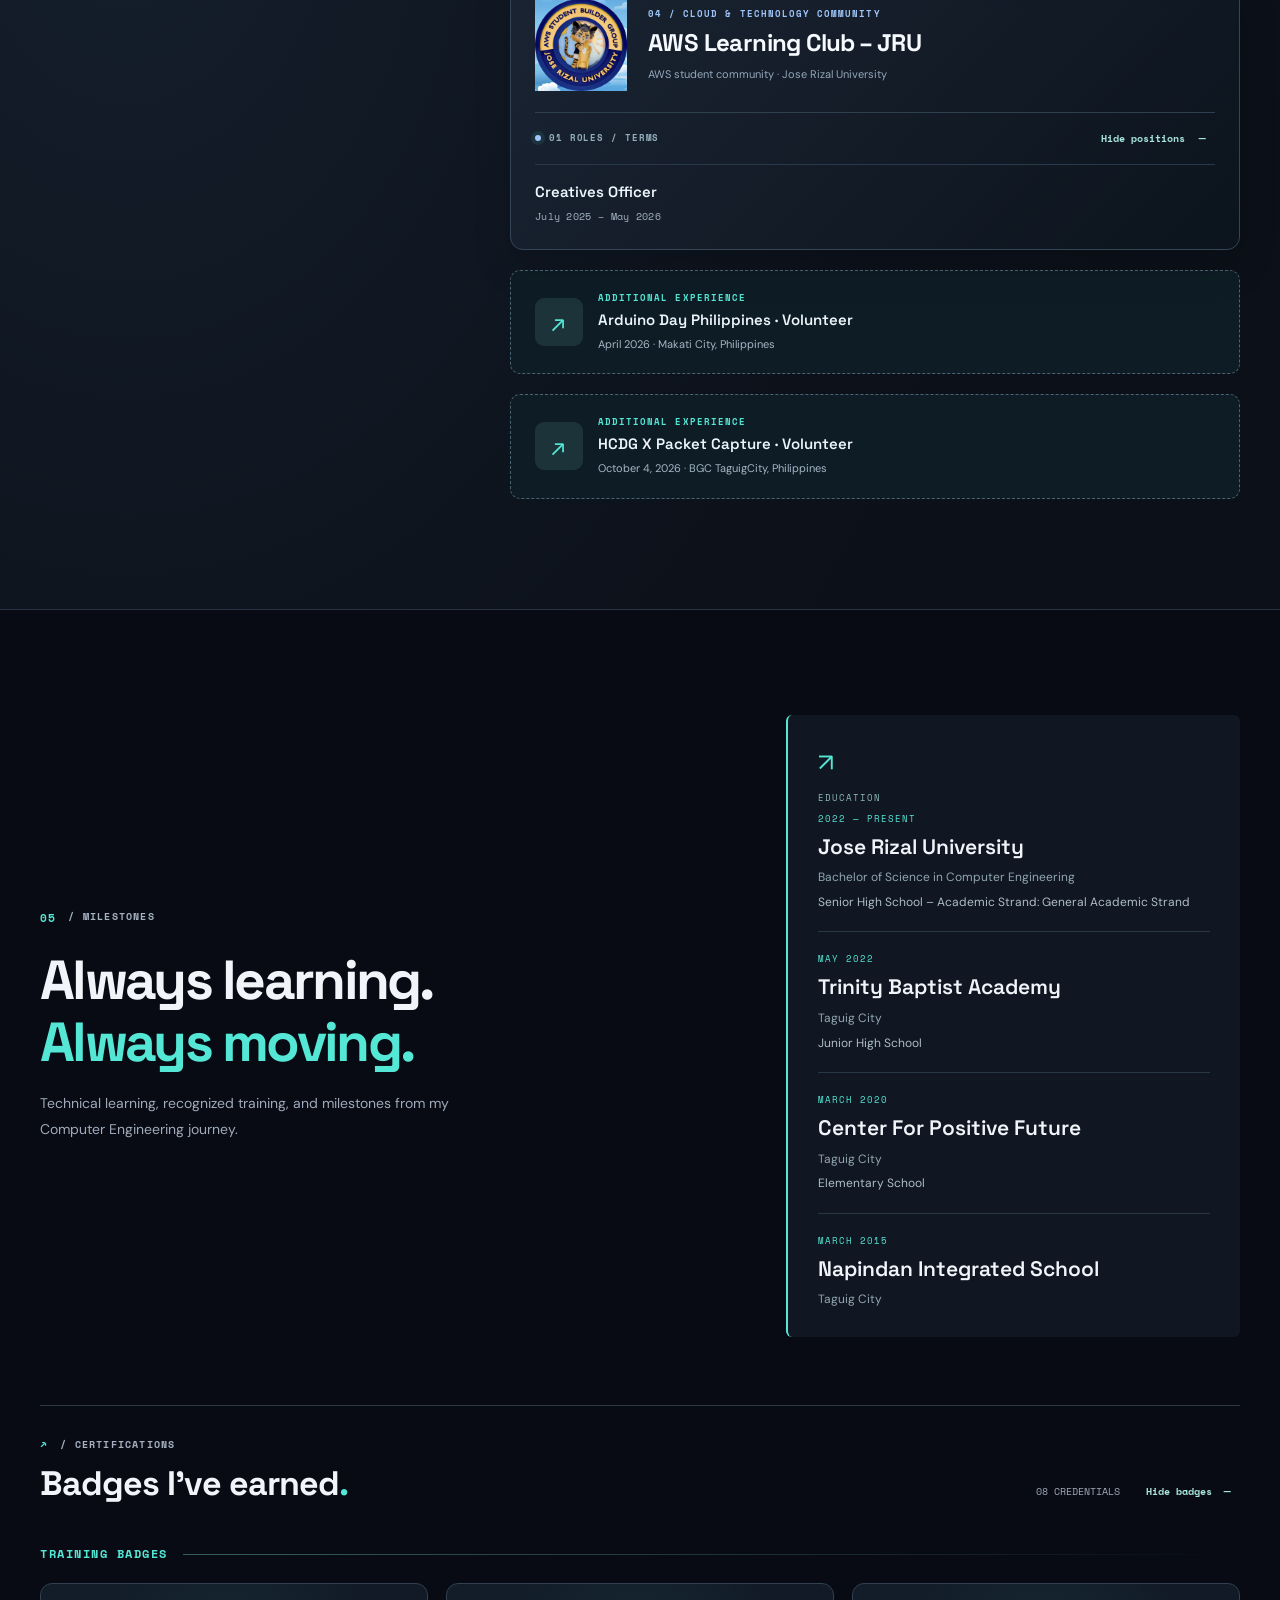
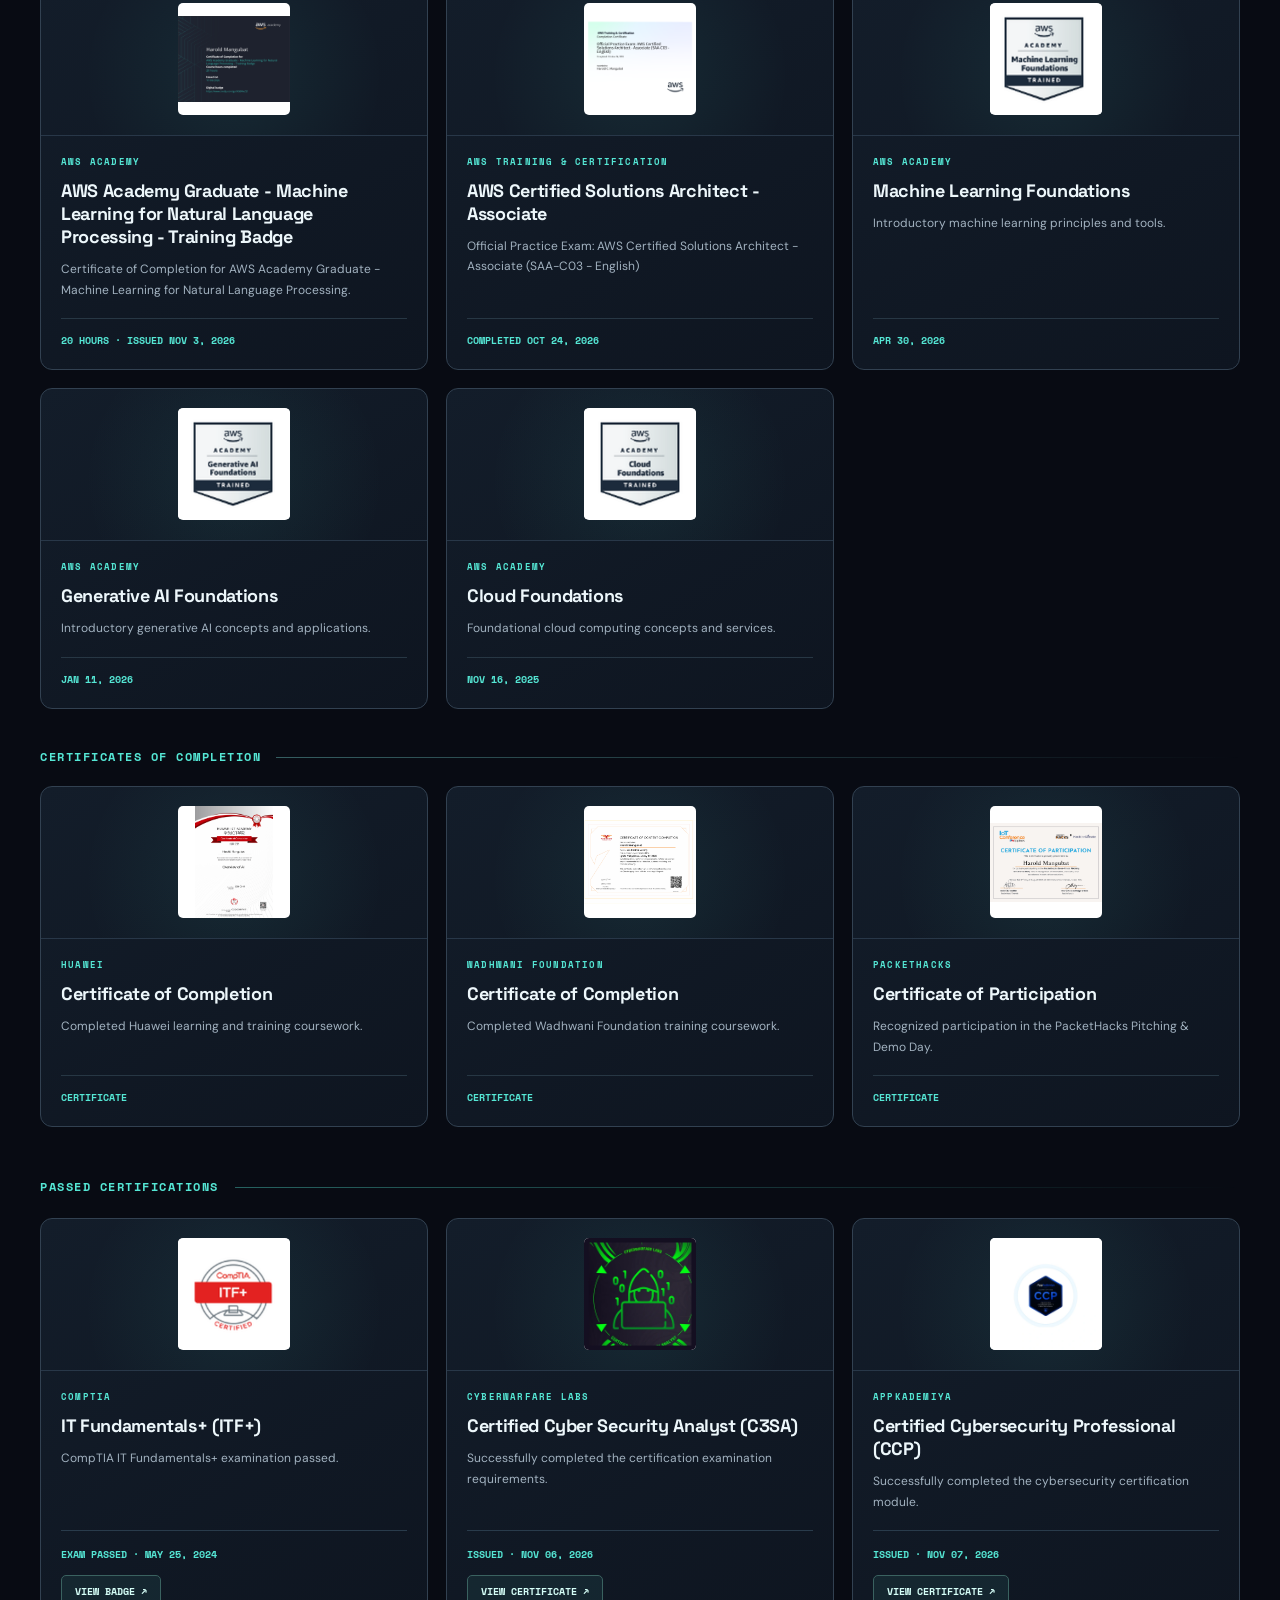
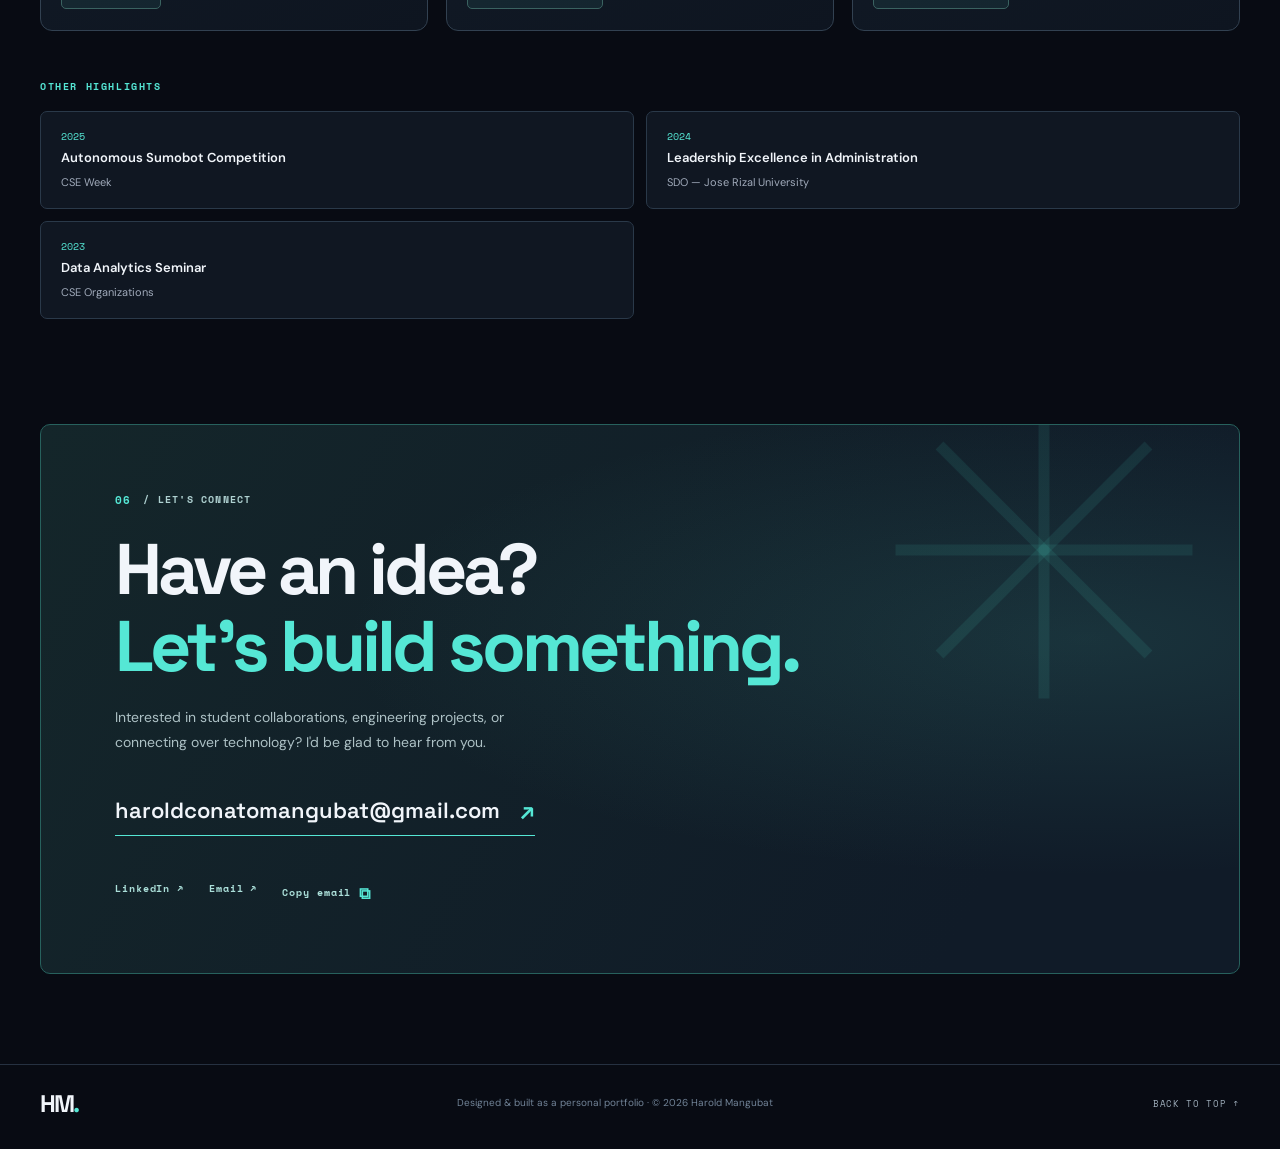
==== commit f55ea875: "Add files via upload" ====
--- a/index.html
+++ b/index.html
@@ -128,7 +128,7 @@
             </figcaption>
           </figure>
         </div>
-        <div class="about-body"><p>I'm an <strong> undergraduate Computer Engineering </strong> student at <strong> Jose Rizal University </strong> with a passion for hardware, programming, and technology but strong in hardware . I enjoy exploring electronic components, working with sensors, and connecting hardware with software to develop functional systems that can be controlled and monitored through mobile applications or websites.</p><p>I am passionate about building projects that combine both hardware and software, from robotics and embedded systems to web and mobile development. I enjoy experimenting, troubleshooting, and discovering how different technologies work together to solve real-world problems.</p><p>As someone who is always eager to learn, I continuously seek opportunities to expand my knowledge, develop new technical skills, and explore emerging technologies. My experiences in student leadership have also helped me strengthen my communication, teamwork, and problem-solving skills.</p><p>My goal is to keep learning, exploring, and challenging myself as I grow into a well-rounded Computer Engineer who can turn ideas into practical and meaningful innovations.</p><a class="inline-link" href="#experience">Learn about my experience <span>↗</span></a></div>
+        <div class="about-body"><p>I'm an <strong> undergraduate Computer Engineering </strong> student at <strong> José Rizal University </strong> with a passion for hardware, programming, and technology but strong in hardware . I enjoy exploring electronic components, working with sensors, and connecting hardware with software to develop functional systems that can be controlled and monitored through mobile applications or websites.</p><p>I am passionate about building projects that combine both hardware and software, from robotics and embedded systems to web and mobile development. I enjoy experimenting, troubleshooting, and discovering how different technologies work together to solve real-world problems.</p><p>As someone who is always eager to learn, I continuously seek opportunities to expand my knowledge, develop new technical skills, and explore emerging technologies. My experiences in student leadership have also helped me strengthen my communication, teamwork, and problem-solving skills.</p><p>My goal is to keep learning, exploring, and challenging myself as I grow into a well-rounded Computer Engineer who can turn ideas into practical and meaningful innovations.</p><a class="inline-link" href="#experience">Learn about my experience <span>↗</span></a></div>
       </div>
       <div class="container about-stats" aria-label="Areas of interest"><div><span class="stat-mark">01</span><strong>Hardware</strong><span>Microcontrollers & sensors</span></div><div><span class="stat-mark">02</span><strong>Software</strong><span>Web & programming projects</span></div><div><span class="stat-mark">03</span><strong>Leadership</strong><span>Student organizations & events</span></div></div>
     </section>
@@ -396,16 +396,6 @@
                 <span class="credential-date">CERTIFICATE</span>
               </div>
             </article>
-            <!-- Duplicate AWS NLP card removed; the badge now appears under Training badges.
-            <article class="credential-card" id="credential-aws-nlp-legacy" hidden aria-hidden="true">
-              <div class="credential-art"><button class="credential-image-button" type="button" aria-label="View AWS Academy Graduate Machine Learning for Natural Language Processing training badge certificate full size"><img src="assets/badges/aws-nlp-training.png" alt="AWS Academy Graduate Machine Learning for Natural Language Processing training badge certificate" loading="lazy" /></button></div>
-              <div class="credential-content">
-                <p class="credential-provider">AWS ACADEMY</p>
-                <h4>AWS Academy Graduate - Machine Learning for Natural Language Processing - Training Badge</h4>
-                <p>Certificate of Completion for AWS Academy Graduate - Machine Learning for Natural Language Processing - Training Badge.</p>
-                <span class="credential-date">20 HOURS · ISSUED NOV 3, 2026</span>
-              </div>
-            -->
             <article class="credential-card" id="credential-packethacks">
               <div class="credential-art"><button class="credential-image-button" type="button" aria-label="View PacketHacks certificate of participation full size"><img src="assets/badges/Packethacks.png" alt="PacketHacks certificate of participation" loading="lazy" /></button></div>
               <div class="credential-content">
@@ -418,22 +408,156 @@
           </div>
         </div>
 
-        <div class="credential-group">
-          <h4 class="credential-group-title">Passed certifications</h4>
-          <div class="credential-grid">
-            <article class="credential-card">
-              <div class="credential-art"><img src="assets/badges/comptia-itf.png" alt="CompTIA IT Fundamentals Plus certification badge" loading="lazy" /></div>
-            <div class="credential-content">
-              <p class="credential-provider">COMPTIA</p>
-              <h4>IT Fundamentals+ (ITF+)</h4>
-              <p>CompTIA IT Fundamentals+ examination passed.</p>
-              <span class="credential-date">EXAM PASSED · MAY 25, 2024</span>
-            </div>
-          </article>
-          </div>
-        </div>
-
-        </div>
+<div class="passed-footer">
+<!-- ===== PASSED CERTIFICATIONS ===== -->
+
+<h4 class="credential-group-title credential-group-title--passed">
+    PASSED CERTIFICATIONS
+</h4>
+
+<div class="credential-grid" id="passed-certifications">
+
+    <!-- 1. COMPTIA ITF+ -->
+    <article class="credential-card passed-card">
+
+        <a class="credential-art passed-art-link"
+           href="assets/badges/comptia-itf.png"
+           target="_blank"
+           rel="noopener noreferrer">
+
+            <img
+                src="assets/badges/comptia-itf.png"
+                alt="CompTIA IT Fundamentals+ Badge"
+                loading="lazy"
+            />
+        </a>
+
+        <div class="credential-content">
+
+            <p class="credential-provider">COMPTIA</p>
+
+            <h4>IT Fundamentals+ (ITF+)</h4>
+
+            <p>
+                CompTIA IT Fundamentals+ examination passed.
+            </p>
+
+            <div class="passed-footer">
+
+                <span class="credential-date">
+                    EXAM PASSED · MAY 25, 2024
+                </span>
+
+                <a class="credential-view"
+                   href="assets/badges/comptia-itf.png"
+                   target="_blank"
+                   rel="noopener noreferrer">
+                    VIEW BADGE ↗
+                </a>
+
+            </div>
+        </div>
+    </article>
+
+
+    <!-- 2. CYBERWARFARE LABS - C3SA -->
+    <article class="credential-card passed-card">
+
+        <a class="credential-art passed-art-link"
+           href="assets/badges/c3sa-certificate.webp"
+           target="_blank"
+           rel="noopener noreferrer">
+
+            <img
+                src="assets/badges/c3sa.webp"
+                alt="Certified Cyber Security Analyst C3SA"
+                loading="lazy"
+            />
+        </a>
+
+        <div class="credential-content">
+
+            <p class="credential-provider">
+                CYBERWARFARE LABS
+            </p>
+
+            <h4>
+                Certified Cyber Security Analyst (C3SA)
+            </h4>
+
+            <p>
+                Successfully completed the certification
+                examination requirements.
+            </p>
+
+            <div class="passed-footer">
+
+                <span class="credential-date">
+                    ISSUED · NOV 06, 2026
+                </span>
+
+                <a class="credential-view"
+                   href="assets/badges/c3sa-certificate.webp"
+                   target="_blank"
+                   rel="noopener noreferrer">
+                    VIEW CERTIFICATE ↗
+                </a>
+
+            </div>
+        </div>
+    </article>
+
+
+    <!-- 3. APPKADEMIYA - CCP -->
+    <article class="credential-card passed-card">
+
+        <a class="credential-art passed-art-link"
+           href="assets/badges/appkademiya-ccp-certificate.webp"
+           target="_blank"
+           rel="noopener noreferrer">
+
+            <img
+                src="assets/badges/appkademiya-ccp.webp"
+                alt="Certified Cybersecurity Professional CCP"
+                loading="lazy"
+            />
+        </a>
+
+        <div class="credential-content">
+
+            <p class="credential-provider">
+                APPKADEMIYA
+            </p>
+
+            <h4>
+                Certified Cybersecurity Professional (CCP)
+            </h4>
+
+            <p>
+                Successfully completed the cybersecurity
+                certification module.
+            </p>
+
+            <div class="passed-footer">
+
+                <span class="credential-date">
+                    ISSUED · NOV 07, 2026
+                </span>
+
+                <a class="credential-view"
+                   href="assets/badges/appkademiya-ccp-certificate.webp"
+                   target="_blank"
+                   rel="noopener noreferrer">
+                    VIEW CERTIFICATE ↗
+                </a>
+
+            </div>
+        </div>
+    </article>
+
+</div>
+<!-- ===== END PASSED CERTIFICATIONS ===== -->
+
 
         <div class="additional-recognition">
           <h3 class="recognition-head">OTHER HIGHLIGHTS</h3>
--- a/style.css
+++ b/style.css
@@ -706,3 +706,246 @@
         border: 1px solid #263141;
     }
 }
+
+/* ===== PROJECT CARD FOOTER FIX ===== */
+
+.projects-grid {
+  grid-auto-rows: auto;
+  align-items: stretch;
+}
+
+.projects-grid .project-card {
+  display: flex;
+  flex-direction: column;
+  height: auto;
+  min-height: 520px;
+  overflow: hidden;
+}
+
+.projects-grid .project-card > .project-open {
+  display: flex;
+  flex-direction: column;
+  flex: 1 1 auto;
+  height: auto !important;
+  width: 100%;
+  padding: 0;
+}
+
+.projects-grid .project-art {
+  flex: 0 0 193px;
+}
+
+.projects-grid .project-content {
+  display: flex;
+  flex-direction: column;
+  flex: 1 1 auto;
+  height: auto !important;
+  min-height: 300px;
+  padding: 24px 22px 22px;
+}
+
+.projects-grid .project-tags {
+  margin-bottom: 24px;
+}
+
+/* Divider and case-study link */
+
+.projects-grid .card-action {
+  display: flex;
+  align-items: center;
+  justify-content: space-between;
+  width: 100%;
+
+  margin-top: auto !important;
+  padding-top: 17px;
+  border-top: 1px solid #405064;
+
+  color: #e4edf6;
+  font-size: 12px;
+  font-weight: 700;
+  visibility: visible;
+}
+
+.projects-grid .card-action span {
+  color: #55e7d5;
+}
+
+/* Mobile layout */
+
+@media (max-width: 600px) {
+  .projects-grid .project-card {
+    min-height: 0;
+  }
+
+  .projects-grid .project-content {
+    min-height: 300px;
+  }
+}
+
+
+/* CERTIFICATION CATEGORY HEADINGS */
+
+.credential-group-title {
+    display: flex;
+    align-items: center;
+    gap: 15px;
+
+    margin: 40px 0 20px;
+
+    color: #55e7d5;
+    font-family: var(--font-mono);
+    font-size: 12px;
+    font-weight: 700;
+    letter-spacing: 1.5px;
+    text-transform: uppercase;
+}
+
+/* Divider after each heading */
+
+.credential-group-title::after {
+    content: "";
+    flex: 1;
+    height: 1px;
+    background: linear-gradient(
+        90deg,
+        #355e61,
+        transparent
+    );
+}
+
+/* Extra spacing before passed certifications */
+
+#passed-certifications {
+    margin-bottom: 35px;
+}
+
+/* Responsive category headings */
+
+@media (max-width: 600px) {
+    .credential-group-title {
+        font-size: 10px;
+        letter-spacing: 1px;
+        margin-top: 30px;
+    }
+}
+
+
+/* ===== CERTIFICATION CATEGORY SEPARATION ===== */
+
+.credential-group-title--passed {
+    display: flex;
+    align-items: center;
+    gap: 16px;
+    width: 100%;
+
+    margin: 52px 0 22px;
+    color: #55e7d5;
+    font-family: var(--font-mono);
+    font-size: 12px;
+    font-weight: 700;
+    letter-spacing: 1.5px;
+}
+
+.credential-group-title--passed::after {
+    content: "";
+    flex: 1;
+    height: 1px;
+    background: linear-gradient(
+        90deg,
+        rgba(85,231,213,0.4),
+        transparent
+    );
+}
+
+/* Separate grids, three columns */
+.credential-grid {
+    display: grid;
+    grid-template-columns: repeat(3, minmax(0, 1fr));
+    gap: 18px;
+    align-items: stretch;
+}
+
+#passed-certifications {
+    margin-bottom: 48px;
+}
+
+#passed-certifications .credential-card {
+    display: flex;
+    flex-direction: column;
+    min-width: 0;
+    height: 100%;
+}
+
+#passed-certifications .credential-content {
+    display: flex;
+    flex-direction: column;
+    flex: 1;
+    min-width: 0;
+}
+
+/* Align dates and buttons */
+#passed-certifications .passed-footer {
+    display: flex;
+    flex-direction: column;
+    align-items: flex-start;
+    gap: 12px;
+
+    margin-top: auto;
+    padding-top: 16px;
+    border-top: 1px solid #293b4b;
+}
+
+#passed-certifications .passed-footer .credential-date {
+    display: block;
+    width: 100%;
+    margin: 0;
+    padding: 0;
+    border: none;
+
+    color: #55e7d5;
+    font: 700 10px/1.6 var(--font-mono);
+}
+
+#passed-certifications .passed-footer .credential-view {
+    display: inline-flex;
+    align-items: center;
+    justify-content: center;
+
+    margin: 0;
+    padding: 9px 13px;
+    border: 1px solid #3a6260;
+    border-radius: 5px;
+
+    background: rgba(85,231,213,0.07);
+    color: #d6fff8;
+    font: 700 10px/1.4 var(--font-mono);
+    text-decoration: none;
+
+    transition: background .25s, transform .25s;
+}
+
+#passed-certifications .credential-view:hover {
+    background: rgba(85,231,213,0.17);
+    transform: translateY(-2px);
+}
+
+/* Tablet */
+@media (max-width: 900px) {
+    .credential-grid {
+        grid-template-columns: repeat(2, minmax(0, 1fr));
+    }
+}
+
+/* Mobile */
+@media (max-width: 600px) {
+    .credential-grid {
+        grid-template-columns: 1fr;
+    }
+
+    .credential-group-title--passed {
+        margin-top: 38px;
+        font-size: 10px;
+    }
+}
+
+
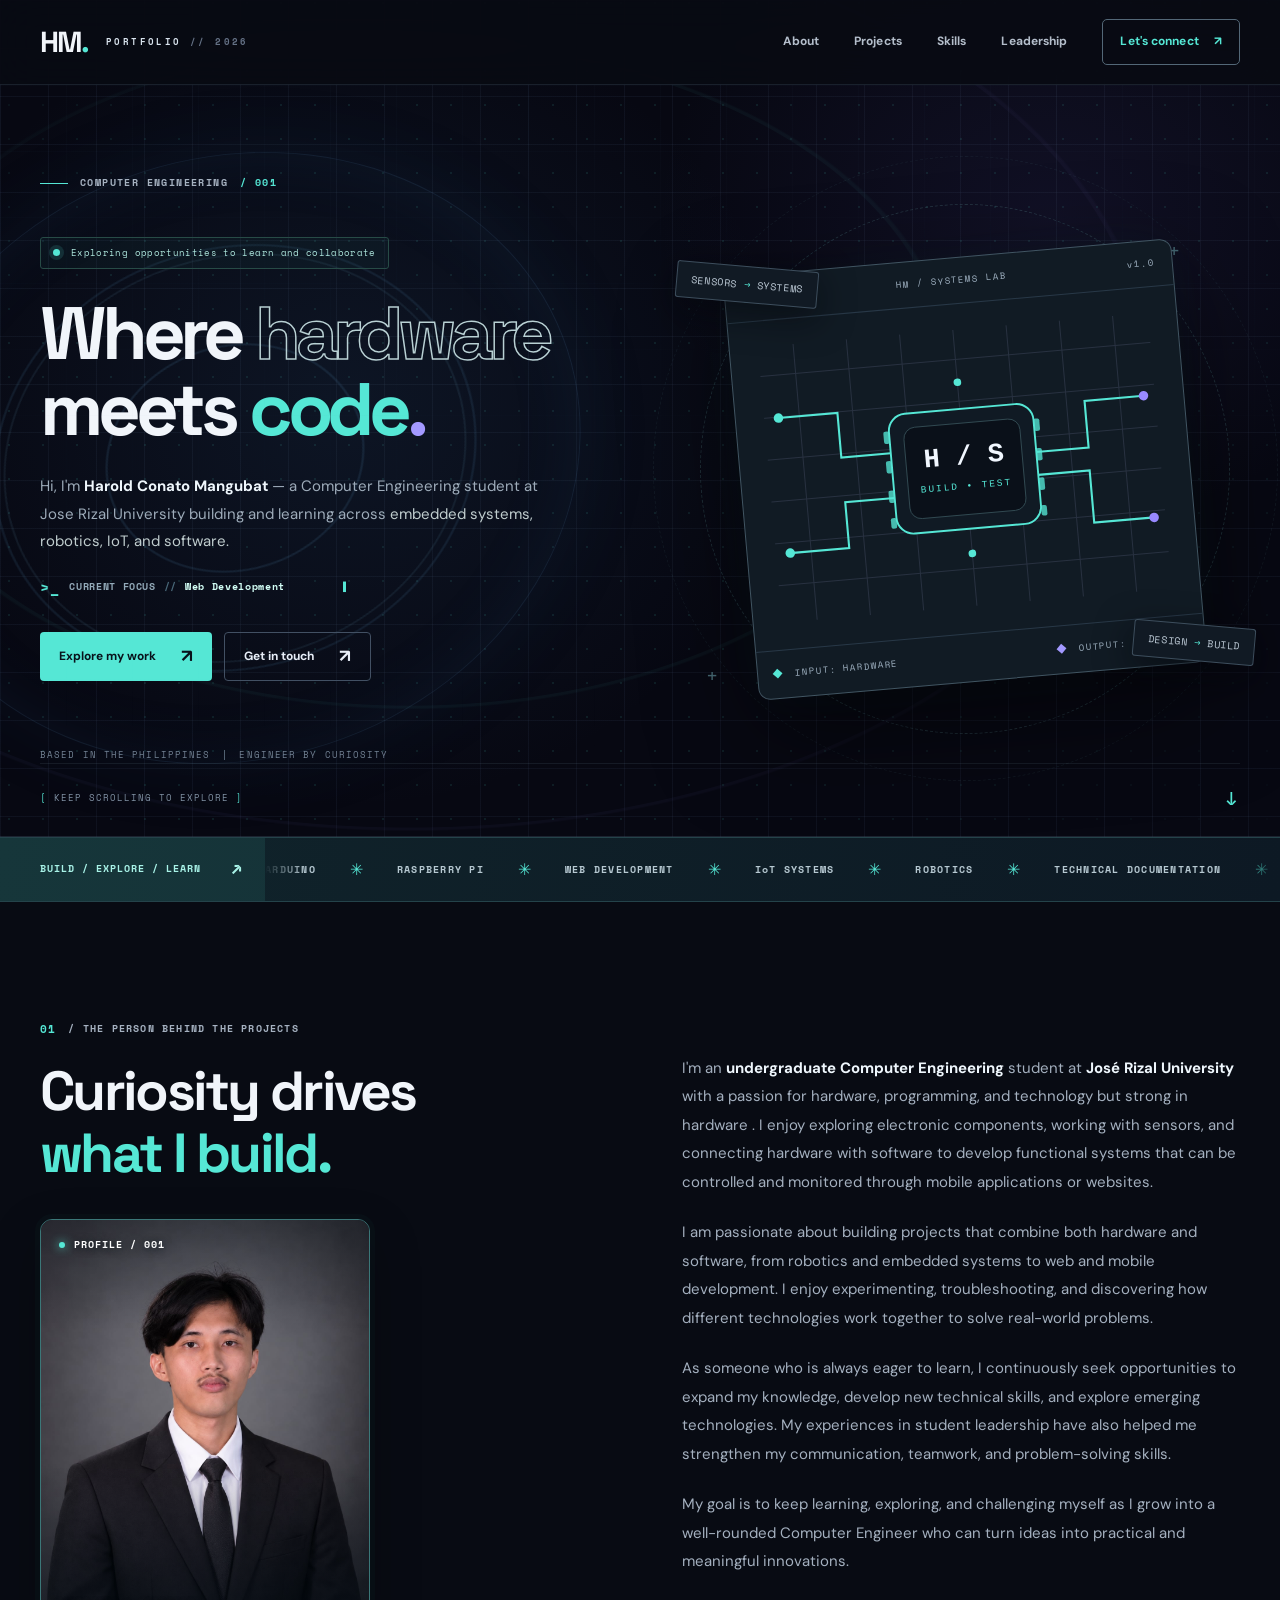
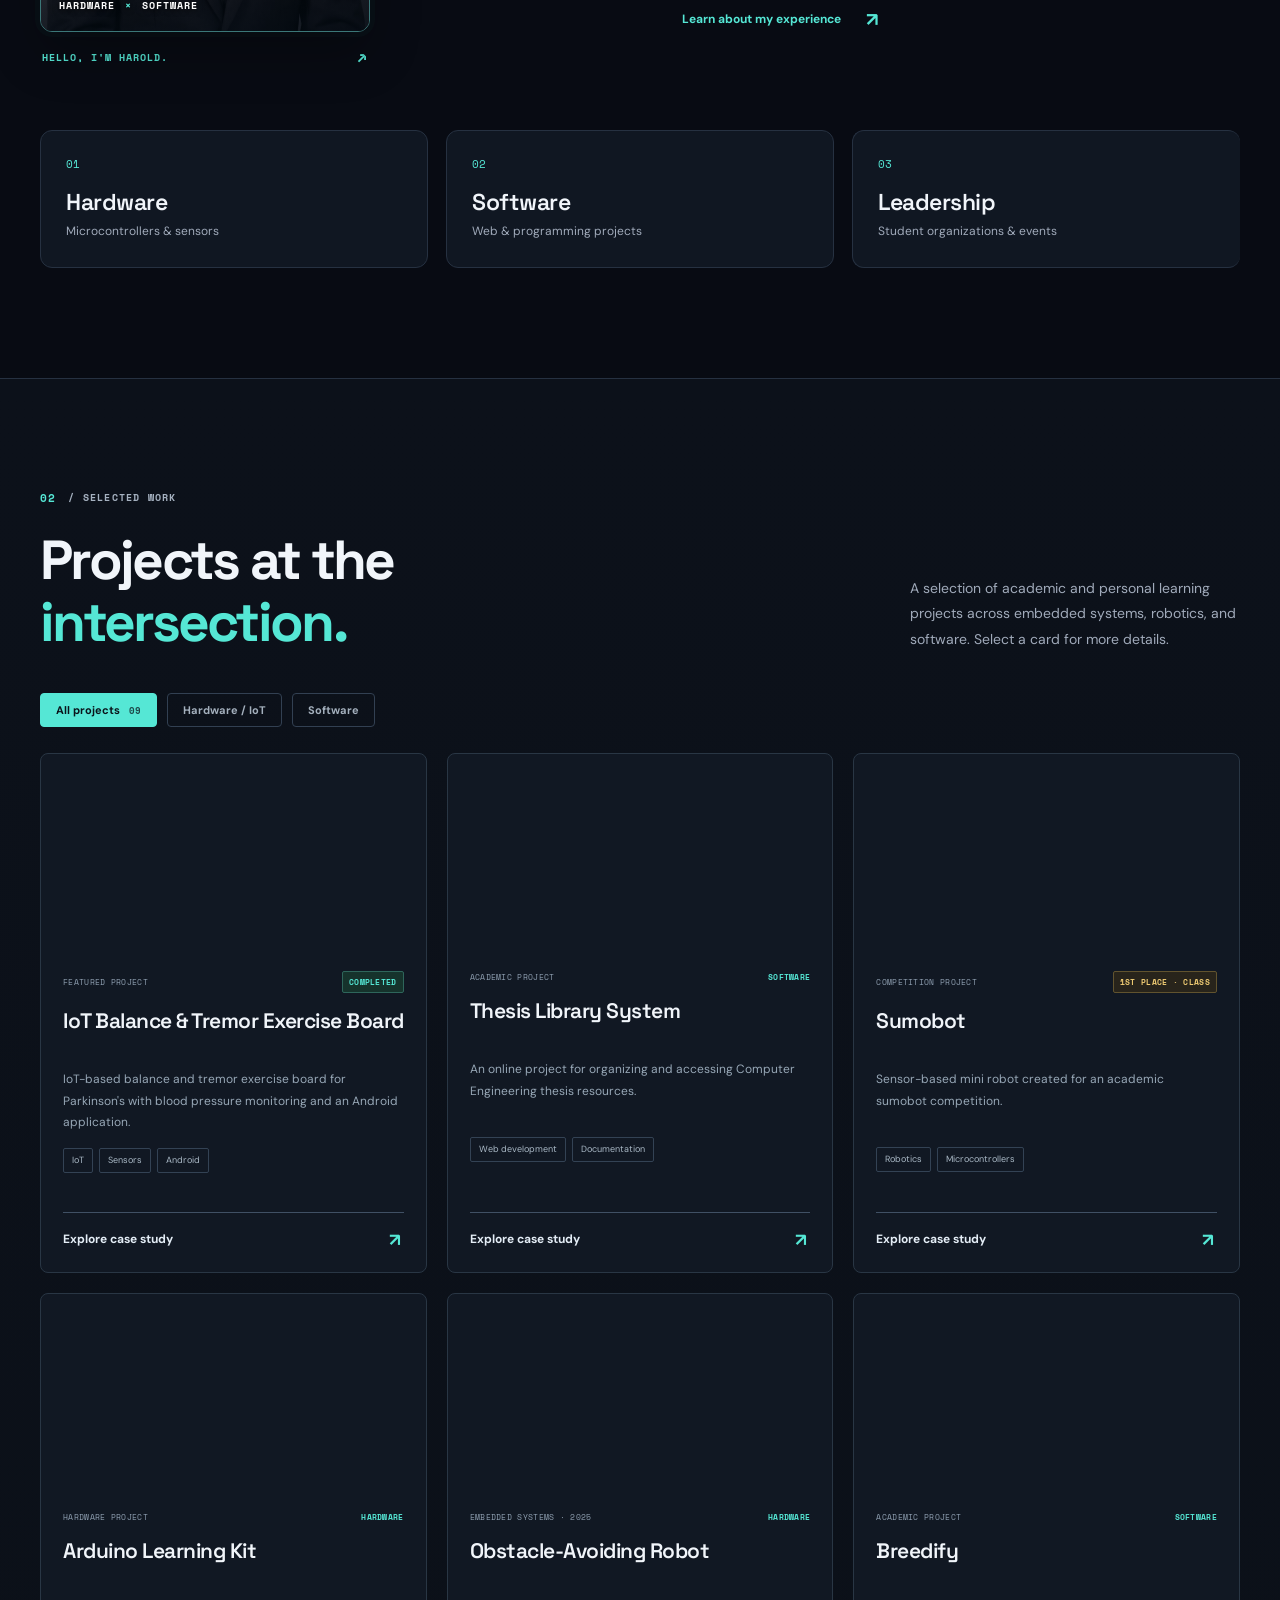
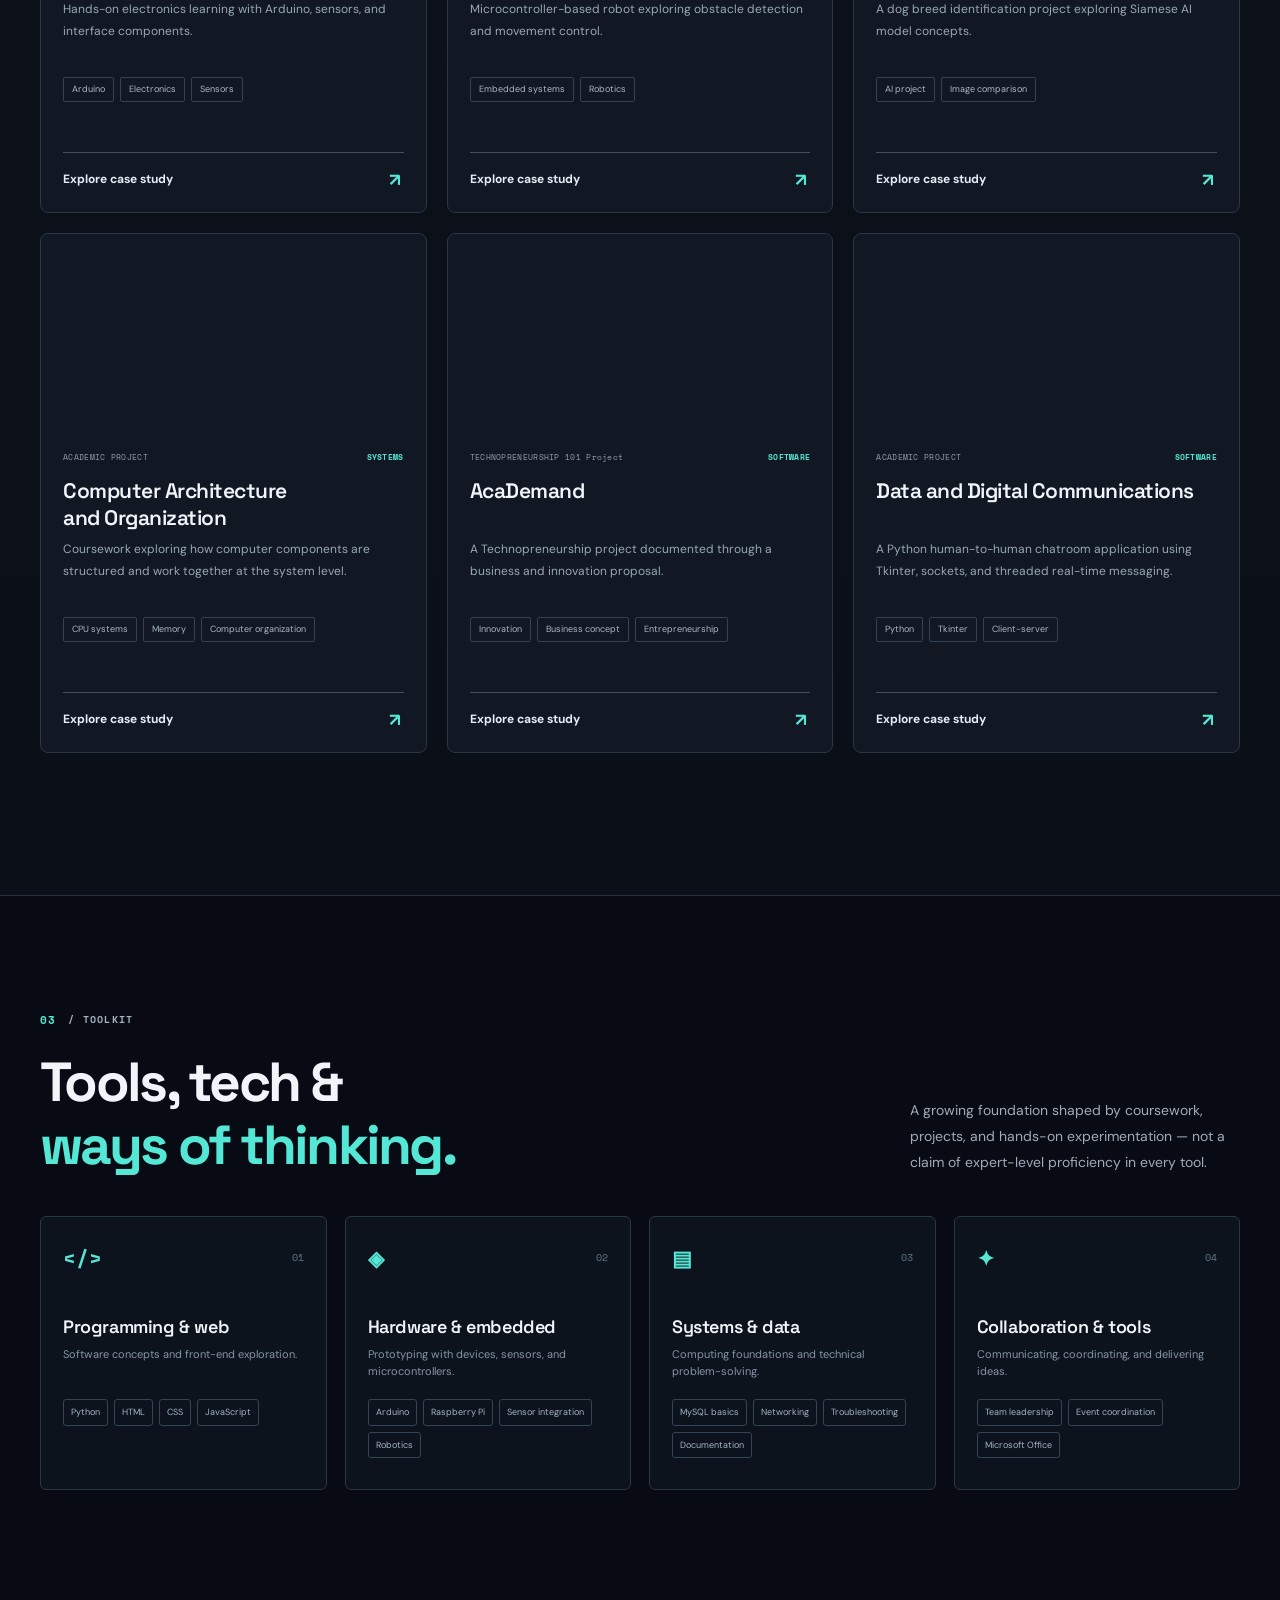
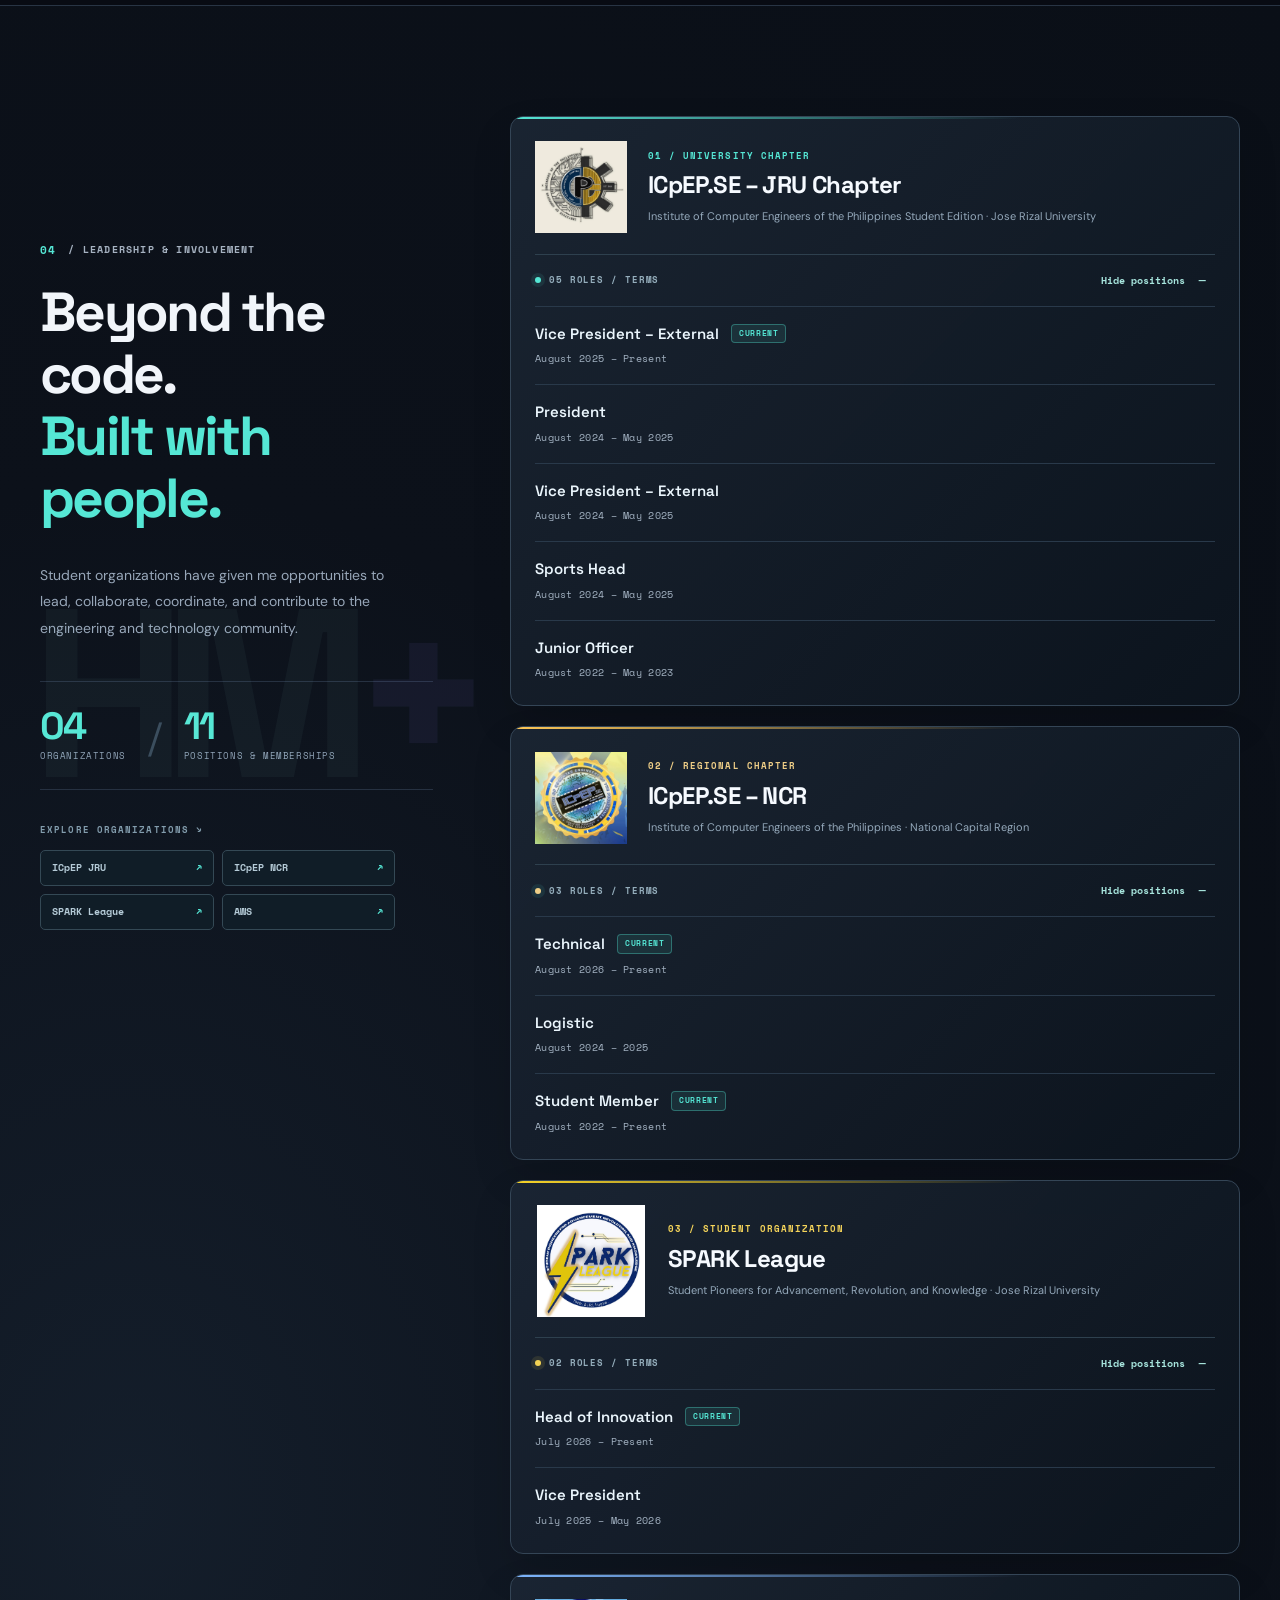
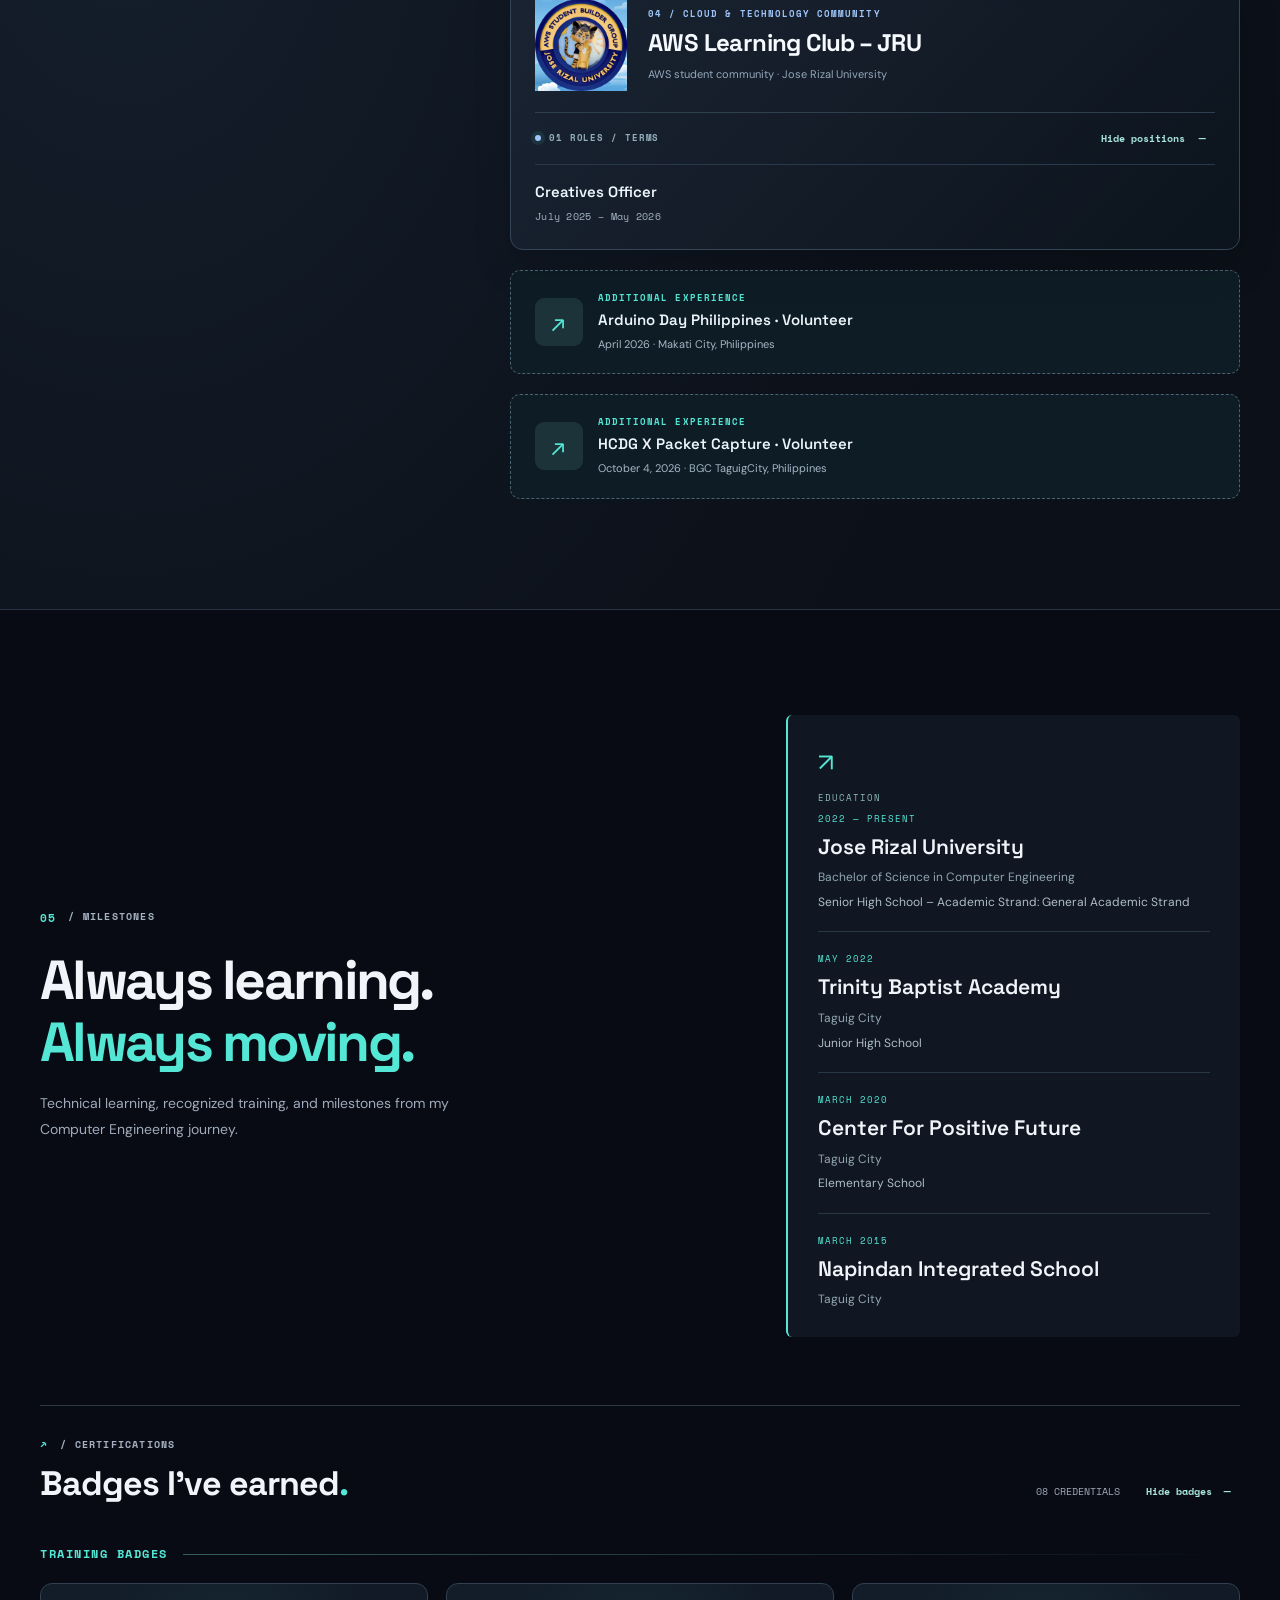
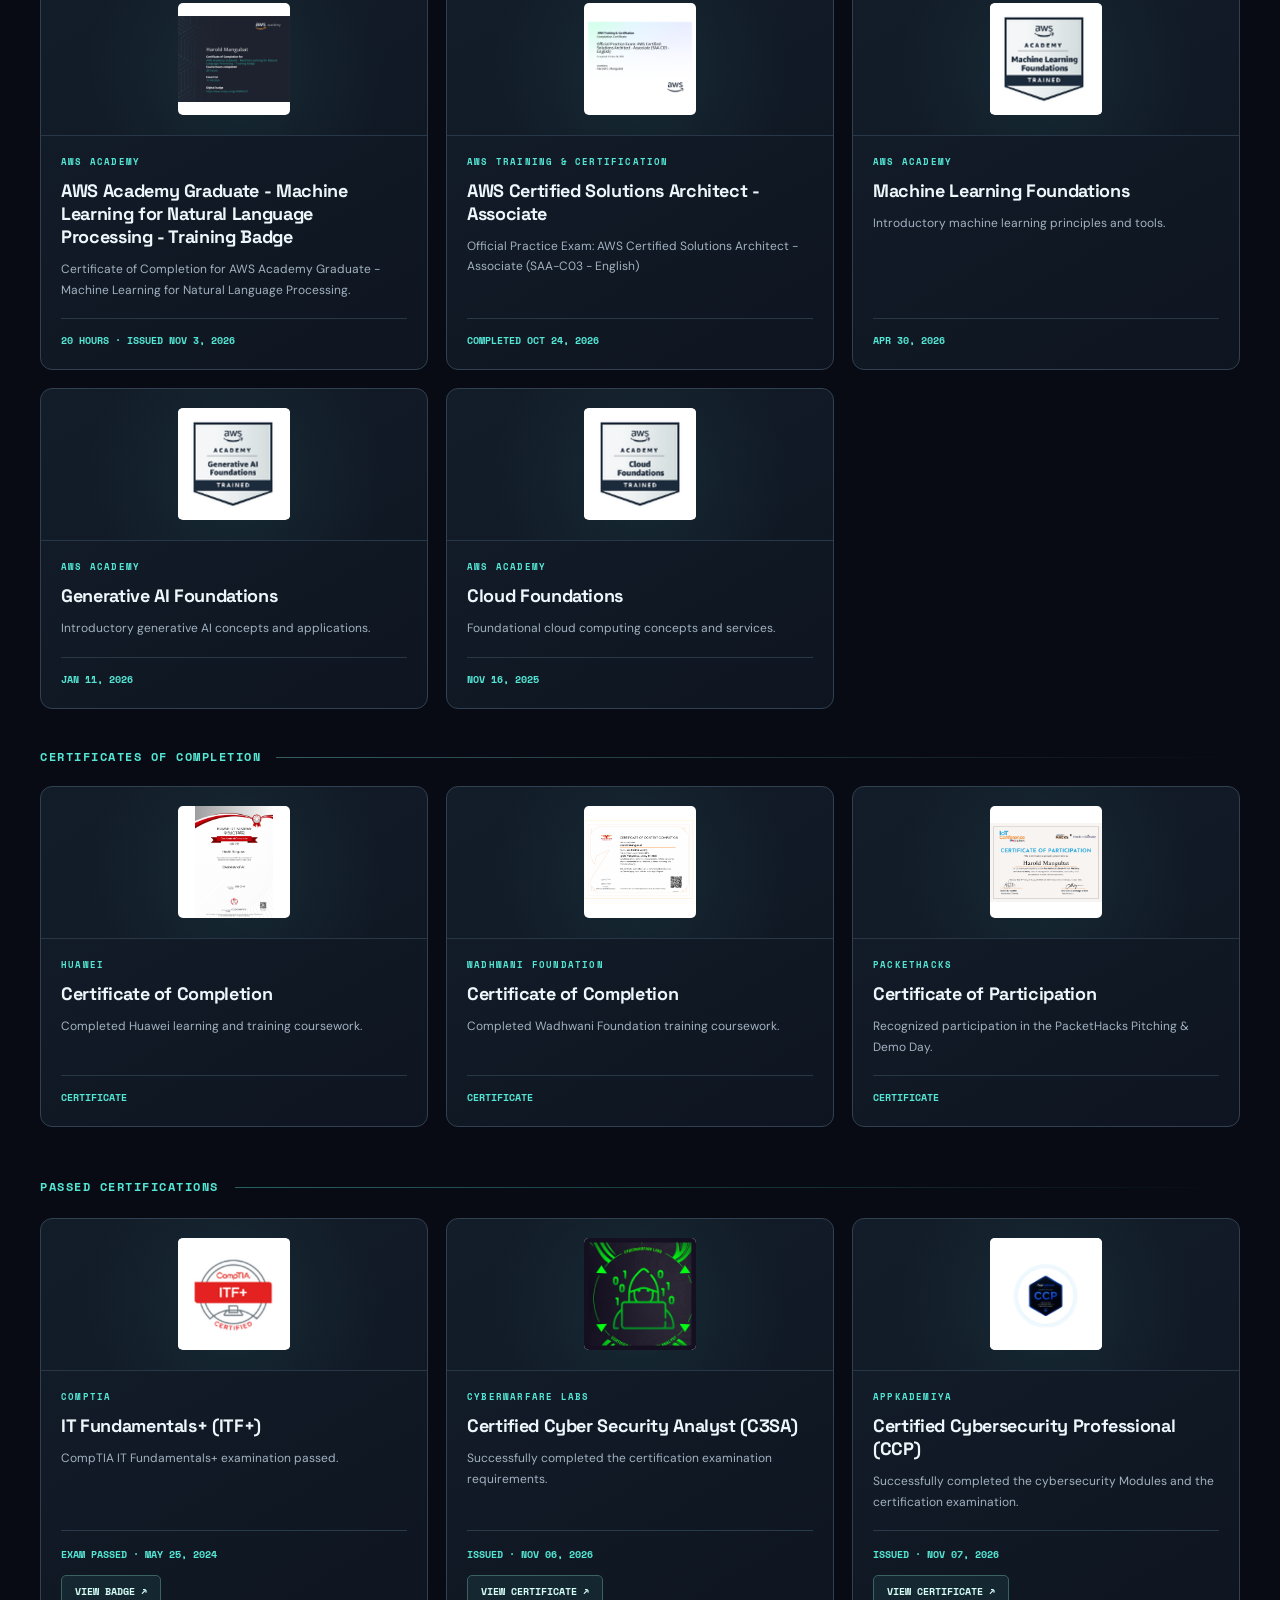
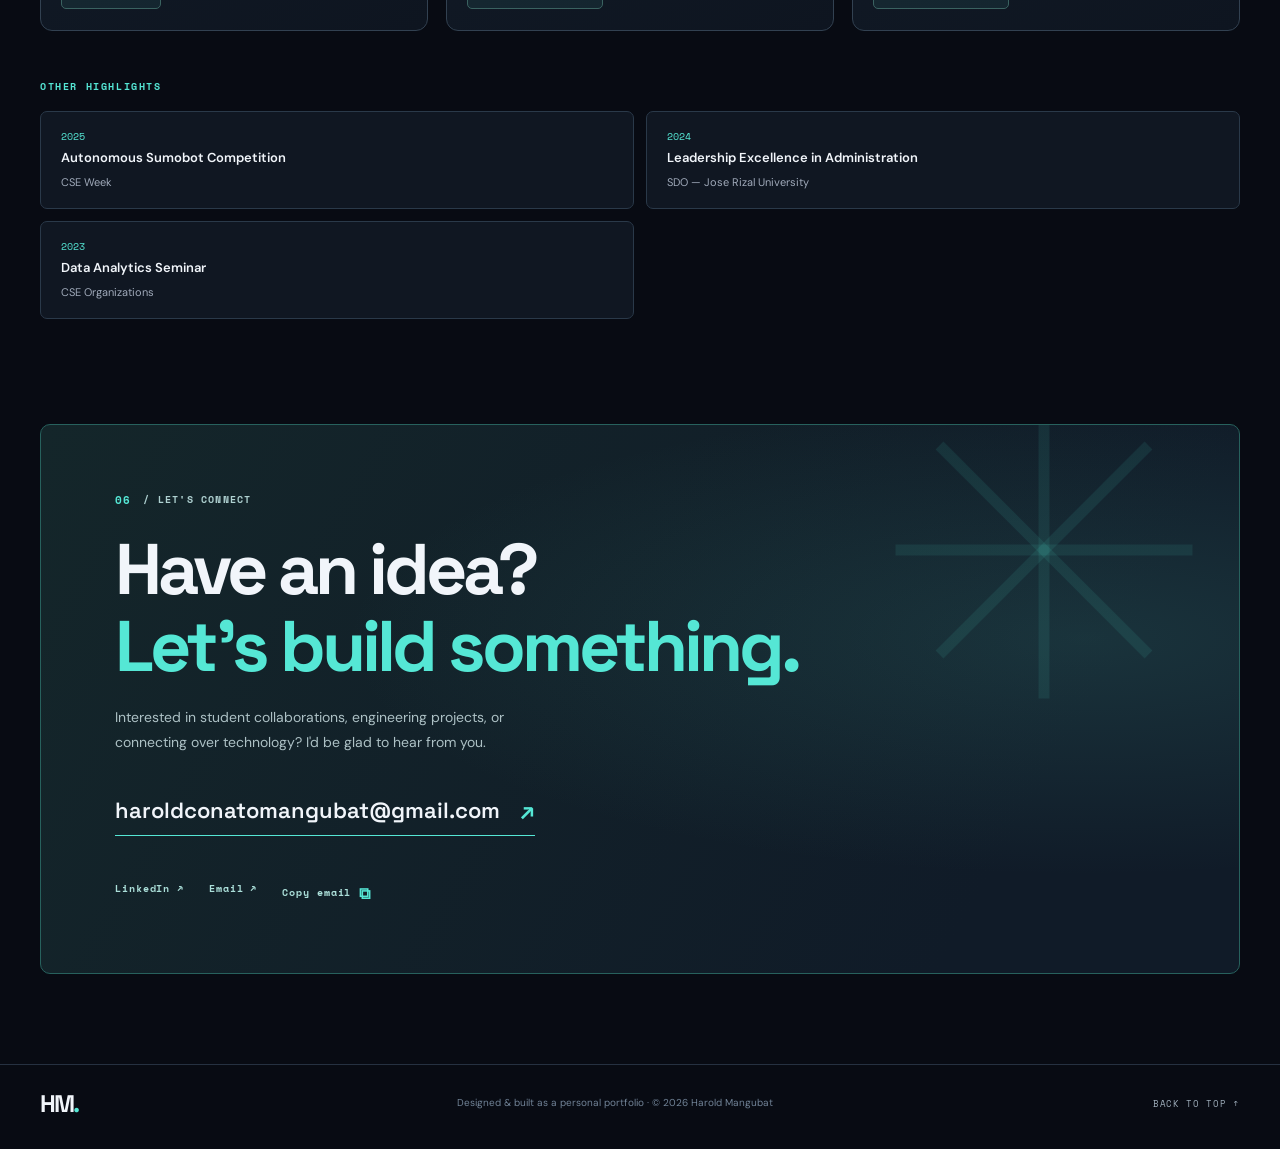
==== commit 37c0a197: "Add files via upload" ====
--- a/index.html
+++ b/index.html
@@ -535,7 +535,7 @@
 
             <p>
                 Successfully completed the cybersecurity
-                certification module.
+                Modules and the certification examination.
             </p>
 
             <div class="passed-footer">
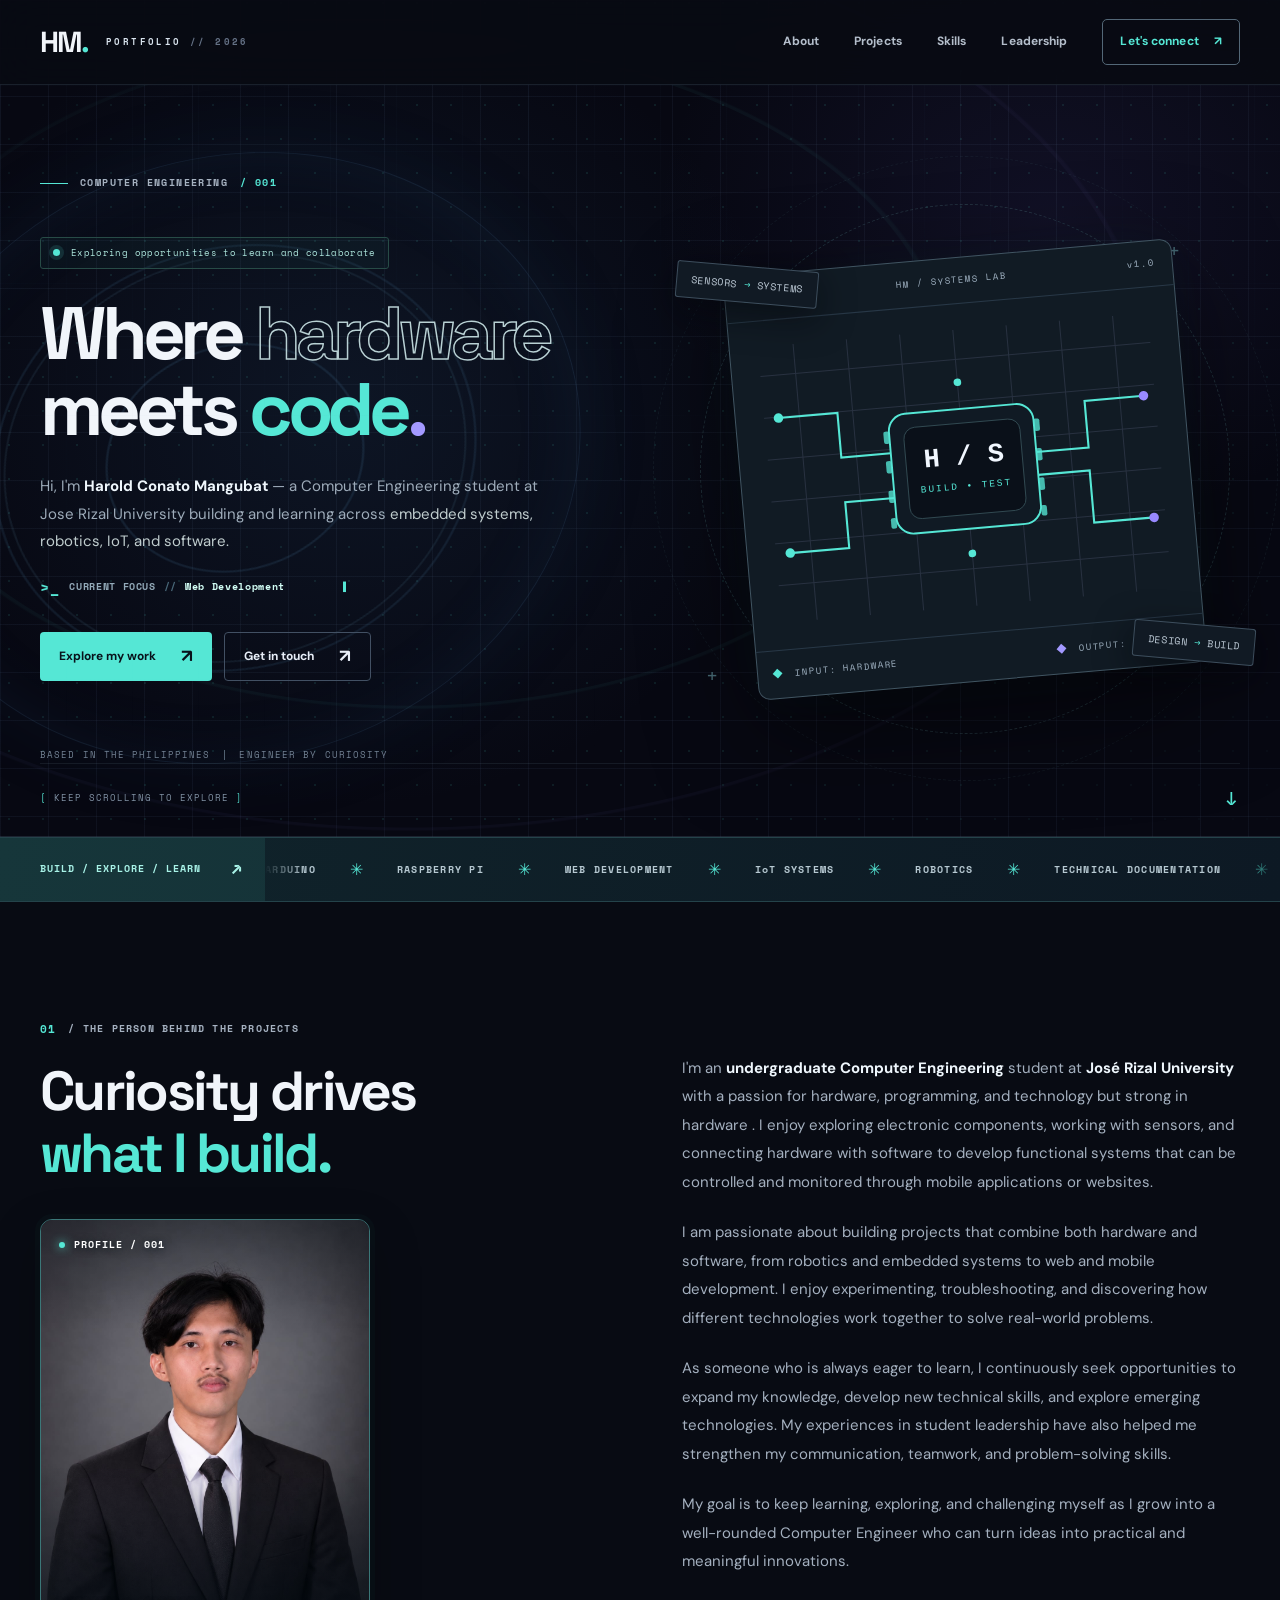
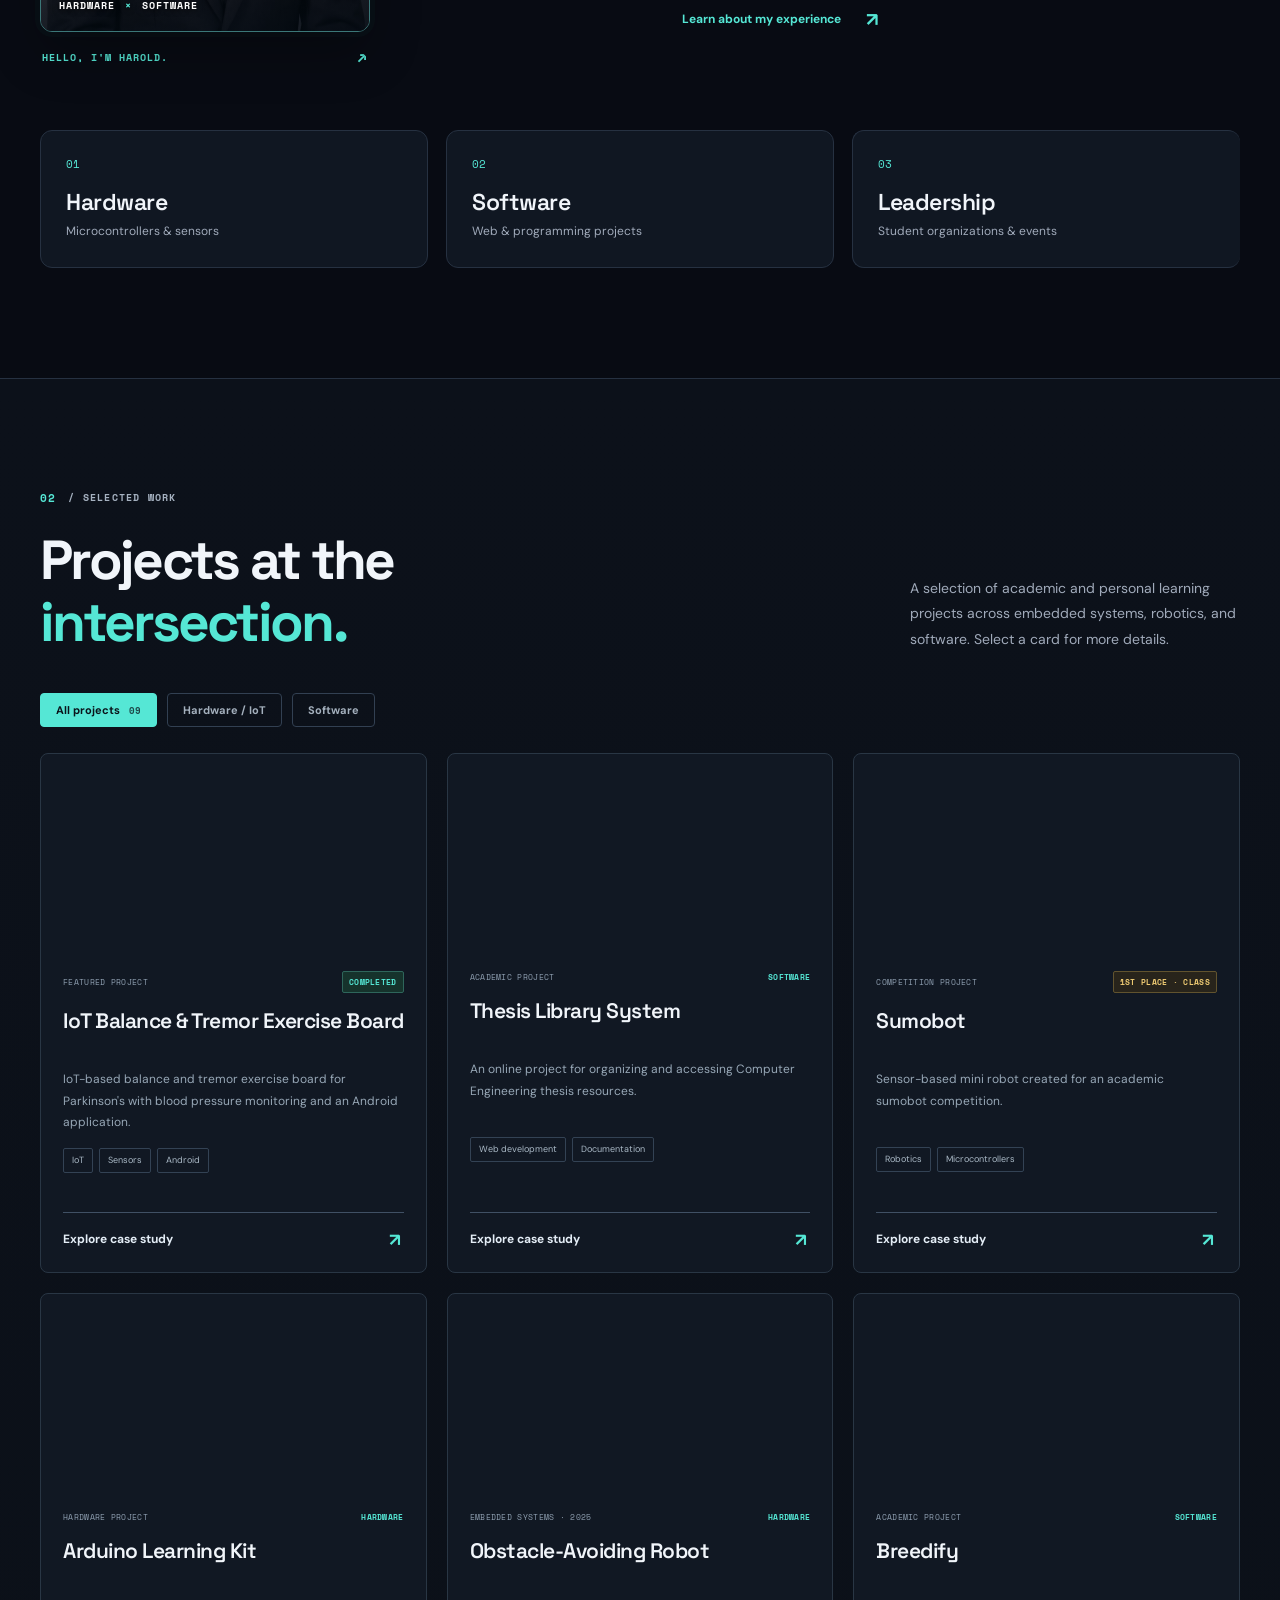
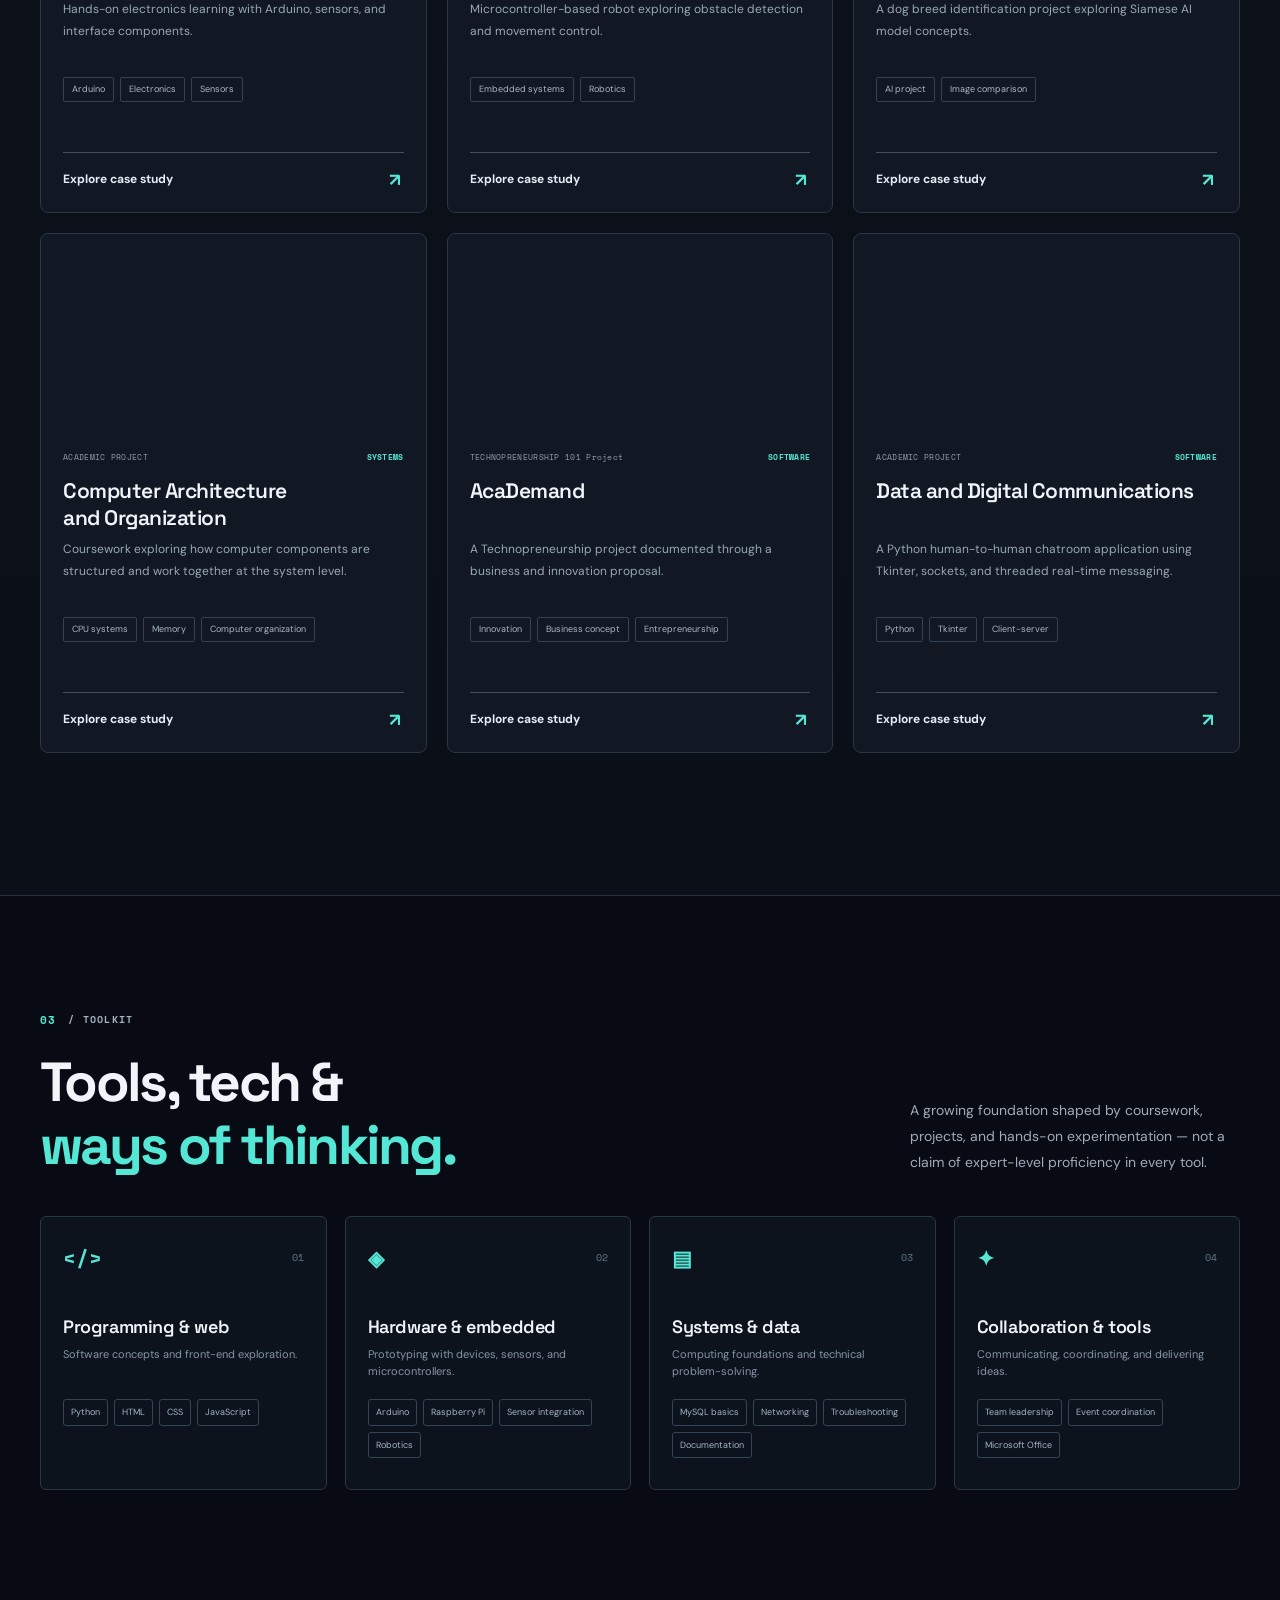
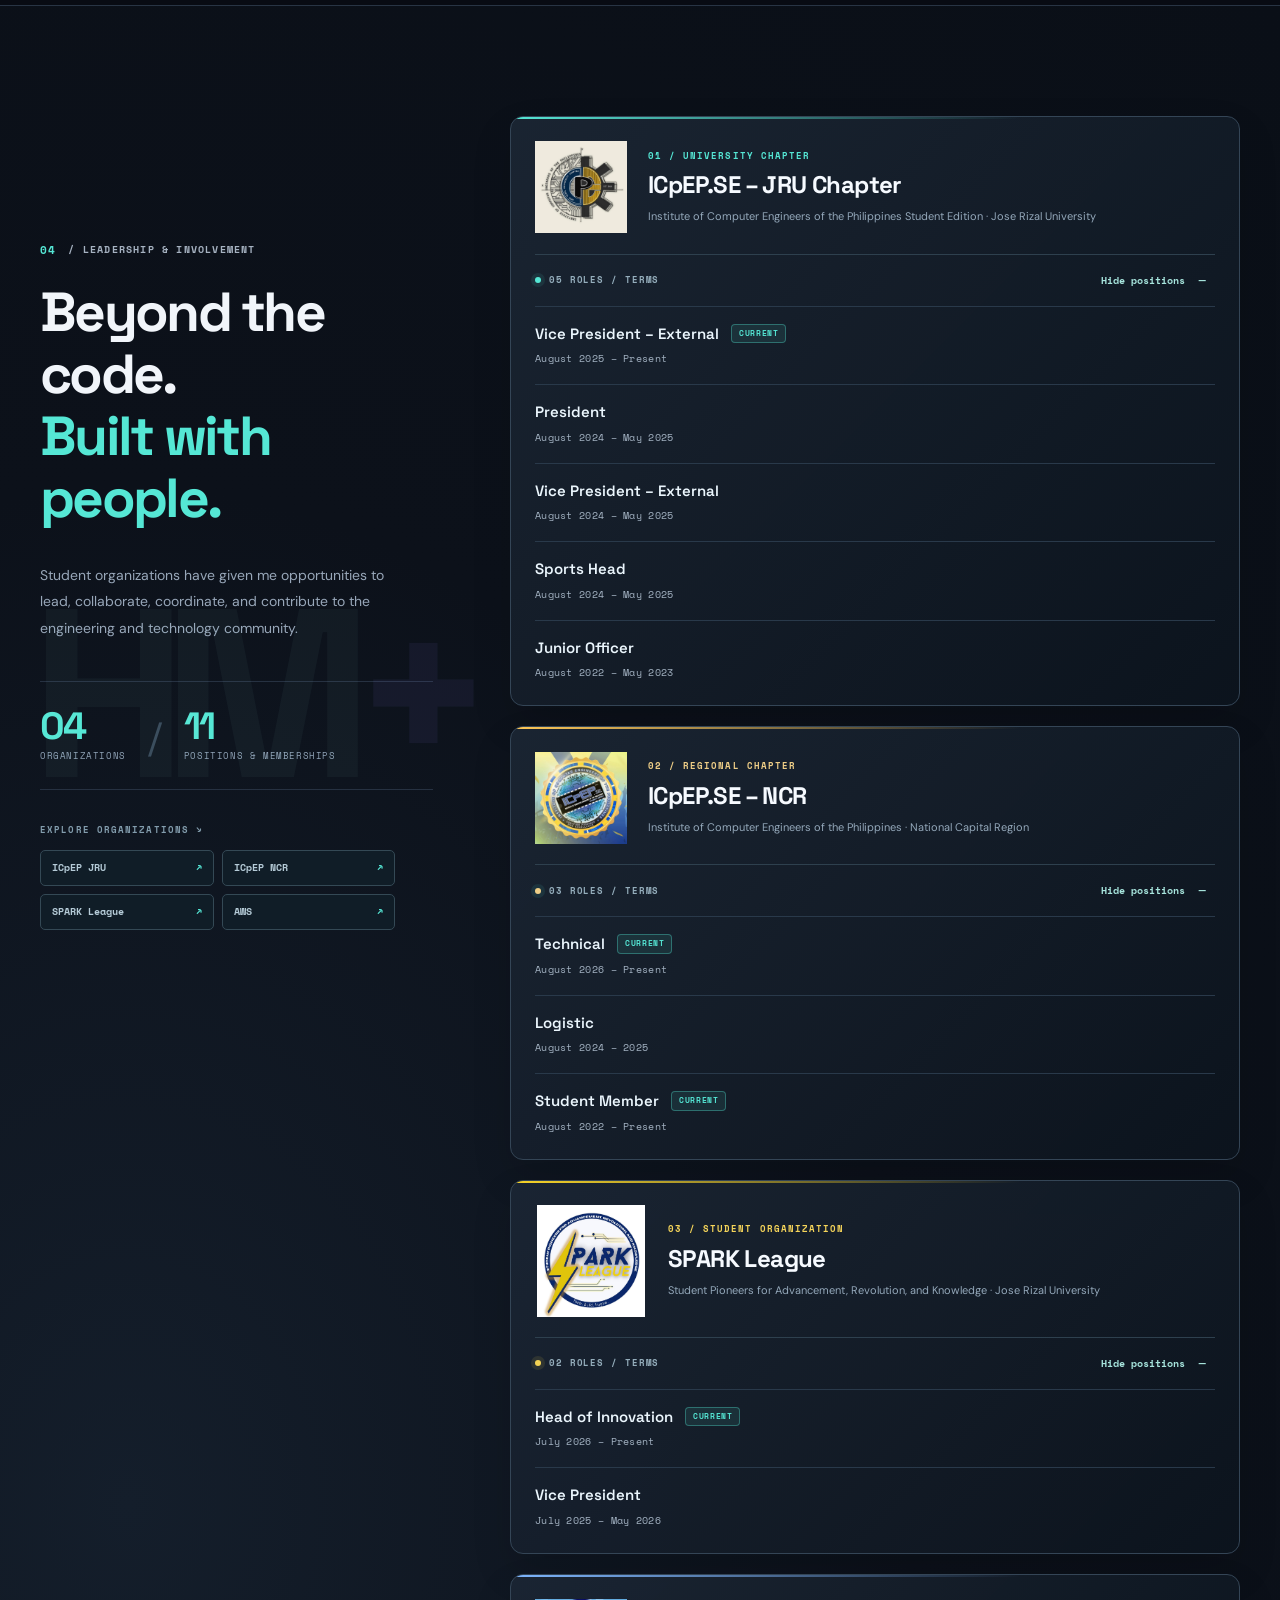
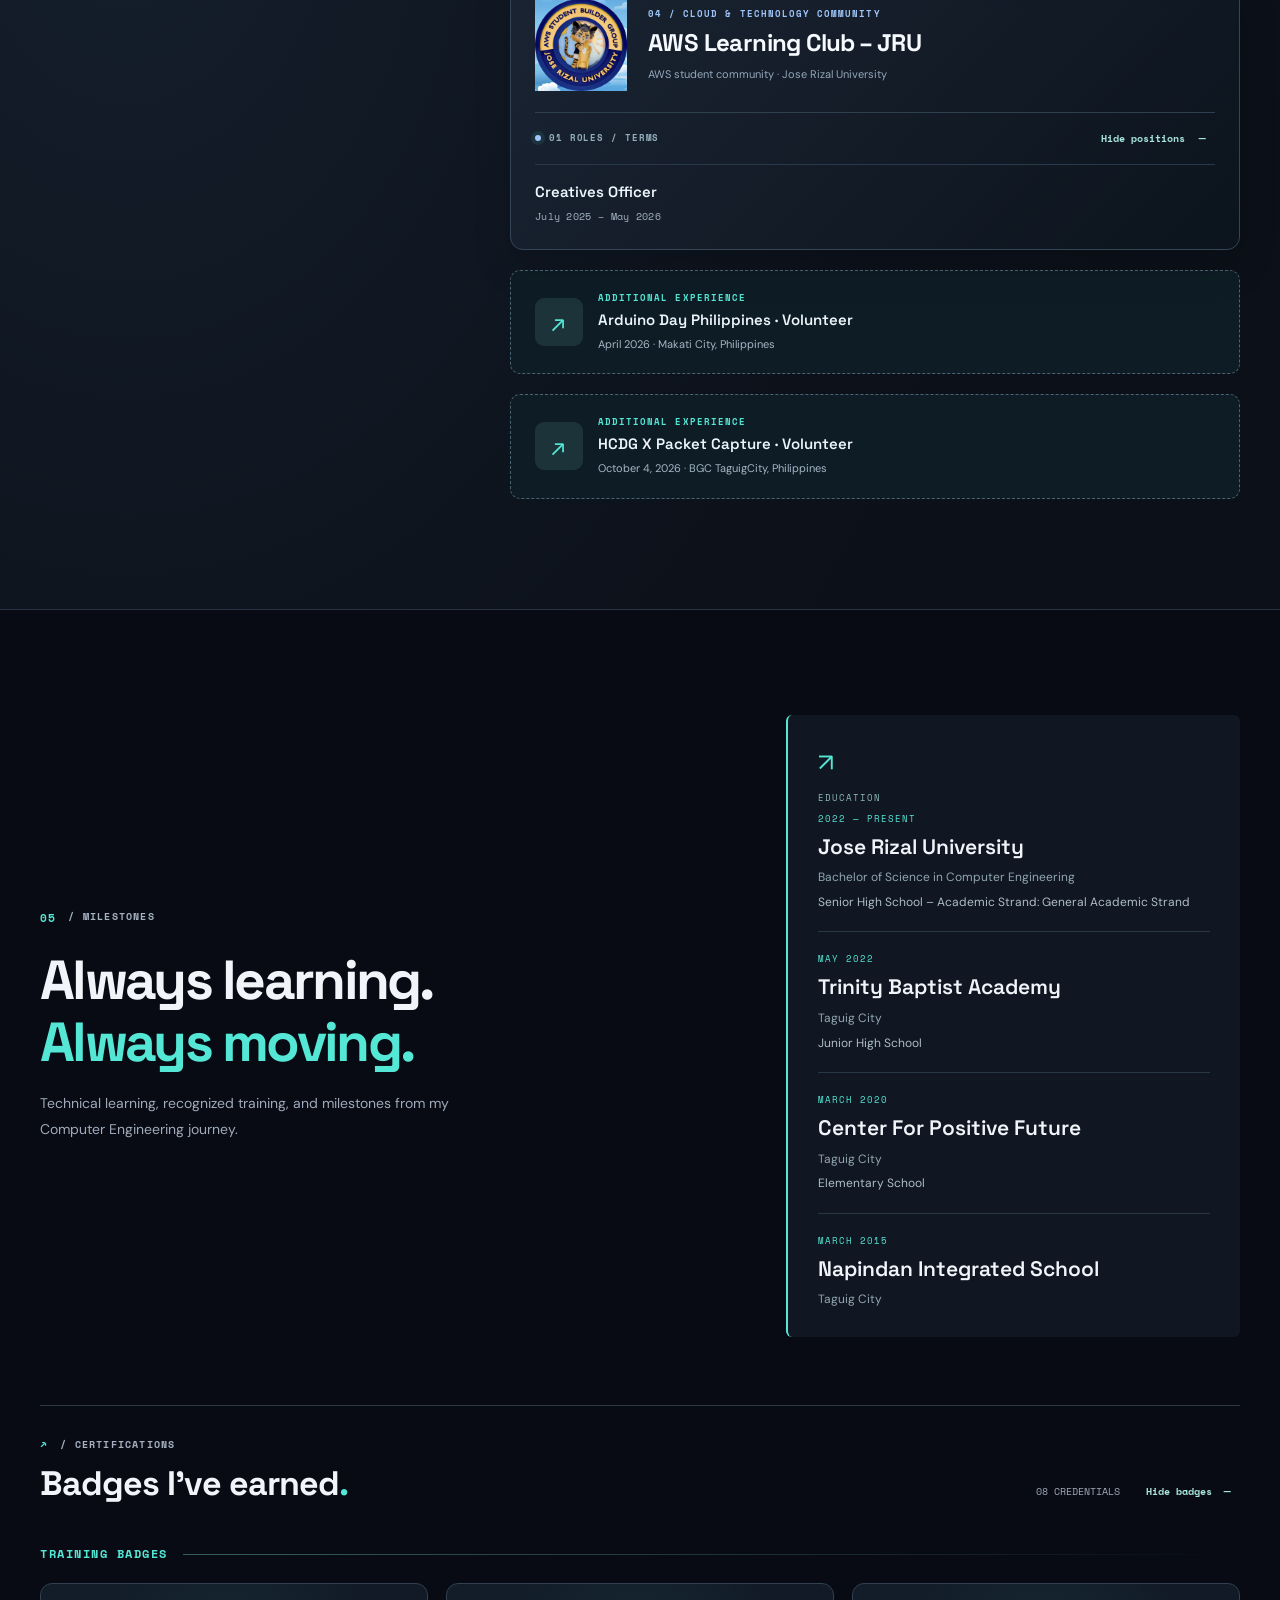
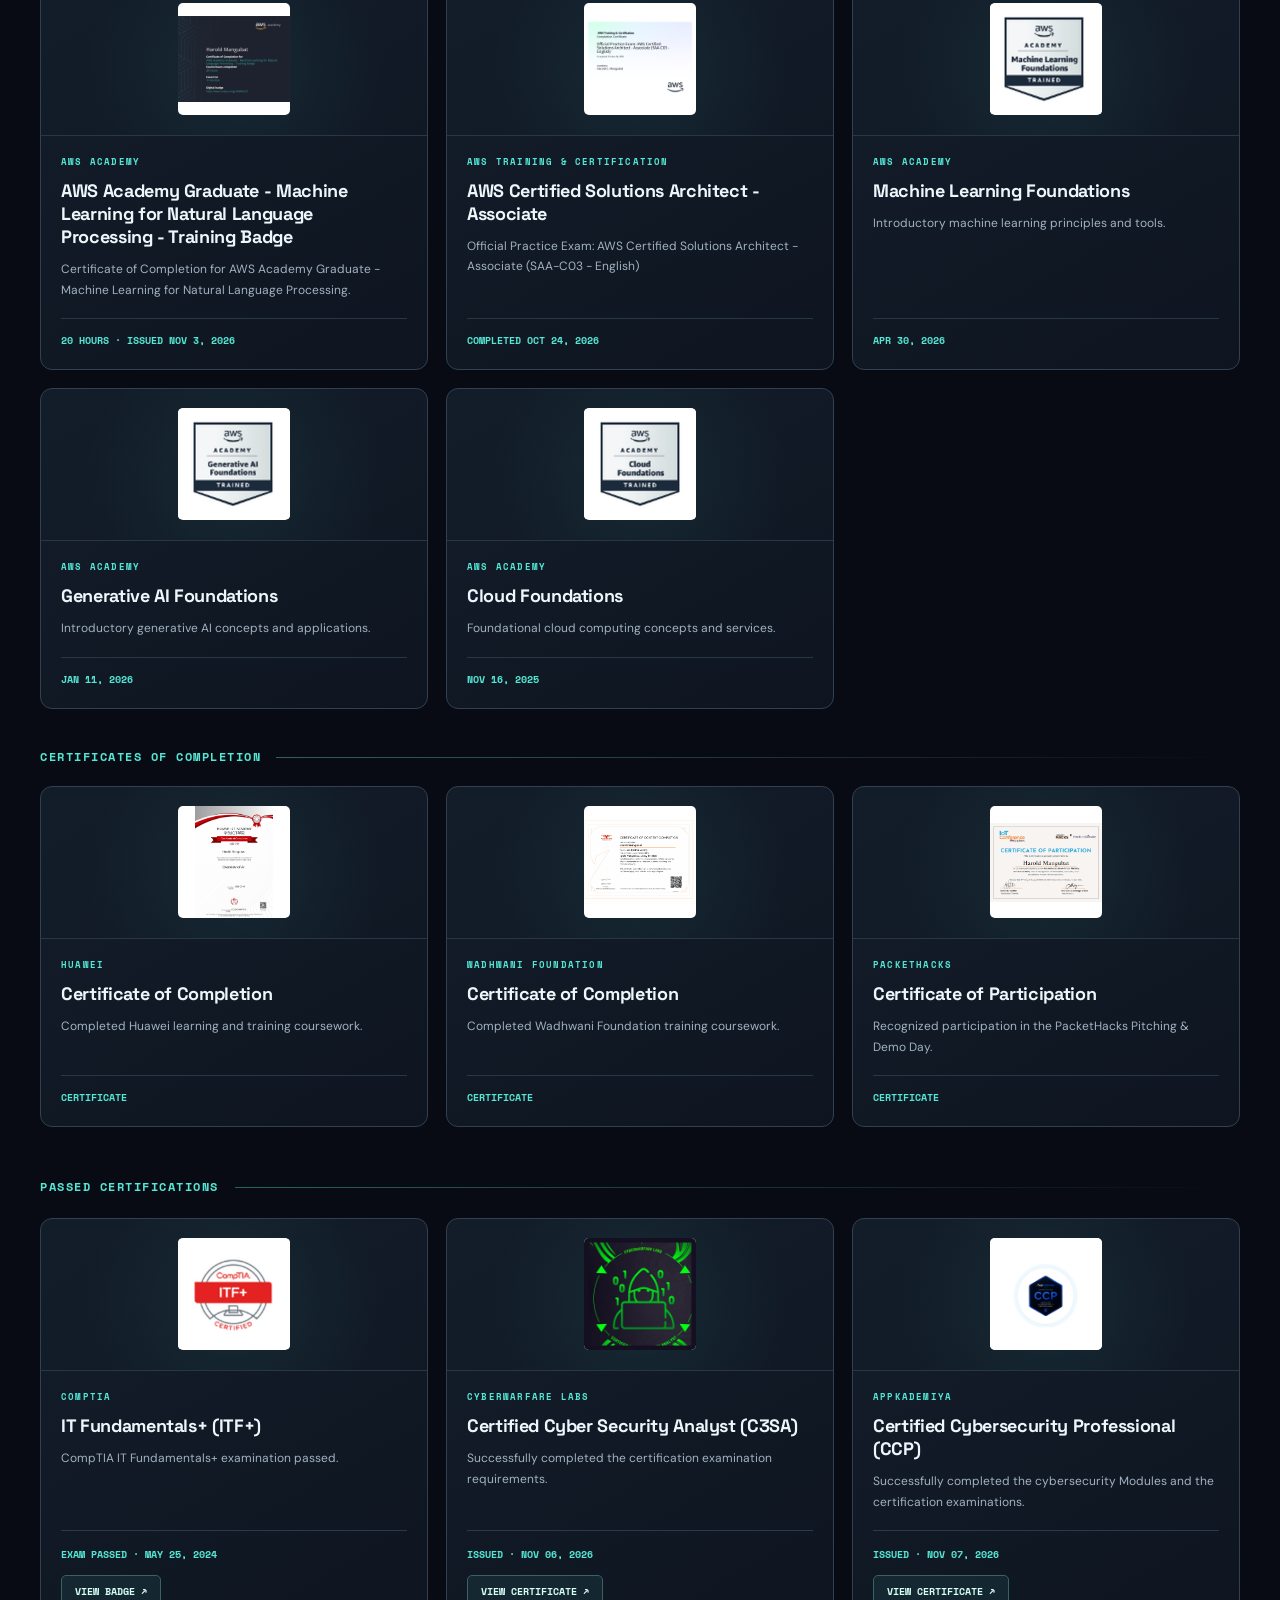
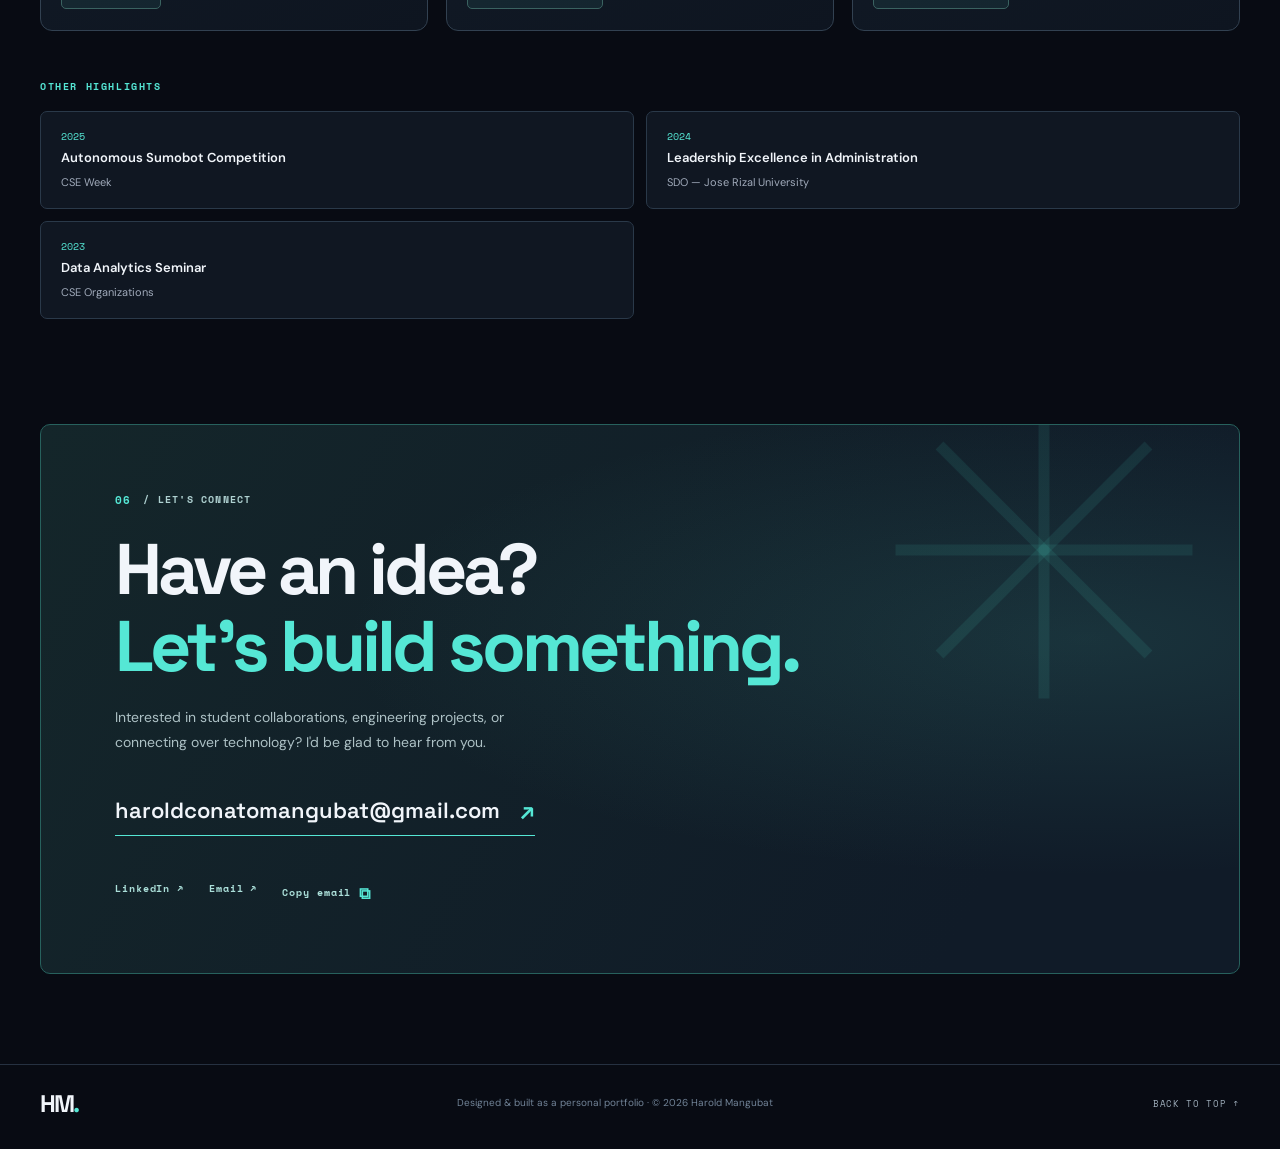
==== commit df333158: "Update index.html" ====
--- a/index.html
+++ b/index.html
@@ -535,7 +535,7 @@
 
             <p>
                 Successfully completed the cybersecurity
-                Modules and the certification examination.
+                Modules and the certification examinations.
             </p>
 
             <div class="passed-footer">
